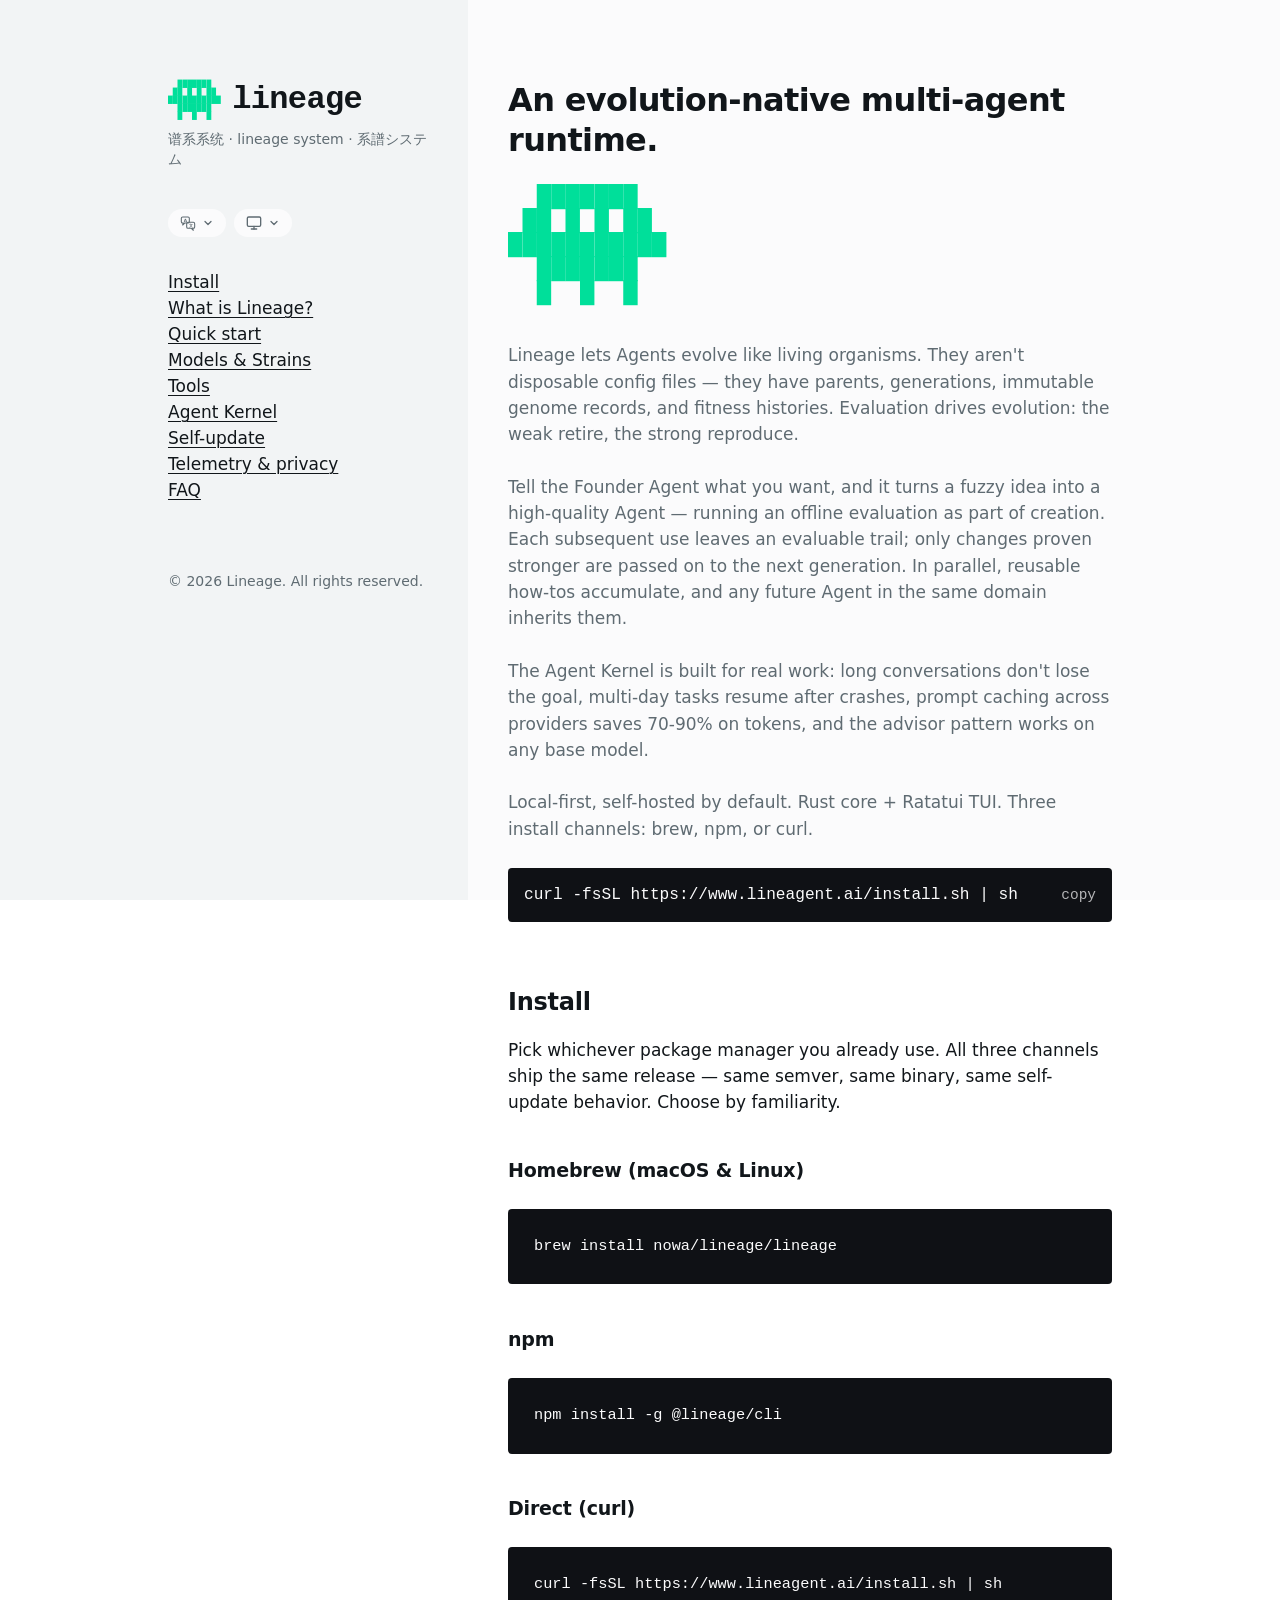
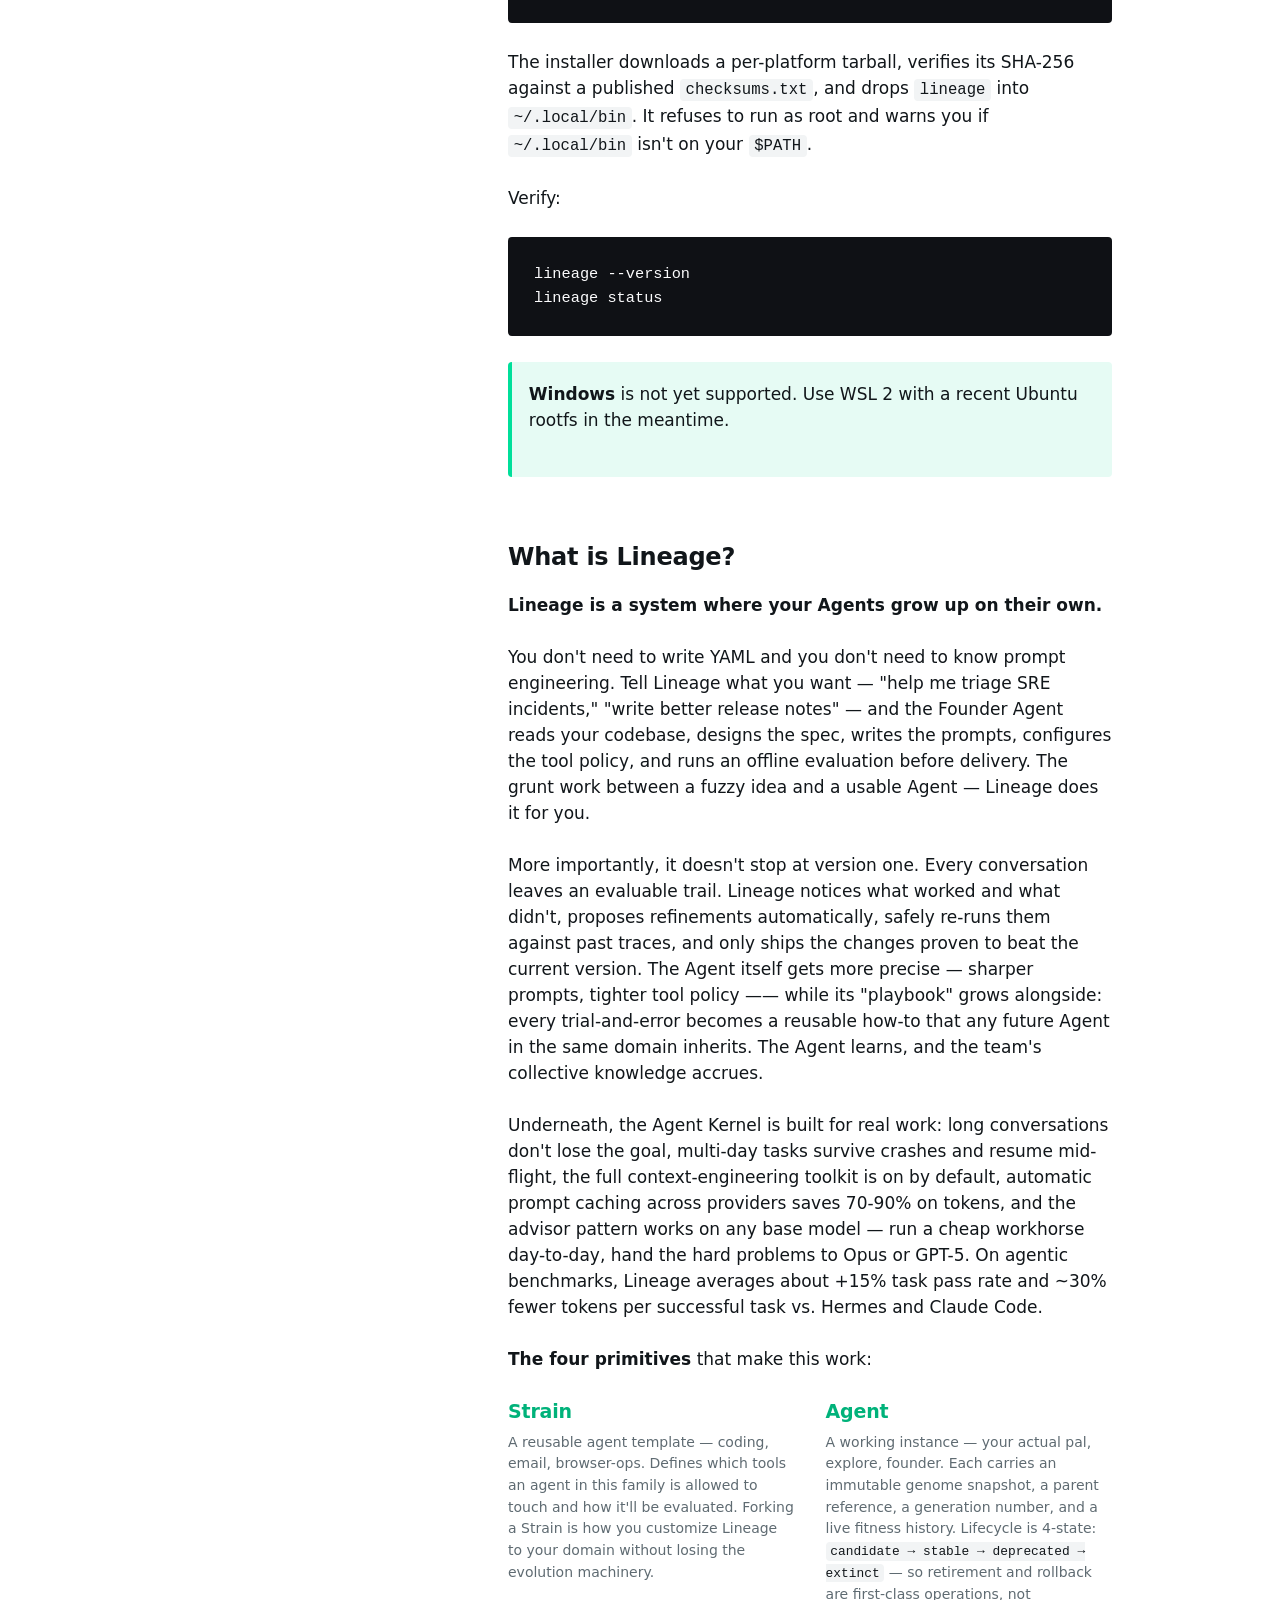
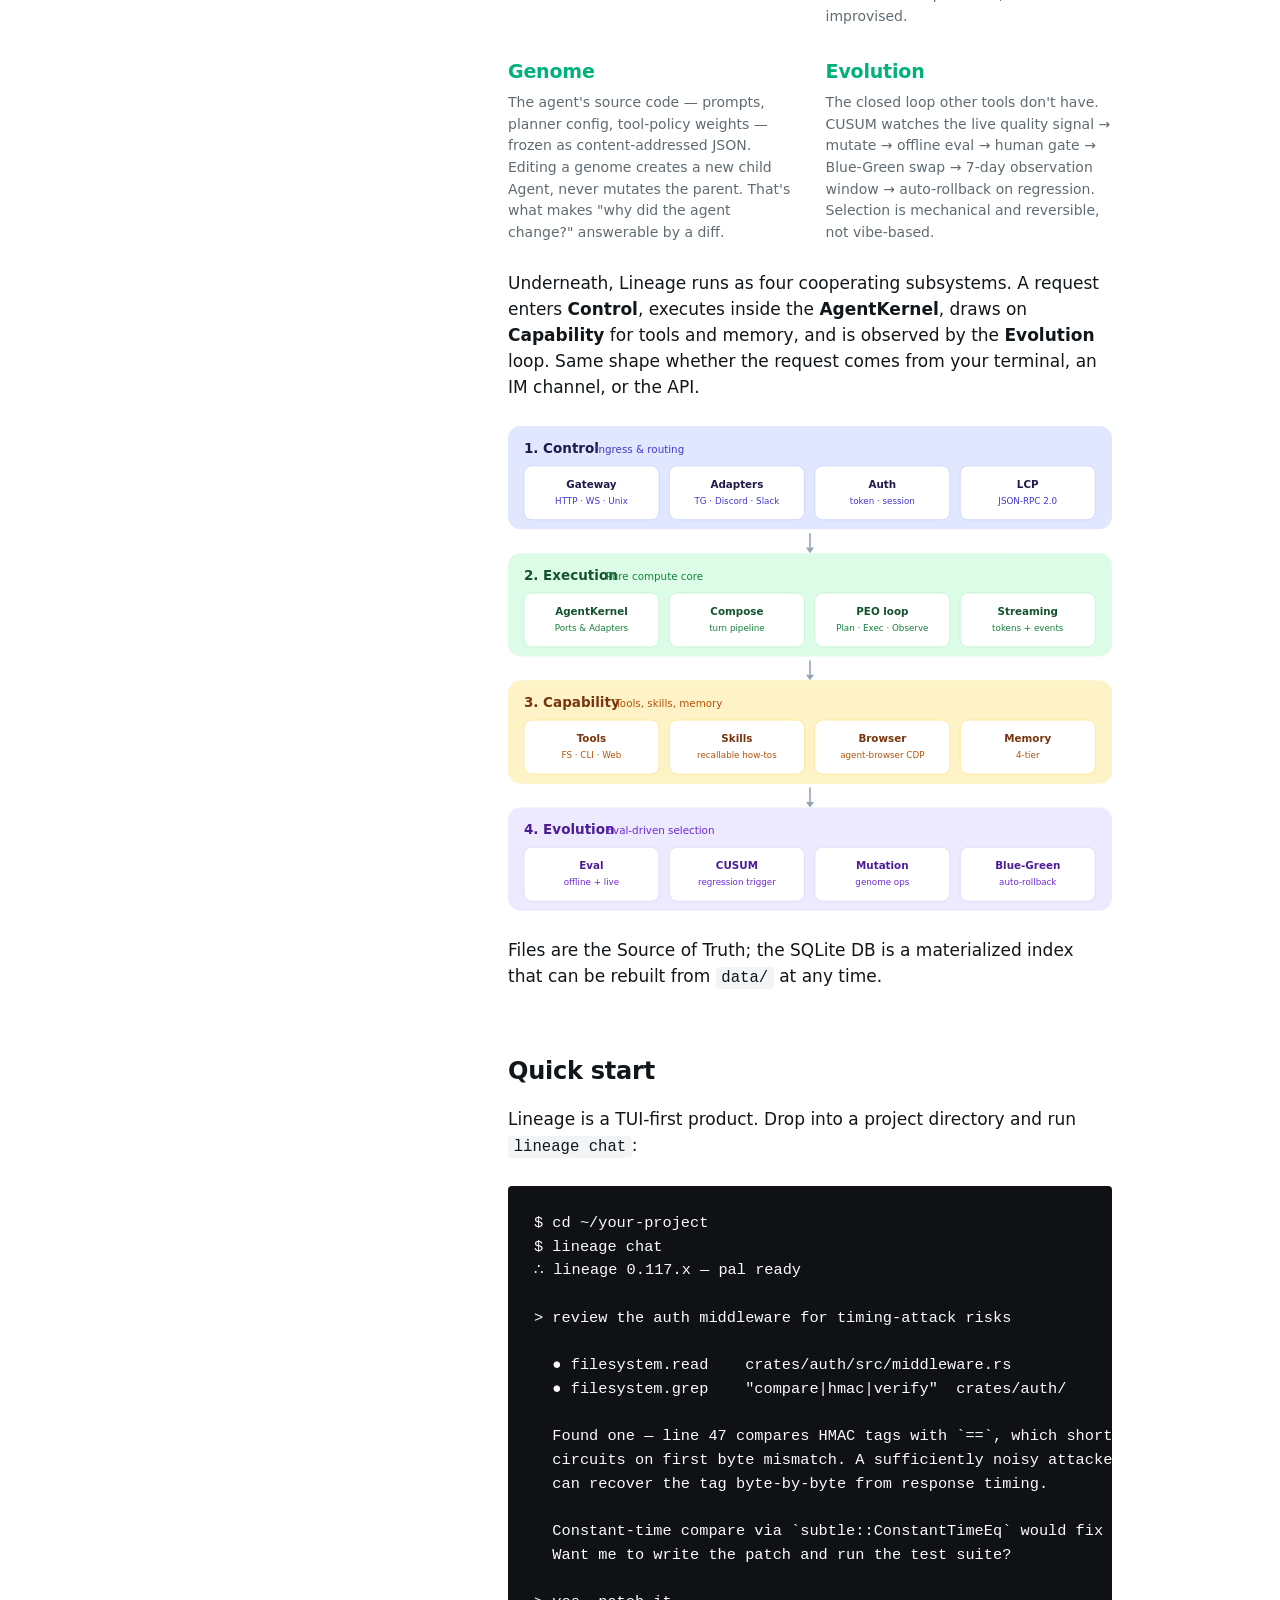
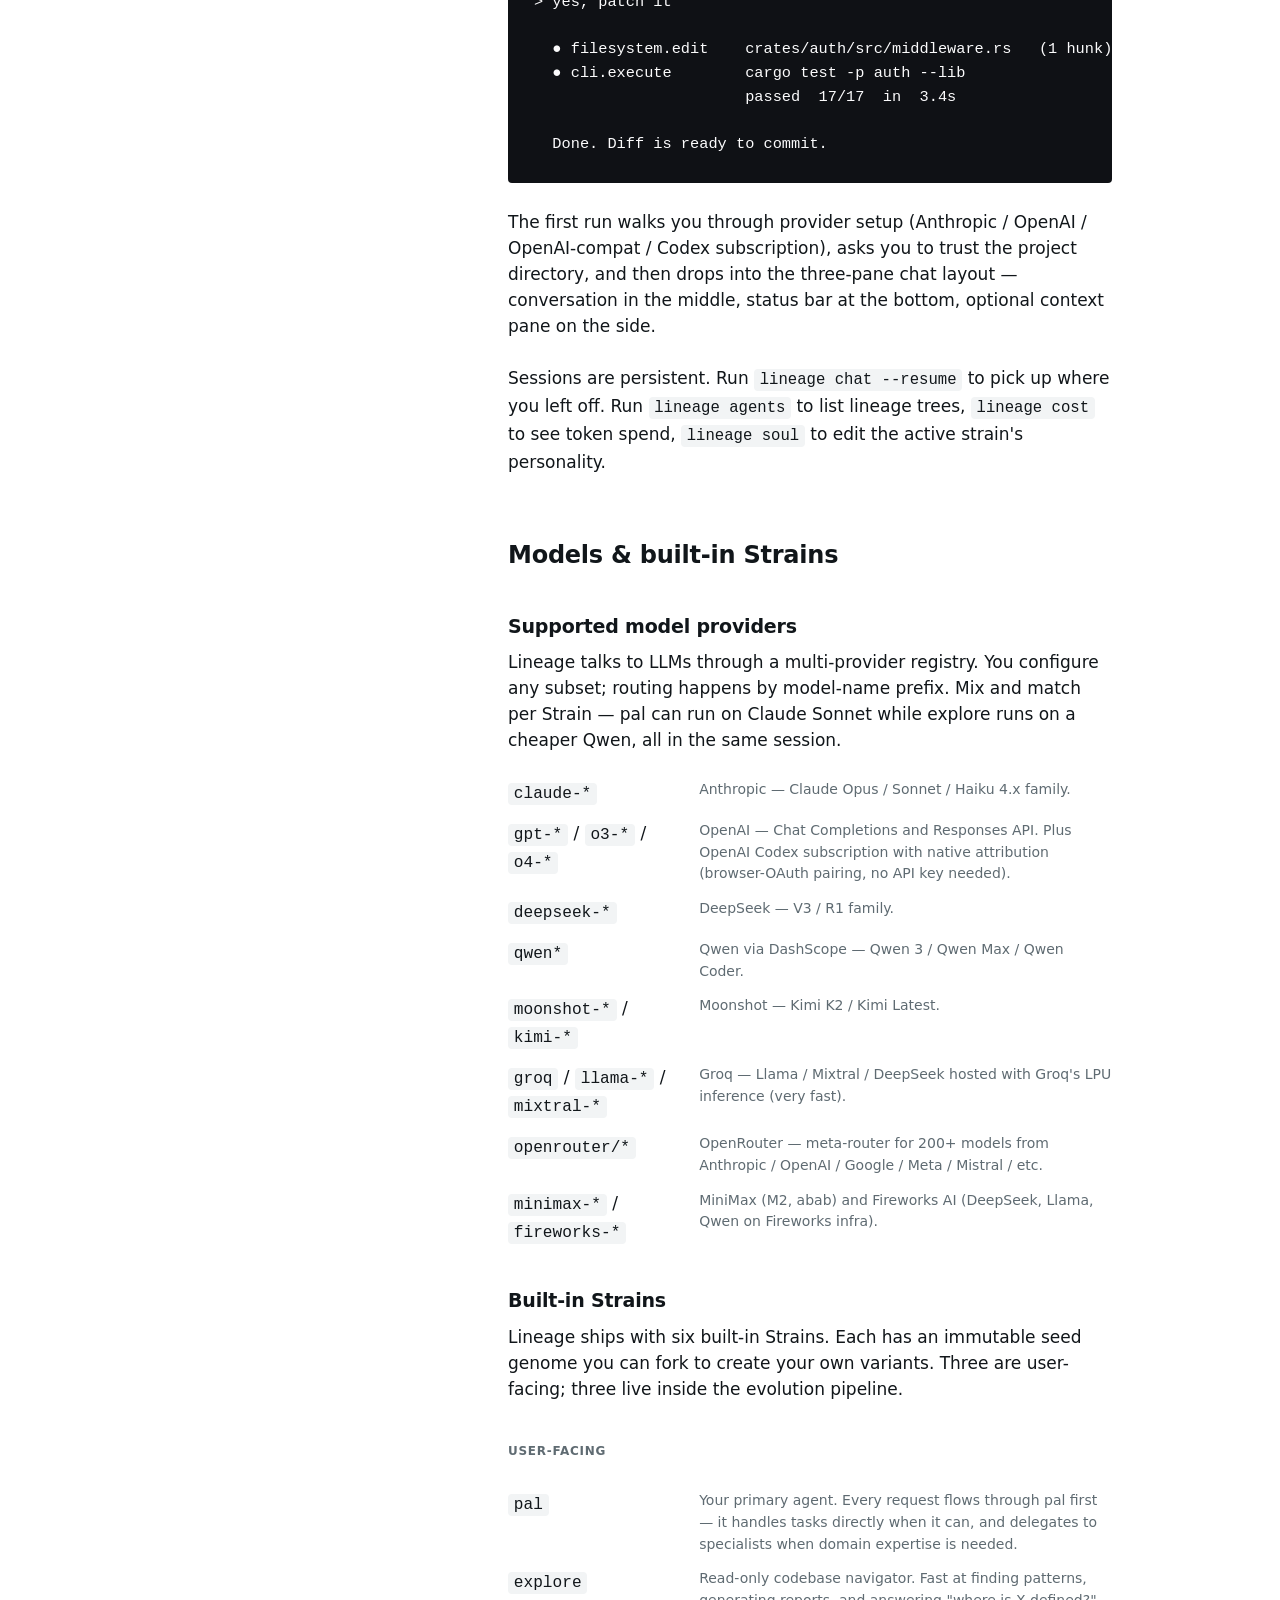
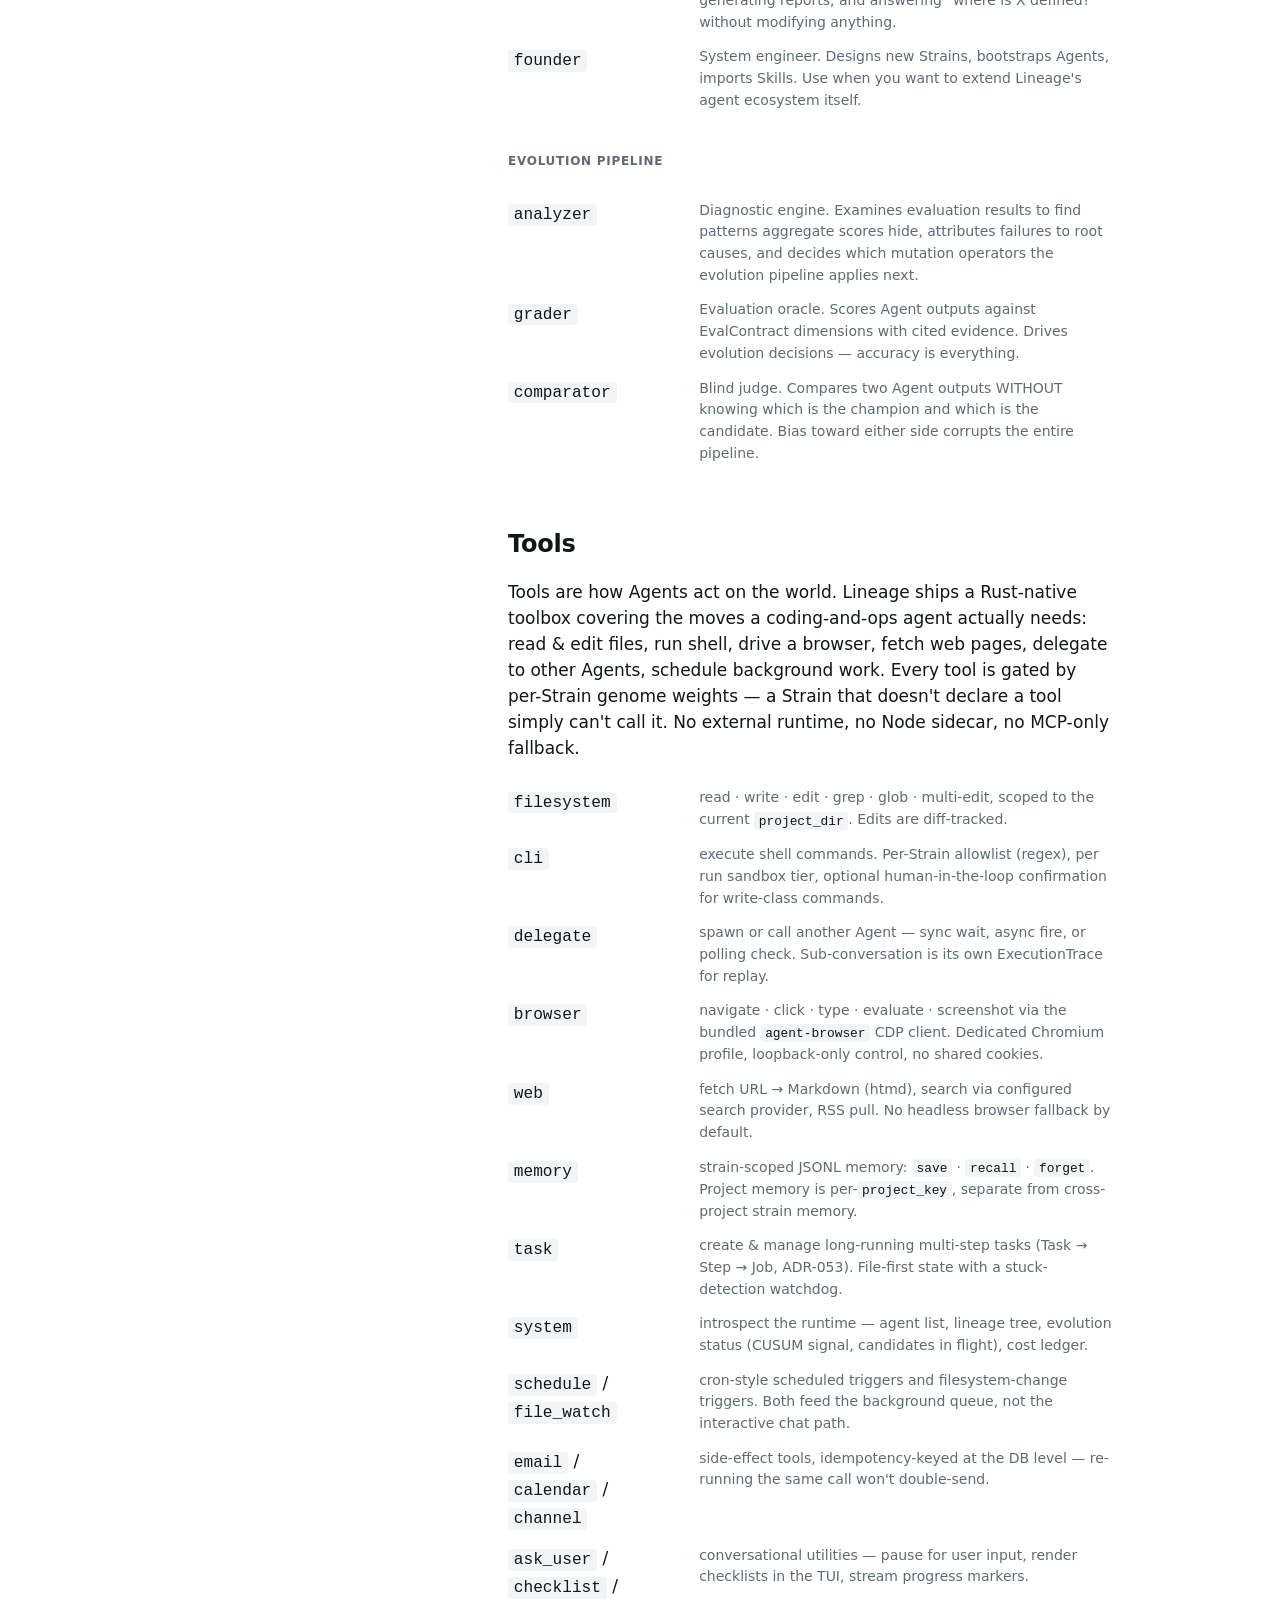
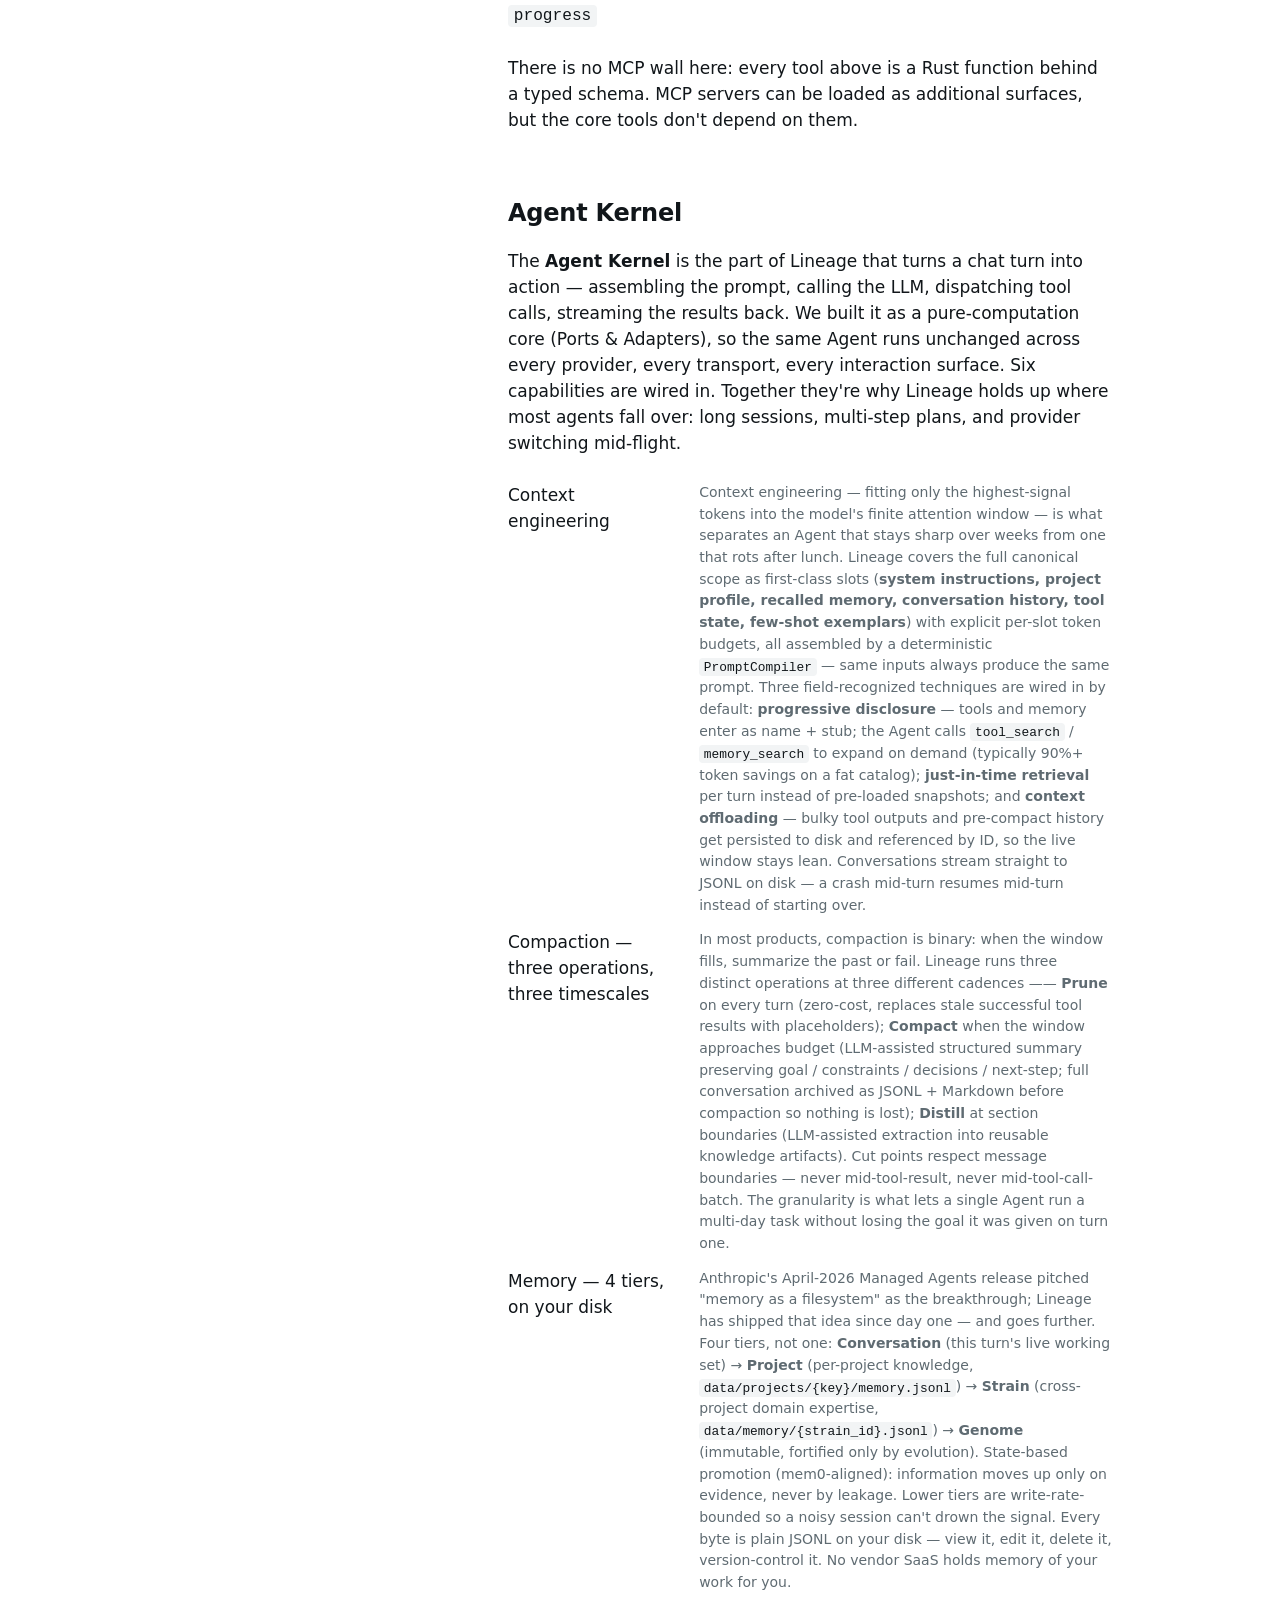
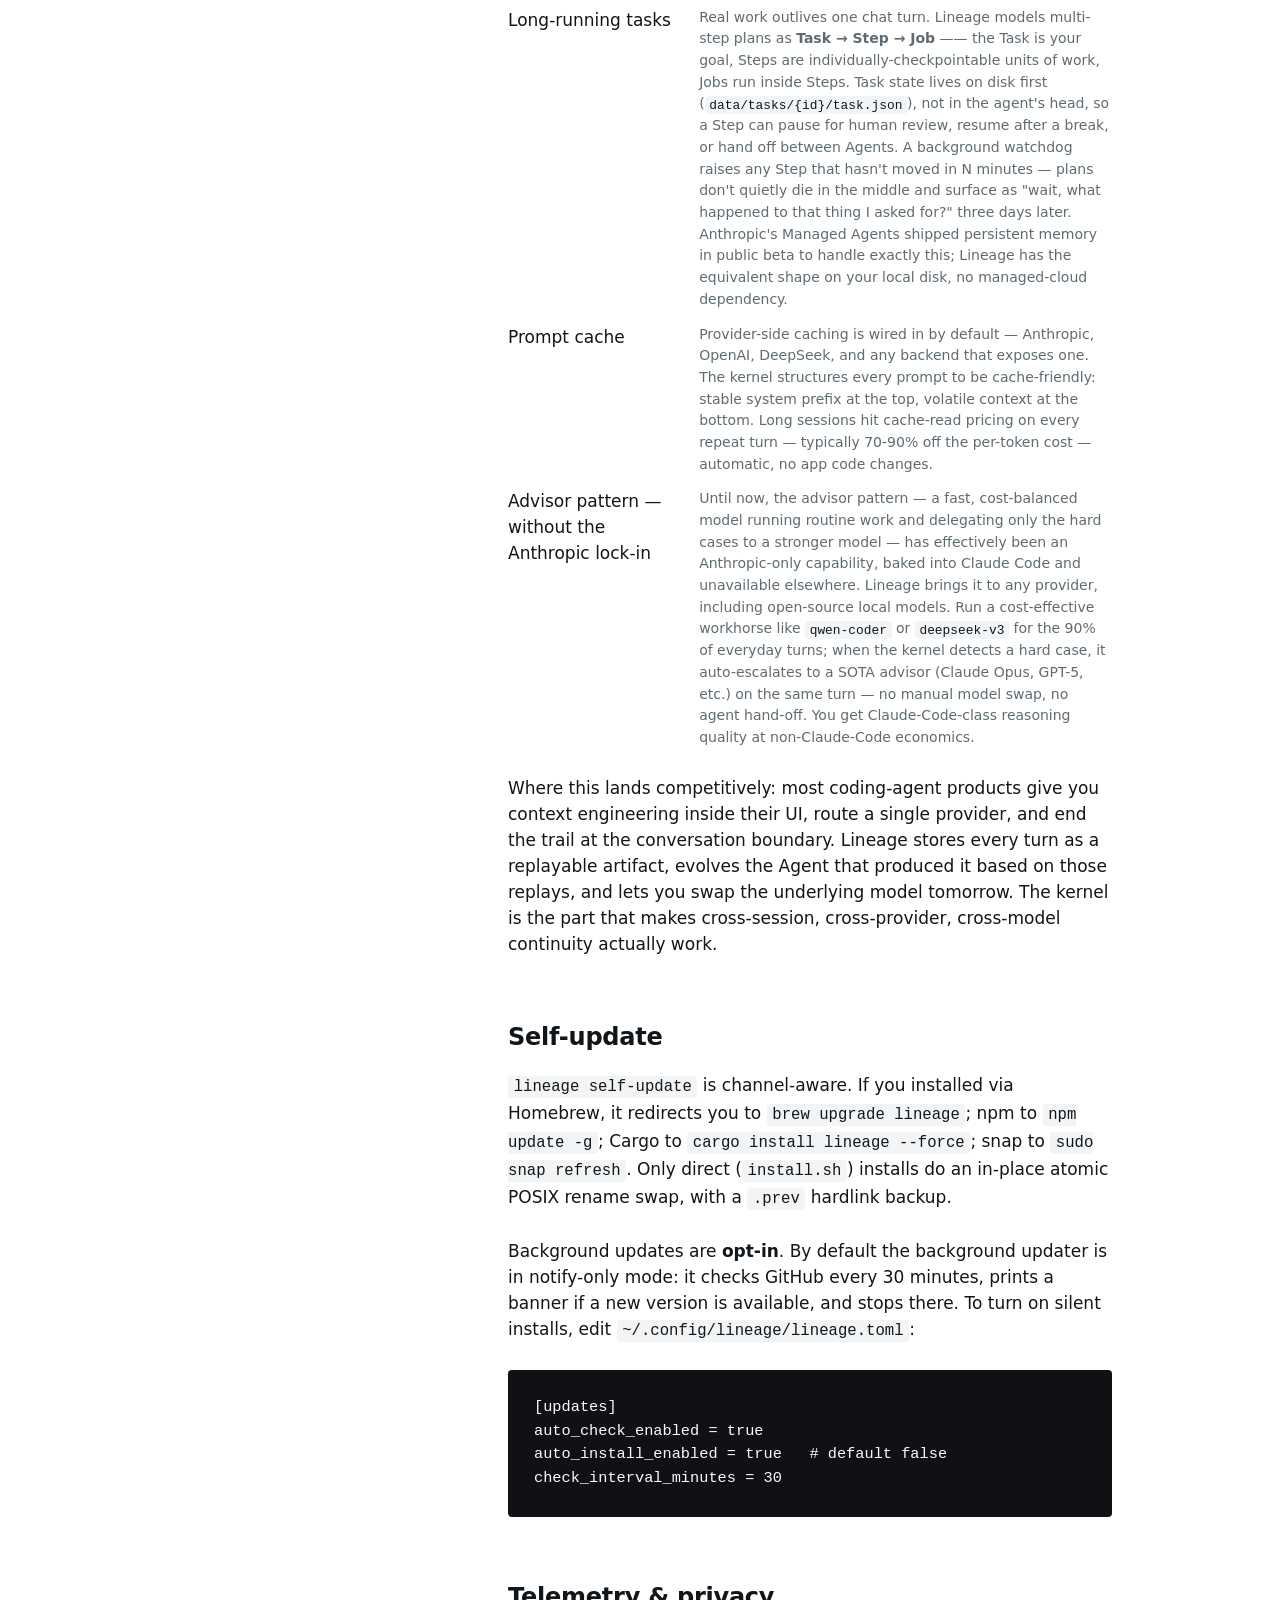
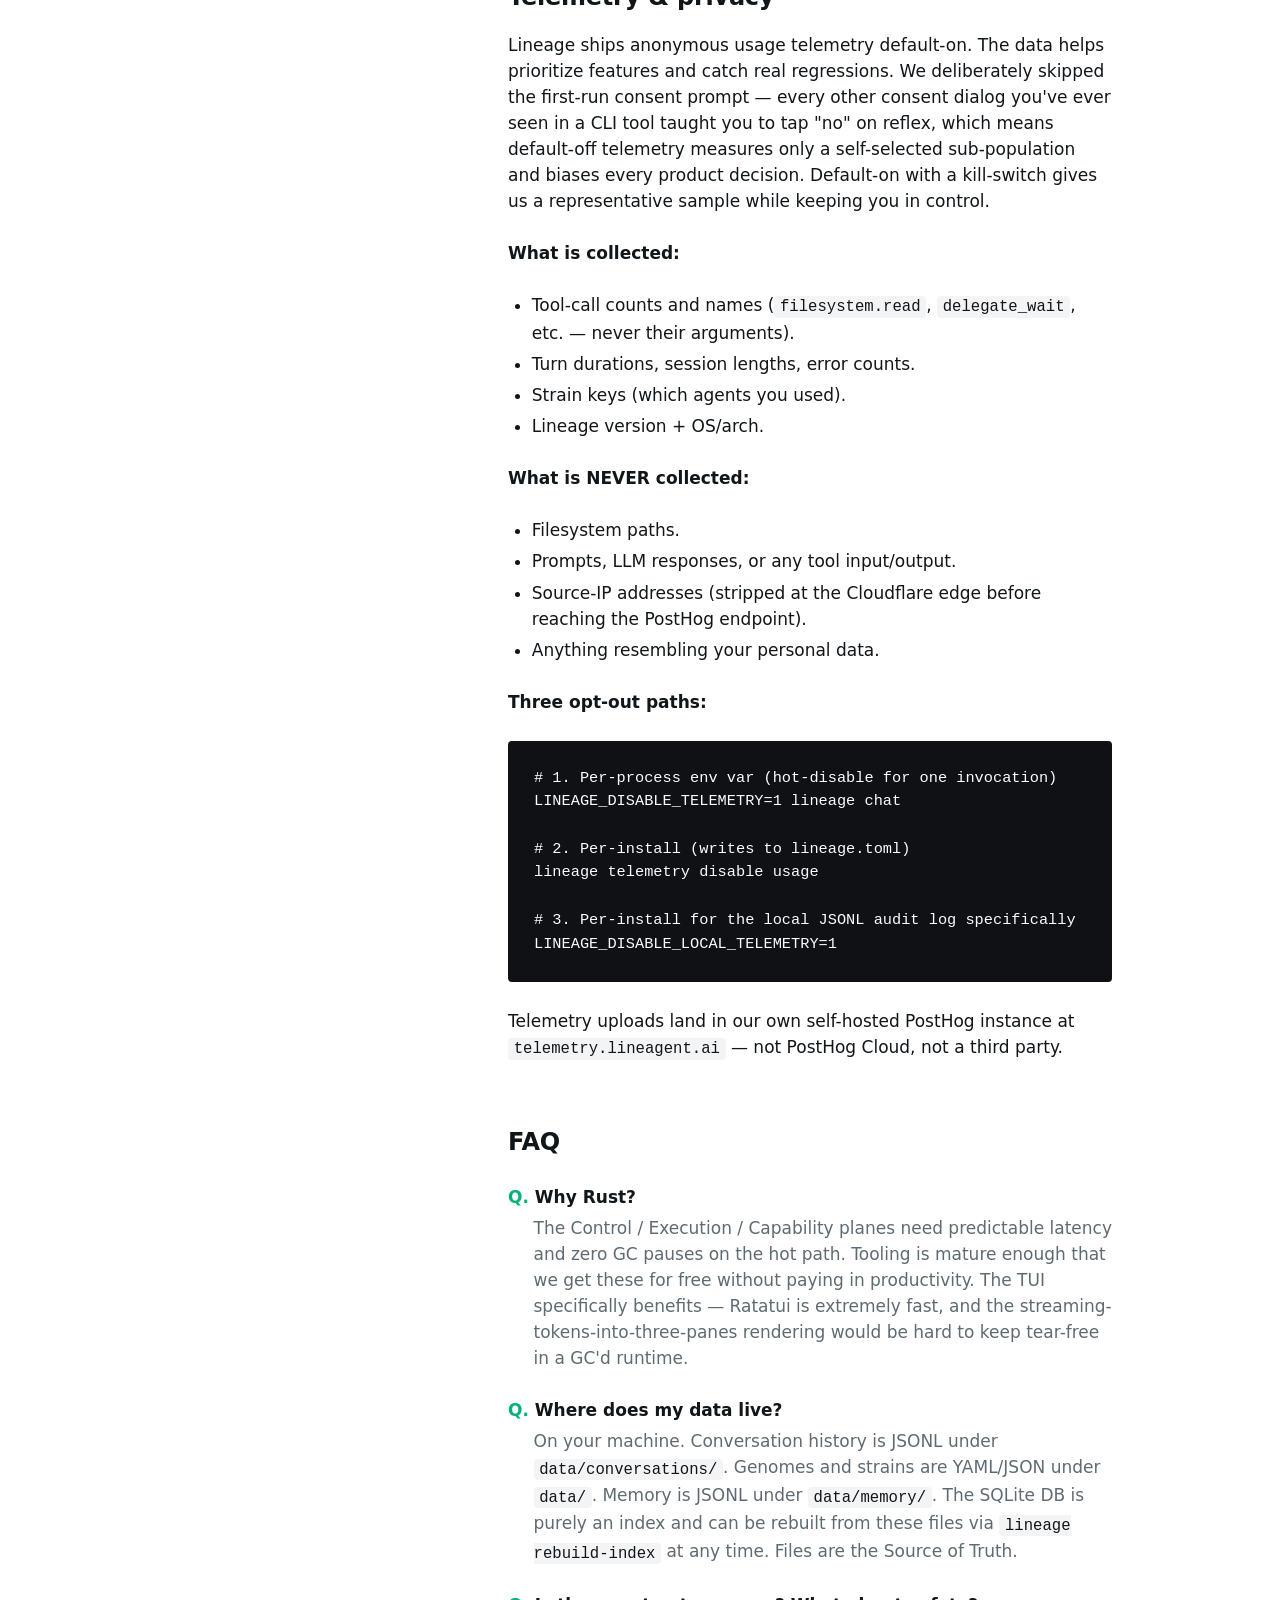
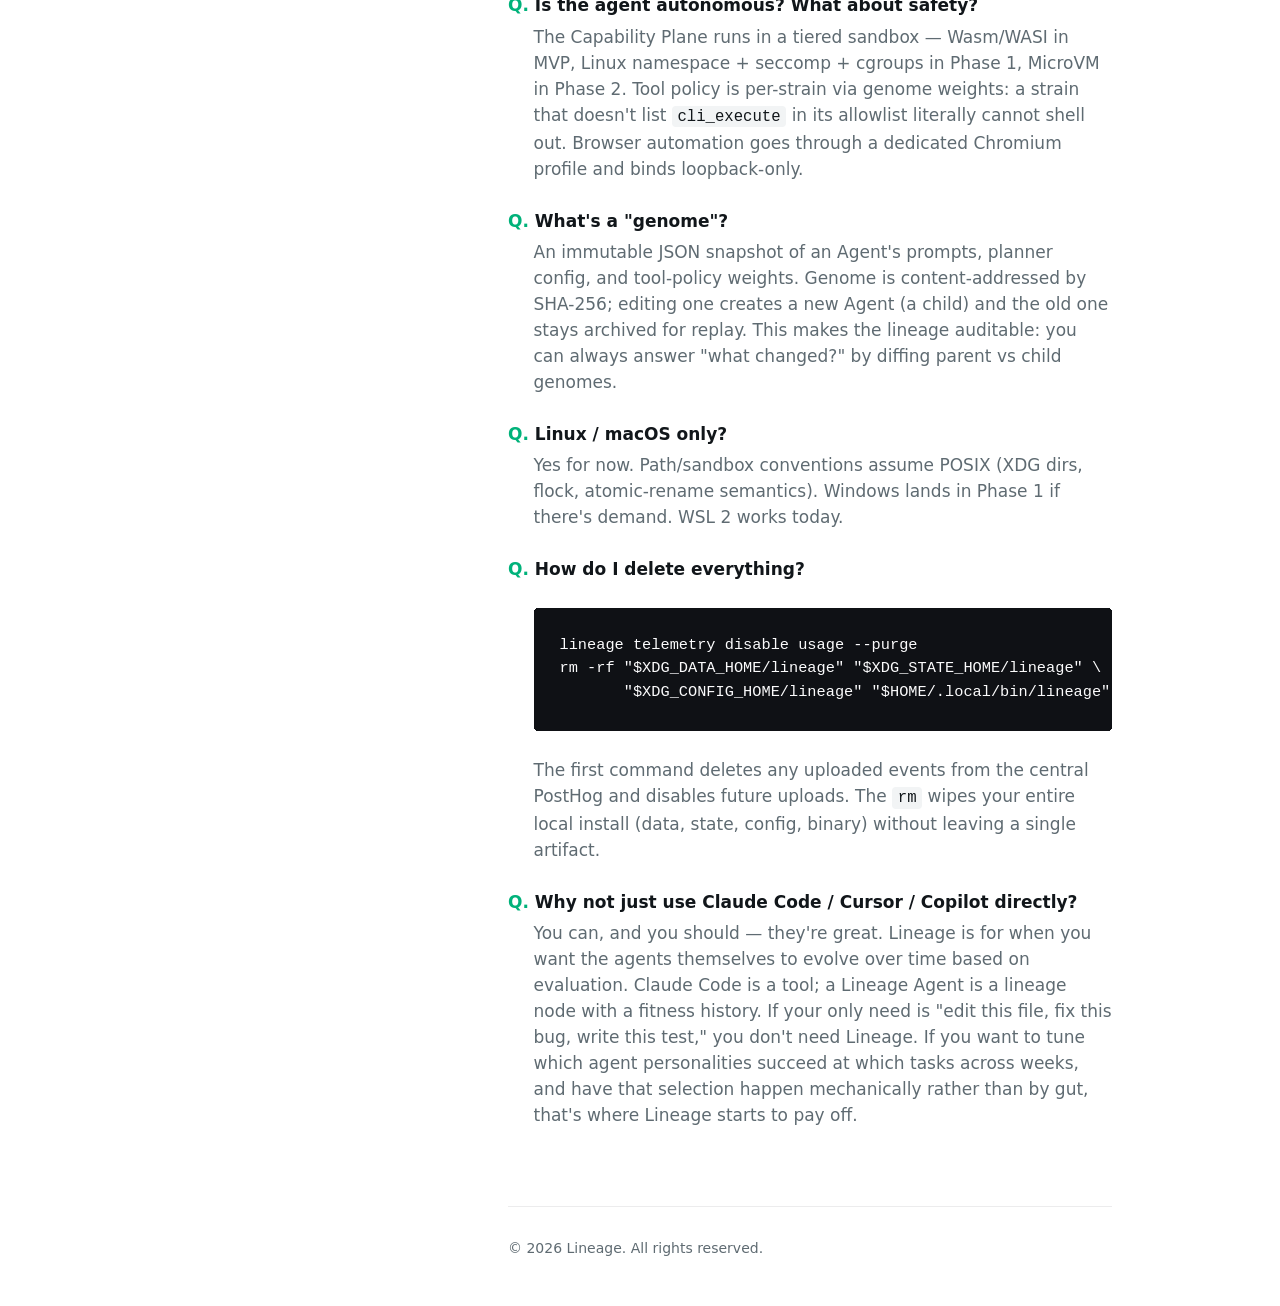
==== index.html @ 9a2e92a7 "landing: hero-sub rewrite + auto lang detection" ====
<!doctype html>
<!--
  Lineage landing site (www.lineagent.ai). Trilingual: en / 中 / 日.

  Strategy: single HTML file with per-element `lang` attribute gating.
  CSS rule `:root[lang="X"] [lang]:not([lang="X"]) { display: none }`
  hides any translation block whose lang doesn't match the document's
  current lang. JS init sets `document.documentElement.lang` based on
  URL hash → localStorage → navigator.language → default `en`.

  Why not three separate files (`/`, `/zh/`, `/ja/`)?
  - Single source of truth for IA + design tokens
  - No build step
  - Easy to keep structure synced across languages
  - Trade-off: HTML is bigger; SEO indexes three lang versions on
    same URL. Acceptable for an Alpha-stage tool's landing page.

  Translation policy:
  - Domain vocabulary (Strain / Agent / Genome / Evolution / ADR /
    MLI / etc.) stays in English across all three languages — they
    are technical identifiers, translating them adds confusion.
  - Code blocks, command-line examples, URLs, version numbers,
    file paths: never translated.
  - Brand mark (5×11 ASCII pixel art) is the same across all three.
-->
<html lang="en">
<head>
    <meta charset="utf-8">
    <meta name="viewport" content="width=device-width, initial-scale=1">
    <title>Lineage — evolution-native agent runtime</title>
    <meta name="description" content="Lineage is an evolution-native multi-agent runtime. Agents have parents, generations, and fitness histories. Self-hosted, local-first, evaluation-driven.">

    <link rel="icon" href="favicon.svg" type="image/svg+xml">
    <link rel="stylesheet" href="style.css">

    <link rel="alternate" hreflang="en" href="https://www.lineagent.ai/#en">
    <link rel="alternate" hreflang="zh" href="https://www.lineagent.ai/#zh">
    <link rel="alternate" hreflang="ja" href="https://www.lineagent.ai/#ja">
    <link rel="alternate" hreflang="x-default" href="https://www.lineagent.ai/">

    <meta property="og:title" content="Lineage — evolution-native agent runtime">
    <meta property="og:description" content="Agents with parents, generations, and fitness histories. Self-hosted, local-first, evaluation-driven.">
    <meta property="og:url" content="https://www.lineagent.ai/">
    <meta property="og:type" content="website">
    <meta name="twitter:card" content="summary">

    <!-- FOUC-prevention: resolve theme synchronously before stylesheet
         applies. Reads localStorage (lineage-theme: 'auto' | 'light' |
         'dark') + system preference, sets data-theme on <html>.
         Skipping this would flash light-mode content briefly even when
         the user's persisted choice is dark. -->
    <script>
    (function() {
        try {
            var t = localStorage.getItem('lineage-theme') || 'auto';
            var resolved = t === 'auto'
                ? (matchMedia('(prefers-color-scheme: dark)').matches ? 'dark' : 'light')
                : t;
            document.documentElement.setAttribute('data-theme', resolved);
            document.documentElement.setAttribute('data-theme-choice', t);
        } catch (e) {
            document.documentElement.setAttribute('data-theme', 'light');
            document.documentElement.setAttribute('data-theme-choice', 'auto');
        }
    })();
    </script>
</head>
<body>

<!-- ─── Sidebar ─────────────────────────────────────────────────── -->
<aside class="sidebar">
    <!-- Header is one flex row: [mark] [sitename] (Toltec parity).
         The bilingual tagline drops to a second row underneath. -->
    <header class="sidebar-header">
        <a href="#home" aria-label="Lineage home">
<pre class="sidebar-mark" aria-hidden="true">  ███████
 ██ █ █ ██
███████████
  ███████
  █  █  █  </pre><span class="sidebar-sitename">lineage</span>
            <span class="sidebar-tagline">谱系系统 · lineage system · 系譜システム</span>
        </a>
    </header>

    <!-- Sidebar dropdowns: language + theme.
         Two pill triggers in a row, each opens a popover menu. The
         language pill shows a globe icon (no per-language letter).
         The theme pill shows the *current* mode's icon (sun / moon /
         monitor). Active option in each menu shows brand-mint text
         + a small brand-mint dot on the right.
         Default language: English. Default theme: Auto / System. -->
    <div class="dropdown-row">

        <div class="dropdown" data-dropdown="lang">
            <button class="dropdown-trigger" type="button" aria-haspopup="true" aria-expanded="false" aria-label="Language">
                <!-- Translation icon: two overlapping speech bubbles, one with
                     Latin "A" and one with CJK "文". Conveys "multi-language" /
                     "translation" more directly than the earlier globe glyph
                     (which reads as "international" rather than specifically
                     "language"). Reference: typical i18n / translate icon pair. -->
                <svg class="icon" viewBox="0 0 24 24" fill="none" stroke="currentColor" stroke-width="1.6" stroke-linecap="round" stroke-linejoin="round" aria-hidden="true">
                    <path d="M4 3 H12 A2 2 0 0 1 14 5 V10 A2 2 0 0 1 12 12 H7 L4 15 L5 12 H4 A2 2 0 0 1 2 10 V5 A2 2 0 0 1 4 3 Z"/>
                    <text x="8" y="10" font-family="ui-sans-serif, system-ui, -apple-system, sans-serif" font-size="6.5" font-weight="700" fill="currentColor" stroke="none" text-anchor="middle">A</text>
                    <path d="M12 11 H20 A2 2 0 0 1 22 13 V18 A2 2 0 0 1 20 20 H19 L20 23 L17 20 H12 A2 2 0 0 1 10 18 V13 A2 2 0 0 1 12 11 Z"/>
                    <text x="16" y="18" font-family="ui-sans-serif, 'PingFang SC', 'Hiragino Sans', system-ui, sans-serif" font-size="6.5" font-weight="700" fill="currentColor" stroke="none" text-anchor="middle">文</text>
                </svg>
                <svg class="chevron" viewBox="0 0 24 24" fill="none" stroke="currentColor" stroke-width="2.5" stroke-linecap="round" stroke-linejoin="round" aria-hidden="true">
                    <polyline points="6 9 12 15 18 9"/>
                </svg>
            </button>
            <ul class="dropdown-menu" role="menu">
                <li><button type="button" data-lang-set="en" role="menuitem"><span class="label">English</span></button></li>
                <li><button type="button" data-lang-set="zh" role="menuitem"><span class="label">简体中文</span></button></li>
                <li><button type="button" data-lang-set="ja" role="menuitem"><span class="label">日本語</span></button></li>
            </ul>
        </div>

        <div class="dropdown" data-dropdown="theme">
            <button class="dropdown-trigger" type="button" aria-haspopup="true" aria-expanded="false" aria-label="Theme">
                <svg class="icon icon-theme-light" viewBox="0 0 24 24" fill="none" stroke="currentColor" stroke-width="2" stroke-linecap="round" stroke-linejoin="round" aria-hidden="true">
                    <circle cx="12" cy="12" r="4"/>
                    <path d="M12 2v2"/><path d="M12 20v2"/>
                    <path d="m4.93 4.93 1.41 1.41"/><path d="m17.66 17.66 1.41 1.41"/>
                    <path d="M2 12h2"/><path d="M20 12h2"/>
                    <path d="m6.34 17.66-1.41 1.41"/><path d="m19.07 4.93-1.41 1.41"/>
                </svg>
                <svg class="icon icon-theme-dark" viewBox="0 0 24 24" fill="none" stroke="currentColor" stroke-width="2" stroke-linecap="round" stroke-linejoin="round" aria-hidden="true">
                    <path d="M21 12.79A9 9 0 1 1 11.21 3 7 7 0 0 0 21 12.79z"/>
                </svg>
                <svg class="icon icon-theme-auto" viewBox="0 0 24 24" fill="none" stroke="currentColor" stroke-width="2" stroke-linecap="round" stroke-linejoin="round" aria-hidden="true">
                    <rect width="20" height="14" x="2" y="3" rx="2"/>
                    <path d="M8 21h8"/><path d="M12 17v4"/>
                </svg>
                <svg class="chevron" viewBox="0 0 24 24" fill="none" stroke="currentColor" stroke-width="2.5" stroke-linecap="round" stroke-linejoin="round" aria-hidden="true">
                    <polyline points="6 9 12 15 18 9"/>
                </svg>
            </button>
            <ul class="dropdown-menu" role="menu">
                <li><button type="button" data-theme-set="light" role="menuitem">
                    <svg class="icon" viewBox="0 0 24 24" fill="none" stroke="currentColor" stroke-width="2" stroke-linecap="round" stroke-linejoin="round" aria-hidden="true">
                        <circle cx="12" cy="12" r="4"/>
                        <path d="M12 2v2"/><path d="M12 20v2"/>
                        <path d="m4.93 4.93 1.41 1.41"/><path d="m17.66 17.66 1.41 1.41"/>
                        <path d="M2 12h2"/><path d="M20 12h2"/>
                        <path d="m6.34 17.66-1.41 1.41"/><path d="m19.07 4.93-1.41 1.41"/>
                    </svg>
                    <span class="label">Light</span>
                </button></li>
                <li><button type="button" data-theme-set="dark" role="menuitem">
                    <svg class="icon" viewBox="0 0 24 24" fill="none" stroke="currentColor" stroke-width="2" stroke-linecap="round" stroke-linejoin="round" aria-hidden="true">
                        <path d="M21 12.79A9 9 0 1 1 11.21 3 7 7 0 0 0 21 12.79z"/>
                    </svg>
                    <span class="label">Dark</span>
                </button></li>
                <li><button type="button" data-theme-set="auto" role="menuitem">
                    <svg class="icon" viewBox="0 0 24 24" fill="none" stroke="currentColor" stroke-width="2" stroke-linecap="round" stroke-linejoin="round" aria-hidden="true">
                        <rect width="20" height="14" x="2" y="3" rx="2"/>
                        <path d="M8 21h8"/><path d="M12 17v4"/>
                    </svg>
                    <span class="label">System</span>
                </button></li>
            </ul>
        </div>

    </div>

    <nav class="sidebar-nav">
        <ul>
            <li><a href="#install">
                <span lang="en">Install</span>
                <span lang="zh">安装</span>
                <span lang="ja">インストール</span>
            </a></li>
            <li><a href="#what">
                <span lang="en">What is Lineage?</span>
                <span lang="zh">Lineage 是什么？</span>
                <span lang="ja">Lineage とは？</span>
            </a></li>
            <li><a href="#quickstart">
                <span lang="en">Quick start</span>
                <span lang="zh">快速开始</span>
                <span lang="ja">クイックスタート</span>
            </a></li>
            <li><a href="#models">
                <span lang="en">Models &amp; Strains</span>
                <span lang="zh">模型与 Strain</span>
                <span lang="ja">モデルと Strain</span>
            </a></li>
            <li><a href="#tools">
                <span lang="en">Tools</span>
                <span lang="zh">Tools</span>
                <span lang="ja">Tools</span>
            </a></li>
            <li><a href="#kernel">
                <span lang="en">Agent Kernel</span>
                <span lang="zh">Agent Kernel</span>
                <span lang="ja">Agent Kernel</span>
            </a></li>
            <li><a href="#self-update">
                <span lang="en">Self-update</span>
                <span lang="zh">自更新</span>
                <span lang="ja">自動更新</span>
            </a></li>
            <li><a href="#telemetry">
                <span lang="en">Telemetry &amp; privacy</span>
                <span lang="zh">遥测与隐私</span>
                <span lang="ja">テレメトリとプライバシー</span>
            </a></li>
            <li><a href="#faq">
                <span lang="en">FAQ</span>
                <span lang="zh">常见问题</span>
                <span lang="ja">FAQ</span>
            </a></li>
        </ul>
    </nav>

    <footer class="sidebar-footer">
        <p>© 2026 Lineage. <span lang="en">All rights reserved.</span><span lang="zh">保留所有权利。</span><span lang="ja">All rights reserved.</span></p>
    </footer>
</aside>

<!-- ─── Main content ────────────────────────────────────────────── -->
<main>

<!-- Hero — title first, then brand mark below, then sub-prose, then
     install one-liner. The two former CTA buttons are gone — the
     sidebar nav already covers Install / What is this navigation. -->
<section id="home" class="hero">
    <h1 class="hero-tagline" lang="en">An evolution-native multi-agent runtime.</h1>
    <h1 class="hero-tagline" lang="zh">一个原生支持演化的多 Agent 运行时。</h1>
    <h1 class="hero-tagline" lang="ja">進化をネイティブに扱うマルチエージェント・ランタイム。</h1>

<pre class="hero-mark" aria-hidden="true">  ███████
 ██ █ █ ██
███████████
  ███████
  █  █  █  </pre>

    <p class="hero-sub" lang="en">
        Lineage lets Agents evolve like living organisms. They aren't
        disposable config files — they have parents, generations,
        immutable genome records, and fitness histories. Evaluation
        drives evolution: the weak retire, the strong reproduce.
    </p>
    <p class="hero-sub" lang="zh">
        Lineage 让 Agent 像生命一样演化。它们不是一次性的配置文件 ——
        有父代、世代、不可变的基因组记录和适应度历史。
        评估驱动演化：弱者退役，强者繁衍。
    </p>
    <p class="hero-sub" lang="ja">
        Lineage は Agent を生命のように進化させます。
        一度きりの設定ファイルではありません ——
        親、世代、不変な genome レコード、適応度（fitness）の履歴を持ちます。
        評価が進化を駆動し、弱者は退役し、強者は繁殖します。
    </p>

    <p class="hero-sub" lang="en">
        Tell the Founder Agent what you want, and it turns a fuzzy
        idea into a high-quality Agent — running an offline evaluation
        as part of creation. Each subsequent use leaves an evaluable
        trail; only changes proven stronger are passed on to the next
        generation. In parallel, reusable how-tos accumulate, and any
        future Agent in the same domain inherits them.
    </p>
    <p class="hero-sub" lang="zh">
        告诉 Founder Agent 你想要什么，它会帮你把模糊的想法变成高质量 Agent，
        并在创建 Agent 时跑离线评估。
        后续每次使用都留下可评估痕迹，被证实更强的改动才会传到下一代；
        同时沉淀出可复用的 how-to，未来同领域的 Agent 都能继承。
    </p>
    <p class="hero-sub" lang="ja">
        Founder Agent にやってほしいことを伝えるだけ。
        曖昧なアイデアを高品質な Agent に変え、Agent 作成時に
        オフライン評価を実行します。以降の利用はすべて評価可能な痕跡を残し、
        現在のバージョンより強いと証明された変更だけが次世代に受け継がれます。
        同時に再利用可能な how-to が蓄積され、同じドメインの将来の Agent は
        それを継承します。
    </p>

    <p class="hero-sub" lang="en">
        The Agent Kernel is built for real work: long conversations
        don't lose the goal, multi-day tasks resume after crashes,
        prompt caching across providers saves 70-90% on tokens, and
        the advisor pattern works on any base model.
    </p>
    <p class="hero-sub" lang="zh">
        Agent Kernel 为真实工作设计：长对话不丢目标、跨天任务能续上、
        跨 provider prompt cache 省 70-90% token、任意底模都可调用 advisor。
    </p>
    <p class="hero-sub" lang="ja">
        Agent Kernel は実ワークロードのために設計 ——
        長い会話でゴールを見失わない、複数日のタスクがクラッシュ後も再開、
        プロバイダ越えのプロンプトキャッシュでトークンを 70-90% 節約、
        任意のベースモデルで使える advisor パターン。
    </p>

    <p class="hero-sub" lang="en">
        Local-first, self-hosted by default. Rust core + Ratatui TUI.
        Three install channels: brew, npm, or curl.
    </p>
    <p class="hero-sub" lang="zh">
        Local-first，默认自托管。Rust 内核 + Ratatui TUI。
        brew、npm、curl 三种安装方式。
    </p>
    <p class="hero-sub" lang="ja">
        ローカルファースト、デフォルトでセルフホスト。
        Rust コア + Ratatui TUI。3 つのインストール方法：brew、npm、curl。
    </p>

    <div class="install-line">
        <code>curl -fsSL https://www.lineagent.ai/install.sh | sh</code>
        <button type="button" class="copy-btn" data-copy="curl -fsSL https://www.lineagent.ai/install.sh | sh">
            <span lang="en">copy</span><span lang="zh">复制</span><span lang="ja">コピー</span>
        </button>
    </div>
</section>


<!-- Install ──────────────────────────────────────────────────────── -->
<section id="install">
<h2 lang="en">Install<a class="headerlink" href="#install">#</a></h2>
<h2 lang="zh">安装<a class="headerlink" href="#install">#</a></h2>
<h2 lang="ja">インストール<a class="headerlink" href="#install">#</a></h2>

<p lang="en">
    Pick whichever package manager you already use. All three
    channels ship the same release — same semver, same binary, same
    self-update behavior. Choose by familiarity.
</p>
<p lang="zh">
    选你已经在用的那个包管理器即可。三条渠道发的是同一个 release ——
    同一个 semver、同一个二进制、同一套自更新行为。按熟悉程度选就行。
</p>
<p lang="ja">
    すでに使っているパッケージマネージャーを選んでください。3 つのチャンネルは
    同じリリースを配布します —— 同じ semver、同じバイナリ、同じ自動更新の挙動。
    慣れているもので構いません。
</p>

<h3 lang="en">Homebrew (macOS &amp; Linux)</h3>
<h3 lang="zh">Homebrew（macOS 与 Linux）</h3>
<h3 lang="ja">Homebrew (macOS / Linux)</h3>
<pre><code>brew install nowa/lineage/lineage</code></pre>

<h3>npm</h3>
<pre><code>npm install -g @lineage/cli</code></pre>

<h3 lang="en">Direct (curl)</h3>
<h3 lang="zh">直装（curl）</h3>
<h3 lang="ja">直接インストール（curl）</h3>
<pre><code>curl -fsSL https://www.lineagent.ai/install.sh | sh</code></pre>

<p lang="en">
    The installer downloads a per-platform tarball, verifies its
    SHA-256 against a published <code>checksums.txt</code>, and
    drops <code>lineage</code> into <code>~/.local/bin</code>. It
    refuses to run as root and warns you if <code>~/.local/bin</code>
    isn't on your <code>$PATH</code>.
</p>
<p lang="zh">
    安装脚本会下载对应平台的 tarball，对照公开的 <code>checksums.txt</code>
    校验 SHA-256，然后把 <code>lineage</code> 放到 <code>~/.local/bin</code>。
    它拒绝以 root 身份运行；如果 <code>~/.local/bin</code> 不在你的
    <code>$PATH</code> 里，会给出提示。
</p>
<p lang="ja">
    インストーラーはプラットフォーム別の tarball をダウンロードし、
    公開されている <code>checksums.txt</code> に対して SHA-256 を検証してから、
    <code>lineage</code> を <code>~/.local/bin</code> に配置します。
    root での実行は拒否され、<code>~/.local/bin</code> が
    <code>$PATH</code> に含まれていない場合は警告します。
</p>

<p lang="en">Verify:</p>
<p lang="zh">验证：</p>
<p lang="ja">確認：</p>
<pre><code>lineage --version
lineage status</code></pre>

<div class="callout">
    <p lang="en"><strong>Windows</strong> is not yet supported. Use WSL 2 with
    a recent Ubuntu rootfs in the meantime.</p>
    <p lang="zh"><strong>Windows</strong> 暂未支持。在此之前请用 WSL 2 + 较新的 Ubuntu rootfs。</p>
    <p lang="ja"><strong>Windows</strong> は未対応です。当面は WSL 2 +
    最新の Ubuntu rootfs をご利用ください。</p>
</div>
</section>


<!-- What is Lineage? ─────────────────────────────────────────────── -->
<section id="what">
<h2 lang="en">What is Lineage?<a class="headerlink" href="#what">#</a></h2>
<h2 lang="zh">Lineage 是什么？<a class="headerlink" href="#what">#</a></h2>
<h2 lang="ja">Lineage とは？<a class="headerlink" href="#what">#</a></h2>

<p lang="en">
    <strong>Lineage is a system where your Agents grow up on their own.</strong>
</p>
<p lang="zh">
    <strong>Lineage 是一个让 Agent 自己长大的系统。</strong>
</p>
<p lang="ja">
    <strong>Lineage は、Agent 自身が育っていくシステムです。</strong>
</p>

<p lang="en">
    You don't need to write YAML and you don't need to know prompt
    engineering. Tell Lineage what you want — "help me triage SRE
    incidents," "write better release notes" — and the Founder Agent
    reads your codebase, designs the spec, writes the prompts,
    configures the tool policy, and runs an offline evaluation
    before delivery. The grunt work between a fuzzy idea and a
    usable Agent — Lineage does it for you.
</p>
<p lang="zh">
    你不需要写 YAML，也不需要懂 prompt engineering。
    告诉它你想要什么 —— "帮我处理 SRE 事故分级"、"写更好的 release notes" ——
    Founder Agent 会读你的代码库、设计规格、写 prompt、配工具策略，
    并在交付之前先跑一次离线评估。
    从模糊的想法到一个可用的 Agent，中间那段苦力活，Lineage 替你做了。
</p>
<p lang="ja">
    YAML を書く必要はありません。プロンプトエンジニアリングを知っている必要もありません。
    やってほしいことを伝えるだけ ——
    「SRE インシデントトリアージを担って」「リリースノートをもっと上手く書いて」——
    Founder Agent があなたのコードベースを読み、仕様を設計し、プロンプトを書き、
    ツールポリシーを構成し、納品前にオフライン評価を実行します。
    曖昧なアイデアから使える Agent までの間にある「下準備」を、
    Lineage が代わりにやります。
</p>

<p lang="en">
    More importantly, it doesn't stop at version one. Every
    conversation leaves an evaluable trail. Lineage notices what
    worked and what didn't, proposes refinements automatically,
    safely re-runs them against past traces, and only ships the
    changes proven to beat the current version. The Agent itself
    gets more precise — sharper prompts, tighter tool policy ——
    while its "playbook" grows alongside: every trial-and-error
    becomes a reusable how-to that any future Agent in the same
    domain inherits. The Agent learns, and the team's collective
    knowledge accrues.
</p>
<p lang="zh">
    更关键的是它不会停在第一个版本。每次对话都留下可评估的痕迹，
    Lineage 会观察什么有效、什么没效，自动提出改进，
    在历史 trace 上安全复跑，只把"被证实比当前版本更强"的改动发上去。
    Agent 本身在变精准 —— prompt 更准、工具策略更紧；
    同时它的"工作手册"也在变厚 ——
    每次试错沉淀成可复用的 how-to，同领域的未来 Agent 都能继承。
    Agent 在学，团队的集体知识也在累积。
</p>
<p lang="ja">
    さらに重要なのは、最初のバージョンで止まらないこと。
    すべての会話が評価可能な痕跡を残します。
    Lineage は何が効いて何が効かなかったかを観察し、
    改善案を自動的に提案し、過去のトレースで安全に再現実行し、
    「現在のバージョンを上回ったと証明された」変更だけを出荷します。
    Agent 自体は精緻になっていきます ——
    プロンプトが正確になり、ツールポリシーが引き締まる ——
    同時にその「業務マニュアル」も厚くなります ——
    試行錯誤の積み重ねが再利用可能な how-to として書き残され、
    同じドメインの将来の Agent はそれを継承します。
    Agent が学び、チームの集合知も積み上がっていきます。
</p>

<p lang="en">
    Underneath, the Agent Kernel is built for real work: long
    conversations don't lose the goal, multi-day tasks survive
    crashes and resume mid-flight, the full context-engineering
    toolkit is on by default, automatic prompt caching across
    providers saves 70-90% on tokens, and the advisor pattern
    works on any base model — run a cheap workhorse day-to-day,
    hand the hard problems to Opus or GPT-5. On agentic benchmarks,
    Lineage averages about +15% task pass rate and ~30% fewer
    tokens per successful task vs. Hermes and Claude Code.
</p>
<p lang="zh">
    底层的 Agent Kernel 是为真实工作设计的：长对话不丢目标、
    跨天任务崩溃后能续上、完整的上下文工程默认全开、
    跨 provider 自动 prompt cache 省 70-90% token、
    以及任意底模都可调用的 advisor 模式 ——
    日常跑便宜模型，硬骨头交给 Opus 或 GPT-5。
    在 agentic benchmark 上，Lineage 的任务通过率比 Hermes、Claude Code
    平均高约 15%，单次消耗 token 少约 30%。
</p>
<p lang="ja">
    基盤の Agent Kernel は実ワークロードのために設計されています ——
    長い会話でゴールを見失わない、複数日のタスクがクラッシュ後も
    再開できる、コンテキストエンジニアリングのフルセットがデフォルトで
    有効、プロバイダ越えの自動プロンプトキャッシュでトークンを 70-90% 節約、
    そして任意のベースモデルで使える advisor パターン ——
    日常は安価なモデルで走らせ、難所は Opus や GPT-5 に委譲します。
    agentic ベンチマークで、Lineage は Hermes・Claude Code に対して
    タスク通過率が平均約 15% 高く、タスク 1 件あたりのトークン消費は
    約 30% 少ない結果になっています。
</p>

<p lang="en"><strong>The four primitives</strong> that make this work:</p>
<p lang="zh"><strong>支撑这一切的四个原语：</strong></p>
<p lang="ja"><strong>これを支える 4 つのプリミティブ：</strong></p>

<div class="concept-grid">
    <div>
        <h3>Strain</h3>
        <p lang="en">A reusable agent template — coding, email, browser-ops.
        Defines which tools an agent in this family is allowed to
        touch and how it'll be evaluated. Forking a Strain is how you
        customize Lineage to your domain without losing the evolution
        machinery.</p>
        <p lang="zh">可复用的 Agent 模板 —— 编码、邮件、浏览器自动化。
        定义这个族里的 Agent 能用哪些 tool、怎么被评估。
        想把 Lineage 适配到你自己的领域，fork 一个 Strain 就行 ——
        演化机制照旧。</p>
        <p lang="ja">再利用可能な Agent テンプレート ——
        コーディング、メール、ブラウザ操作など。このファミリの Agent が
        触れる tool と、評価方法を定義します。Strain を fork するだけで
        自分のドメインに合わせたカスタマイズができ、進化の仕組みは
        そのまま使えます。</p>
    </div>
    <div>
        <h3>Agent</h3>
        <p lang="en">A working instance — your actual pal, explore, founder.
        Each carries an immutable genome snapshot, a parent reference,
        a generation number, and a live fitness history. Lifecycle is
        4-state: <code>candidate → stable → deprecated → extinct</code> —
        so retirement and rollback are first-class operations, not improvised.</p>
        <p lang="zh">具体在跑的实例 —— 你能用的 pal、explore、founder 本体。
        每一个都带着不可变的 genome 快照、parent 引用、世代号、
        持续记录的 fitness 历史。生命周期 4 状态：
        <code>candidate → stable → deprecated → extinct</code> ——
        退役和回滚是头等公民，不是临时凑出来的。</p>
        <p lang="ja">実際に稼働するインスタンス ——
        あなたが使う pal、explore、founder 本体です。それぞれが
        不変な genome スナップショット、親への参照、世代番号、
        稼働中の fitness 履歴を持ちます。ライフサイクルは 4 状態
        （<code>candidate → stable → deprecated → extinct</code>）——
        退役とロールバックがファーストクラスの操作として組み込まれています。</p>
    </div>
    <div>
        <h3>Genome</h3>
        <p lang="en">The agent's source code — prompts, planner config,
        tool-policy weights — frozen as content-addressed JSON. Editing
        a genome creates a new child Agent, never mutates the parent.
        That's what makes "why did the agent change?" answerable by
        a diff.</p>
        <p lang="zh">Agent 的"源代码"—— prompt、planner 配置、tool-policy 权重 ——
        冻结成内容寻址的 JSON。编辑 genome 会产生一个新的子 Agent，
        永远不会改父代。所以"为什么这个 Agent 变了？"这个问题，
        永远能用一次 diff 答出来。</p>
        <p lang="ja">Agent の「ソースコード」—— プロンプト、planner 設定、
        tool-policy の重み —— をコンテンツアドレス JSON として凍結します。
        genome の編集は新しい子 Agent を生成し、親は決して変更されません。
        だからこそ「なぜ Agent が変わったのか？」は、常に diff で答えられます。</p>
    </div>
    <div>
        <h3>Evolution</h3>
        <p lang="en">The closed loop other tools don't have. CUSUM watches
        the live quality signal → mutate → offline eval → human gate →
        Blue-Green swap → 7-day observation window → auto-rollback on
        regression. Selection is mechanical and reversible, not vibe-based.</p>
        <p lang="zh">别家工具没有的闭环。CUSUM 监控线上质量信号 → 变异 → 离线评估
        → 人工 gate → Blue-Green 切换 → 7 天观察窗 → 检测到回归自动回滚。
        选择是机械化、可回滚的，而不是凭感觉。</p>
        <p lang="ja">他のツールが持たないクローズドループ。CUSUM がライブの
        品質シグナルを監視 → 変異 → オフライン評価 → 人手 gate →
        Blue-Green 切替 → 7 日間の観察窓 → リグレッション検出時に
        自動ロールバック。選択は感覚ではなく、機械的かつ可逆です。</p>
    </div>
</div>

<p lang="en">
    Underneath, Lineage runs as four cooperating subsystems. A request
    enters <strong>Control</strong>, executes inside the
    <strong>AgentKernel</strong>, draws on <strong>Capability</strong>
    for tools and memory, and is observed by the
    <strong>Evolution</strong> loop. Same shape whether the request
    comes from your terminal, an IM channel, or the API.
</p>
<p lang="zh">
    底下跑的是四个协作子系统。一个请求从 <strong>Control</strong> 进来，
    在 <strong>AgentKernel</strong> 里执行，从 <strong>Capability</strong>
    取工具和记忆，由 <strong>Evolution</strong> 循环观察 ——
    无论请求来自你的终端、IM 频道，还是 API，结构都一样。
</p>
<p lang="ja">
    その下では 4 つの協調するサブシステムが動きます。リクエストは
    <strong>Control</strong> から入り、<strong>AgentKernel</strong> 内で実行され、
    <strong>Capability</strong> からツールとメモリを取得し、
    <strong>Evolution</strong> ループに観察されます。リクエストが
    あなたのターミナル由来でも、IM チャネル経由でも、API からでも、
    形は同じです。
</p>

<svg class="arch-svg" viewBox="0 0 760 610" xmlns="http://www.w3.org/2000/svg" role="img" aria-labelledby="arch-svg-title">
    <title id="arch-svg-title" lang="en">Lineage four subsystems</title>
    <title id="arch-svg-title" lang="zh">Lineage 四个子系统</title>
    <title id="arch-svg-title" lang="ja">Lineage の 4 サブシステム</title>

    <!-- Layer 1: Control ─────────────────────────────────────────── -->
    <g>
        <rect class="layer--control" width="760" height="130" rx="16" />
        <text x="20" y="34" font-size="17" font-weight="700" class="title--control">1. Control</text>
        <text x="110" y="34" font-size="13" class="desc--control" lang="en">Ingress &amp; routing</text>
        <text x="110" y="34" font-size="13" class="desc--control" lang="zh">入口与路由</text>
        <text x="110" y="34" font-size="13" class="desc--control" lang="ja">入口とルーティング</text>

        <g transform="translate(20, 50)">
            <rect class="sub--control" width="170" height="68" rx="10" stroke-width="1" />
            <text x="85" y="28" text-anchor="middle" font-weight="700" font-size="13" class="sub-title--control">Gateway</text>
            <text x="85" y="48" text-anchor="middle" font-size="11" class="desc--control">HTTP · WS · Unix</text>
        </g>
        <g transform="translate(203, 50)">
            <rect class="sub--control" width="170" height="68" rx="10" stroke-width="1" />
            <text x="85" y="28" text-anchor="middle" font-weight="700" font-size="13" class="sub-title--control">Adapters</text>
            <text x="85" y="48" text-anchor="middle" font-size="11" class="desc--control">TG · Discord · Slack</text>
        </g>
        <g transform="translate(386, 50)">
            <rect class="sub--control" width="170" height="68" rx="10" stroke-width="1" />
            <text x="85" y="28" text-anchor="middle" font-weight="700" font-size="13" class="sub-title--control">Auth</text>
            <text x="85" y="48" text-anchor="middle" font-size="11" class="desc--control" lang="en">token · session</text>
            <text x="85" y="48" text-anchor="middle" font-size="11" class="desc--control" lang="zh">令牌 · 会话</text>
            <text x="85" y="48" text-anchor="middle" font-size="11" class="desc--control" lang="ja">トークン · セッション</text>
        </g>
        <g transform="translate(569, 50)">
            <rect class="sub--control" width="170" height="68" rx="10" stroke-width="1" />
            <text x="85" y="28" text-anchor="middle" font-weight="700" font-size="13" class="sub-title--control">LCP</text>
            <text x="85" y="48" text-anchor="middle" font-size="11" class="desc--control">JSON-RPC 2.0</text>
        </g>
    </g>

    <!-- Arrow 1 → 2 -->
    <line class="arrow-line" x1="380" y1="135" x2="380" y2="153" />
    <polygon class="arrow-head" points="375,153 385,153 380,160" />

    <!-- Layer 2: Execution ──────────────────────────────────────── -->
    <g transform="translate(0, 160)">
        <rect class="layer--execution" width="760" height="130" rx="16" />
        <text x="20" y="34" font-size="17" font-weight="700" class="title--execution">2. Execution</text>
        <text x="123" y="34" font-size="13" class="desc--execution" lang="en">Pure compute core</text>
        <text x="123" y="34" font-size="13" class="desc--execution" lang="zh">纯计算内核</text>
        <text x="123" y="34" font-size="13" class="desc--execution" lang="ja">純粋計算コア</text>

        <g transform="translate(20, 50)">
            <rect class="sub--execution" width="170" height="68" rx="10" stroke-width="1" />
            <text x="85" y="28" text-anchor="middle" font-weight="700" font-size="13" class="sub-title--execution">AgentKernel</text>
            <text x="85" y="48" text-anchor="middle" font-size="11" class="desc--execution">Ports &amp; Adapters</text>
        </g>
        <g transform="translate(203, 50)">
            <rect class="sub--execution" width="170" height="68" rx="10" stroke-width="1" />
            <text x="85" y="28" text-anchor="middle" font-weight="700" font-size="13" class="sub-title--execution">Compose</text>
            <text x="85" y="48" text-anchor="middle" font-size="11" class="desc--execution" lang="en">turn pipeline</text>
            <text x="85" y="48" text-anchor="middle" font-size="11" class="desc--execution" lang="zh">Turn 流水线</text>
            <text x="85" y="48" text-anchor="middle" font-size="11" class="desc--execution" lang="ja">ターンパイプライン</text>
        </g>
        <g transform="translate(386, 50)">
            <rect class="sub--execution" width="170" height="68" rx="10" stroke-width="1" />
            <text x="85" y="28" text-anchor="middle" font-weight="700" font-size="13" class="sub-title--execution">PEO loop</text>
            <text x="85" y="48" text-anchor="middle" font-size="11" class="desc--execution">Plan · Exec · Observe</text>
        </g>
        <g transform="translate(569, 50)">
            <rect class="sub--execution" width="170" height="68" rx="10" stroke-width="1" />
            <text x="85" y="28" text-anchor="middle" font-weight="700" font-size="13" class="sub-title--execution">Streaming</text>
            <text x="85" y="48" text-anchor="middle" font-size="11" class="desc--execution" lang="en">tokens + events</text>
            <text x="85" y="48" text-anchor="middle" font-size="11" class="desc--execution" lang="zh">token + 事件</text>
            <text x="85" y="48" text-anchor="middle" font-size="11" class="desc--execution" lang="ja">トークン + イベント</text>
        </g>
    </g>

    <!-- Arrow 2 → 3 -->
    <line class="arrow-line" x1="380" y1="295" x2="380" y2="313" />
    <polygon class="arrow-head" points="375,313 385,313 380,320" />

    <!-- Layer 3: Capability ─────────────────────────────────────── -->
    <g transform="translate(0, 320)">
        <rect class="layer--capability" width="760" height="130" rx="16" />
        <text x="20" y="34" font-size="17" font-weight="700" class="title--capability">3. Capability</text>
        <text x="135" y="34" font-size="13" class="desc--capability" lang="en">Tools, skills, memory</text>
        <text x="135" y="34" font-size="13" class="desc--capability" lang="zh">工具、技能、记忆</text>
        <text x="135" y="34" font-size="13" class="desc--capability" lang="ja">ツール、スキル、メモリ</text>

        <g transform="translate(20, 50)">
            <rect class="sub--capability" width="170" height="68" rx="10" stroke-width="1" />
            <text x="85" y="28" text-anchor="middle" font-weight="700" font-size="13" class="sub-title--capability">Tools</text>
            <text x="85" y="48" text-anchor="middle" font-size="11" class="desc--capability">FS · CLI · Web</text>
        </g>
        <g transform="translate(203, 50)">
            <rect class="sub--capability" width="170" height="68" rx="10" stroke-width="1" />
            <text x="85" y="28" text-anchor="middle" font-weight="700" font-size="13" class="sub-title--capability">Skills</text>
            <text x="85" y="48" text-anchor="middle" font-size="11" class="desc--capability" lang="en">recallable how-tos</text>
            <text x="85" y="48" text-anchor="middle" font-size="11" class="desc--capability" lang="zh">可调用的方法集</text>
            <text x="85" y="48" text-anchor="middle" font-size="11" class="desc--capability" lang="ja">再利用可能なノウハウ</text>
        </g>
        <g transform="translate(386, 50)">
            <rect class="sub--capability" width="170" height="68" rx="10" stroke-width="1" />
            <text x="85" y="28" text-anchor="middle" font-weight="700" font-size="13" class="sub-title--capability">Browser</text>
            <text x="85" y="48" text-anchor="middle" font-size="11" class="desc--capability">agent-browser CDP</text>
        </g>
        <g transform="translate(569, 50)">
            <rect class="sub--capability" width="170" height="68" rx="10" stroke-width="1" />
            <text x="85" y="28" text-anchor="middle" font-weight="700" font-size="13" class="sub-title--capability">Memory</text>
            <text x="85" y="48" text-anchor="middle" font-size="11" class="desc--capability" lang="en">4-tier</text>
            <text x="85" y="48" text-anchor="middle" font-size="11" class="desc--capability" lang="zh">四层记忆</text>
            <text x="85" y="48" text-anchor="middle" font-size="11" class="desc--capability" lang="ja">4 層メモリ</text>
        </g>
    </g>

    <!-- Arrow 3 → 4 -->
    <line class="arrow-line" x1="380" y1="455" x2="380" y2="473" />
    <polygon class="arrow-head" points="375,473 385,473 380,480" />

    <!-- Layer 4: Evolution ───────────────────────────────────────── -->
    <g transform="translate(0, 480)">
        <rect class="layer--evolution" width="760" height="130" rx="16" />
        <text x="20" y="34" font-size="17" font-weight="700" class="title--evolution">4. Evolution</text>
        <text x="124" y="34" font-size="13" class="desc--evolution" lang="en">Eval-driven selection</text>
        <text x="124" y="34" font-size="13" class="desc--evolution" lang="zh">评估驱动的选择</text>
        <text x="124" y="34" font-size="13" class="desc--evolution" lang="ja">評価駆動の淘汰</text>

        <g transform="translate(20, 50)">
            <rect class="sub--evolution" width="170" height="68" rx="10" stroke-width="1" />
            <text x="85" y="28" text-anchor="middle" font-weight="700" font-size="13" class="sub-title--evolution">Eval</text>
            <text x="85" y="48" text-anchor="middle" font-size="11" class="desc--evolution" lang="en">offline + live</text>
            <text x="85" y="48" text-anchor="middle" font-size="11" class="desc--evolution" lang="zh">离线 + 在线</text>
            <text x="85" y="48" text-anchor="middle" font-size="11" class="desc--evolution" lang="ja">オフライン + ライブ</text>
        </g>
        <g transform="translate(203, 50)">
            <rect class="sub--evolution" width="170" height="68" rx="10" stroke-width="1" />
            <text x="85" y="28" text-anchor="middle" font-weight="700" font-size="13" class="sub-title--evolution">CUSUM</text>
            <text x="85" y="48" text-anchor="middle" font-size="11" class="desc--evolution" lang="en">regression trigger</text>
            <text x="85" y="48" text-anchor="middle" font-size="11" class="desc--evolution" lang="zh">回归触发器</text>
            <text x="85" y="48" text-anchor="middle" font-size="11" class="desc--evolution" lang="ja">リグレッション検出</text>
        </g>
        <g transform="translate(386, 50)">
            <rect class="sub--evolution" width="170" height="68" rx="10" stroke-width="1" />
            <text x="85" y="28" text-anchor="middle" font-weight="700" font-size="13" class="sub-title--evolution">Mutation</text>
            <text x="85" y="48" text-anchor="middle" font-size="11" class="desc--evolution" lang="en">genome ops</text>
            <text x="85" y="48" text-anchor="middle" font-size="11" class="desc--evolution" lang="zh">Genome 变异</text>
            <text x="85" y="48" text-anchor="middle" font-size="11" class="desc--evolution" lang="ja">Genome 操作</text>
        </g>
        <g transform="translate(569, 50)">
            <rect class="sub--evolution" width="170" height="68" rx="10" stroke-width="1" />
            <text x="85" y="28" text-anchor="middle" font-weight="700" font-size="13" class="sub-title--evolution">Blue-Green</text>
            <text x="85" y="48" text-anchor="middle" font-size="11" class="desc--evolution" lang="en">auto-rollback</text>
            <text x="85" y="48" text-anchor="middle" font-size="11" class="desc--evolution" lang="zh">自动回滚</text>
            <text x="85" y="48" text-anchor="middle" font-size="11" class="desc--evolution" lang="ja">自動ロールバック</text>
        </g>
    </g>
</svg>

<p lang="en">
    Files are the Source of Truth; the SQLite DB is a materialized
    index that can be rebuilt from <code>data/</code> at any time.
</p>
<p lang="zh">
    文件是 Source of Truth；SQLite DB 只是物化索引，
    任何时候都可以从 <code>data/</code> 重建。
</p>
<p lang="ja">
    ファイルが Source of Truth で、SQLite DB はマテリアライズドなインデックスであり、
    いつでも <code>data/</code> から再構築できます。
</p>

</section>


<!-- Quick start ──────────────────────────────────────────────────── -->
<section id="quickstart">
<h2 lang="en">Quick start<a class="headerlink" href="#quickstart">#</a></h2>
<h2 lang="zh">快速开始<a class="headerlink" href="#quickstart">#</a></h2>
<h2 lang="ja">クイックスタート<a class="headerlink" href="#quickstart">#</a></h2>

<p lang="en">
    Lineage is a TUI-first product. Drop into a project directory
    and run <code>lineage chat</code>:
</p>
<p lang="zh">
    Lineage 是 TUI 优先的产品。进到一个项目目录，跑 <code>lineage chat</code>：
</p>
<p lang="ja">
    Lineage は TUI ファーストのプロダクトです。プロジェクトディレクトリに移動して
    <code>lineage chat</code> を実行します：
</p>

<pre><code>$ cd ~/your-project
$ lineage chat
∴ lineage 0.117.x — pal ready

&gt; review the auth middleware for timing-attack risks

  ● filesystem.read    crates/auth/src/middleware.rs
  ● filesystem.grep    "compare|hmac|verify"  crates/auth/

  Found one — line 47 compares HMAC tags with `==`, which short-
  circuits on first byte mismatch. A sufficiently noisy attacker
  can recover the tag byte-by-byte from response timing.

  Constant-time compare via `subtle::ConstantTimeEq` would fix it.
  Want me to write the patch and run the test suite?

&gt; yes, patch it

  ● filesystem.edit    crates/auth/src/middleware.rs   (1 hunk)
  ● cli.execute        cargo test -p auth --lib
                       passed  17/17  in  3.4s

  Done. Diff is ready to commit.</code></pre>

<p lang="en">
    The first run walks you through provider setup
    (Anthropic / OpenAI / OpenAI-compat / Codex subscription),
    asks you to trust the project directory, and then drops into
    the three-pane chat layout — conversation in the middle,
    status bar at the bottom, optional context pane on the side.
</p>
<p lang="zh">
    首次运行会引导你完成 provider 配置
    （Anthropic / OpenAI / OpenAI-compat / Codex 订阅），
    询问是否信任当前项目目录，然后进入三栏聊天布局 ——
    中间是会话，底部是状态栏，侧边可选上下文面板。
</p>
<p lang="ja">
    初回起動時はプロバイダ設定
    （Anthropic / OpenAI / OpenAI 互換 / Codex サブスクリプション）の
    ウィザードに誘導され、プロジェクトディレクトリを信頼するか確認したのち、
    3 ペインのチャットレイアウトに入ります ——
    中央が会話、下部がステータスバー、サイドにコンテキストペイン（任意）。
</p>

<p lang="en">
    Sessions are persistent. Run <code>lineage chat --resume</code>
    to pick up where you left off. Run <code>lineage agents</code>
    to list lineage trees, <code>lineage cost</code> to see token
    spend, <code>lineage soul</code> to edit the active strain's
    personality.
</p>
<p lang="zh">
    会话是持久化的。<code>lineage chat --resume</code> 接续上次对话。
    <code>lineage agents</code> 列出系谱树；
    <code>lineage cost</code> 查看 token 花费；
    <code>lineage soul</code> 编辑当前 strain 的人格设定。
</p>
<p lang="ja">
    セッションは永続化されます。<code>lineage chat --resume</code> で続きから再開できます。
    <code>lineage agents</code> で系譜ツリーの一覧、
    <code>lineage cost</code> でトークン使用量、
    <code>lineage soul</code> で現在の strain のパーソナリティ編集ができます。
</p>
</section>


<!-- Models & built-in Strains ─────────────────────────────────────── -->
<section id="models">
<h2 lang="en">Models &amp; built-in Strains<a class="headerlink" href="#models">#</a></h2>
<h2 lang="zh">支持的模型与内置 Strain<a class="headerlink" href="#models">#</a></h2>
<h2 lang="ja">対応モデルと内蔵 Strain<a class="headerlink" href="#models">#</a></h2>

<h3 lang="en">Supported model providers</h3>
<h3 lang="zh">支持的模型 provider</h3>
<h3 lang="ja">対応する LLM プロバイダ</h3>

<p lang="en">
    Lineage talks to LLMs through a multi-provider registry. You
    configure any subset; routing happens by model-name prefix.
    Mix and match per Strain — pal can run on Claude Sonnet while
    explore runs on a cheaper Qwen, all in the same session.
</p>
<p lang="zh">
    Lineage 通过多 provider 注册表对接 LLM。你配置哪些 provider 都行，
    路由按模型名前缀走。一个 Strain 用一种模型 —— 比如 pal 跑 Claude Sonnet，
    explore 跑更便宜的 Qwen，同一个会话里混搭。
</p>
<p lang="ja">
    Lineage はマルチプロバイダ・レジストリを通じて LLM と対話します。
    必要なプロバイダだけを設定し、ルーティングはモデル名のプレフィックスで決まります。
    Strain ごとに別々のモデルを使うこともでき ——
    pal は Claude Sonnet、explore は安価な Qwen、というように同一セッション内で混在可能です。
</p>

<dl class="provider-list">
    <dt><code>claude-*</code></dt>
    <dd lang="en">Anthropic — Claude Opus / Sonnet / Haiku 4.x family.</dd>
    <dd lang="zh">Anthropic —— Claude Opus / Sonnet / Haiku 4.x 系列。</dd>
    <dd lang="ja">Anthropic —— Claude Opus / Sonnet / Haiku 4.x ファミリ。</dd>

    <dt><code>gpt-*</code> / <code>o3-*</code> / <code>o4-*</code></dt>
    <dd lang="en">OpenAI — Chat Completions and Responses API. Plus
        OpenAI Codex subscription with native attribution
        (browser-OAuth pairing, no API key needed).</dd>
    <dd lang="zh">OpenAI —— Chat Completions 与 Responses API。
        外加 OpenAI Codex 订阅（原生归属，浏览器 OAuth 配对，
        不需要 API key）。</dd>
    <dd lang="ja">OpenAI —— Chat Completions と Responses API。
        さらに OpenAI Codex サブスクリプション（ネイティブ帰属、
        ブラウザ OAuth ペアリング、API キー不要）にも対応。</dd>

    <dt><code>deepseek-*</code></dt>
    <dd lang="en">DeepSeek — V3 / R1 family.</dd>
    <dd lang="zh">DeepSeek —— V3 / R1 系列。</dd>
    <dd lang="ja">DeepSeek —— V3 / R1 ファミリ。</dd>

    <dt><code>qwen*</code></dt>
    <dd lang="en">Qwen via DashScope — Qwen 3 / Qwen Max / Qwen Coder.</dd>
    <dd lang="zh">Qwen（走 DashScope）—— Qwen 3 / Qwen Max / Qwen Coder。</dd>
    <dd lang="ja">Qwen（DashScope 経由）—— Qwen 3 / Qwen Max / Qwen Coder。</dd>

    <dt><code>moonshot-*</code> / <code>kimi-*</code></dt>
    <dd lang="en">Moonshot — Kimi K2 / Kimi Latest.</dd>
    <dd lang="zh">Moonshot —— Kimi K2 / Kimi Latest。</dd>
    <dd lang="ja">Moonshot —— Kimi K2 / Kimi Latest。</dd>

    <dt><code>groq</code> / <code>llama-*</code> / <code>mixtral-*</code></dt>
    <dd lang="en">Groq — Llama / Mixtral / DeepSeek hosted with
        Groq's LPU inference (very fast).</dd>
    <dd lang="zh">Groq —— Llama / Mixtral / DeepSeek 在 Groq LPU 上托管（速度非常快）。</dd>
    <dd lang="ja">Groq —— Llama / Mixtral / DeepSeek を Groq LPU
        ホスティングで提供（非常に高速）。</dd>

    <dt><code>openrouter/*</code></dt>
    <dd lang="en">OpenRouter — meta-router for 200+ models from
        Anthropic / OpenAI / Google / Meta / Mistral / etc.</dd>
    <dd lang="zh">OpenRouter —— 200+ 模型的元路由（Anthropic / OpenAI /
        Google / Meta / Mistral 等）。</dd>
    <dd lang="ja">OpenRouter —— 200+ モデルのメタルーター
        （Anthropic / OpenAI / Google / Meta / Mistral など）。</dd>

    <dt><code>minimax-*</code> / <code>fireworks-*</code></dt>
    <dd lang="en">MiniMax (M2, abab) and Fireworks AI (DeepSeek,
        Llama, Qwen on Fireworks infra).</dd>
    <dd lang="zh">MiniMax（M2、abab）和 Fireworks AI（DeepSeek / Llama / Qwen
        on Fireworks 基础设施）。</dd>
    <dd lang="ja">MiniMax（M2、abab）と Fireworks AI（DeepSeek / Llama / Qwen
        を Fireworks インフラで提供）。</dd>
</dl>

<h3 lang="en">Built-in Strains</h3>
<h3 lang="zh">内置 Strain</h3>
<h3 lang="ja">内蔵 Strain</h3>

<p lang="en">
    Lineage ships with six built-in Strains. Each has an immutable
    seed genome you can fork to create your own variants. Three are
    user-facing; three live inside the evolution pipeline.
</p>
<p lang="zh">
    Lineage 出厂内置六个 Strain。每个都有一份不可变的 seed genome，
    你可以 fork 它来派生自己的变体。其中三个面向用户，三个跑在演化管线内部。
</p>
<p lang="ja">
    Lineage には 6 つの Strain が組み込まれています。それぞれに不変な
    seed genome があり、fork して独自のバリアントを作れます。
    ユーザー向けが 3 つ、進化パイプライン内部で動くのが 3 つです。
</p>

<p class="strain-group" lang="en"><strong>User-facing</strong></p>
<p class="strain-group" lang="zh"><strong>面向用户</strong></p>
<p class="strain-group" lang="ja"><strong>ユーザー向け</strong></p>

<dl class="strain-list">
    <dt><code>pal</code></dt>
    <dd lang="en">Your primary agent. Every request flows through
        pal first — it handles tasks directly when it can, and
        delegates to specialists when domain expertise is needed.</dd>
    <dd lang="zh">你的主 Agent。所有请求先到 pal —— 能自己处理就自己处理，
        需要领域专长时再委派给专家。</dd>
    <dd lang="ja">あなたのメインエージェント。すべてのリクエストはまず
        pal を通り —— 自分で処理できる場合は直接、ドメイン専門性が必要な場合は
        スペシャリストに委譲します。</dd>

    <dt><code>explore</code></dt>
    <dd lang="en">Read-only codebase navigator. Fast at finding
        patterns, generating reports, and answering "where is X
        defined?" without modifying anything.</dd>
    <dd lang="zh">只读代码库导航专家。擅长找模式、生成报告、回答
        "X 定义在哪里？"之类的问题 —— 不改任何文件。</dd>
    <dd lang="ja">読み取り専用のコードベース・ナビゲータ。
        パターンの発見、レポートの生成、「X はどこで定義されている？」
        といった問いへの回答が速く、ファイルは一切変更しません。</dd>

    <dt><code>founder</code></dt>
    <dd lang="en">System engineer. Designs new Strains, bootstraps
        Agents, imports Skills. Use when you want to extend
        Lineage's agent ecosystem itself.</dd>
    <dd lang="zh">系统工程师。设计新 Strain、引导新 Agent、导入 Skill。
        当你想扩展 Lineage 的 Agent 生态本身时使用。</dd>
    <dd lang="ja">システムエンジニア。新しい Strain の設計、Agent の
        ブートストラップ、Skill のインポートを行います。Lineage の
        エージェント・エコシステム自体を拡張したいときに使います。</dd>
</dl>

<p class="strain-group" lang="en"><strong>Evolution pipeline</strong></p>
<p class="strain-group" lang="zh"><strong>演化管线</strong></p>
<p class="strain-group" lang="ja"><strong>進化パイプライン</strong></p>

<dl class="strain-list">
    <dt><code>analyzer</code></dt>
    <dd lang="en">Diagnostic engine. Examines evaluation results to
        find patterns aggregate scores hide, attributes failures to
        root causes, and decides which mutation operators the
        evolution pipeline applies next.</dd>
    <dd lang="zh">诊断引擎。检查评估结果，找出聚合分数遮蔽的模式，
        把失败归因到根因，决定演化管线下一步用哪个 mutation operator。</dd>
    <dd lang="ja">診断エンジン。評価結果を検査して集約スコアでは見えない
        パターンを見つけ、失敗を根本原因に帰属させ、進化パイプラインが
        次にどの mutation operator を適用するかを決定します。</dd>

    <dt><code>grader</code></dt>
    <dd lang="en">Evaluation oracle. Scores Agent outputs against
        EvalContract dimensions with cited evidence. Drives
        evolution decisions — accuracy is everything.</dd>
    <dd lang="zh">评估神谕。按 EvalContract 维度给 Agent 输出打分，
        必须提供证据。驱动演化决策 —— 准确性高于一切。</dd>
    <dd lang="ja">評価のオラクル。EvalContract の各次元に対して Agent の
        出力を採点し、根拠を必ず示します。進化の意思決定を駆動 ——
        正確性がすべてです。</dd>

    <dt><code>comparator</code></dt>
    <dd lang="en">Blind judge. Compares two Agent outputs WITHOUT
        knowing which is the champion and which is the candidate.
        Bias toward either side corrupts the entire pipeline.</dd>
    <dd lang="zh">盲审法官。比较两个 Agent 的输出，
        <em>不知道</em>哪个是 champion、哪个是 candidate。
        任何一侧的偏见都会污染整条管线。</dd>
    <dd lang="ja">ブラインド・ジャッジ。2 つの Agent 出力を比較しますが、
        どちらがチャンピオンでどちらが候補かは<em>知りません</em>。
        どちらかへのバイアスはパイプライン全体を汚染します。</dd>
</dl>
</section>


<!-- Tools ────────────────────────────────────────────────────────── -->
<section id="tools">
<h2 lang="en">Tools<a class="headerlink" href="#tools">#</a></h2>
<h2 lang="zh">Tools<a class="headerlink" href="#tools">#</a></h2>
<h2 lang="ja">Tools<a class="headerlink" href="#tools">#</a></h2>

<p lang="en">
    Tools are how Agents act on the world. Lineage ships a Rust-native
    toolbox covering the moves a coding-and-ops agent actually needs:
    read &amp; edit files, run shell, drive a browser, fetch web pages,
    delegate to other Agents, schedule background work. Every tool is
    gated by per-Strain genome weights — a Strain that doesn't
    declare a tool simply can't call it. No external runtime, no
    Node sidecar, no MCP-only fallback.
</p>
<p lang="zh">
    Tools 是 Agent 作用于世界的手段。Lineage 自带一套 Rust 原生工具箱，
    覆盖一个 coding/ops Agent 真正需要的动作：读写文件、跑 shell、操控浏览器、
    抓网页、委派给其他 Agent、调度后台任务。每一个 tool 都按 Strain 的 genome
    权重门控 —— Strain 没声明的 tool 就调不到。不需要外部运行时、不需要 Node
    sidecar，不强制走 MCP fallback。
</p>
<p lang="ja">
    Tools は Agent が世界に働きかける手段です。Lineage には Rust ネイティブの
    ツールボックスが同梱され、コーディング/オプス用エージェントに必要な動作を
    カバーします —— ファイルの読み書き、シェル実行、ブラウザ制御、Web 取得、
    他 Agent への委譲、バックグラウンドジョブのスケジュール。すべてのツールは
    Strain の genome 重みでゲートされ、宣言していない Strain は呼び出せません。
    外部ランタイムも Node サイドカーも MCP 必須のフォールバックもありません。
</p>

<dl class="provider-list">
    <dt><code>filesystem</code></dt>
    <dd lang="en">read · write · edit · grep · glob · multi-edit, scoped to
        the current <code>project_dir</code>. Edits are diff-tracked.</dd>
    <dd lang="zh">read · write · edit · grep · glob · multi-edit，作用域限定在
        当前 <code>project_dir</code>。改动记 diff。</dd>
    <dd lang="ja">read · write · edit · grep · glob · multi-edit。
        現在の <code>project_dir</code> にスコープされ、編集は差分で追跡されます。</dd>

    <dt><code>cli</code></dt>
    <dd lang="en">execute shell commands. Per-Strain allowlist (regex), per
        run sandbox tier, optional human-in-the-loop confirmation for
        write-class commands.</dd>
    <dd lang="zh">执行 shell 命令。Strain 级 allowlist（正则）、按运行选沙箱档位、
        写类命令可选 human-in-the-loop 确认。</dd>
    <dd lang="ja">シェルコマンドを実行。Strain ごとの allowlist（正規表現）、
        実行ごとのサンドボックス階層選択、書き込み系コマンドには任意で
        human-in-the-loop 確認。</dd>

    <dt><code>delegate</code></dt>
    <dd lang="en">spawn or call another Agent — sync wait, async fire,
        or polling check. Sub-conversation is its own ExecutionTrace
        for replay.</dd>
    <dd lang="zh">起一个新 Agent 或调用另一个 Agent —— 同步等、异步开、轮询查。
        子会话有独立的 ExecutionTrace，可回放。</dd>
    <dd lang="ja">別の Agent を起動または呼び出します —— 同期 wait、非同期 fire、
        ポーリングチェック。サブ会話は独立した ExecutionTrace を持ち、
        再生可能です。</dd>

    <dt><code>browser</code></dt>
    <dd lang="en">navigate · click · type · evaluate · screenshot via the
        bundled <code>agent-browser</code> CDP client. Dedicated Chromium
        profile, loopback-only control, no shared cookies.</dd>
    <dd lang="zh">navigate · click · type · evaluate · screenshot，
        走自带的 <code>agent-browser</code> CDP 客户端。
        独立 Chromium profile，控制端口只绑 loopback，不共享 cookie。</dd>
    <dd lang="ja">navigate · click · type · evaluate · screenshot を、
        同梱の <code>agent-browser</code> CDP クライアント経由で実行します。
        専用 Chromium プロファイル、制御はループバック限定、cookie は共有しません。</dd>

    <dt><code>web</code></dt>
    <dd lang="en">fetch URL → Markdown (htmd), search via configured search
        provider, RSS pull. No headless browser fallback by default.</dd>
    <dd lang="zh">URL 抓取 → Markdown（htmd 转换）、走配置的搜索 provider、RSS 拉取。
        默认不回落到 headless 浏览器。</dd>
    <dd lang="ja">URL を取得して Markdown に変換（htmd）、設定済み検索プロバイダ経由の
        検索、RSS プル。既定では headless ブラウザにフォールバックしません。</dd>

    <dt><code>memory</code></dt>
    <dd lang="en">strain-scoped JSONL memory: <code>save</code> ·
        <code>recall</code> · <code>forget</code>. Project memory is
        per-<code>project_key</code>, separate from cross-project strain memory.</dd>
    <dd lang="zh">Strain 范围内的 JSONL 记忆：<code>save</code> ·
        <code>recall</code> · <code>forget</code>。
        Project memory 按 <code>project_key</code> 分桶，跟跨项目的 strain memory 分开。</dd>
    <dd lang="ja">Strain スコープの JSONL メモリ：<code>save</code> ·
        <code>recall</code> · <code>forget</code>。プロジェクトメモリは
        <code>project_key</code> 単位で、クロスプロジェクトの strain メモリとは分離されます。</dd>

    <dt><code>task</code></dt>
    <dd lang="en">create &amp; manage long-running multi-step tasks
        (Task → Step → Job, ADR-053). File-first state with a stuck-detection
        watchdog.</dd>
    <dd lang="zh">创建/管理长任务（Task → Step → Job，参考 ADR-053）。
        File-first 状态，带 stuck 检测看门狗。</dd>
    <dd lang="ja">マルチステップの長時間タスクを作成・管理
        （Task → Step → Job、ADR-053）。File-first 状態 +
        スタック検出ウォッチドッグ付き。</dd>

    <dt><code>system</code></dt>
    <dd lang="en">introspect the runtime — agent list, lineage tree,
        evolution status (CUSUM signal, candidates in flight),
        cost ledger.</dd>
    <dd lang="zh">运行时自省 —— Agent 列表、系谱树、演化状态
        （CUSUM 信号、在飞 candidate）、成本台账。</dd>
    <dd lang="ja">ランタイムの自己検査 —— エージェント一覧、系譜ツリー、
        進化ステータス（CUSUM シグナル、進行中の候補）、コスト台帳。</dd>

    <dt><code>schedule</code> / <code>file_watch</code></dt>
    <dd lang="en">cron-style scheduled triggers and filesystem-change
        triggers. Both feed the background queue, not the interactive
        chat path.</dd>
    <dd lang="zh">cron 风格的定时触发器和文件系统变化触发器。
        都进后台队列，不会插队到 interactive chat。</dd>
    <dd lang="ja">cron スタイルの定期トリガとファイルシステム変更トリガ。
        どちらもバックグラウンドキューに流れ、インタラクティブ chat には割り込みません。</dd>

    <dt><code>email</code> / <code>calendar</code> / <code>channel</code></dt>
    <dd lang="en">side-effect tools, idempotency-keyed at the DB level —
        re-running the same call won't double-send.</dd>
    <dd lang="zh">副作用类工具，DB 层用 idempotency key 去重 —— 同一调用重跑不会重发。</dd>
    <dd lang="ja">副作用系ツール。DB レイヤで idempotency key による重複排除を行い、
        同一呼び出しの再実行で二重送信になりません。</dd>

    <dt><code>ask_user</code> / <code>checklist</code> / <code>progress</code></dt>
    <dd lang="en">conversational utilities — pause for user input, render
        checklists in the TUI, stream progress markers.</dd>
    <dd lang="zh">对话辅助工具 —— 暂停等用户输入、TUI 里渲染 checklist、流进度标记。</dd>
    <dd lang="ja">会話補助ツール —— ユーザー入力待ち、TUI 内 checklist 表示、
        進捗マーカーのストリーミング。</dd>
</dl>

<p lang="en">
    There is no MCP wall here: every tool above is a Rust function
    behind a typed schema. MCP servers can be loaded as additional
    surfaces, but the core tools don't depend on them.
</p>
<p lang="zh">
    这里没有 MCP 围墙：上面每一个 tool 都是一个带类型 schema 的 Rust 函数。
    你可以再挂 MCP server 当作额外面，但核心 tool 不依赖它们。
</p>
<p lang="ja">
    ここには「MCP の壁」はありません ——
    上記のすべてのツールは型付き schema 付きの Rust 関数です。
    MCP サーバーを追加面として読み込むこともできますが、コアツールはそれに依存しません。
</p>
</section>


<!-- Agent Kernel ─────────────────────────────────────────────────── -->
<section id="kernel">
<h2 lang="en">Agent Kernel<a class="headerlink" href="#kernel">#</a></h2>
<h2 lang="zh">Agent Kernel<a class="headerlink" href="#kernel">#</a></h2>
<h2 lang="ja">Agent Kernel<a class="headerlink" href="#kernel">#</a></h2>

<p lang="en">
    The <strong>Agent Kernel</strong> is the part of Lineage that turns a
    chat turn into action — assembling the prompt, calling the LLM,
    dispatching tool calls, streaming the results back. We built it as
    a pure-computation core (Ports &amp; Adapters), so the same Agent
    runs unchanged across every provider, every transport, every
    interaction surface. Six capabilities are wired in. Together
    they're why Lineage holds up where most agents fall over: long
    sessions, multi-step plans, and provider switching mid-flight.
</p>
<p lang="zh">
    <strong>Agent Kernel</strong> 是 Lineage 把"一轮对话"转成"实际动作"的那块 ——
    编译 prompt、调用 LLM、派发 tool call、把结果流回去。
    我们把它做成了纯计算内核（Ports &amp; Adapters 模式）——
    所以同一个 Agent 不需要改一行代码，就能跑在不同 provider、不同 transport、
    不同交互界面上。Kernel 内置六项能力，组合起来正是 Lineage 在长会话、
    多步骤任务、临时切换 provider 这些常见 "崩点" 上仍然能撑住的原因。
</p>
<p lang="ja">
    <strong>Agent Kernel</strong> は Lineage が「1 ターンの対話」を
    「実際のアクション」に変換するコア —— プロンプトを組み立て、LLM を呼び、
    ツール呼び出しを配送し、結果をストリームで返します。私たちはこれを
    純粋計算コア（Ports &amp; Adapters）として構築しました ——
    だからこそ同じ Agent が、プロバイダ・トランスポート・インタラクション面を
    問わず、一行も書き換えずに動きます。kernel には 6 つの能力が組み込まれており、
    長セッション・多段階タスク・プロバイダ切替という多くのエージェントが
    崩れる場面で、Lineage が崩れない理由がここにあります。
</p>

<dl class="provider-list">
    <dt lang="en">Context engineering</dt>
    <dt lang="zh">上下文工程</dt>
    <dt lang="ja">コンテキストエンジニアリング</dt>
    <dd lang="en">Context engineering — fitting only the highest-signal
        tokens into the model's finite attention window — is what
        separates an Agent that stays sharp over weeks from one that
        rots after lunch. Lineage covers the full canonical scope as
        first-class slots (<strong>system instructions, project
        profile, recalled memory, conversation history, tool state,
        few-shot exemplars</strong>) with explicit per-slot token
        budgets, all assembled by a deterministic
        <code>PromptCompiler</code> — same inputs always produce the
        same prompt. Three field-recognized techniques are wired in
        by default: <strong>progressive disclosure</strong> — tools
        and memory enter as name + stub; the Agent calls
        <code>tool_search</code> / <code>memory_search</code> to
        expand on demand (typically 90%+ token savings on a fat
        catalog); <strong>just-in-time retrieval</strong> per turn
        instead of pre-loaded snapshots; and <strong>context
        offloading</strong> — bulky tool outputs and pre-compact
        history get persisted to disk and referenced by ID, so the
        live window stays lean. Conversations stream straight to
        JSONL on disk — a crash mid-turn resumes mid-turn instead
        of starting over.</dd>
    <dd lang="zh">上下文工程 —— 把"高信号 token"装进模型有限注意力窗口的工程纪律 ——
        才是决定一个 Agent 是越跑越锋利、还是越跑越糊的关键。
        Lineage 把领域公认的 6 类槽位全部当成头等公民处理：
        <strong>system 指令、项目 profile、recall 出来的 memory、
        会话历史、工具状态、few-shot 范例</strong> ——
        每一类都有显式的 token 预算，由一个确定性的
        <code>PromptCompiler</code> 按同一规则组装
        （同样的输入 → 同样的 prompt）。
        默认开三项业内公认的高阶技巧：<strong>渐进式披露
        （progressive disclosure）</strong> ——
        工具和 memory 先以"名字 + 简介"形式进窗口，Agent 通过
        <code>tool_search</code> / <code>memory_search</code> 按需展开
        （工具池一胖，token 一般能省 90%+）；<strong>just-in-time 检索</strong> ——
        每轮临时拉，不预加载快照；<strong>上下文卸载（context offloading）</strong> ——
        体量大的工具输出和压缩前的历史落到磁盘上，窗口里只留引用。
        会话直接流式落到磁盘 JSONL ——
        中途崩了，从崩的那一秒继续跑，不是从头开始。</dd>
    <dd lang="ja">コンテキストエンジニアリング ——
        モデルの有限な注意ウィンドウに「高シグナルなトークン」だけを収める
        工学規律 —— こそが、Agent が数週間にわたって冴えたままでいるか、
        それとも昼食後には劣化しているかを分けます。Lineage は領域で
        標準的な 6 種のスロットすべてをファーストクラスとして扱います：
        <strong>システム指令、プロジェクトプロファイル、再取得メモリ、
        会話履歴、ツール状態、few-shot 例示</strong> ——
        それぞれに明示的なトークン予算が割り当てられ、決定論的な
        <code>PromptCompiler</code> が毎ターン同じ規則で組み立てます
        （同じ入力 → 同じプロンプト）。さらに業界で確立された
        3 つの高度技法をデフォルトで配線済み：
        <strong>プログレッシブ・ディスクロージャ</strong> ——
        ツールとメモリは名前 + スタブとして窓に入り、Agent は
        <code>tool_search</code> / <code>memory_search</code> で
        必要に応じて展開（ツールカタログが厚いほど効果大、通常 90% 以上の
        トークン削減）；<strong>just-in-time 検索</strong> ——
        事前ロードのスナップショットではなく、ターンごとに必要分だけ取得；
        <strong>コンテキスト・オフロード</strong> ——
        大きなツール出力やコンパクト前の履歴はディスクに永続化し、
        窓には参照だけ残します。稼働中の会話はそのままディスクの
        JSONL にストリームされ —— ターン途中でクラッシュしても
        その瞬間から再開でき、最初からやり直しにはなりません。</dd>

    <dt lang="en">Compaction — three operations, three timescales</dt>
    <dt lang="zh">智能压缩 — 三种操作，三种时间尺度</dt>
    <dt lang="ja">コンパクション — 3 つの操作、3 つの時間スケール</dt>
    <dd lang="en">In most products, compaction is binary: when the
        window fills, summarize the past or fail. Lineage runs three
        distinct operations at three different cadences ——
        <strong>Prune</strong> on every turn (zero-cost, replaces
        stale successful tool results with placeholders);
        <strong>Compact</strong> when the window approaches budget
        (LLM-assisted structured summary preserving goal /
        constraints / decisions / next-step; full conversation
        archived as JSONL + Markdown before compaction so nothing
        is lost); <strong>Distill</strong> at section boundaries
        (LLM-assisted extraction into reusable knowledge artifacts).
        Cut points respect message boundaries — never mid-tool-result,
        never mid-tool-call-batch. The granularity is what lets a
        single Agent run a multi-day task without losing the goal
        it was given on turn one.</dd>
    <dd lang="zh">大部分产品的 compaction 是二值的：窗口一满，要么摘要、要么挂掉。
        Lineage 在三个不同时间尺度上各跑一种操作 ——
        <strong>Prune</strong>（每轮都跑、零 LLM 成本，
        把陈旧的成功 tool result 折成占位符）、
        <strong>Compact</strong>（窗口接近预算时跑、LLM 辅助结构化摘要，
        保留目标 / 约束 / 决策 / 下一步；完整对话在压缩前归档为 JSONL +
        Markdown，原始证据不丢）、<strong>Distill</strong>
        （在段落边界跑，把通用知识蒸馏成可复用条目）。
        切点严格走消息边界 —— 永不在 tool_result 里截断、
        永不切散 tool_call 批次。这种切分粒度，
        正是让一个 Agent 能跑一个跨天的长任务、
        到最后还记得最初被交代的目标的关键。</dd>
    <dd lang="ja">多くの製品ではコンパクションは二値的です ——
        窓が埋まれば要約するか、失敗するか。Lineage は 3 つの異なる
        タイムスケールで 3 つの操作を実行します ——
        <strong>Prune</strong>（毎ターン、LLM コストゼロ、
        古い成功ツール結果をプレースホルダに置換）、
        <strong>Compact</strong>（窓が予算に近づいた時、
        LLM 支援の構造化サマリ、ゴール / 制約 / 決定 / 次ステップを保持、
        圧縮前にフル会話を JSONL + Markdown でアーカイブし原典は失われない）、
        <strong>Distill</strong>（節境界で、汎用知識を再利用可能な
        アイテムに蒸留）。カットポイントはメッセージ境界を厳守 ——
        tool_result の途中、tool_call バッチの途中で切ることはありません。
        この粒度こそが、1 つの Agent が複数日にわたる長タスクを、
        ターン 1 で受け取ったゴールを忘れずに走り切れる理由です。</dd>

    <dt lang="en">Memory — 4 tiers, on your disk</dt>
    <dt lang="zh">四层 Memory — 全部在你磁盘上</dt>
    <dt lang="ja">メモリ — 4 層、すべてあなたのディスク上に</dt>
    <dd lang="en">Anthropic's April-2026 Managed Agents release pitched
        "memory as a filesystem" as the breakthrough; Lineage has
        shipped that idea since day one — and goes further. Four
        tiers, not one: <strong>Conversation</strong> (this turn's
        live working set) → <strong>Project</strong> (per-project
        knowledge, <code>data/projects/{key}/memory.jsonl</code>) →
        <strong>Strain</strong> (cross-project domain expertise,
        <code>data/memory/{strain_id}.jsonl</code>) →
        <strong>Genome</strong> (immutable, fortified only by
        evolution). State-based promotion (mem0-aligned): information
        moves up only on evidence, never by leakage. Lower tiers
        are write-rate-bounded so a noisy session can't drown the
        signal. Every byte is plain JSONL on your disk — view it,
        edit it, delete it, version-control it. No vendor SaaS holds
        memory of your work for you.</dd>
    <dd lang="zh">Anthropic 在 2026 年 4 月把 "memory = 文件系统" 当 Managed
        Agents 的卖点发布 —— Lineage 从第一天就是这么做的，而且做得更彻底。
        四层而非一层：<strong>Conversation</strong>（这轮 live working set）→
        <strong>Project</strong>（项目级知识，
        <code>data/projects/{key}/memory.jsonl</code>）→
        <strong>Strain</strong>（跨项目领域专长，
        <code>data/memory/{strain_id}.jsonl</code>）→
        <strong>Genome</strong>（不可变，只能通过演化被加固）。
        状态化层级晋升（mem0 同思路）：信息只能凭证据向上走，
        不会"无意中漏到上层"。低层有写入速率上限 ——
        一场吵闹的会话淹不掉信号。每一字节 memory 都是你磁盘上的纯
        JSONL —— 能看、能改、能删、能 git。不需要任何 SaaS 替你保管。</dd>
    <dd lang="ja">Anthropic が 2026 年 4 月の Managed Agents リリースで
        「memory = ファイルシステム」をブレイクスルーとして打ち出しましたが ——
        Lineage は初日からそのアイデアを実装しており、さらに先まで踏み込んでいます。
        1 階ではなく 4 階：<strong>Conversation</strong>
        （このターンのライブ・ワーキングセット）→
        <strong>Project</strong>（プロジェクト単位の知識、
        <code>data/projects/{key}/memory.jsonl</code>）→
        <strong>Strain</strong>（クロスプロジェクトのドメイン知見、
        <code>data/memory/{strain_id}.jsonl</code>）→
        <strong>Genome</strong>（不変、進化によってのみ強化される）。
        状態ベースの階層昇格（mem0 と同じ思想）—— 情報は証拠を伴ってのみ
        上位に昇格し、漏洩で上がることはありません。下位層には書き込みレート
        上限があり、騒がしいセッションがシグナルを押し流すことはありません。
        memory のすべてはあなたのディスク上のプレーン JSONL ——
        閲覧・編集・削除・バージョン管理が可能。ベンダー SaaS に
        保管を委ねる必要はありません。</dd>

    <dt lang="en">Long-running tasks</dt>
    <dt lang="zh">长任务执行</dt>
    <dt lang="ja">長時間タスク</dt>
    <dd lang="en">Real work outlives one chat turn. Lineage models
        multi-step plans as <strong>Task → Step → Job</strong> ——
        the Task is your goal, Steps are individually-checkpointable
        units of work, Jobs run inside Steps. Task state lives on
        disk first (<code>data/tasks/{id}/task.json</code>), not in
        the agent's head, so a Step can pause for human review,
        resume after a break, or hand off between Agents. A
        background watchdog raises any Step that hasn't moved in
        N minutes — plans don't quietly die in the middle and
        surface as "wait, what happened to that thing I asked for?"
        three days later. Anthropic's Managed Agents shipped persistent
        memory in public beta to handle exactly this; Lineage has
        the equivalent shape on your local disk, no managed-cloud
        dependency.</dd>
    <dd lang="zh">真正有价值的工作不会在一轮对话里结束。Lineage 把多步骤计划建模为
        <strong>Task → Step → Job</strong>：Task 是你定的目标、Step 是
        逐个 checkpoint 的工作单元、Job 在 Step 内部跑。
        Task 状态先写盘（<code>data/tasks/{id}/task.json</code>），
        不放在 Agent 脑子里 —— 所以一个 Step 可以暂停等人工 review、
        休息后接续、或者在 Agent 之间转手。后台 watchdog 会把
        "N 分钟没动" 的 Step 拎出来 ——
        计划不会在中间静悄悄地死掉、然后三天后才被你想起来
        "诶那件事呢？"。Anthropic 在 2026 年 4 月把 Managed Agents
        的持久 memory 做成 public beta 来处理同一类问题；
        Lineage 在你自己的本地盘上提供了同样形状的东西，
        不依赖任何托管云。</dd>
    <dd lang="ja">本当の仕事は 1 ターンでは終わりません。Lineage は多段階計画を
        <strong>Task → Step → Job</strong> としてモデル化します ——
        Task はあなたが定めたゴール、Step は個別にチェックポイント可能な
        作業単位、Job は Step 内部で実行されます。Task 状態は Agent の
        頭の中ではなく、まずディスクに置かれます
        （<code>data/tasks/{id}/task.json</code>）—— だから Step は
        人間レビューのために一時停止、休憩後に再開、Agent 間での
        引き継ぎが可能です。バックグラウンド watchdog が N 分動いていない
        Step を拾い上げるので、計画が途中で静かに死に、3 日後に
        「ところで、あれどうなった？」と気づくことはありません。
        Anthropic はまさにこの問題を扱うため Managed Agents の永続
        memory を 2026 年 4 月にパブリック・ベータで出しましたが、
        Lineage は同等の形をあなたのローカルディスク上で提供し、
        マネージドクラウドへの依存はありません。</dd>

    <dt lang="en">Prompt cache</dt>
    <dt lang="zh">Prompt Cache 自动命中</dt>
    <dt lang="ja">プロンプトキャッシュ</dt>
    <dd lang="en">Provider-side caching is wired in by default —
        Anthropic, OpenAI, DeepSeek, and any backend that exposes
        one. The kernel structures every prompt to be cache-friendly:
        stable system prefix at the top, volatile context at the
        bottom. Long sessions hit cache-read pricing on every repeat
        turn — typically 70-90% off the per-token cost — automatic,
        no app code changes.</dd>
    <dd lang="zh">默认对接各家的 prompt cache —— Anthropic、OpenAI、DeepSeek，
        以及任何暴露 cache 接口的后端。Kernel 在编译每个 prompt 时就把它做成
        cache-friendly 的形状：稳定的 system 前缀放上面，易变的 context
        放下面。长会话每次重复 turn 都按 cache-read 计价 ——
        一般能砍掉 70-90% 的 token 成本 —— 自动生效，应用层不用改一行代码。</dd>
    <dd lang="ja">プロバイダ側キャッシュをデフォルトで配線済み ——
        Anthropic、OpenAI、DeepSeek、ほかキャッシュ API を持つ任意のバックエンド。
        kernel はすべてのプロンプトを cache-friendly に構成します ——
        安定したシステム接頭辞は上に、揮発するコンテキストは下に。
        長セッションでは繰り返しターンごとに cache-read 価格で課金され ——
        通常 1 トークンあたり 70-90% 削減 ——
        アプリ側のコード変更なしに自動で効きます。</dd>

    <dt lang="en">Advisor pattern — without the Anthropic lock-in</dt>
    <dt lang="zh">Advisor 模式 — 不再被 Anthropic 锁定</dt>
    <dt lang="ja">Advisor パターン — Anthropic 専売の解放</dt>
    <dd lang="en">Until now, the advisor pattern — a fast, cost-balanced
        model running routine work and delegating only the hard cases
        to a stronger model — has effectively been an Anthropic-only
        capability, baked into Claude Code and unavailable elsewhere.
        Lineage brings it to any provider, including open-source
        local models. Run a cost-effective workhorse like
        <code>qwen-coder</code> or <code>deepseek-v3</code> for the
        90% of everyday turns; when the kernel detects a hard case,
        it auto-escalates to a SOTA advisor (Claude Opus, GPT-5,
        etc.) on the same turn — no manual model swap, no agent
        hand-off. You get Claude-Code-class reasoning quality at
        non-Claude-Code economics.</dd>
    <dd lang="zh">在 Lineage 之前，advisor 模式 ——
        用一个性价比好、速度快的模型跑日常工作，只把难题交给更强的模型 ——
        基本是 Anthropic 自家的能力（写死在 Claude Code 里），别家用不了。
        Lineage 把这套能力带到任何 provider 上，包括开源本地模型。
        日常 90% 的轮次跑一个性价比平衡的主力模型
        （比如 <code>qwen-coder</code> 或 <code>deepseek-v3</code>）；
        当 kernel 判断遇到难题，它会在同一轮自动升级到 SOTA advisor
        （Claude Opus、GPT-5 等）—— 不用你手动换模型、也不用切 Agent。
        拿到 Claude-Code 级别的推理质量，但不用付 Claude-Code 的成本。</dd>
    <dd lang="ja">これまで advisor パターン ——
        コスト効率の良い高速モデルが日常作業をこなし、難所だけより強いモデルに
        委譲する仕組み —— は事実上 Anthropic 専売の能力でした
        （Claude Code に組み込まれており、他では使えない）。
        Lineage はこれを任意のプロバイダ、オープンソースのローカルモデルでも
        動くようにします。日常の 90% のターンはコスト効率の良い主力モデル
        （<code>qwen-coder</code> や <code>deepseek-v3</code> など）で走らせ、
        kernel が難所を検出するとその場で SOTA advisor
        （Claude Opus、GPT-5 など）に自動エスカレーション ——
        手動でのモデル切替も Agent の引き継ぎも不要です。
        Claude Code 級の推論品質を、Claude Code とは違うコスト構造で。</dd>
</dl>

<p lang="en">
    Where this lands competitively: most coding-agent products give
    you context engineering inside their UI, route a single provider,
    and end the trail at the conversation boundary. Lineage stores
    every turn as a replayable artifact, evolves the Agent that
    produced it based on those replays, and lets you swap the
    underlying model tomorrow. The kernel is the part that makes
    cross-session, cross-provider, cross-model continuity actually work.
</p>
<p lang="zh">
    放在竞品里看：大多数 coding agent 产品只在自家 UI 里给你 context engineering，
    只对接一家 provider，对话边界一过线索就断。
    Lineage 把每一轮 turn 存成可回放的 artifact，
    基于这些回放演化跑出它的 Agent，明天还允许你换底模。
    kernel 就是让"跨会话、跨 provider、跨底模的连续性"真正成立的那块。
</p>
<p lang="ja">
    競合との位置取り：大半のコーディング・エージェント製品は、コンテキスト
    エンジニアリングを自社 UI 内に閉じ込め、単一プロバイダにルーティングし、
    会話境界で軌跡を途切れさせます。Lineage は、すべてのターンを再生可能な
    アーティファクトとして保存し、その再生に基づいて Agent を進化させ、
    明日には基盤モデルを差し替えることもできます。kernel こそが、
    「セッション越え・プロバイダ越え・モデル越えの連続性」を本当に成立させている
    部分です。
</p>
</section>


<!-- Self-update ──────────────────────────────────────────────────── -->
<section id="self-update">
<h2 lang="en">Self-update<a class="headerlink" href="#self-update">#</a></h2>
<h2 lang="zh">自更新<a class="headerlink" href="#self-update">#</a></h2>
<h2 lang="ja">自動更新<a class="headerlink" href="#self-update">#</a></h2>

<p lang="en">
    <code>lineage self-update</code> is channel-aware. If you
    installed via Homebrew, it redirects you to <code>brew upgrade
    lineage</code>; npm to <code>npm update -g</code>; Cargo to
    <code>cargo install lineage --force</code>; snap to
    <code>sudo snap refresh</code>. Only direct (<code>install.sh</code>)
    installs do an in-place atomic POSIX rename swap, with a
    <code>.prev</code> hardlink backup.
</p>
<p lang="zh">
    <code>lineage self-update</code> 是频道感知的。Homebrew 装的会被引导去
    <code>brew upgrade lineage</code>；npm 装的引导到
    <code>npm update -g</code>；Cargo 装的引导到
    <code>cargo install lineage --force</code>；snap 装的引导到
    <code>sudo snap refresh</code>。
    只有直装（<code>install.sh</code>）会就地原子 POSIX rename 替换，
    并带 <code>.prev</code> hardlink 备份。
</p>
<p lang="ja">
    <code>lineage self-update</code> はチャンネルを認識します。
    Homebrew 経由でインストールされた場合は <code>brew upgrade lineage</code> に、
    npm の場合は <code>npm update -g</code>、Cargo は
    <code>cargo install lineage --force</code>、snap は
    <code>sudo snap refresh</code> にリダイレクトします。
    直接インストール（<code>install.sh</code>）の場合のみ、その場で
    POSIX rename によるアトミックな入れ替えを行い、
    <code>.prev</code> ハードリンクのバックアップを残します。
</p>

<p lang="en">
    Background updates are <strong>opt-in</strong>. By default the
    background updater is in notify-only mode: it checks GitHub
    every 30 minutes, prints a banner if a new version is available,
    and stops there. To turn on silent installs, edit
    <code>~/.config/lineage/lineage.toml</code>:
</p>
<p lang="zh">
    后台自动更新是<strong>主动 opt-in</strong> 的。默认情况下后台只做通知 ——
    每 30 分钟查一次 GitHub，发现新版本就在启动时打条 banner，仅此而已。
    要打开静默安装，编辑 <code>~/.config/lineage/lineage.toml</code>：
</p>
<p lang="ja">
    バックグラウンド更新は<strong>オプトイン</strong>です。デフォルトでは通知のみ ——
    30 分ごとに GitHub をチェックし、新バージョンがあれば起動時にバナーを出すだけです。
    サイレントインストールを有効にするには、
    <code>~/.config/lineage/lineage.toml</code> を編集してください：
</p>

<pre><code>[updates]
auto_check_enabled = true
auto_install_enabled = true   # default false
check_interval_minutes = 30</code></pre>
</section>


<!-- Telemetry & privacy ─────────────────────────────────────────── -->
<section id="telemetry">
<h2 lang="en">Telemetry &amp; privacy<a class="headerlink" href="#telemetry">#</a></h2>
<h2 lang="zh">遥测与隐私<a class="headerlink" href="#telemetry">#</a></h2>
<h2 lang="ja">テレメトリとプライバシー<a class="headerlink" href="#telemetry">#</a></h2>

<p lang="en">
    Lineage ships anonymous usage telemetry default-on. The data
    helps prioritize features and catch real regressions. We
    deliberately skipped the first-run consent prompt — every other
    consent dialog you've ever seen in a CLI tool taught you to tap
    "no" on reflex, which means default-off telemetry measures only
    a self-selected sub-population and biases every product decision.
    Default-on with a kill-switch gives us a representative sample
    while keeping you in control.
</p>
<p lang="zh">
    Lineage 默认开启匿名使用遥测。这些数据帮我们优先排功能，也帮我们发现真正的回归。
    我们刻意没做首启同意对话框 —— 你在每个 CLI 工具里见过的每个"是否同意收集数据"
    弹窗都在训练你下意识按"否"，这意味着默认 off 的遥测只能采到一群自选样本，
    每个产品决策都被偏置数据带跑偏。默认 on + 一键关停才能让我们看到代表性样本，
    同时把控制权留给你。
</p>
<p lang="ja">
    Lineage は匿名の使用テレメトリをデフォルトで有効にして配布します。
    このデータは機能の優先順位付けと、本当のリグレッションの早期発見に役立ちます。
    初回同意ダイアログを意図的に排除しました ——
    あなたがこれまで CLI ツールで目にしてきた同意ダイアログは、
    すべて反射的に「いいえ」を押すよう訓練してしまっています。
    つまりデフォルト off のテレメトリは自己選択された部分集団のみを測定し、
    あらゆる製品判断を歪めます。デフォルト on + キルスイッチであれば、
    代表的なサンプルを得つつ、コントロールはあなたの手元に残ります。
</p>

<p lang="en"><strong>What is collected:</strong></p>
<p lang="zh"><strong>会收集什么：</strong></p>
<p lang="ja"><strong>収集される情報：</strong></p>

<ul lang="en">
    <li>Tool-call counts and names (<code>filesystem.read</code>,
        <code>delegate_wait</code>, etc. — never their arguments).</li>
    <li>Turn durations, session lengths, error counts.</li>
    <li>Strain keys (which agents you used).</li>
    <li>Lineage version + OS/arch.</li>
</ul>
<ul lang="zh">
    <li>工具调用名和次数（<code>filesystem.read</code>、<code>delegate_wait</code> 等 ——
        参数永远不传）。</li>
    <li>每轮时长、会话长度、错误次数。</li>
    <li>Strain key（你用了哪些 Agent）。</li>
    <li>Lineage 版本号 + OS / 架构。</li>
</ul>
<ul lang="ja">
    <li>ツール呼び出し名と回数（<code>filesystem.read</code>、
        <code>delegate_wait</code> など —— 引数は決して送信しません）。</li>
    <li>各ターンの所要時間、セッション長、エラー回数。</li>
    <li>Strain キー（どの Agent を使ったか）。</li>
    <li>Lineage バージョン + OS / アーキテクチャ。</li>
</ul>

<p lang="en"><strong>What is NEVER collected:</strong></p>
<p lang="zh"><strong>永远不会收集什么：</strong></p>
<p lang="ja"><strong>絶対に収集しない情報：</strong></p>

<ul lang="en">
    <li>Filesystem paths.</li>
    <li>Prompts, LLM responses, or any tool input/output.</li>
    <li>Source-IP addresses (stripped at the Cloudflare edge before
        reaching the PostHog endpoint).</li>
    <li>Anything resembling your personal data.</li>
</ul>
<ul lang="zh">
    <li>任何文件系统路径。</li>
    <li>Prompt、LLM 回复，或任何工具的输入/输出。</li>
    <li>源 IP 地址（在 Cloudflare 边缘剥离，根本到不了 PostHog）。</li>
    <li>任何近似你个人数据的东西。</li>
</ul>
<ul lang="ja">
    <li>ファイルシステムパス。</li>
    <li>プロンプト、LLM の応答、ツールの入出力一切。</li>
    <li>送信元 IP アドレス（Cloudflare エッジで削除され、PostHog エンドポイントには届きません）。</li>
    <li>個人データに該当しうるすべての情報。</li>
</ul>

<p lang="en"><strong>Three opt-out paths:</strong></p>
<p lang="zh"><strong>三种关掉的方式：</strong></p>
<p lang="ja"><strong>3 つのオプトアウト経路：</strong></p>

<pre lang="en"><code># 1. Per-process env var (hot-disable for one invocation)
LINEAGE_DISABLE_TELEMETRY=1 lineage chat

# 2. Per-install (writes to lineage.toml)
lineage telemetry disable usage

# 3. Per-install for the local JSONL audit log specifically
LINEAGE_DISABLE_LOCAL_TELEMETRY=1</code></pre>
<pre lang="zh"><code># 1. 单次进程关闭（环境变量）
LINEAGE_DISABLE_TELEMETRY=1 lineage chat

# 2. 永久关闭（写到 lineage.toml）
lineage telemetry disable usage

# 3. 单独关掉本地 JSONL 审计日志
LINEAGE_DISABLE_LOCAL_TELEMETRY=1</code></pre>
<pre lang="ja"><code># 1. プロセス単位で無効化（環境変数）
LINEAGE_DISABLE_TELEMETRY=1 lineage chat

# 2. インストール単位で無効化（lineage.toml に書き込み）
lineage telemetry disable usage

# 3. ローカル JSONL 監査ログを個別に無効化
LINEAGE_DISABLE_LOCAL_TELEMETRY=1</code></pre>

<p lang="en">
    Telemetry uploads land in our own self-hosted PostHog instance
    at <code>telemetry.lineagent.ai</code> — not PostHog Cloud, not
    a third party.
</p>
<p lang="zh">
    遥测上传到的是我们自己自托管的 PostHog 实例（<code>telemetry.lineagent.ai</code>），
    不是 PostHog Cloud，也不是任何第三方。
</p>
<p lang="ja">
    テレメトリ送信先は自社ホストの PostHog インスタンス
    （<code>telemetry.lineagent.ai</code>）です ——
    PostHog Cloud ではなく、サードパーティでもありません。
</p>
</section>


<!-- FAQ ──────────────────────────────────────────────────────────── -->
<section id="faq">
<h2 lang="en">FAQ<a class="headerlink" href="#faq">#</a></h2>
<h2 lang="zh">常见问题<a class="headerlink" href="#faq">#</a></h2>
<h2 lang="ja">FAQ<a class="headerlink" href="#faq">#</a></h2>

<dl class="faq">

<dt lang="en">Why Rust?</dt>
<dt lang="zh">为什么用 Rust？</dt>
<dt lang="ja">なぜ Rust？</dt>
<dd lang="en">The Control / Execution / Capability planes need predictable
    latency and zero GC pauses on the hot path. Tooling is mature
    enough that we get these for free without paying in
    productivity. The TUI specifically benefits — Ratatui is
    extremely fast, and the streaming-tokens-into-three-panes
    rendering would be hard to keep tear-free in a GC'd runtime.</dd>
<dd lang="zh">Control / Execution / Capability 三个平面需要可预测的延迟，
    热路径不能有 GC 停顿。Rust 的工具链够成熟，这些好处不需要在生产力上付代价就能拿到。
    TUI 尤其受益 —— Ratatui 极快，把流式 token 实时渲染到三个面板，
    在带 GC 的运行时里很难做到不撕裂。</dd>
<dd lang="ja">Control / Execution / Capability の各プレーンには予測可能なレイテンシと、
    ホットパスにおける GC ポーズゼロが必要です。
    Rust のツーリングは十分に成熟しており、生産性の犠牲なしにこれらが手に入ります。
    特に TUI が恩恵を受けます —— Ratatui は非常に高速で、
    トークンを 3 ペインにストリーミング表示するレンダリングを
    GC 付きランタイムで tear-free に保つのは難しいでしょう。</dd>

<dt lang="en">Where does my data live?</dt>
<dt lang="zh">我的数据存在哪里？</dt>
<dt lang="ja">データはどこに保存されますか？</dt>
<dd lang="en">On your machine. Conversation history is JSONL under
    <code>data/conversations/</code>. Genomes and strains are
    YAML/JSON under <code>data/</code>. Memory is JSONL under
    <code>data/memory/</code>. The SQLite DB is purely an index and
    can be rebuilt from these files via <code>lineage rebuild-index</code>
    at any time. Files are the Source of Truth.</dd>
<dd lang="zh">在你自己的机器上。会话历史是
    <code>data/conversations/</code> 下的 JSONL；
    Genome 和 Strain 是 <code>data/</code> 下的 YAML/JSON；
    记忆是 <code>data/memory/</code> 下的 JSONL。
    SQLite DB 只是索引，任何时候都可以
    <code>lineage rebuild-index</code> 重建。文件是 Source of Truth。</dd>
<dd lang="ja">あなたのマシン上です。会話履歴は <code>data/conversations/</code> 下の JSONL、
    Genome と Strain は <code>data/</code> 下の YAML/JSON、
    メモリは <code>data/memory/</code> 下の JSONL に保存されます。
    SQLite DB は純粋にインデックスであり、いつでも
    <code>lineage rebuild-index</code> で再構築可能です。
    ファイルが Source of Truth です。</dd>

<dt lang="en">Is the agent autonomous? What about safety?</dt>
<dt lang="zh">Agent 是自主运行的吗？安全性怎么保证？</dt>
<dt lang="ja">Agent は自律的に動作しますか？安全性は？</dt>
<dd lang="en">The Capability Plane runs in a tiered sandbox — Wasm/WASI in
    MVP, Linux namespace + seccomp + cgroups in Phase 1, MicroVM in
    Phase 2. Tool policy is per-strain via genome weights:
    a strain that doesn't list <code>cli_execute</code> in its
    allowlist literally cannot shell out. Browser automation goes
    through a dedicated Chromium profile and binds loopback-only.</dd>
<dd lang="zh">Capability Plane 跑在分层沙箱里 ——
    MVP 用 Wasm/WASI，Phase 1 用 Linux namespace + seccomp + cgroups，
    Phase 2 用 MicroVM。
    工具策略是按 strain 走 genome 权重的：一个 strain 如果 allowlist 里没列
    <code>cli_execute</code>，它字面上就 shell 不出去。
    浏览器自动化走独立的 Chromium profile，且只绑 loopback。</dd>
<dd lang="ja">Capability プレーンは階層化されたサンドボックスで実行されます ——
    MVP は Wasm/WASI、Phase 1 は Linux namespace + seccomp + cgroups、
    Phase 2 は MicroVM。
    ツールポリシーは strain ごとに genome の重みで管理されます ——
    allowlist に <code>cli_execute</code> がない strain は文字通りシェルを呼べません。
    ブラウザ自動化は専用の Chromium プロファイルを使い、ループバックのみにバインドします。</dd>

<dt lang="en">What's a "genome"?</dt>
<dt lang="zh">"Genome" 是什么？</dt>
<dt lang="ja">「genome」とは？</dt>
<dd lang="en">An immutable JSON snapshot of an Agent's prompts, planner
    config, and tool-policy weights. Genome is content-addressed by
    SHA-256; editing one creates a new Agent (a child) and the old
    one stays archived for replay. This makes the lineage
    auditable: you can always answer "what changed?" by diffing
    parent vs child genomes.</dd>
<dd lang="zh">某个 Agent 的 prompt、planner 配置、tool-policy 权重的不可变 JSON 快照。
    Genome 用 SHA-256 内容寻址；编辑一个 genome 会产生新 Agent（子代），
    旧的归档保留以供回放。这让系谱可审计 ——
    "什么变了？"永远可以通过 diff 父代 vs 子代 genome 答出来。</dd>
<dd lang="ja">ある Agent のプロンプト、planner 設定、tool-policy の重みの
    不変 JSON スナップショットです。Genome は SHA-256 によるコンテンツアドレシング ——
    編集すると新しい Agent（子）が生成され、古い genome は再生用に保管されます。
    これにより系譜は監査可能になります ——
    「何が変わったか？」は親と子の genome を diff すれば常に答えられます。</dd>

<dt lang="en">Linux / macOS only?</dt>
<dt lang="zh">只支持 Linux / macOS？</dt>
<dt lang="ja">Linux / macOS のみ？</dt>
<dd lang="en">Yes for now. Path/sandbox conventions assume POSIX (XDG dirs,
    flock, atomic-rename semantics). Windows lands in Phase 1 if
    there's demand. WSL 2 works today.</dd>
<dd lang="zh">目前是。路径和沙箱假设走的都是 POSIX（XDG 目录、flock、原子 rename 语义）。
    Windows 如果有用户需求，在 Phase 1 加入。WSL 2 现在就能跑。</dd>
<dd lang="ja">現時点では。パスとサンドボックスの規約はすべて POSIX を前提
    （XDG ディレクトリ、flock、アトミックな rename セマンティクス）。
    Windows は需要があれば Phase 1 で対応します。WSL 2 上では現在動作します。</dd>

<dt lang="en">How do I delete everything?</dt>
<dt lang="zh">怎么彻底删除？</dt>
<dt lang="ja">完全にアンインストールするには？</dt>
<dd lang="en">
    <pre><code>lineage telemetry disable usage --purge
rm -rf "$XDG_DATA_HOME/lineage" "$XDG_STATE_HOME/lineage" \
       "$XDG_CONFIG_HOME/lineage" "$HOME/.local/bin/lineage"</code></pre>
    The first command deletes any uploaded events from the central
    PostHog and disables future uploads. The <code>rm</code> wipes
    your entire local install (data, state, config, binary) without
    leaving a single artifact.
</dd>
<dd lang="zh">
    <pre><code>lineage telemetry disable usage --purge
rm -rf "$XDG_DATA_HOME/lineage" "$XDG_STATE_HOME/lineage" \
       "$XDG_CONFIG_HOME/lineage" "$HOME/.local/bin/lineage"</code></pre>
    第一条命令删掉中央 PostHog 上你已上传的事件，并关掉未来上传。
    <code>rm</code> 抹掉你的整个本地安装（数据、状态、配置、二进制），不留一片痕迹。
</dd>
<dd lang="ja">
    <pre><code>lineage telemetry disable usage --purge
rm -rf "$XDG_DATA_HOME/lineage" "$XDG_STATE_HOME/lineage" \
       "$XDG_CONFIG_HOME/lineage" "$HOME/.local/bin/lineage"</code></pre>
    最初のコマンドが中央 PostHog にアップロード済みのイベントを削除し、
    今後のアップロードを無効化します。<code>rm</code> はローカルインストール全体
    （データ、ステート、設定、バイナリ）をひとつ残らず消去します。
</dd>

<dt lang="en">Why not just use Claude Code / Cursor / Copilot directly?</dt>
<dt lang="zh">为什么不直接用 Claude Code / Cursor / Copilot？</dt>
<dt lang="ja">Claude Code / Cursor / Copilot をそのまま使うのではダメ？</dt>
<dd lang="en">You can, and you should — they're great. Lineage is for
    when you want the agents themselves to evolve over time based
    on evaluation. Claude Code is a tool; a Lineage Agent is a
    lineage node with a fitness history. If your only need is
    "edit this file, fix this bug, write this test," you don't
    need Lineage. If you want to tune which agent personalities
    succeed at which tasks across weeks, and have that selection
    happen mechanically rather than by gut, that's where Lineage
    starts to pay off.</dd>
<dd lang="zh">完全可以，而且也应该用 —— 它们都很好用。
    Lineage 适合的是另一个需求：希望 Agent 本身随时间基于评估演化。
    Claude Code 是一个工具；Lineage 的 Agent 是一个有 fitness 历史的系谱节点。
    如果你的需求就是"改这个文件、修这个 bug、写这个测试"，
    你不需要 Lineage。
    如果你想调试"哪种 Agent 人格在哪类任务上跨周稳定胜出"，并且想让这个筛选机械化、
    不靠直觉，那才是 Lineage 开始发挥价值的地方。</dd>
<dd lang="ja">使ってください ——
    これらは優秀なツールです。Lineage が向くのは別のニーズ ——
    Agent そのものを評価に基づいて時間とともに進化させたい場合です。
    Claude Code はツールであり、Lineage の Agent は fitness 履歴を持つ系譜ノードです。
    必要なのが「このファイルを編集、このバグを修正、このテストを書く」だけなら、
    Lineage は不要です。「どのエージェント人格がどんなタスクで週単位で安定して勝つか」を
    機械的に（直感ではなく）選別したい場合、そこから Lineage が真価を発揮します。</dd>

</dl>
</section>


<!-- Footer ──────────────────────────────────────────────────────── -->
<footer class="page-footer">
    <p lang="en">© 2026 Lineage. All rights reserved.</p>
    <p lang="zh">© 2026 Lineage。保留所有权利。</p>
    <p lang="ja">© 2026 Lineage. All rights reserved.</p>
</footer>

</main>

<!-- Trilingual switcher + copy-button JS ────────────────────────── -->
<script>
(function() {
    'use strict';

    var SUPPORTED = ['en', 'zh', 'ja'];
    var STORAGE_KEY = 'lineage-lang';

    function pickLang() {
        // 1. URL hash (e.g. #zh) takes precedence — bookmark / share.
        var hash = (location.hash || '').replace('#', '').toLowerCase();
        if (SUPPORTED.indexOf(hash) !== -1) return hash;

        // 2. localStorage (user's prior choice on this device).
        try {
            var saved = localStorage.getItem(STORAGE_KEY);
            if (SUPPORTED.indexOf(saved) !== -1) return saved;
        } catch (e) { /* private mode, fall through */ }

        // 3. Browser locale — match navigator.language prefix to one
        //    of the supported locales. Auto-pick zh/ja for users whose
        //    browsers report those locales; everything else falls
        //    through to English.
        var nav = (navigator.language || 'en').toLowerCase();
        if (nav.indexOf('zh') === 0) return 'zh';
        if (nav.indexOf('ja') === 0) return 'ja';

        // 4. Default English.
        return 'en';
    }

    function setLang(lang) {
        if (SUPPORTED.indexOf(lang) === -1) lang = 'en';
        document.documentElement.lang = lang;
        try { localStorage.setItem(STORAGE_KEY, lang); } catch (e) {}

        // Update active state on dropdown menu items.
        document.querySelectorAll('[data-dropdown="lang"] [data-lang-set]').forEach(function(btn) {
            if (btn.dataset.langSet === lang) {
                btn.setAttribute('aria-current', 'true');
            } else {
                btn.removeAttribute('aria-current');
            }
        });
    }

    // Theme switcher — three states: 'auto' / 'light' / 'dark'.
    // 'auto' resolves against system preference at apply time AND
    // re-resolves whenever the system flips (so a user with Auto
    // selected sees the page change live when they toggle macOS dark
    // mode). The FOUC-prevention <script> in <head> already set the
    // initial data-theme; this code keeps it in sync going forward.
    var THEME_KEY = 'lineage-theme';
    var THEME_SUPPORTED = ['auto', 'light', 'dark'];

    function getThemeChoice() {
        try {
            var t = localStorage.getItem(THEME_KEY);
            return THEME_SUPPORTED.indexOf(t) === -1 ? 'auto' : t;
        } catch (e) { return 'auto'; }
    }

    function resolveTheme(choice) {
        if (choice === 'auto') {
            return matchMedia('(prefers-color-scheme: dark)').matches ? 'dark' : 'light';
        }
        return choice;
    }

    function applyTheme(choice) {
        if (THEME_SUPPORTED.indexOf(choice) === -1) choice = 'auto';
        document.documentElement.setAttribute('data-theme', resolveTheme(choice));
        document.documentElement.setAttribute('data-theme-choice', choice);
        try { localStorage.setItem(THEME_KEY, choice); } catch (e) {}
        document.querySelectorAll('[data-dropdown="theme"] [data-theme-set]').forEach(function(btn) {
            if (btn.dataset.themeSet === choice) {
                btn.setAttribute('aria-current', 'true');
            } else {
                btn.removeAttribute('aria-current');
            }
        });
    }

    function closeAllDropdowns() {
        document.querySelectorAll('.dropdown[data-open="true"]').forEach(function(d) {
            d.removeAttribute('data-open');
            var t = d.querySelector('.dropdown-trigger');
            if (t) t.setAttribute('aria-expanded', 'false');
        });
    }

    // Initial language pick on DOMContentLoaded.
    function init() {
        setLang(pickLang());

        // Restore active state on theme buttons (data-theme on <html>
        // was already set by the inline FOUC script). Wire clicks.
        applyTheme(getThemeChoice());
        document.querySelectorAll('.theme-switcher button').forEach(function(btn) {
            btn.addEventListener('click', function() {
                applyTheme(btn.dataset.themeSet);
            });
        });

        // When a user picks Auto, react to OS-level theme changes.
        var darkMq = matchMedia('(prefers-color-scheme: dark)');
        var onSystemChange = function() {
            if (getThemeChoice() === 'auto') applyTheme('auto');
        };
        if (darkMq.addEventListener) darkMq.addEventListener('change', onSystemChange);
        else if (darkMq.addListener) darkMq.addListener(onSystemChange); /* Safari < 14 */

        // Wire dropdown triggers (open / close + ARIA).
        document.querySelectorAll('.dropdown-trigger').forEach(function(trigger) {
            trigger.addEventListener('click', function(e) {
                e.stopPropagation();
                var dropdown = trigger.closest('.dropdown');
                var isOpen = dropdown.dataset.open === 'true';
                // Close any other open dropdown first.
                document.querySelectorAll('.dropdown[data-open="true"]').forEach(function(d) {
                    if (d !== dropdown) {
                        d.removeAttribute('data-open');
                        d.querySelector('.dropdown-trigger').setAttribute('aria-expanded', 'false');
                    }
                });
                if (isOpen) {
                    dropdown.removeAttribute('data-open');
                    trigger.setAttribute('aria-expanded', 'false');
                } else {
                    dropdown.setAttribute('data-open', 'true');
                    trigger.setAttribute('aria-expanded', 'true');
                }
            });
        });

        // Wire menu items.
        document.querySelectorAll('[data-dropdown="lang"] [data-lang-set]').forEach(function(btn) {
            btn.addEventListener('click', function() {
                setLang(btn.dataset.langSet);
                closeAllDropdowns();
            });
        });
        document.querySelectorAll('[data-dropdown="theme"] [data-theme-set]').forEach(function(btn) {
            btn.addEventListener('click', function() {
                applyTheme(btn.dataset.themeSet);
                closeAllDropdowns();
            });
        });

        // Click outside / Escape closes any open dropdown.
        document.addEventListener('click', function(e) {
            if (!e.target.closest('.dropdown')) closeAllDropdowns();
        });
        document.addEventListener('keydown', function(e) {
            if (e.key === 'Escape') closeAllDropdowns();
        });

        // Wire copy buttons.
        document.querySelectorAll('.copy-btn').forEach(function(btn) {
            btn.addEventListener('click', function() {
                var text = btn.dataset.copy;
                navigator.clipboard.writeText(text).then(function() {
                    var original = btn.innerHTML;
                    btn.innerHTML = '<span lang="' + document.documentElement.lang + '">' +
                        ({en: 'copied', zh: '已复制', ja: 'コピー済み'}[document.documentElement.lang]) +
                        '</span>';
                    setTimeout(function() { btn.innerHTML = original; setLang(document.documentElement.lang); }, 1500);
                }).catch(function() {
                    // Selection fallback when clipboard API unavailable.
                    var code = btn.parentElement.querySelector('code');
                    var range = document.createRange();
                    range.selectNode(code);
                    getSelection().removeAllRanges();
                    getSelection().addRange(range);
                });
            });
        });
    }

    if (document.readyState === 'loading') {
        document.addEventListener('DOMContentLoaded', init);
    } else {
        init();
    }
})();
</script>

</body>
</html>
---- style.css ----
/*
 * Lineage landing site (www.lineagent.ai)
 *
 * Structure modeled on toltec-dev.org (sticky-sidebar + single-column main,
 * single-page anchor nav, dense text-first layout, no hero billboards).
 *
 * Visual identity differs:
 *   - Brand color: mint #00DF9A (Lineage canonical, see crates/lineage/src/tui/theme.rs)
 *     Toltec uses warm amber #e09e53. We swap for Lineage's color and
 *     keep the rest of the type/spacing system close to Toltec's
 *     calm-readable defaults.
 *   - Typography: sans-serif body (system stack) + monospace for code,
 *     ASCII brand mark, and product/binary-name chips. Reinforces the
 *     CLI-native identity without making prose hard to read.
 *   - Borderless aesthetic: per Lineage TUI rule (no bordered/boxed
 *     widgets — see CLAUDE.md memory feedback_no_borders), boxes here
 *     are differentiated by background tint and spacing rather than
 *     stroke. Code blocks and the sidebar use bg tint, never borders.
 */

*, *::before, *::after { box-sizing: border-box; }

/* ── Trilingual gating ──────────────────────────────────────────────
 * Per-element `lang` attribute is the single switch. The active
 * language is set on `<html lang="...">` at runtime by the JS in
 * index.html (URL hash → localStorage → navigator.language → "en").
 *
 * Rule: hide any element with a `lang` attribute that doesn't match
 * the document language. The lang switcher buttons themselves are
 * exempt (`.lang-switcher [lang]`) so all three buttons stay visible.
 * Element types that carry literal language content but no translation
 * (e.g. <code>, <pre> in command examples) deliberately omit `lang=`,
 * so they show in every mode.
 */
:root[lang="en"] [lang]:not([lang="en"]):not(.lang-switcher *):not(.lang-switcher) { display: none; }
:root[lang="zh"] [lang]:not([lang="zh"]):not(.lang-switcher *):not(.lang-switcher) { display: none; }
:root[lang="ja"] [lang]:not([lang="ja"]):not(.lang-switcher *):not(.lang-switcher) { display: none; }

:root {
    /* ── Scaling ───────────────────────────────────────────────────
     * Toltec's trick: the entire page can scale up on big monitors
     * via media queries at the bottom of this file. Default 1.
     */
    --scaling: 1;

    /* ── Fonts ──────────────────────────────────────────────────────
     * Sans stack includes CJK fallbacks AFTER the Latin choices so
     * mixed-language content (e.g. an English paragraph that mentions
     * 谱系) picks Latin font for ASCII glyphs and an OS-native CJK
     * font for the kanji/hangul/kana glyphs. The CJK fallbacks listed
     * are the system defaults on each platform — no web-font load
     * required. Hiragino on macOS, "Microsoft YaHei" on Windows-via-
     * WSL, "Noto Sans CJK SC/JP" on Linux.
     *
     * Mono stack stays Latin-first; CJK in code blocks is rare and
     * the default mono has acceptable CJK glyphs in modern OS builds.
     */
    --font-sans: ui-sans-serif, -apple-system, BlinkMacSystemFont,
        "Inter", "Helvetica Neue", system-ui,
        "PingFang SC", "Hiragino Sans GB", "Noto Sans CJK SC",
        "Microsoft YaHei", "Hiragino Kaku Gothic ProN",
        "Noto Sans CJK JP", "Yu Gothic UI", sans-serif;
    --font-mono: ui-monospace, "JetBrains Mono", "SF Mono", Menlo,
        Monaco, "Cascadia Code", "Source Code Pro", monospace;

    /* ── Brand (light mode) ─────────────────────────────────────────
     * Brand primary is fixed across modes — it's the canonical
     * Lineage mark color, mirrored from
     * crates/lineage/src/tui/theme.rs::ACCENT_BRAND = RGB(0, 223, 154).
     * `-strong` darkens for AA contrast on light bg (used for links).
     * `-soft` is a 95%-tint for subtle highlight backgrounds.
     */
    --brand: #00DF9A;
    --brand-strong: #00B27A;        /* link color on light bg, hover for dark bg */
    --brand-soft: #E6FBF4;          /* light tint for callout backgrounds */

    /* ── Neutrals (light mode default) ─────────────────────────────
     * Cool grays — keeps the mint accent crisp without
     * the warm-cream interaction Toltec gets with amber.
     */
    --bg: #FBFBFC;                  /* page background */
    --bg-dim: #F2F4F5;              /* sidebar background, code chip background */
    --bg-inv: #0F1115;              /* code-block background (near-black, slight blue) */

    --fg: #11161A;                  /* body text */
    --fg-dim: #5F6B72;              /* secondary / metadata text */
    --fg-inv: #FBFBFC;              /* text on dark bg */

    --border: transparent;          /* per no-borders policy; keep as token for opt-in usage */
    --hairline: rgba(17, 22, 26, 0.08); /* used only for the rare necessary divider */

    /* ── Semantic ───────────────────────────────────────────────── */
    --link: var(--brand-strong);
    --link-hover: #008F61;
    --code-fg: var(--fg);
    --code-bg: var(--bg-dim);

    /* ── Type scale ─────────────────────────────────────────────── */
    --text-size: calc(var(--scaling) * 17px);
    --text-height: calc(var(--scaling) * 26px);
    --h3-size: calc(var(--scaling) * 19px);
    --h3-height: calc(var(--scaling) * 26px);
    --h2-size: calc(var(--scaling) * 24px);
    --h2-height: calc(var(--scaling) * 32px);
    --h1-size: calc(var(--scaling) * 32px);
    --h1-height: calc(var(--scaling) * 40px);
    --small-size: calc(var(--scaling) * 14px);

    /* ── Layout ─────────────────────────────────────────────────────
     * Match Toltec exactly: 1024 page width, 260 sidebar, 40 spacing.
     * Content width = 1024 - 260 - 4*40 = 604px. */
    --page-width: calc(var(--scaling) * 1024px);
    --sidebar-width: calc(var(--scaling) * 260px);
    --page-spacing: calc(var(--scaling) * 40px);
    --content-width: calc(var(--page-width)
        - var(--sidebar-width) - 4 * var(--page-spacing));

    /* Used by the html-level split-background gradient (sidebar tint
     * extends to the page edge on wide screens, like Toltec). */
    --sidebar-seam: calc(50% - var(--page-width) / 2
        + var(--sidebar-width) + 2 * var(--page-spacing));

    --transition: 0.15s ease-out;
    --radius: calc(var(--scaling) * 4px);
}

/* ── Dark mode ──────────────────────────────────────────────────── */
:root[data-theme="dark"] {
    --bg: #0F1115;
        --bg-dim: #15181D;          /* sidebar, slightly lighter than page */
        --bg-inv: #FBFBFC;

        --fg: #E1E5E8;
        --fg-dim: #8A9298;
        --fg-inv: #11161A;

        --hairline: rgba(225, 229, 232, 0.08);

        --code-fg: var(--fg);
        --code-bg: #1A1E24;          /* slightly raised from sidebar */

        /* Brand pops on dark bg — use full saturation, not -strong */
        --link: var(--brand);
        --link-hover: #5DEABF;
}

/* ── Reset / base ───────────────────────────────────────────────── */
html {
    font-size: var(--text-size);
    line-height: var(--text-height);
    font-family: var(--font-sans);
    color: var(--fg);
    scroll-behavior: smooth;

    /* Toltec-style split background: sidebar tint extends to page edge
     * on wide screens. On narrow screens we revert to a single bg
     * (see @media at bottom). */
    background: linear-gradient(
        to right,
        var(--bg-dim) 0,
        var(--bg-dim) var(--sidebar-seam),
        var(--bg) var(--sidebar-seam),
        var(--bg) 100%
    );
    background-attachment: fixed;
}

@media (prefers-reduced-motion: reduce) {
    html { scroll-behavior: auto; }
}

body {
    margin: 0;
    display: flex;
    width: var(--page-width);
    margin: 0 auto;
    padding: calc(2 * var(--page-spacing)) 0;
    flex-direction: row;
    justify-content: center;
}

main {
    flex: 1;
    min-width: 0;
    margin: 0 var(--page-spacing);
    max-width: var(--content-width);
}

/* ── Sidebar ────────────────────────────────────────────────────── */
.sidebar {
    position: sticky;
    top: var(--page-spacing);
    align-self: flex-start;
    flex: 0 0 var(--sidebar-width);
    margin: 0 var(--page-spacing);
}

/* Sidebar header — flex row matching Toltec's `[logo] [sitename]`
 * shape exactly. Mark (5×11 ASCII pixel art) + sitename align on
 * the vertical center; the bilingual tagline drops to its own line
 * underneath the row.
 *
 * Sizes target the same visual weight as Toltec's 56px square logo
 * + 28px h1-size sitename. Our mark is 11 wide × 5 tall so it
 * naturally renders as a horizontal rectangle; we choose the
 * font-size such that 5 rows × line-height ≈ 40px (close to
 * Toltec's 56px but accounting for the ASCII mark's wider footprint
 * than a square SVG would have). */
.sidebar-header > a {
    display: flex;
    align-items: center;
    color: inherit;
    text-decoration: none;
    margin-bottom: calc(1.5 * var(--text-height));
    flex-wrap: wrap;            /* tagline drops to row 2 below */
    column-gap: calc(0.666 * var(--text-size));
}

/* Brand mark — the 5×11 ASCII pixel art from
 * crates/lineage/src/tui/theme.rs::LOGO_ROWS. Rendered as <pre> so
 * column alignment survives whatever monospace font the OS picks.
 * Background transparent (override the global <pre> dark bg rule).
 * Padding zeroed: this is a glyph, not a code listing. */
.sidebar-mark {
    font-family: var(--font-mono);
    color: var(--brand);
    background: transparent;
    font-weight: bold;
    font-size: calc(var(--scaling) * 8px);
    line-height: calc(var(--scaling) * 8px);
    letter-spacing: 0;
    margin: 0;
    padding: 0;
    border-radius: 0;
    overflow: visible;
    white-space: pre;
    user-select: none;
    flex: 0 0 auto;
}

.sidebar-sitename {
    font-family: var(--font-mono);
    font-size: var(--h1-size);
    line-height: calc(5 * var(--scaling) * 8px);   /* match mark height */
    font-weight: bold;
    letter-spacing: -0.02em;
    color: var(--fg);
    flex: 0 0 auto;
}

/* Tagline drops to its own row via `flex-basis: 100%`. Spans the
 * full sidebar width so the trilingual signature reads cleanly. */
.sidebar-tagline {
    display: block;
    flex-basis: 100%;
    font-size: var(--small-size);
    color: var(--fg-dim);
    margin-top: calc(0.4 * var(--text-height));
    line-height: 1.4;
}

/* Sidebar nav — Toltec style: body-sized sans-serif text, classical
 * underlined links, no chrome. Each item on its own line with
 * line-height = text-height so spacing matches the rest of the
 * page's vertical rhythm. */
.sidebar-nav ul {
    margin: 0;
    padding: 0;
    list-style: none;
}

.sidebar-nav li {
    margin: 0;
    font-family: var(--font-sans);
    font-size: var(--text-size);
    line-height: var(--text-height);
}

.sidebar-nav a {
    color: var(--fg);
    text-decoration: underline;
    text-decoration-thickness: 0.05rem;
    text-underline-offset: 0.18rem;
    transition: text-decoration-thickness var(--transition);
}

.sidebar-nav a:hover {
    text-decoration-thickness: 0.1rem;
    color: var(--fg);
}

.sidebar-footer {
    margin-top: calc(2.5 * var(--text-height));
    font-size: var(--small-size);
    color: var(--fg-dim);
}

.sidebar-footer p { margin: calc(0.3 * var(--text-height)) 0; }

/* ── Headings ───────────────────────────────────────────────────── */
h1, h2, h3 {
    font-family: var(--font-sans);
    font-weight: bold;
    color: var(--fg);
    letter-spacing: -0.01em;
}

h1 {
    font-size: var(--h1-size);
    line-height: var(--h1-height);
    margin: 0 0 var(--h1-height) 0;
}

h2 {
    font-size: var(--h2-size);
    line-height: var(--h2-height);
    margin: calc(2 * var(--h2-height)) 0 calc(0.6 * var(--h2-height)) 0;
}

h3 {
    font-size: var(--h3-size);
    line-height: var(--h3-height);
    margin: calc(1.6 * var(--h3-height)) 0 calc(0.4 * var(--h3-height)) 0;
}

/* Anchor link icon — Toltec pattern. Hidden by default, revealed
 * on hover. */
.headerlink {
    margin-left: 0.5em;
    color: var(--fg-dim);
    text-decoration: none;
    opacity: 0;
    transition: opacity var(--transition);
}
h1:hover .headerlink, h2:hover .headerlink, h3:hover .headerlink {
    opacity: 1;
}

/* ── Body text ──────────────────────────────────────────────────── */
p { margin: 0 0 var(--text-height) 0; }

a {
    color: var(--link);
    text-decoration-thickness: 0.05rem;
    text-underline-offset: 0.18rem;
    transition: color var(--transition);
}

a:hover {
    color: var(--link-hover);
    text-decoration-thickness: 0.1rem;
}

ul, ol { margin: 0 0 var(--text-height) 1.4em; padding: 0; }
li { margin: 0.3em 0; }

dl { margin: 0 0 var(--text-height) 0; }
dt { font-weight: bold; margin-top: var(--text-height); }
dd { margin: 0 0 calc(0.5 * var(--text-height)) 0; }

/* ── Code ───────────────────────────────────────────────────────── */
code {
    font-family: var(--font-mono);
    font-size: 0.92em;
    background: var(--code-bg);
    color: var(--code-fg);
    padding: 0.12em 0.36em;
    border-radius: var(--radius);
}

pre {
    font-family: var(--font-mono);
    font-size: 0.9rem;
    line-height: 1.55;
    background: var(--bg-inv);
    color: var(--fg-inv);
    padding: var(--text-height);
    margin: var(--text-height) 0;
    border-radius: var(--radius);
    overflow-x: auto;
    /* Ensure code inside <pre> doesn't get the inline chip background. */
}

pre code {
    background: transparent;
    color: inherit;
    padding: 0;
    border-radius: 0;
    font-size: inherit;
}

/* ── Hero block ─────────────────────────────────────────────────────
 * Order: tagline (h1) first, then the brand mark below, then the
 * supporting prose paragraphs. Title-first ordering matches the
 * Toltec pattern (their h1 reads "Home" before the logo image
 * appears in-section). */
.hero {
    margin: 0 0 calc(2 * var(--text-height)) 0;
}

.hero-tagline {
    font-size: var(--h1-size);
    line-height: var(--h1-height);
    color: var(--fg);
    margin: 0 0 var(--text-height) 0;
    font-weight: bold;
    letter-spacing: -0.02em;
}

/* The 5×11 ASCII brand mark, sized so 5 rows have similar visual
 * weight to a Toltec-equivalent SVG logo (~120-140px tall). Sits
 * directly under the tagline. White-space: pre + monospace +
 * letter-spacing 0 preserves the pixel-grid alignment.
 *
 * Background transparent (override the global <pre> dark bg rule).
 * Padding zeroed: glyph, not a code listing. */
.hero-mark {
    font-family: var(--font-mono);
    color: var(--brand);
    background: transparent;
    font-weight: bold;
    font-size: calc(var(--scaling) * 24px);
    line-height: calc(var(--scaling) * 24px);
    letter-spacing: 0;
    margin: 0 0 calc(1.4 * var(--text-height)) 0;
    padding: 0;
    border-radius: 0;
    overflow: visible;
    white-space: pre;
    user-select: none;
}

.hero-sub {
    color: var(--fg-dim);
    margin-bottom: var(--text-height);
    line-height: 1.55;
}

/* ── Install command bar (one-line copy-paste) ─────────────────── */
.install-line {
    display: flex;
    align-items: stretch;
    background: var(--bg-inv);
    border-radius: var(--radius);
    overflow: hidden;
    margin: var(--text-height) 0;
}

.install-line code {
    flex: 1;
    background: transparent;
    color: var(--fg-inv);
    padding: 14px 16px;
    font-size: 0.95rem;
    user-select: all;
    overflow-x: auto;
}

.install-line .copy-btn {
    background: transparent;
    color: var(--fg-inv);
    border: 0;
    padding: 0 16px;
    font-family: var(--font-mono);
    font-size: 0.85rem;
    cursor: pointer;
    opacity: 0.7;
    transition: opacity var(--transition);
}

.install-line .copy-btn:hover { opacity: 1; }

/* ── Buttons ────────────────────────────────────────────────────── */
.button {
    display: inline-block;
    background: var(--brand);
    color: #00362A;                /* dark-mint text on bright-mint bg for AA contrast */
    text-decoration: none;
    padding: 0.6rem 1.2rem;
    border-radius: var(--radius);
    font-weight: 600;
    transition: background var(--transition);
}

.button:hover {
    background: var(--brand-strong);
    color: #FBFBFC;
}

.button--ghost {
    background: transparent;
    color: var(--fg);
    box-shadow: inset 0 0 0 1px var(--hairline);
}

.button--ghost:hover {
    background: var(--bg-dim);
    color: var(--fg);
}

/* ── Concept grid (Strain / Agent / Genome / Evolution) ──────── */
.concept-grid {
    display: grid;
    grid-template-columns: 1fr 1fr;
    gap: calc(1.2 * var(--text-height));
    margin: var(--text-height) 0;
}

.concept-grid h3 {
    margin-top: 0;
    margin-bottom: 0.4em;
    color: var(--brand-strong);
}

:root[data-theme="dark"] .concept-grid h3 {
    color: var(--brand);
}

.concept-grid p {
    margin: 0;
    color: var(--fg-dim);
    font-size: var(--small-size);
    line-height: 1.55;
}

/* ── Callouts (notice / warning) ────────────────────────────────
 * Per no-borders rule: differentiate via background tint + a single
 * left-edge accent line (4px wide, full container height — earlier
 * inset-bar variant looked stunted, see review round). overflow:hidden
 * lets the bar sit flush against the rounded container corners
 * without poking through them.
 */
.callout {
    background: var(--brand-soft);
    padding: calc(0.7 * var(--text-height)) var(--text-height);
    margin: var(--text-height) 0;
    border-radius: var(--radius);
    position: relative;
    padding-left: calc(0.8 * var(--text-height));
    overflow: hidden;
}

.callout::before {
    content: "";
    position: absolute;
    left: 0;
    top: 0;
    bottom: 0;
    width: 4px;
    background: var(--brand);
}

:root[data-theme="dark"] .callout {
    background: rgba(0, 223, 154, 0.08);
        color: var(--fg);
}

.callout p:last-child { margin-bottom: 0; }

.callout--warn {
    background: rgba(245, 158, 11, 0.10);
}
.callout--warn::before { background: #F59E0B; }

/* ── ASCII architecture diagram ──────────────────────────────────────
 * Used in the "What is Lineage?" subsystem diagram. Rendered as
 * <pre> for monospace + box-drawing-char alignment, but transparent
 * background + zero padding so it reads as a diagram, not a code
 * block. Smaller font-size than the global pre so the box-drawing
 * characters stay crisp at the page width. */
.arch-diagram {
    font-family: var(--font-mono);
    background: transparent;
    color: var(--fg);
    font-size: calc(var(--scaling) * 11px);
    line-height: 1.35;
    padding: 0;
    margin: var(--text-height) 0;
    border-radius: 0;
    overflow-x: auto;
    white-space: pre;
}

/* The subsystem name lines render slightly bolder so the boxes
 * stand out from the connector lines. Uses currentColor + no
 * extra weight to stay subtle. */
:root[data-theme="dark"] .arch-diagram {
    color: var(--fg);
}

/* ── SVG architecture diagram ───────────────────────────────────────
 * Vertical-stack layered diagram for the four subsystems. Style
 * modeled on the user-supplied reference (rounded pastel layer
 * containers, sub-boxes inside, vertical arrows between layers).
 * Per-layer hue + fg/bg fill set via class so dark mode can override.
 */
.arch-svg {
    display: block;
    width: 100%;
    height: auto;
    margin: var(--text-height) 0;
}

/* Light-mode layer fills (pastel) and sub-box treatment. */
.arch-svg .layer--control    { fill: #E0E7FF; }
.arch-svg .layer--execution  { fill: #DCFCE7; }
.arch-svg .layer--capability { fill: #FEF3C7; }
.arch-svg .layer--evolution  { fill: #EDE9FE; }

.arch-svg .sub--control    { fill: #FFFFFF; stroke: #C7D2FE; }
.arch-svg .sub--execution  { fill: #FFFFFF; stroke: #BBF7D0; }
.arch-svg .sub--capability { fill: #FFFFFF; stroke: #FDE68A; }
.arch-svg .sub--evolution  { fill: #FFFFFF; stroke: #DDD6FE; }

.arch-svg .title--control    { fill: #1E1B4B; }
.arch-svg .title--execution  { fill: #14532D; }
.arch-svg .title--capability { fill: #78350F; }
.arch-svg .title--evolution  { fill: #4C1D95; }

.arch-svg .sub-title--control    { fill: #1E1B4B; }
.arch-svg .sub-title--execution  { fill: #14532D; }
.arch-svg .sub-title--capability { fill: #78350F; }
.arch-svg .sub-title--evolution  { fill: #4C1D95; }

.arch-svg .desc--control    { fill: #4338CA; }
.arch-svg .desc--execution  { fill: #15803D; }
.arch-svg .desc--capability { fill: #B45309; }
.arch-svg .desc--evolution  { fill: #6D28D9; }

.arch-svg .arrow-line { stroke: #94A3B8; stroke-width: 2; fill: none; }
.arch-svg .arrow-head { fill: #94A3B8; }

/* Dark-mode counterparts: deeper layer fills, lighter text. */
:root[data-theme="dark"] .arch-svg .layer--control {
    fill: #1E1B4B;
}

:root[data-theme="dark"] .arch-svg .layer--execution {
    fill: #14321E;
}

:root[data-theme="dark"] .arch-svg .layer--capability {
    fill: #3B2406;
}

:root[data-theme="dark"] .arch-svg .layer--evolution {
    fill: #2A1854;
}

:root[data-theme="dark"] .arch-svg .sub--control {
    fill: #312E81; stroke: #4338CA;
}

:root[data-theme="dark"] .arch-svg .sub--execution {
    fill: #14532D; stroke: #15803D;
}

:root[data-theme="dark"] .arch-svg .sub--capability {
    fill: #5C2E04; stroke: #B45309;
}

:root[data-theme="dark"] .arch-svg .sub--evolution {
    fill: #4C1D95; stroke: #6D28D9;
}

:root[data-theme="dark"] .arch-svg .title--control {
    fill: #C7D2FE;
}

:root[data-theme="dark"] .arch-svg .title--execution {
    fill: #BBF7D0;
}

:root[data-theme="dark"] .arch-svg .title--capability {
    fill: #FDE68A;
}

:root[data-theme="dark"] .arch-svg .title--evolution {
    fill: #DDD6FE;
}

:root[data-theme="dark"] .arch-svg .sub-title--control {
    fill: #E0E7FF;
}

:root[data-theme="dark"] .arch-svg .sub-title--execution {
    fill: #DCFCE7;
}

:root[data-theme="dark"] .arch-svg .sub-title--capability {
    fill: #FEF3C7;
}

:root[data-theme="dark"] .arch-svg .sub-title--evolution {
    fill: #EDE9FE;
}

:root[data-theme="dark"] .arch-svg .desc--control {
    fill: #A5B4FC;
}

:root[data-theme="dark"] .arch-svg .desc--execution {
    fill: #86EFAC;
}

:root[data-theme="dark"] .arch-svg .desc--capability {
    fill: #FCD34D;
}

:root[data-theme="dark"] .arch-svg .desc--evolution {
    fill: #C4B5FD;
}

:root[data-theme="dark"] .arch-svg .arrow-line {
    stroke: #64748B;
}

:root[data-theme="dark"] .arch-svg .arrow-head {
    fill: #64748B;
}

/* ── Provider + strain definition lists ──────────────────────────────
 * Used in the Models & Strains section. Compact dt/dd pairing with
 * the dt rendered as a code chip (model prefix or strain id) and
 * the dd as a 1-2-line description in fg-dim. Two-column layout on
 * wide viewports; stacked on narrow. */
.provider-list, .strain-list {
    display: grid;
    grid-template-columns: minmax(140px, 0.4fr) 1fr;
    column-gap: var(--text-height);
    row-gap: calc(0.5 * var(--text-height));
    margin: var(--text-height) 0;
}

.provider-list dt, .strain-list dt {
    margin: 0;
    font-weight: normal;
    line-height: var(--text-height);
}

.provider-list dt code, .strain-list dt code {
    font-size: 0.95em;
    background: var(--code-bg);
    color: var(--code-fg);
    padding: 0.12em 0.36em;
    border-radius: var(--radius);
    white-space: nowrap;
}

.provider-list dd, .strain-list dd {
    margin: 0;
    color: var(--fg-dim);
    font-size: var(--small-size);
    line-height: 1.55;
}

.strain-group {
    margin: calc(1.4 * var(--text-height)) 0 calc(0.4 * var(--text-height)) 0;
    text-transform: uppercase;
    letter-spacing: 0.06em;
    font-size: 12px;
    color: var(--fg-dim);
}

@media (max-width: 1024px) {
    .provider-list, .strain-list {
        grid-template-columns: 1fr;
        row-gap: calc(0.3 * var(--text-height));
    }
    .provider-list dt, .strain-list dt {
        margin-top: calc(0.4 * var(--text-height));
    }
}

/* ── FAQ ────────────────────────────────────────────────────────── */
.faq dt {
    color: var(--fg);
    font-family: var(--font-sans);
    font-size: var(--text-size);
    line-height: var(--text-height);
}

.faq dt::before {
    content: "Q. ";
    color: var(--brand-strong);
    font-weight: bold;
}

.faq dd {
    color: var(--fg-dim);
    margin-left: 1.5em;
    margin-top: 0.3em;
}

:root[data-theme="dark"] .faq dt::before {
    color: var(--brand);
}

/* ── Footer ─────────────────────────────────────────────────────── */
footer.page-footer {
    margin-top: calc(3 * var(--text-height));
    padding-top: var(--text-height);
    border-top: 1px solid var(--hairline);
    color: var(--fg-dim);
    font-size: var(--small-size);
    line-height: 1.55;
}

footer.page-footer p { margin: 0.4em 0; }

/* ── Responsive: small screens (stack sidebar, single-column) ─── */
@media (max-width: 1024px) {
    html {
        background: var(--bg);
    }

    body {
        flex-direction: column;
        margin: 0;
        width: 100%;
        padding: 0;
    }

    .sidebar {
        background: var(--bg-dim);
        position: static;
        margin: 0;
        width: 100%;
        padding: var(--page-spacing);
    }

    main {
        margin: 0 auto;
        padding: var(--page-spacing);
        width: 100%;
        max-width: calc(var(--content-width) + 2 * var(--page-spacing));
    }

    .concept-grid {
        grid-template-columns: 1fr;
    }
}

/* ── Responsive: large screens upscale the whole page ─────────── */
@media (min-width: 1696px) { :root { --scaling: 1.20; } }
@media (min-width: 1952px) { :root { --scaling: 1.40; } }
@media (min-width: 2208px) { :root { --scaling: 1.60; } }
@media (min-width: 2464px) { :root { --scaling: 1.80; } }
@media (min-width: 2720px) { :root { --scaling: 2.00; } }

/* ── Selection ─────────────────────────────────────────────────── */
::selection {
    background: var(--brand);
    color: #00362A;
}

:root[data-theme="dark"] ::selection {
    background: var(--brand);
        color: #00362A;
}



/* ── Sidebar dropdowns: language + theme ──────────────────────────
 * Two pill-shaped triggers in a row. Each pill opens a small menu
 * with icon + label rows. Active row shows brand color + a small
 * brand-color dot at the right (dot = the "currently selected"
 * affordance from the reference design). Replaces the earlier
 * inline two-row .lang-switcher + .theme-switcher pattern. */
.dropdown-row {
    display: flex;
    gap: 8px;
    margin: 0 0 calc(1.2 * var(--text-height)) 0;
}

.dropdown {
    position: relative;
}

.dropdown-trigger {
    display: inline-flex;
    align-items: center;
    gap: 6px;
    background: var(--bg);
    color: var(--fg-dim);
    border: 0;
    border-radius: 999px;       /* full pill */
    padding: 6px 12px;
    cursor: pointer;
    font-family: inherit;
    transition: background var(--transition), color var(--transition);
    line-height: 1;
}

:root[data-theme="dark"] .dropdown-trigger { background: var(--bg-inv); }

.dropdown-trigger:hover { color: var(--fg); }

.dropdown-trigger .icon {
    width: 16px;
    height: 16px;
    flex: 0 0 auto;
}

.dropdown-trigger .chevron {
    width: 12px;
    height: 12px;
    flex: 0 0 auto;
    transition: transform var(--transition);
}

.dropdown-trigger[aria-expanded="true"] .chevron {
    transform: rotate(180deg);
}

/* Trigger icon swap: show only the active theme's icon. */
.dropdown-trigger .icon-theme-light,
.dropdown-trigger .icon-theme-dark,
.dropdown-trigger .icon-theme-auto {
    display: none;
}
:root[data-theme-choice="light"] .dropdown-trigger .icon-theme-light { display: inline-block; }
:root[data-theme-choice="dark"]  .dropdown-trigger .icon-theme-dark  { display: inline-block; }
:root[data-theme-choice="auto"]  .dropdown-trigger .icon-theme-auto  { display: inline-block; }

.dropdown-menu {
    position: absolute;
    top: calc(100% + 6px);
    left: 0;
    background: var(--bg);
    color: var(--fg);
    border-radius: 12px;
    padding: 6px;
    margin: 0;
    list-style: none;
    min-width: 180px;
    z-index: 100;
    box-shadow: 0 6px 20px rgba(17, 22, 26, 0.08),
                0 1px 2px rgba(17, 22, 26, 0.04);
    display: none;
}

:root[data-theme="dark"] .dropdown-menu {
    background: var(--bg-dim);
    box-shadow: 0 6px 20px rgba(0, 0, 0, 0.40),
                0 1px 2px rgba(0, 0, 0, 0.20);
}

.dropdown[data-open="true"] .dropdown-menu { display: block; }

.dropdown-menu li { margin: 0; }

.dropdown-menu li button {
    display: flex;
    align-items: center;
    gap: 10px;
    width: 100%;
    background: transparent;
    color: var(--fg);
    border: 0;
    padding: 8px 12px;
    font-family: inherit;
    font-size: 14px;
    line-height: 1.2;
    cursor: pointer;
    border-radius: 8px;
    text-align: left;
    transition: background var(--transition), color var(--transition);
}

.dropdown-menu li button:hover { background: var(--bg-dim); }

:root[data-theme="dark"] .dropdown-menu li button:hover {
    background: rgba(255, 255, 255, 0.06);
}

.dropdown-menu li button .icon {
    width: 18px;
    height: 18px;
    flex: 0 0 auto;
}

.dropdown-menu li button .label { flex: 1 1 auto; }

.dropdown-menu li button[aria-current="true"] {
    color: var(--brand-strong);
    background: var(--brand-soft);
}

:root[data-theme="dark"] .dropdown-menu li button[aria-current="true"] {
    color: var(--brand);
    background: rgba(0, 223, 154, 0.10);
}

.dropdown-menu li button[aria-current="true"]::after {
    content: "";
    width: 6px;
    height: 6px;
    border-radius: 50%;
    background: var(--brand-strong);
    margin-left: auto;
    flex: 0 0 auto;
}

:root[data-theme="dark"] .dropdown-menu li button[aria-current="true"]::after {
    background: var(--brand);
}
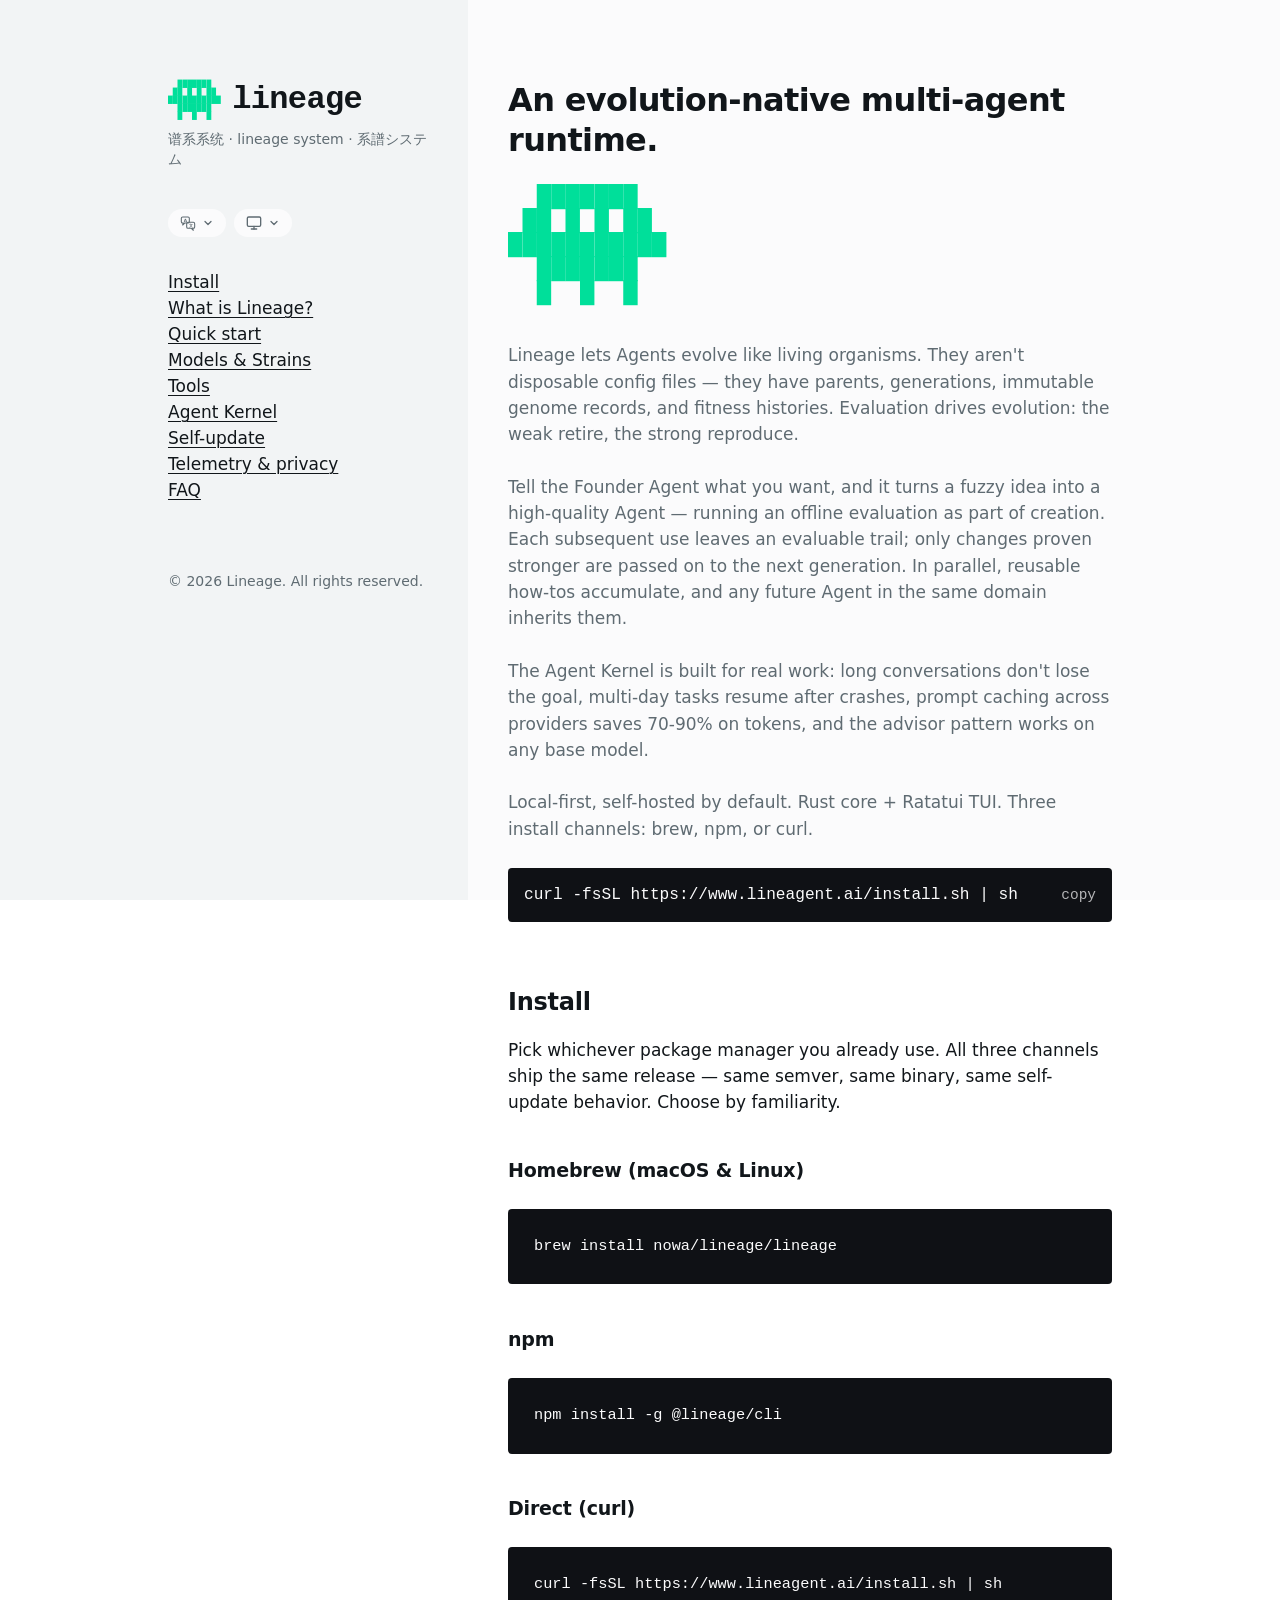
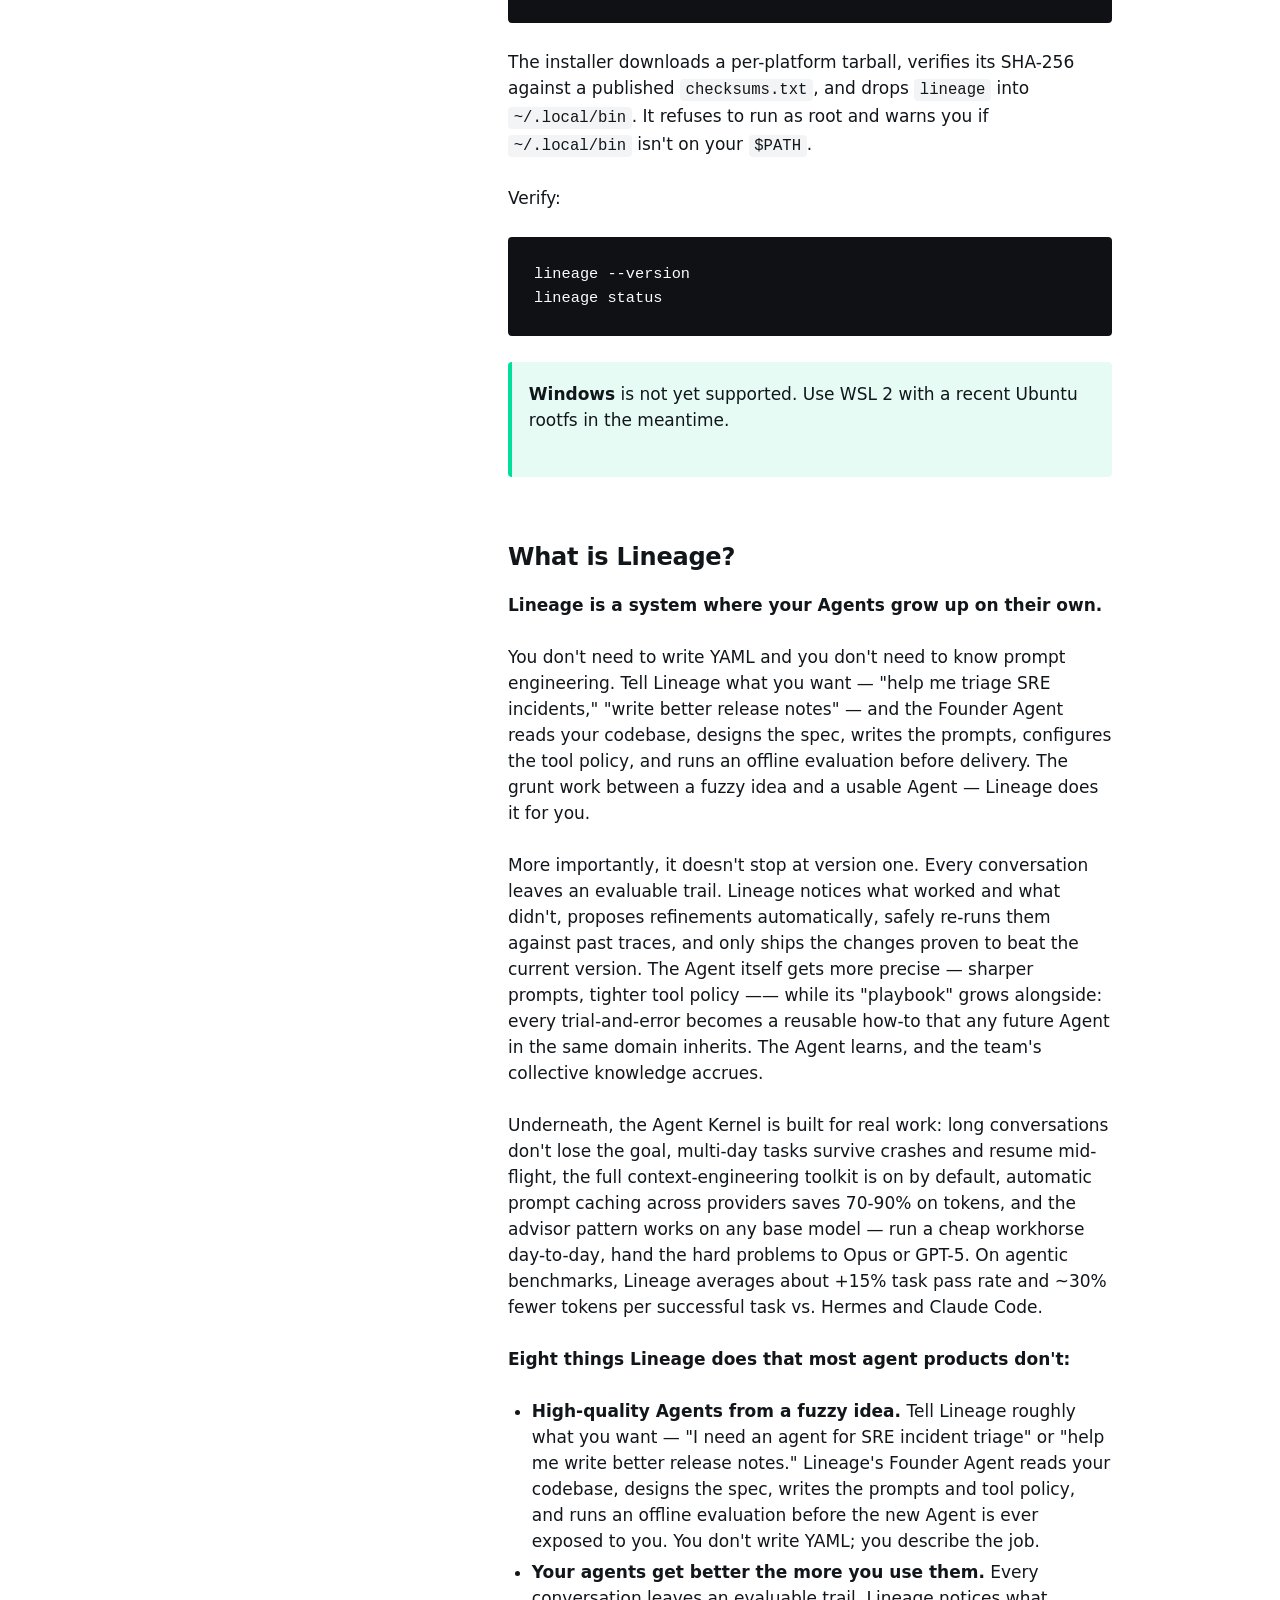
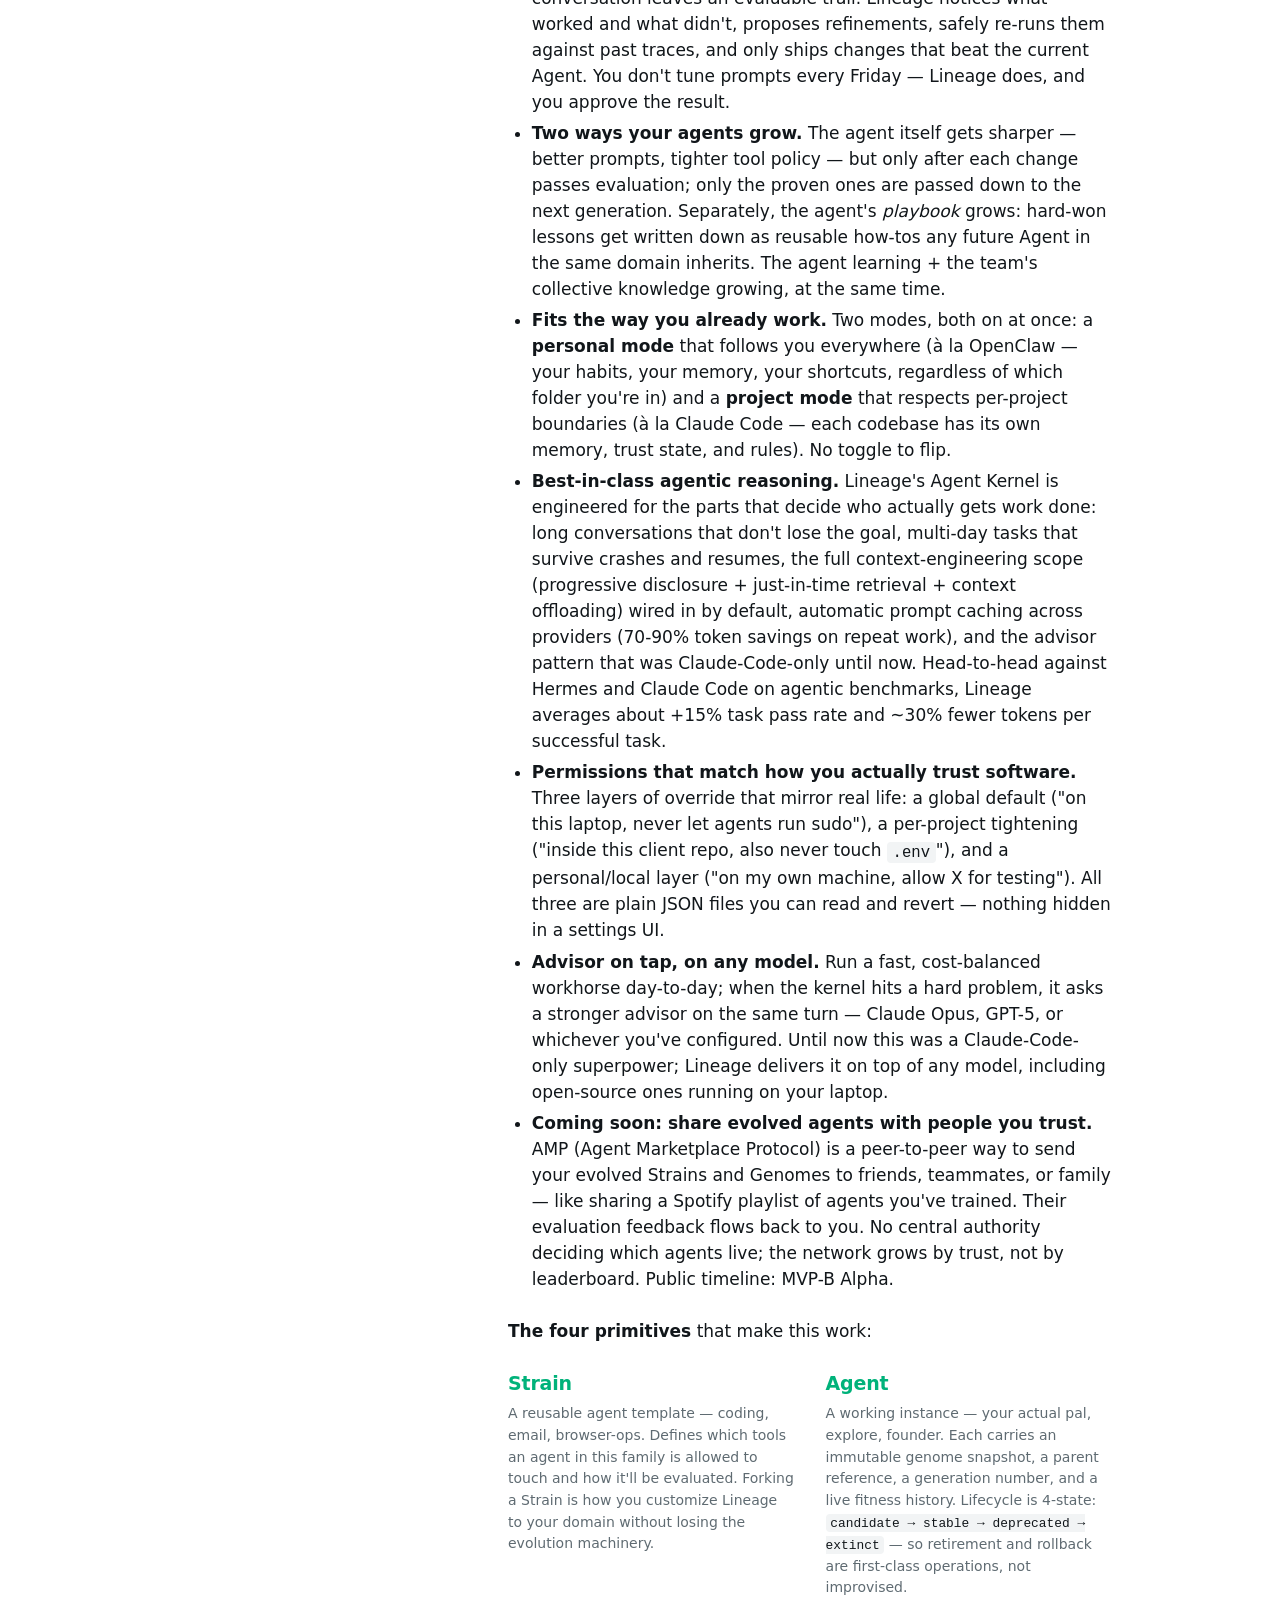
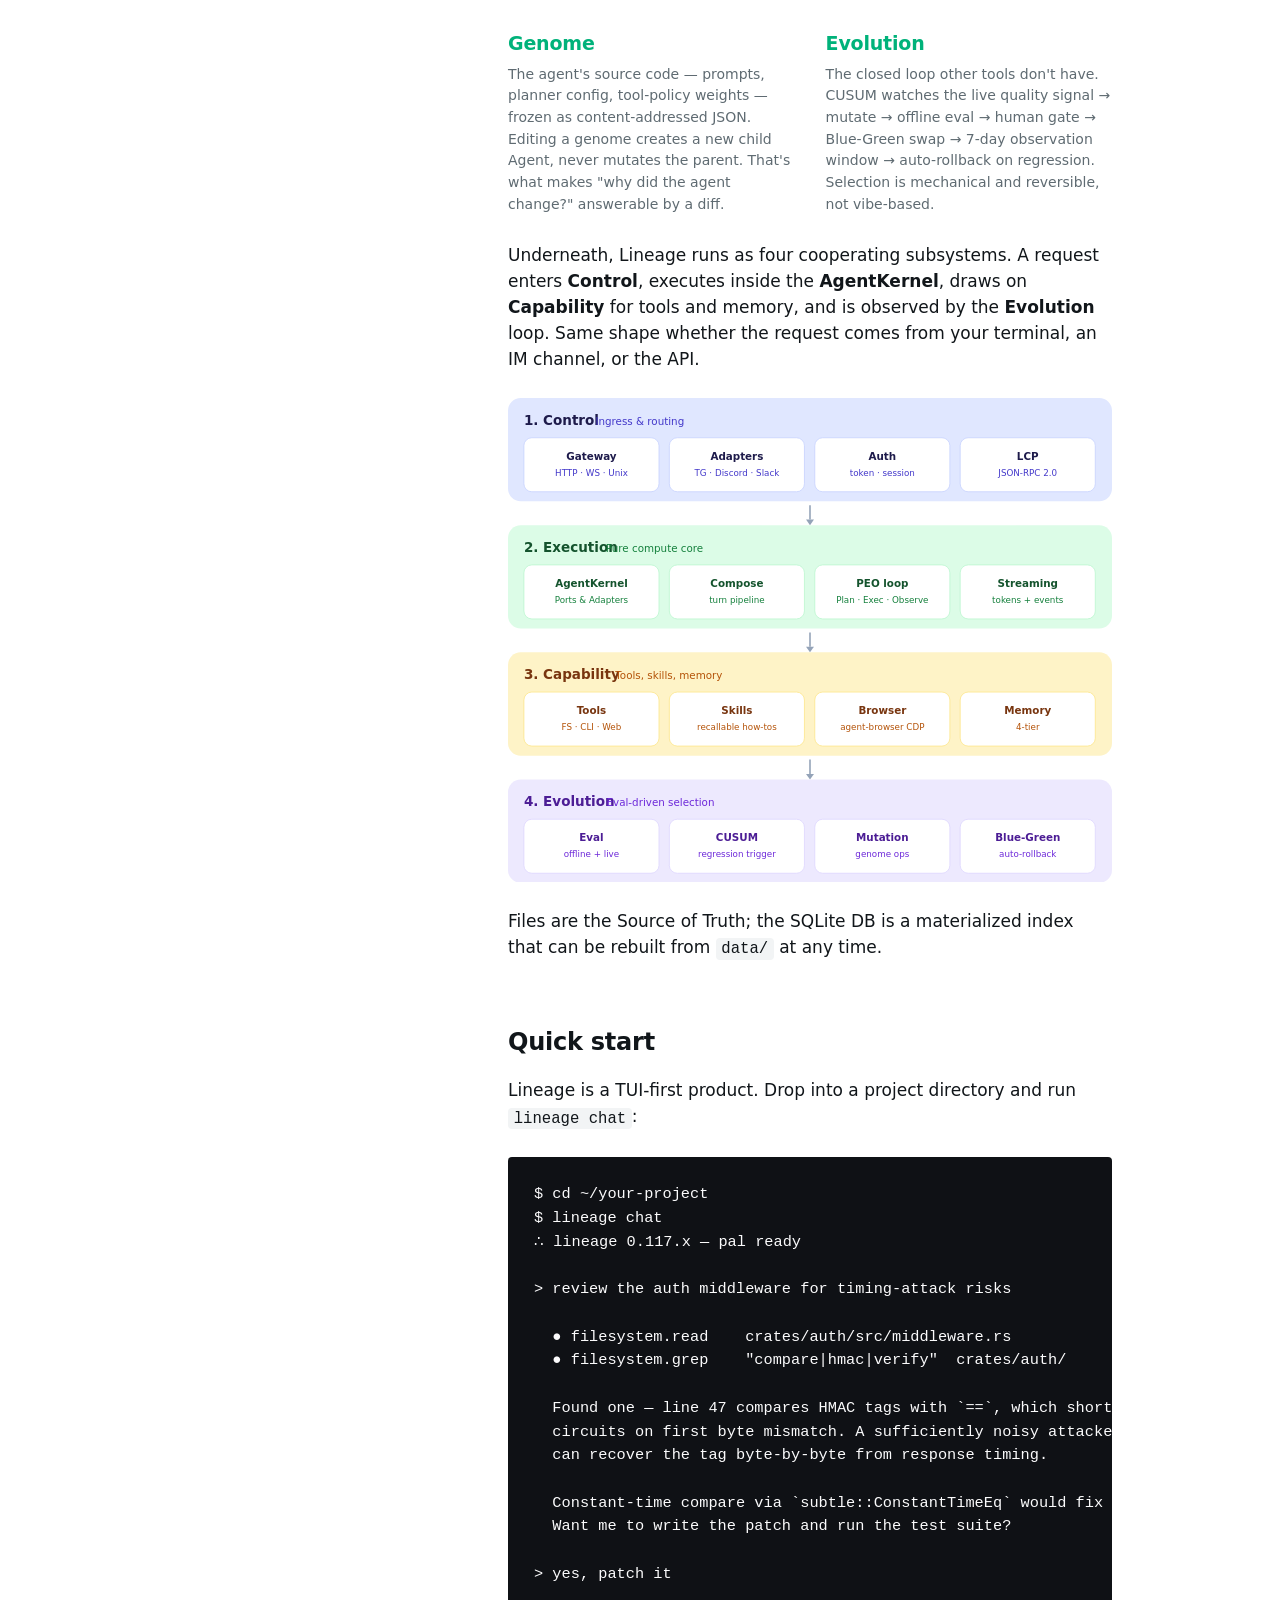
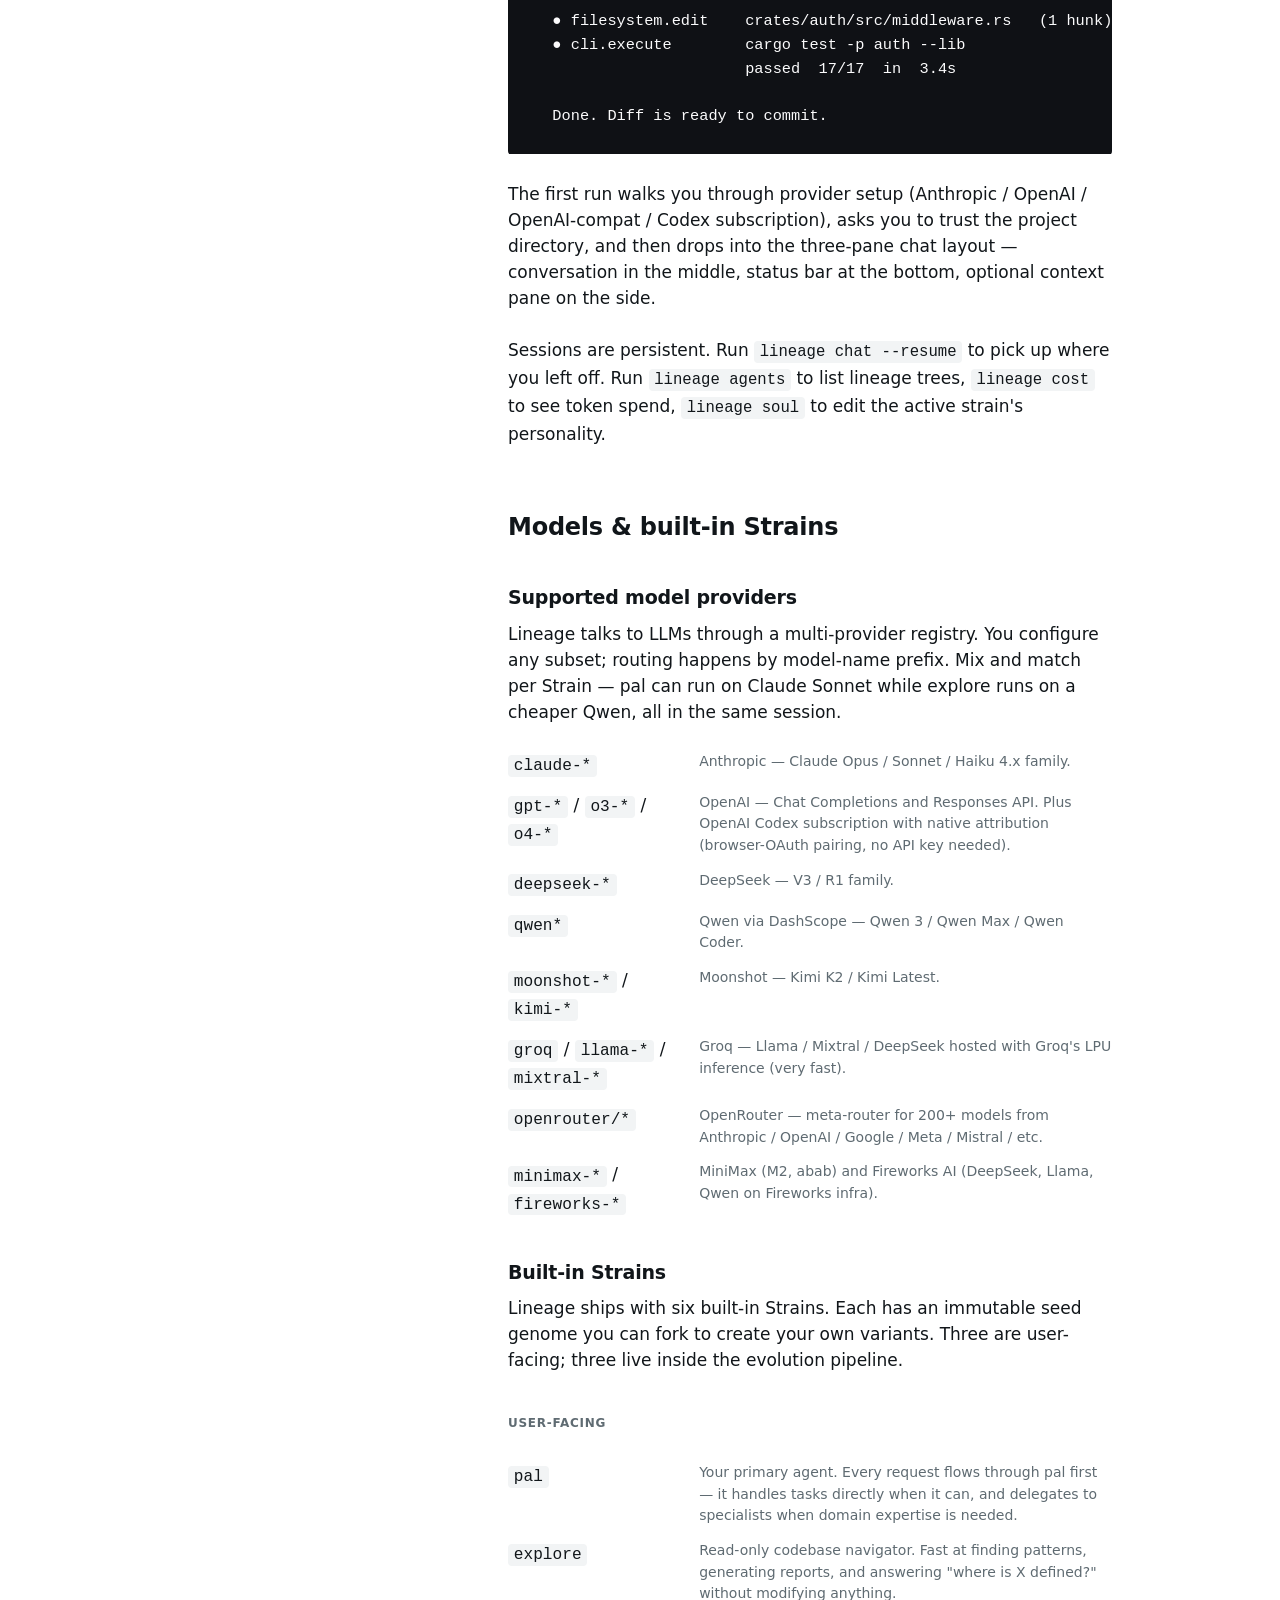
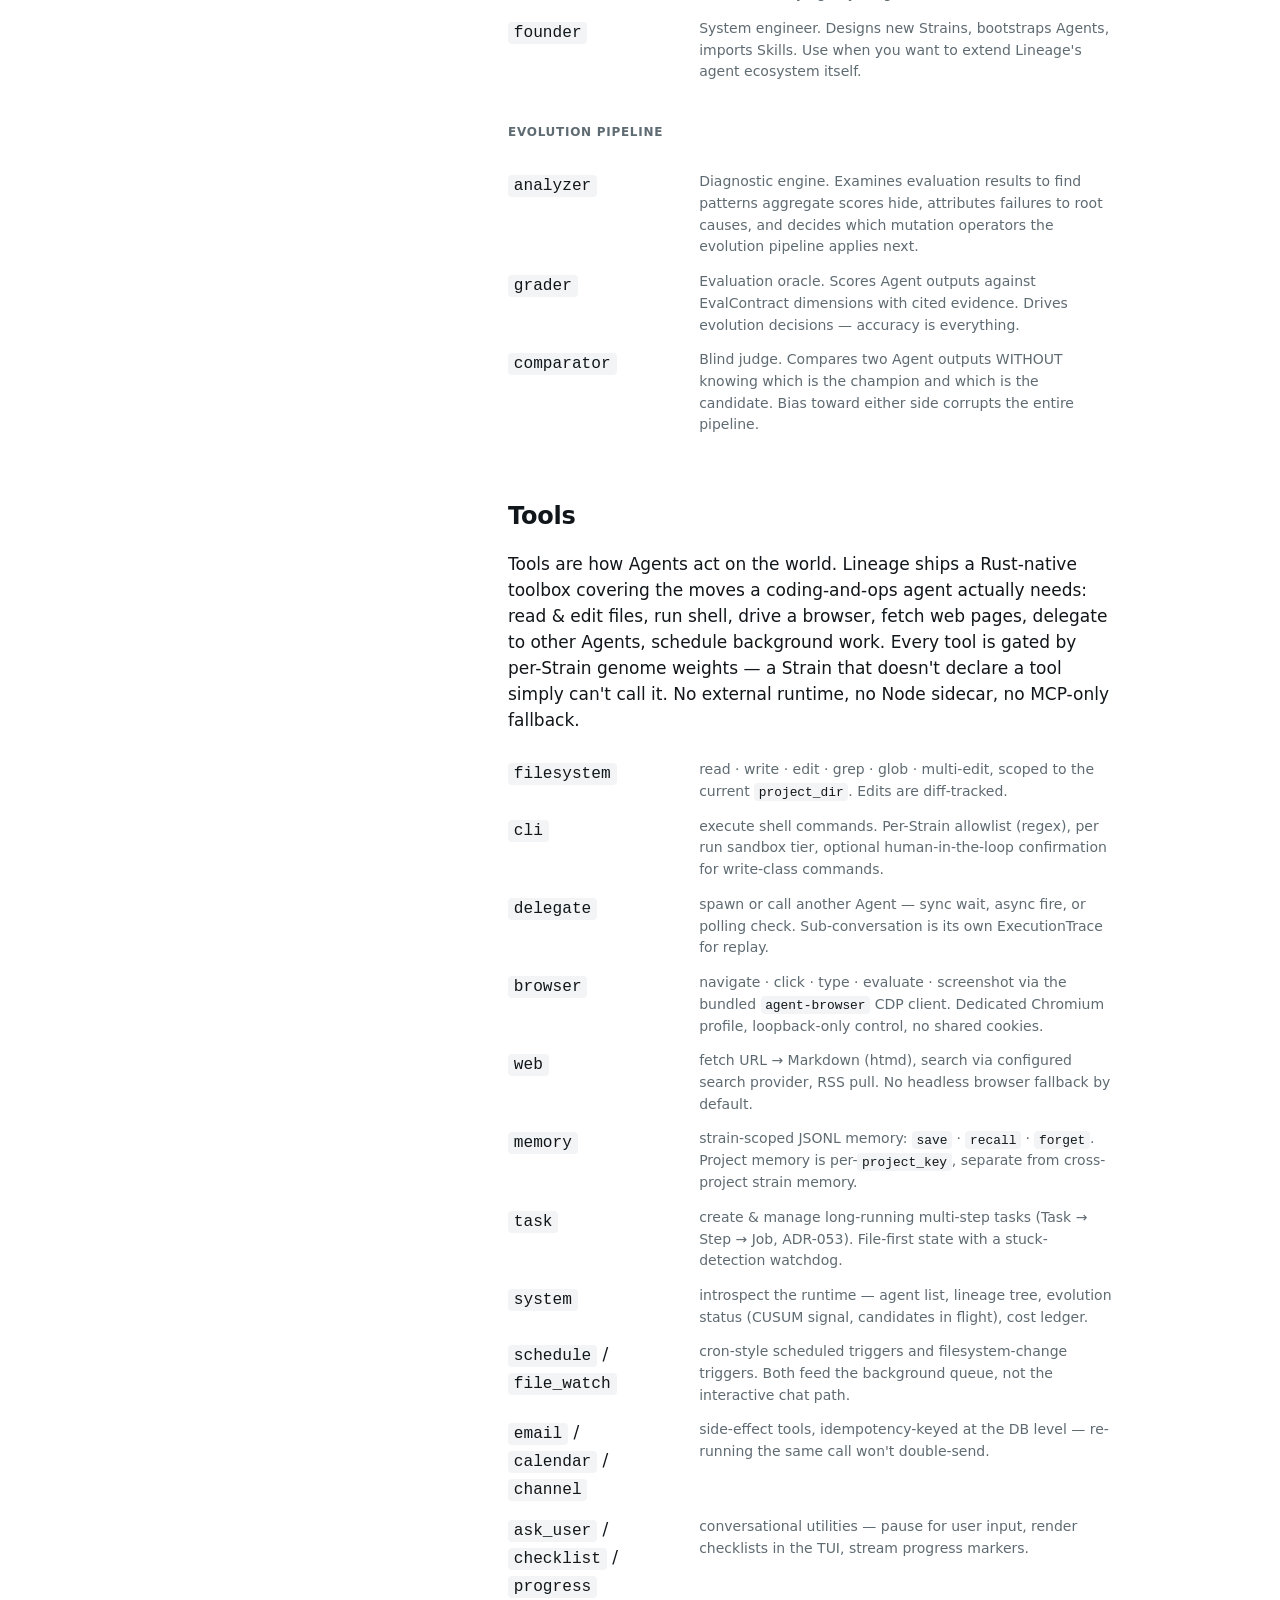
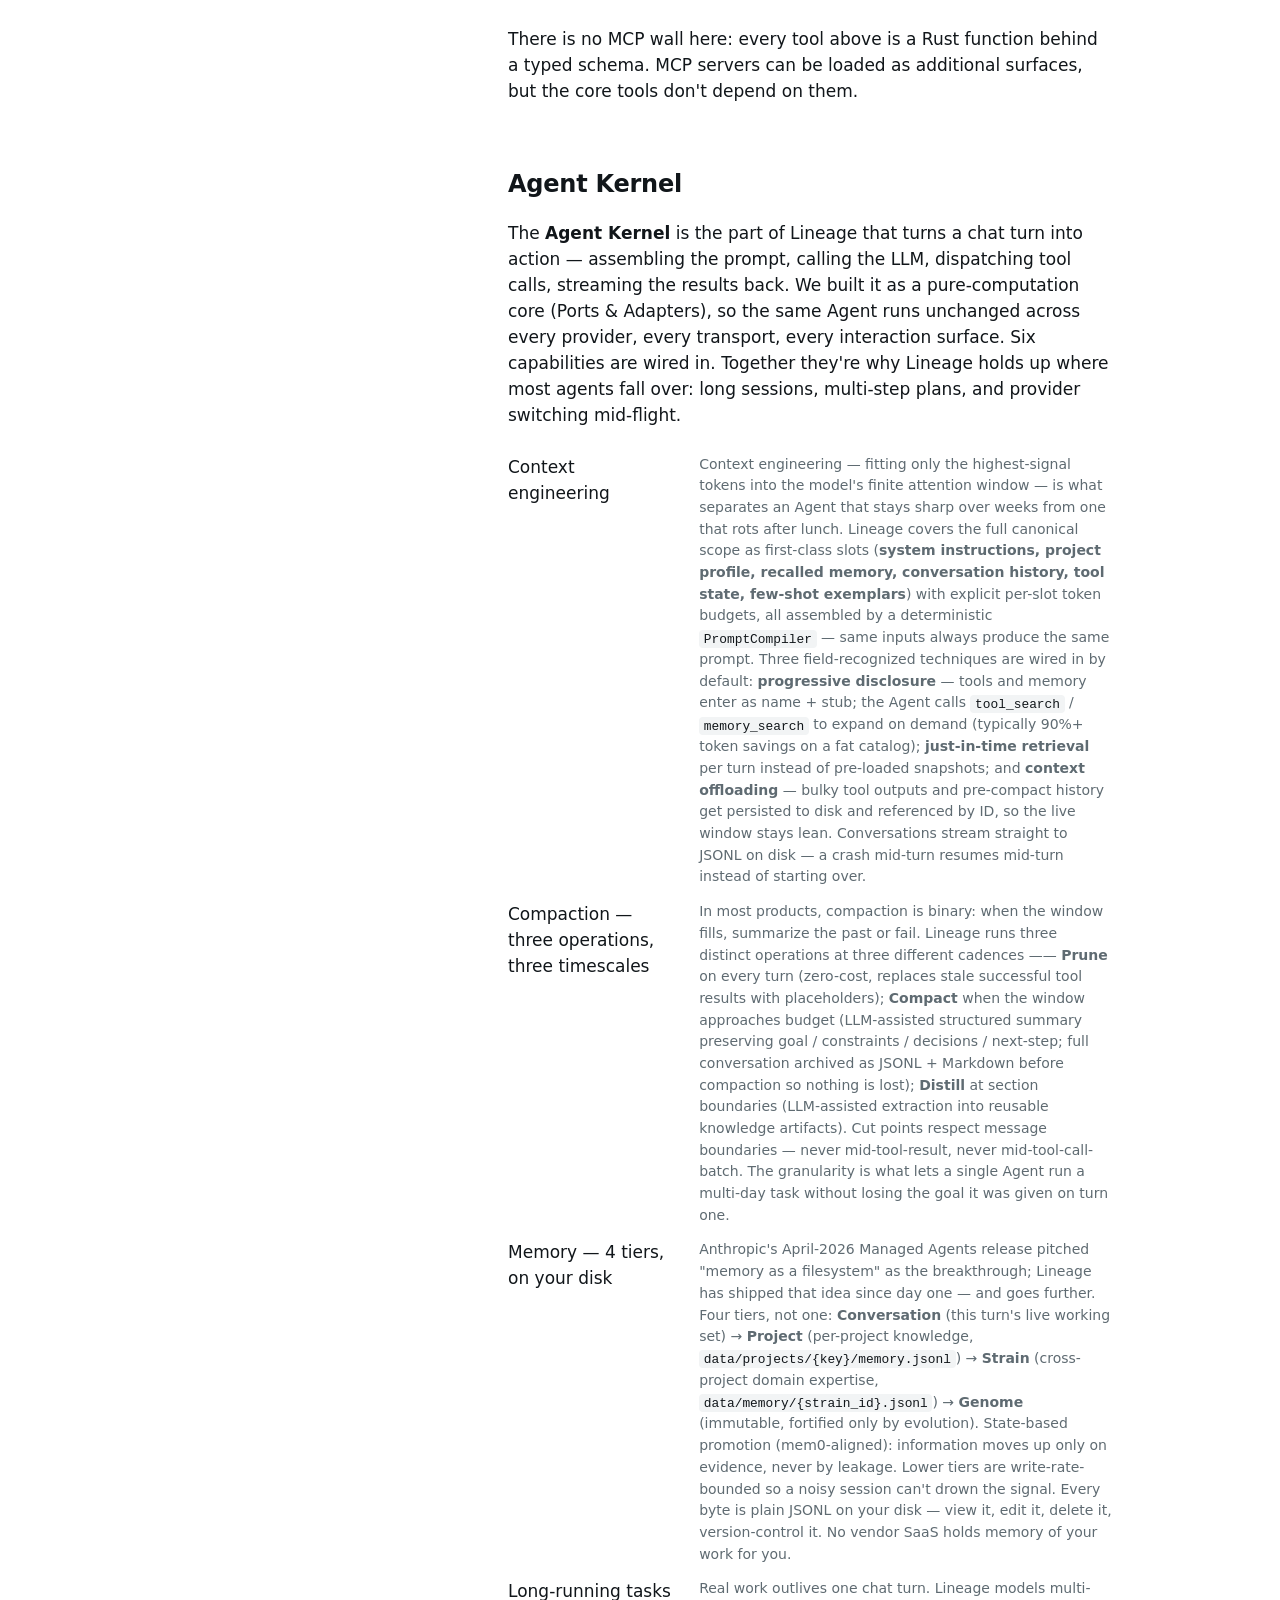
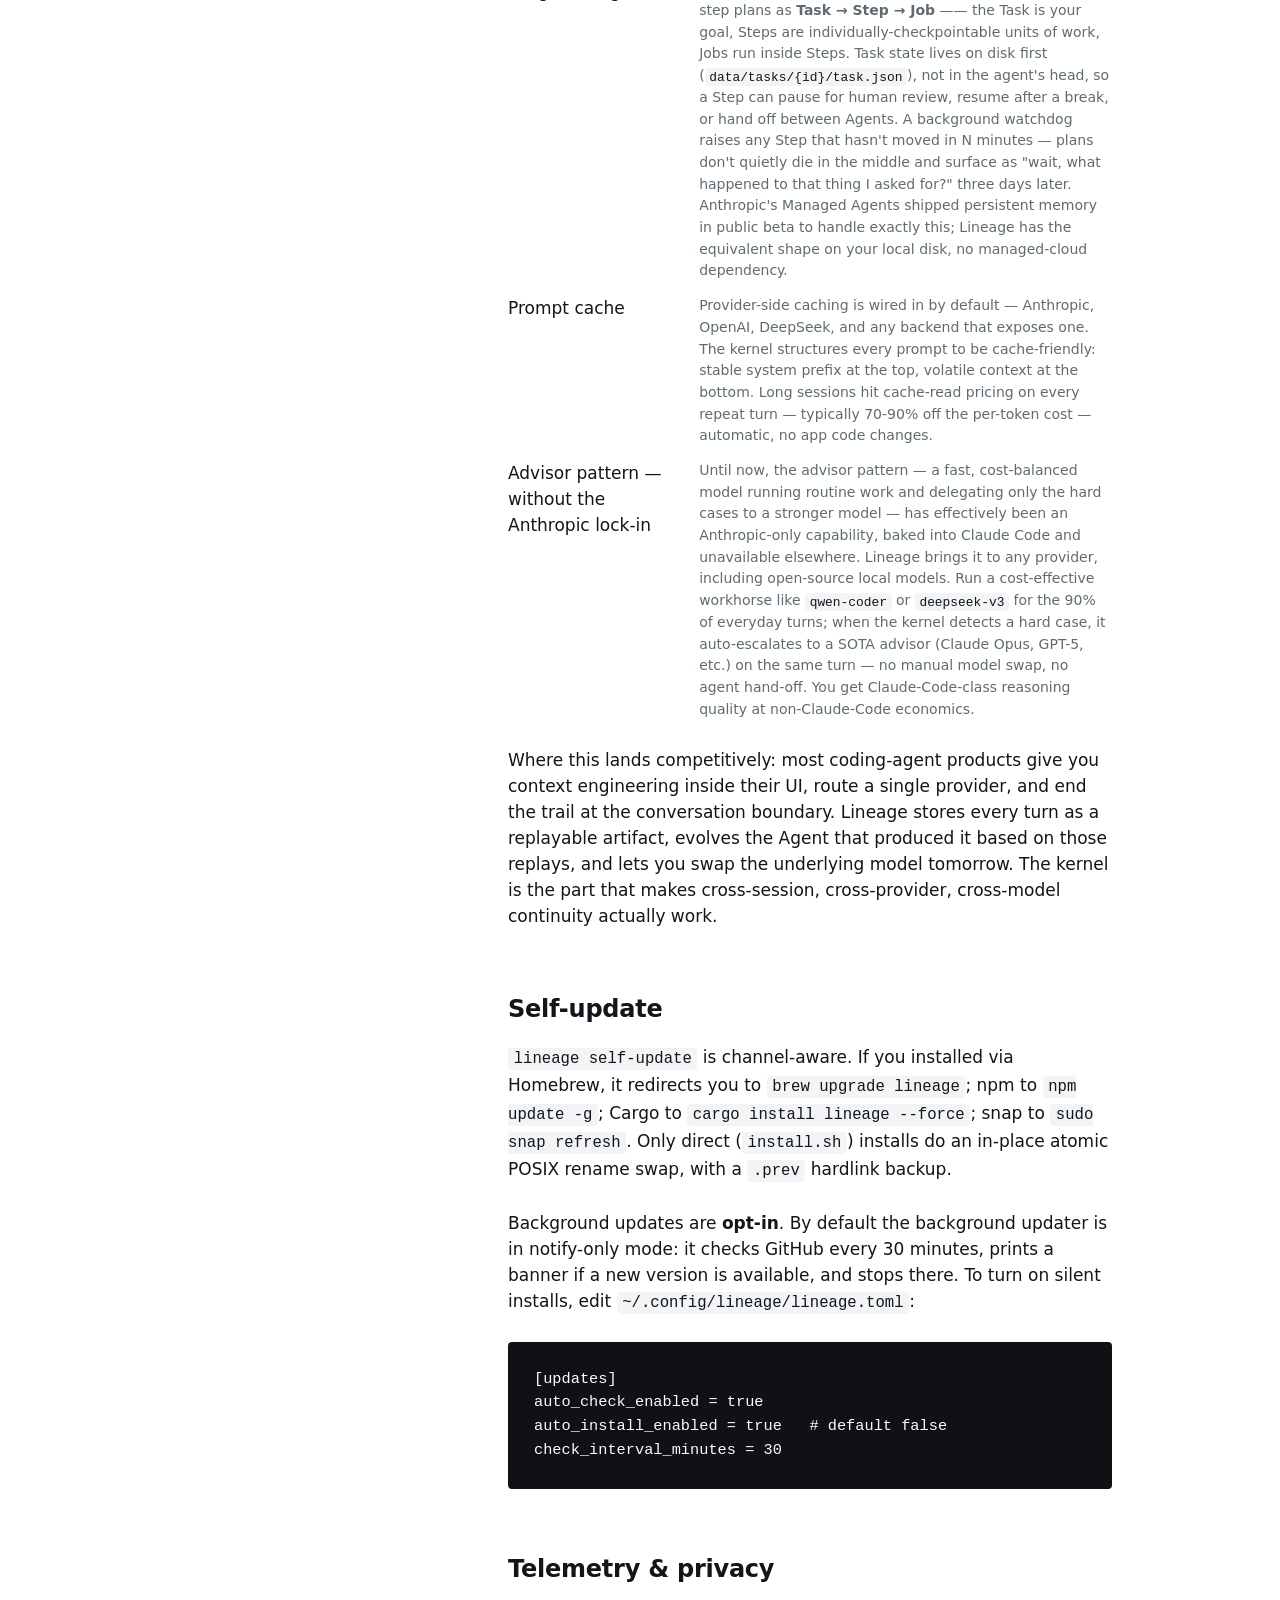
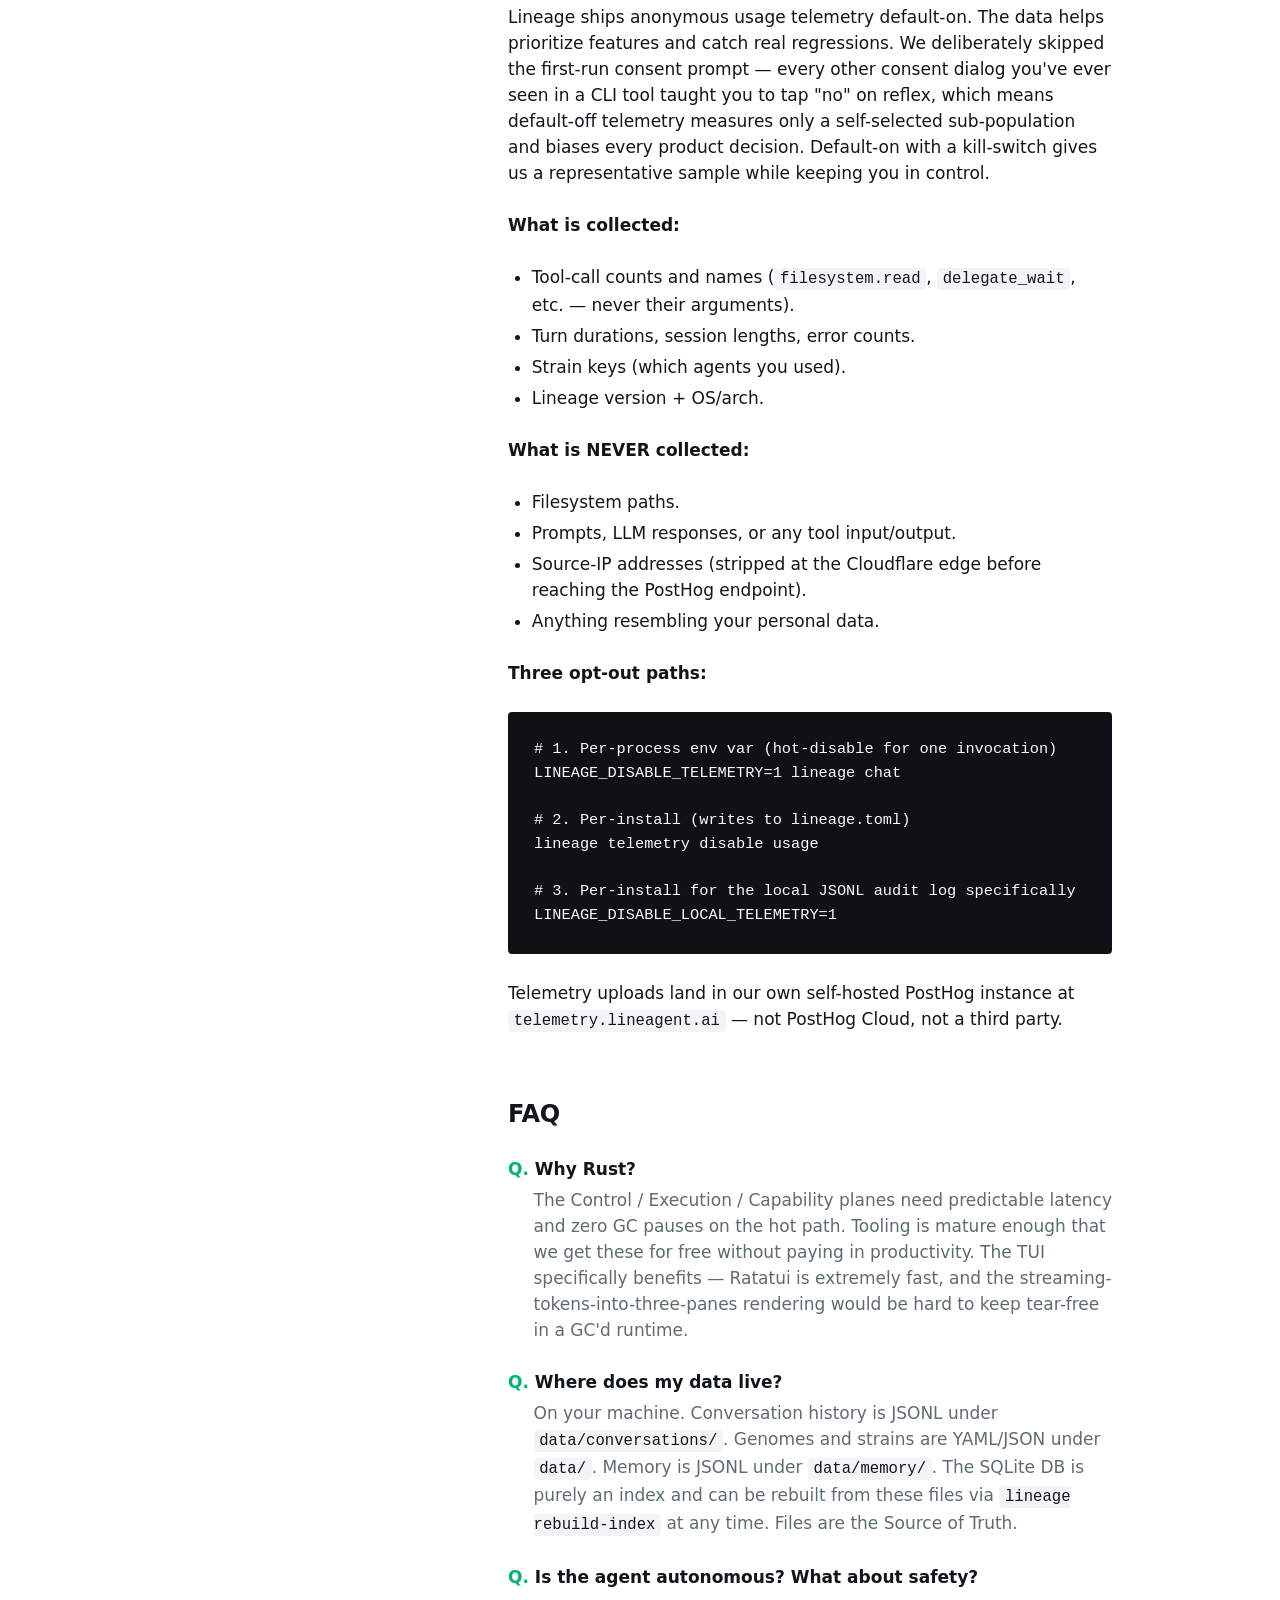
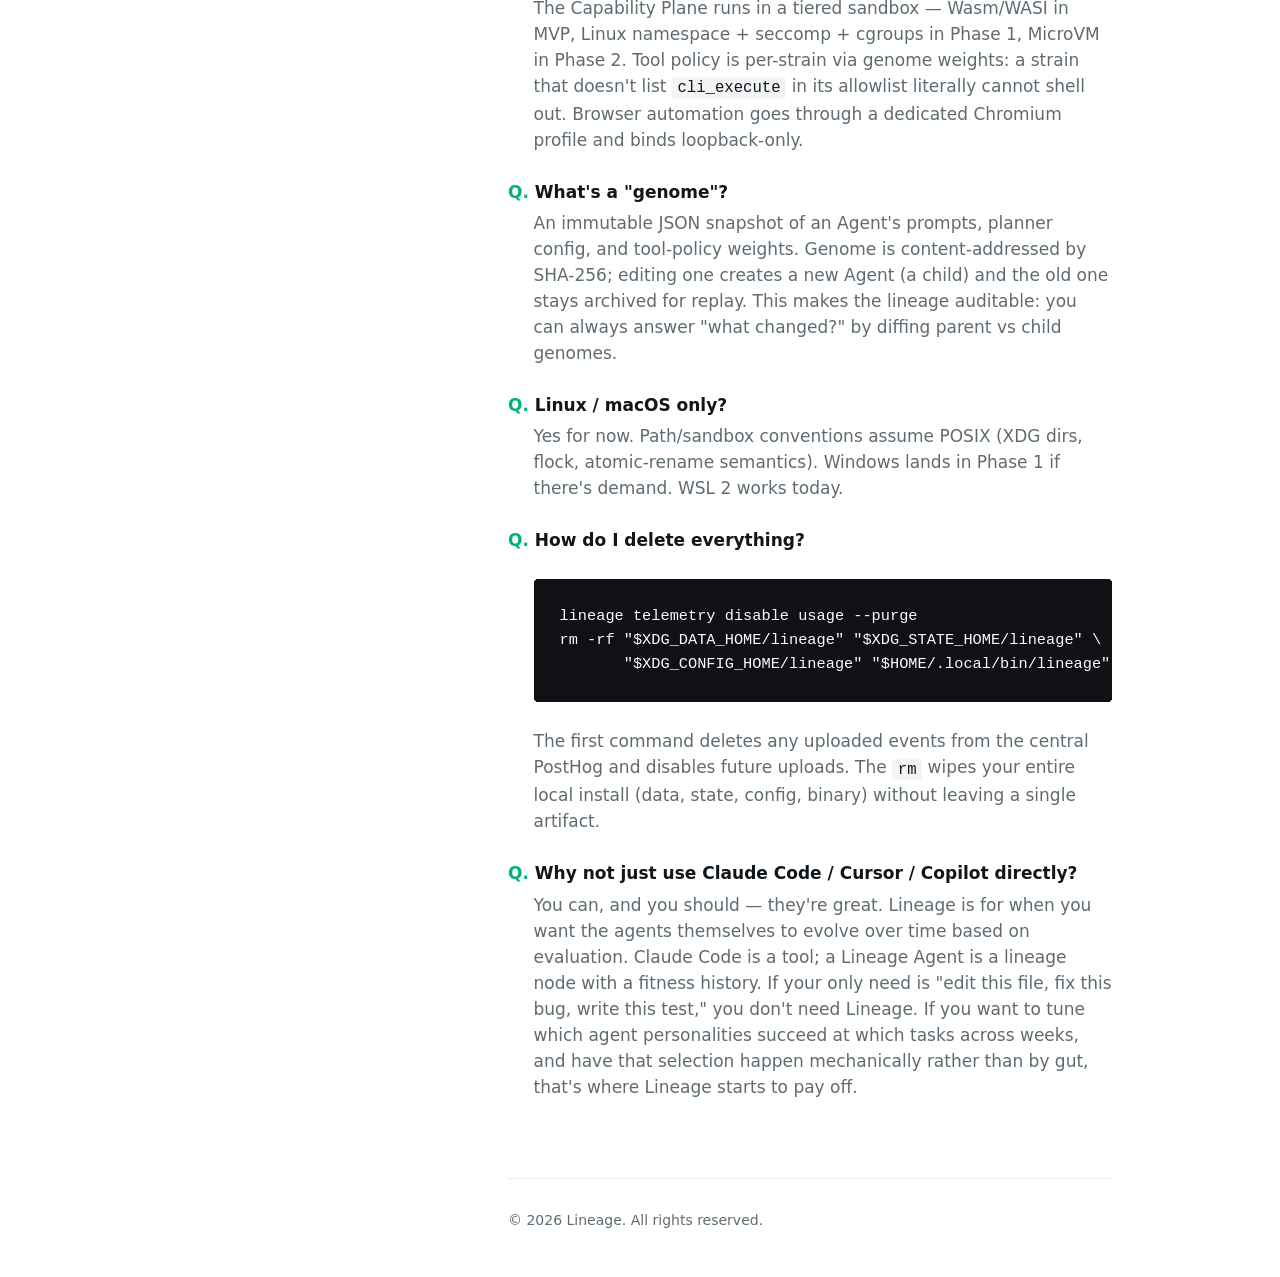
==== commit a4eb153a: "landing: restore 8 differentiator bullets after narrative" ====
--- a/index.html
+++ b/index.html
@@ -495,6 +495,198 @@
     タスク通過率が平均約 15% 高く、タスク 1 件あたりのトークン消費は
     約 30% 少ない結果になっています。
 </p>
+
+<p lang="en"><strong>Eight things Lineage does that most agent products don't:</strong></p>
+<p lang="zh"><strong>Lineage 做了八件别家产品没做的事：</strong></p>
+<p lang="ja"><strong>Lineage が他のエージェント製品では実現できていない 8 つのこと：</strong></p>
+
+<ul lang="en">
+    <li><strong>High-quality Agents from a fuzzy idea.</strong> Tell
+        Lineage roughly what you want — "I need an agent for SRE
+        incident triage" or "help me write better release notes."
+        Lineage's Founder Agent reads your codebase, designs the
+        spec, writes the prompts and tool policy, and runs an offline
+        evaluation before the new Agent is ever exposed to you. You
+        don't write YAML; you describe the job.</li>
+    <li><strong>Your agents get better the more you use them.</strong>
+        Every conversation leaves an evaluable trail. Lineage notices
+        what worked and what didn't, proposes refinements, safely
+        re-runs them against past traces, and only ships changes
+        that beat the current Agent. You don't tune prompts every
+        Friday — Lineage does, and you approve the result.</li>
+    <li><strong>Two ways your agents grow.</strong> The agent itself
+        gets sharper — better prompts, tighter tool policy — but
+        only after each change passes evaluation; only the proven
+        ones are passed down to the next generation. Separately,
+        the agent's <em>playbook</em> grows: hard-won lessons get
+        written down as reusable how-tos any future Agent in the
+        same domain inherits. The agent learning + the team's
+        collective knowledge growing, at the same time.</li>
+    <li><strong>Fits the way you already work.</strong> Two modes,
+        both on at once: a <strong>personal mode</strong> that
+        follows you everywhere (à la OpenClaw — your habits, your
+        memory, your shortcuts, regardless of which folder you're
+        in) and a <strong>project mode</strong> that respects
+        per-project boundaries (à la Claude Code — each codebase
+        has its own memory, trust state, and rules). No toggle to
+        flip.</li>
+    <li><strong>Best-in-class agentic reasoning.</strong> Lineage's
+        Agent Kernel is engineered for the parts that decide who
+        actually gets work done: long conversations that don't lose
+        the goal, multi-day tasks that survive crashes and resumes,
+        the full context-engineering scope (progressive disclosure +
+        just-in-time retrieval + context offloading) wired in by
+        default, automatic prompt caching across providers (70-90%
+        token savings on repeat work), and the advisor pattern that
+        was Claude-Code-only until now. Head-to-head against Hermes
+        and Claude Code on agentic benchmarks, Lineage averages about
+        +15% task pass rate and ~30% fewer tokens per successful task.</li>
+    <li><strong>Permissions that match how you actually trust software.</strong>
+        Three layers of override that mirror real life: a global
+        default ("on this laptop, never let agents run sudo"), a
+        per-project tightening ("inside this client repo, also
+        never touch <code>.env</code>"), and a personal/local
+        layer ("on my own machine, allow X for testing"). All three
+        are plain JSON files you can read and revert — nothing
+        hidden in a settings UI.</li>
+    <li><strong>Advisor on tap, on any model.</strong> Run a fast,
+        cost-balanced workhorse day-to-day; when the kernel hits a
+        hard problem, it asks a stronger advisor on the same turn —
+        Claude Opus, GPT-5, or whichever you've configured. Until
+        now this was a Claude-Code-only superpower; Lineage delivers
+        it on top of any model, including open-source ones running
+        on your laptop.</li>
+    <li><strong>Coming soon: share evolved agents with people you trust.</strong>
+        AMP (Agent Marketplace Protocol) is a peer-to-peer way to
+        send your evolved Strains and Genomes to friends,
+        teammates, or family — like sharing a Spotify playlist of
+        agents you've trained. Their evaluation feedback flows back
+        to you. No central authority deciding which agents live;
+        the network grows by trust, not by leaderboard. Public
+        timeline: MVP-B Alpha.</li>
+</ul>
+<ul lang="zh">
+    <li><strong>再模糊的想法，也能造出高质量 Agent。</strong>
+        告诉 Lineage 你大概想要什么 ——
+        "我需要一个处理 SRE 事故分级的 Agent"、
+        "帮我写更好的 release notes" —— Lineage 的 Founder Agent
+        会读你的代码库、设计这个 Agent 的规格、写好 prompt 和工具策略，
+        并在它出现在你面前之前先跑一次离线评估。
+        你不需要写 YAML，只需要描述这个 Agent 该做什么工作。</li>
+    <li><strong>越用越好用。</strong>每一次对话都留下可评估的痕迹。
+        Lineage 会注意到什么有效、什么没效，提出改进方案，
+        在历史 trace 上安全地复跑一遍评估，
+        只把"比当前版本更强"的改进发上去。
+        你不需要每周五去调一次 prompt —— Lineage 在调，你只需要 approve。</li>
+    <li><strong>两种方式让你的 Agent 成长。</strong>Agent 本身的表现会越来越精准 ——
+        prompt 更准、工具策略更紧 ——
+        但每个改动都得通过评估，只有被证实更好的那部分才会传到下一代。
+        另外，Agent 的"工作手册"也在变厚 ——
+        每次试错沉淀下来的方法被写成可复用的 how-to，
+        同领域的任何未来 Agent 都能继承。
+        既是 Agent 在学，也是团队集体知识在累积，两件事同时发生。</li>
+    <li><strong>按你已有的工作习惯来。</strong>两种模式同时在跑：
+        一个 <strong>personal 模式</strong>跟着你走
+        （类似 OpenClaw —— 你的习惯、你的记忆、你的快捷方式，
+        和你在哪个目录无关）；一个 <strong>project 模式</strong>
+        尊重每个项目的边界（类似 Claude Code ——
+        每个代码仓有自己的 memory、信任状态、规则）。
+        不需要你来回切，两边都开着。</li>
+    <li><strong>业内最强的 agentic 推理能力。</strong>Lineage 的
+        Agent Kernel 在那些 "决定谁真能干活" 的环节上是为最佳表现设计的：
+        长对话不丢目标、跨天任务能在崩溃后续上、
+        完整的上下文工程能力（渐进式披露 + just-in-time 检索 +
+        上下文卸载）默认全开、跨 provider 自动 prompt cache
+        （重复工作上省 70-90% token）、以及之前只有 Claude Code
+        才有的 advisor 模式。在 agentic benchmark 上和 Hermes、
+        Claude Code 同场对比，Lineage 任务通过率平均高出约 15%，
+        单次成功消耗 token 少约 30%。</li>
+    <li><strong>像信任软件那样自然地控权限。</strong>三层 override，
+        和你日常的信任习惯对齐 ——
+        全局默认（"在这台电脑上，永远不允许 Agent 跑 sudo"）、
+        项目级再收紧（"在这个客户仓里，也别动 <code>.env</code>"）、
+        个人/本地层（"我自己机器上，让 X 通过用于测试"）。
+        三层都是你能看见、能回退的纯 JSON 文件 ——
+        没有什么藏在设置 UI 里的东西。</li>
+    <li><strong>任何模型都能用 advisor。</strong>日常跑一个快又便宜的主力模型，
+        遇到硬骨头，kernel 会在同一轮里问一个更强的 advisor ——
+        Claude Opus、GPT-5、或你配置的任何模型。
+        这之前是 Claude Code 自家产品独有的能力 ——
+        Lineage 把它加在任意底模上，含你笔记本上跑的开源模型。</li>
+    <li><strong>即将到来：把演化好的 Agent 分享给你信任的人。</strong>
+        AMP（Agent Marketplace Protocol）是一种点对点的方式，
+        让你把演化出来的 Strain 和 Genome 直接发给朋友、同事、家人 ——
+        就像分享一份你训出来的 Agent 歌单一样。
+        他们的评估反馈也会流回来。
+        没有中心权威决定哪个 Agent 该活下来 ——
+        网络靠信任长大，不靠排行榜。计划：MVP-B Alpha。</li>
+</ul>
+<ul lang="ja">
+    <li><strong>曖昧なアイデアからでも、最初から高品質な Agent。</strong>
+        Lineage に大まかな要望を伝えるだけ ——
+        「SRE インシデントトリアージを担う Agent が欲しい」
+        「リリースノートを上手く書きたい」など。
+        Lineage の Founder Agent があなたのコードベースを読み、
+        その Agent の仕様を設計し、プロンプトとツールポリシーを書き、
+        あなたに見せる前にオフライン評価を実行します。
+        YAML を書く必要はありません。仕事の内容を説明するだけです。</li>
+    <li><strong>使えば使うほど良くなる。</strong>すべての会話が評価可能な
+        痕跡を残します。Lineage は何が機能し何が機能しなかったかを観察し、
+        改善を提案し、過去のトレース上で安全に評価を再実行し、
+        現在の Agent を上回ったものだけを出荷します。
+        毎週金曜にプロンプトを調整する必要はありません ——
+        Lineage が調整し、あなたは承認するだけです。</li>
+    <li><strong>Agent が育つ 2 つの道筋。</strong>Agent 自体が鋭くなる ——
+        プロンプトは精度を増し、ツールポリシーは引き締まる ——
+        ただし各変更が評価を通過した場合のみ、次世代に受け継がれます。
+        さらに、Agent の「業務マニュアル」も厚くなる ——
+        試行錯誤の中で蓄積されたノウハウが再利用可能な how-to として
+        書き残され、同じドメインの将来のあらゆる Agent がそれを継承します。
+        Agent が学ぶことと、チームの集合知が積み上がることが、
+        同時に進行します。</li>
+    <li><strong>既存の作業スタイルにそのまま乗れる。</strong>
+        2 つのモードが同時に有効：<strong>personal モード</strong>は
+        あなたについて回る（OpenClaw に近い ——
+        あなたの習慣、あなたの記憶、あなたのショートカット、
+        どのディレクトリにいるかに関係なく）。
+        <strong>project モード</strong>はプロジェクト境界を尊重する
+        （Claude Code に近い —— 各コードベースは独自の memory、
+        信頼状態、ルールを持つ）。切り替え操作は不要です。</li>
+    <li><strong>業界最高水準の agentic 推論能力。</strong>
+        Lineage の Agent Kernel は「誰が実際に仕事を片付けられるか」を
+        決める箇所のために設計されています ——
+        ゴールを見失わない長い会話、クラッシュからも復帰する複数日タスク、
+        完全なコンテキストエンジニアリング・スコープ
+        （プログレッシブ・ディスクロージャ + just-in-time 検索 +
+        コンテキスト・オフロード）をデフォルトで配線、
+        プロバイダ越えの自動プロンプトキャッシュ
+        （反復作業で 70-90% のトークン削減）、
+        そしてこれまで Claude Code 専売だった advisor パターン。
+        Hermes・Claude Code と agentic ベンチマークで並べて比較した結果、
+        Lineage はタスク通過率が平均約 15% 高く、タスク 1 件あたりの
+        トークン消費は約 30% 少ないという結果になりました。</li>
+    <li><strong>ソフトウェアを信頼する自然な感覚で権限を制御。</strong>
+        3 層の override が日常の信頼感覚と一致 ——
+        グローバルデフォルト（「このノート PC では、Agent に sudo を絶対許さない」）、
+        プロジェクト単位の引き締め（「このクライアントリポジトリでは
+        <code>.env</code> にも触れさせない」）、
+        個人 / ローカル層（「自分のマシンではテスト用に X を許可」）。
+        3 層すべてが閲覧可能・ロールバック可能なプレーン JSON ファイル ——
+        設定 UI に隠された何かはありません。</li>
+    <li><strong>どのモデルでも advisor。</strong>日常は速くて安い主力モデルを
+        走らせ、難所に当たれば kernel が同じターン内でより強い advisor に
+        問い合わせる —— Claude Opus、GPT-5、あなたが設定した任意のモデル。
+        これまで Claude Code 専売だった能力を、Lineage は任意のベースモデル
+        （ノート PC で動くオープンソース含む）に提供します。</li>
+    <li><strong>近日：進化させた Agent を信頼する人と共有。</strong>
+        AMP（Agent Marketplace Protocol）は P2P 方式で、
+        進化させた Strain と Genome を友人・同僚・家族に送れる仕組み ——
+        訓練し上げた Agent のプレイリストを共有するような感覚です。
+        彼らの評価フィードバックも返ってきます。
+        どの Agent が生き残るかを中央権威が決めることはなく、
+        ネットワークはランキングではなく信頼で育ちます。
+        予定：MVP-B Alpha。</li>
+</ul>
 
 <p lang="en"><strong>The four primitives</strong> that make this work:</p>
 <p lang="zh"><strong>支撑这一切的四个原语：</strong></p>
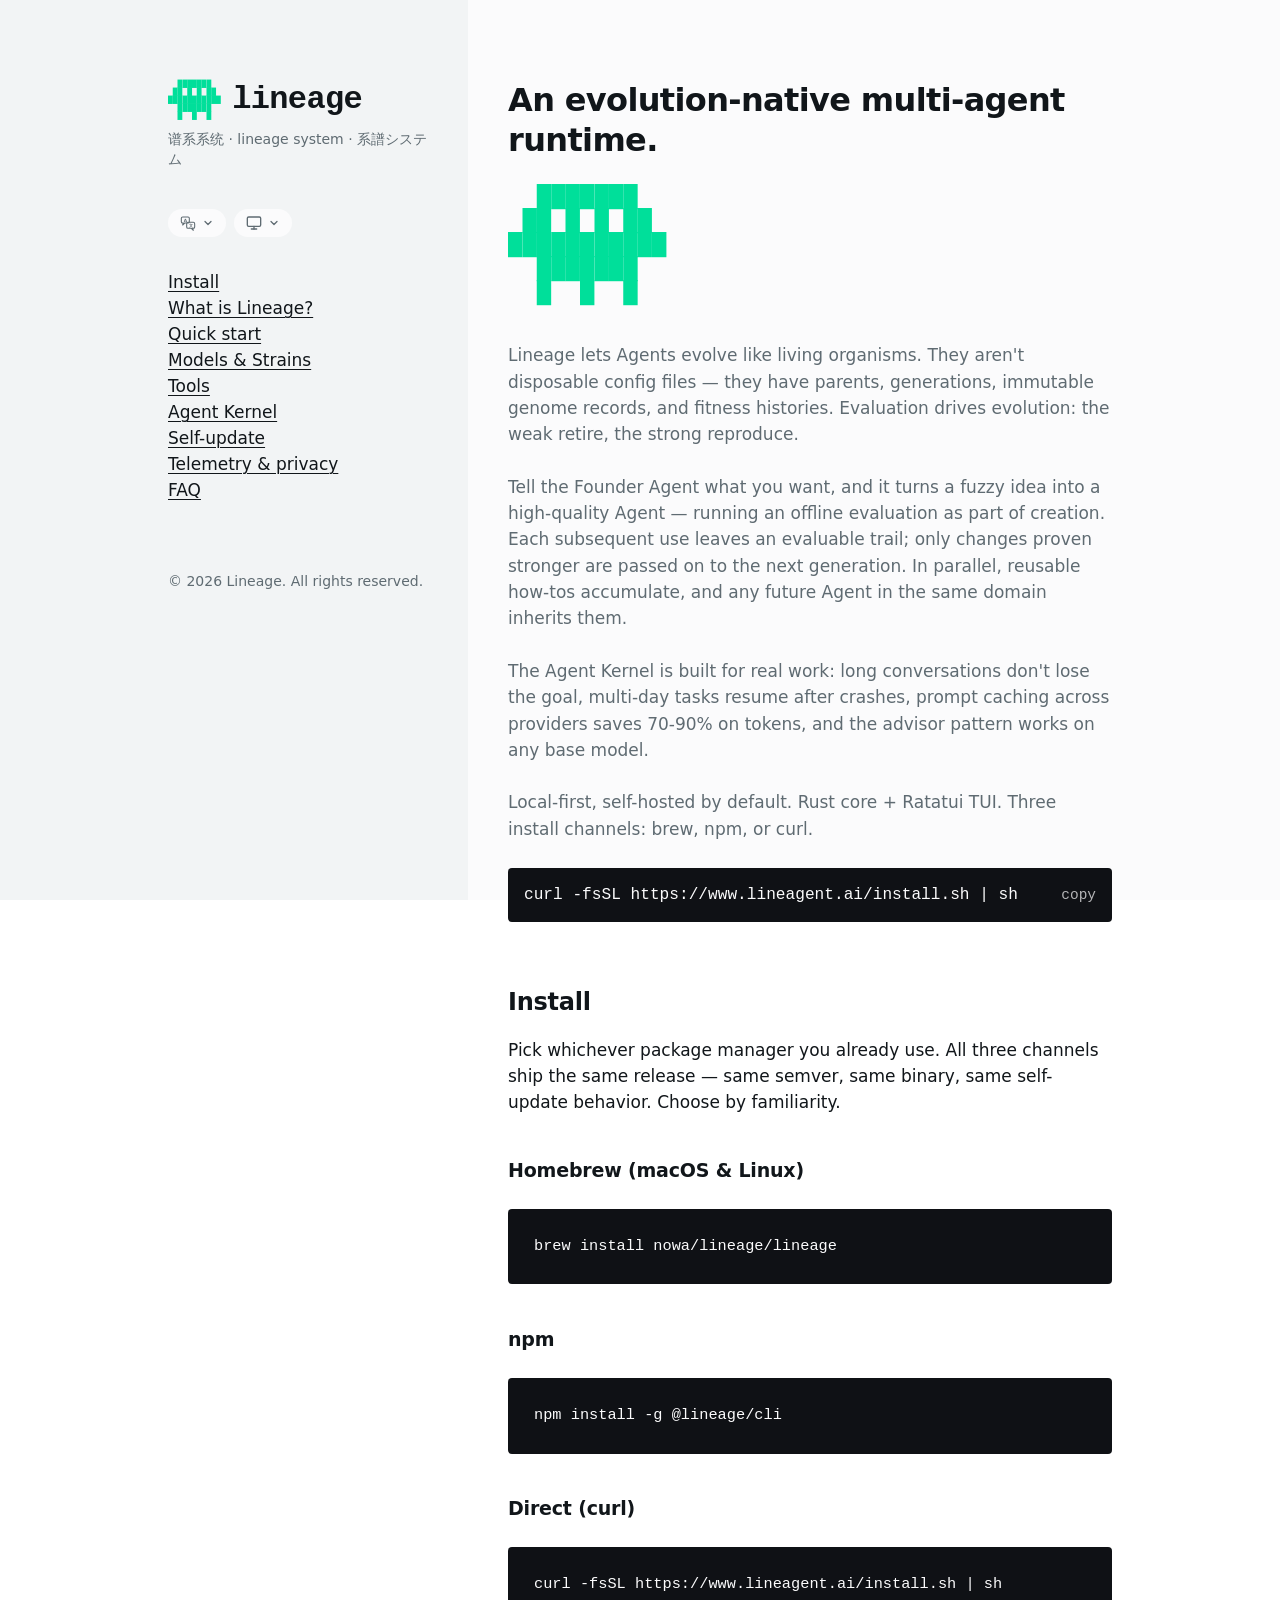
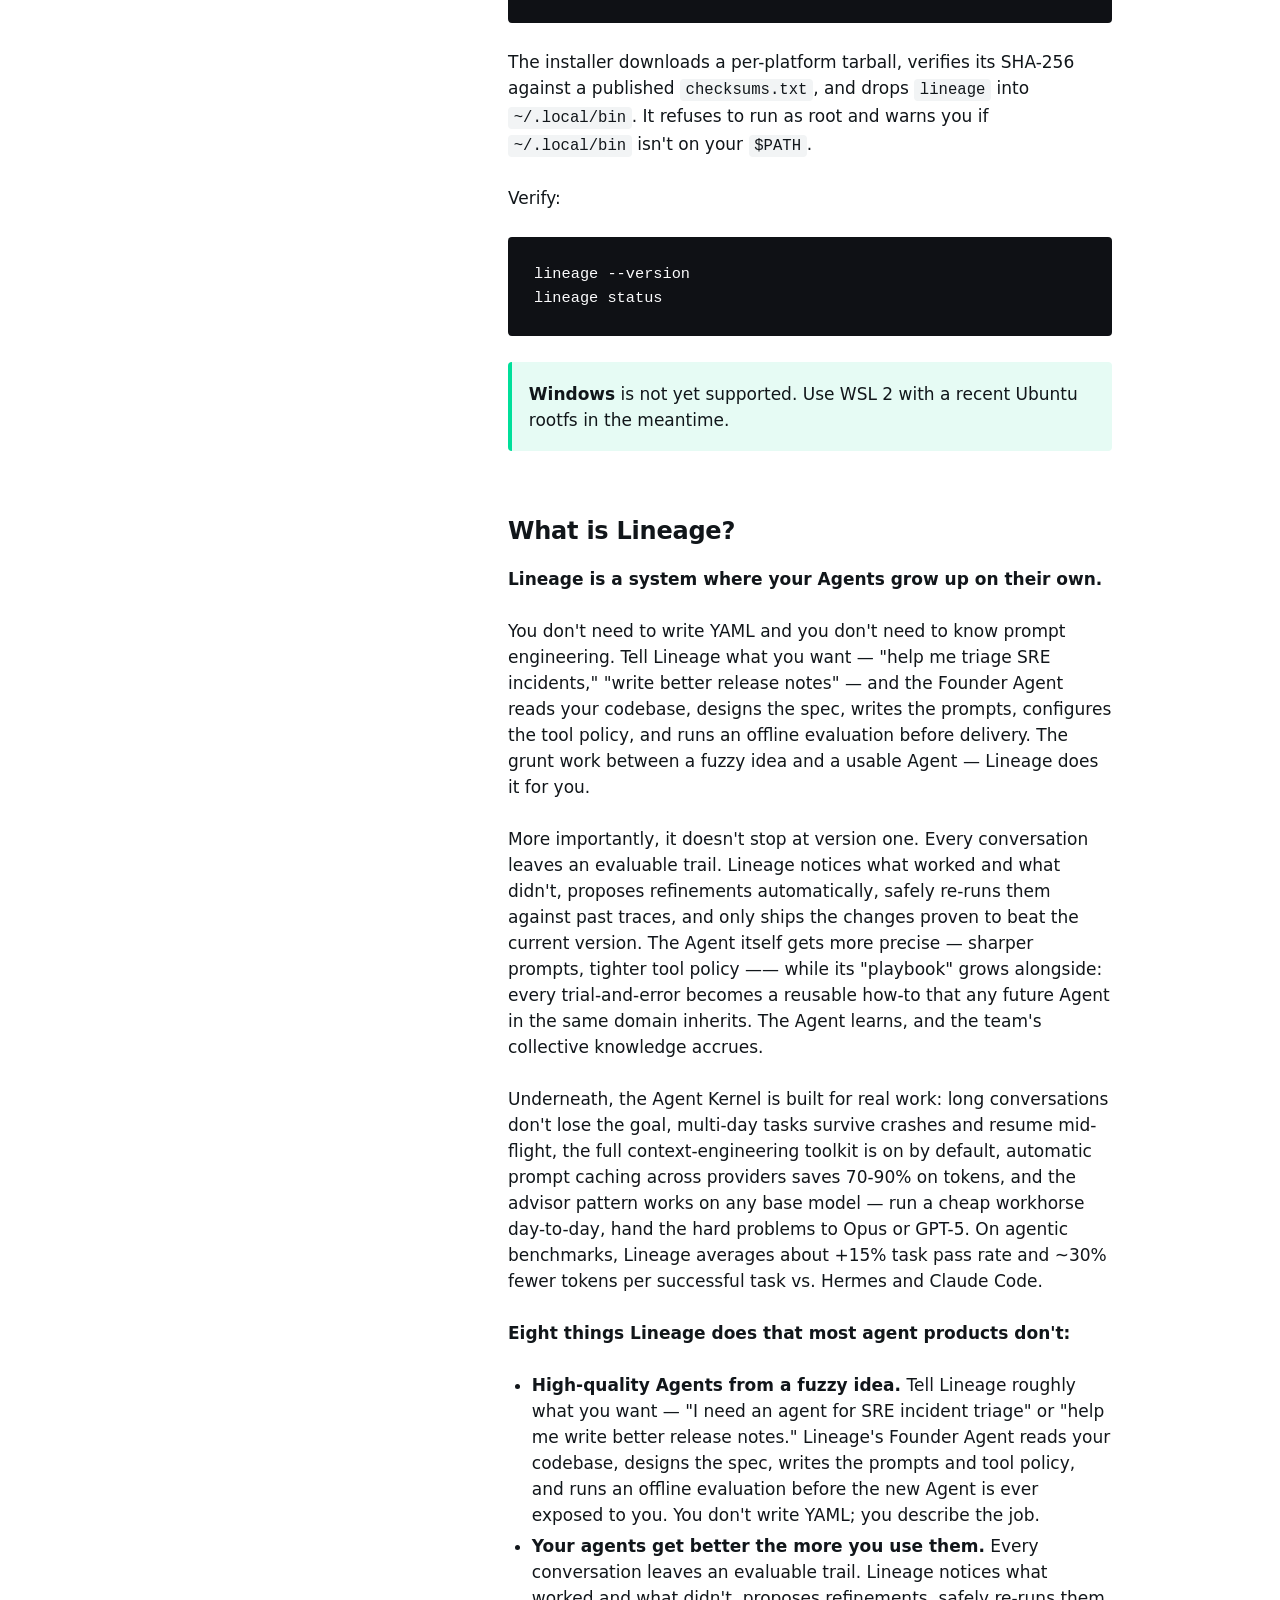
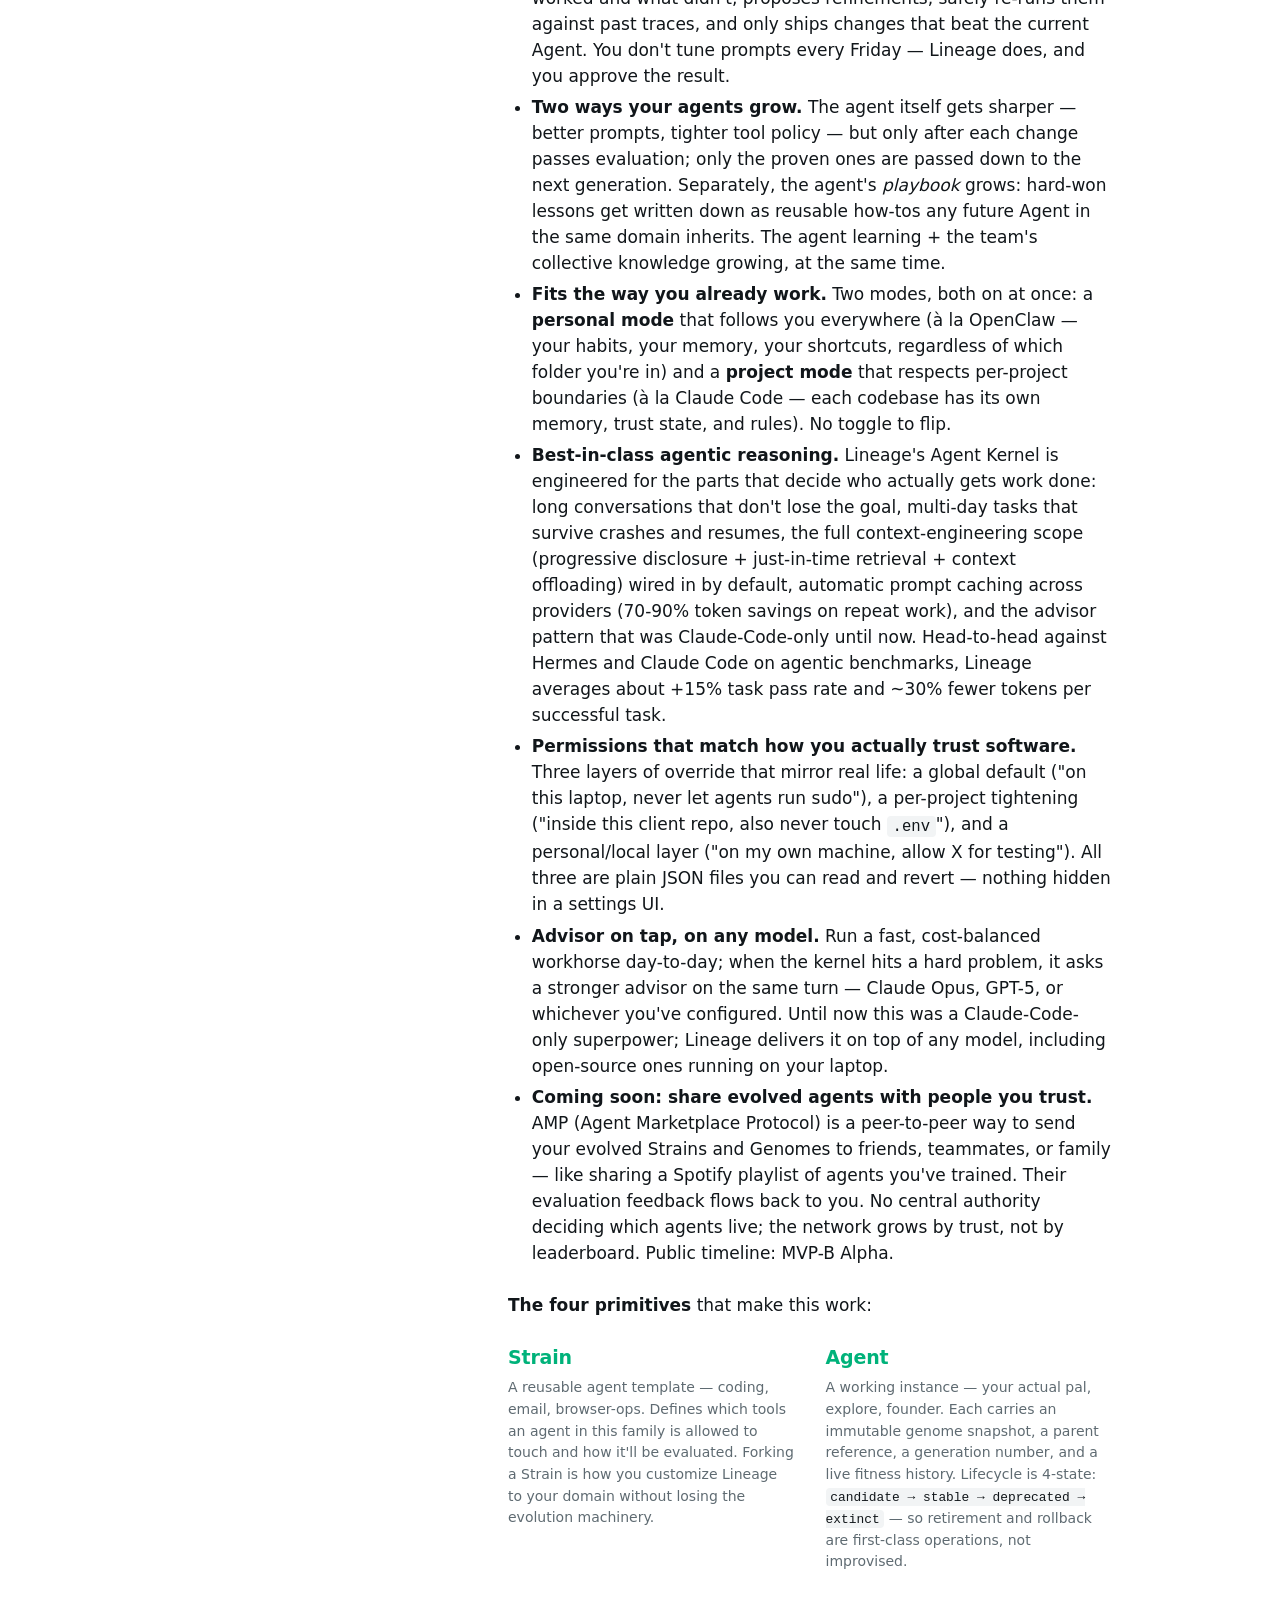
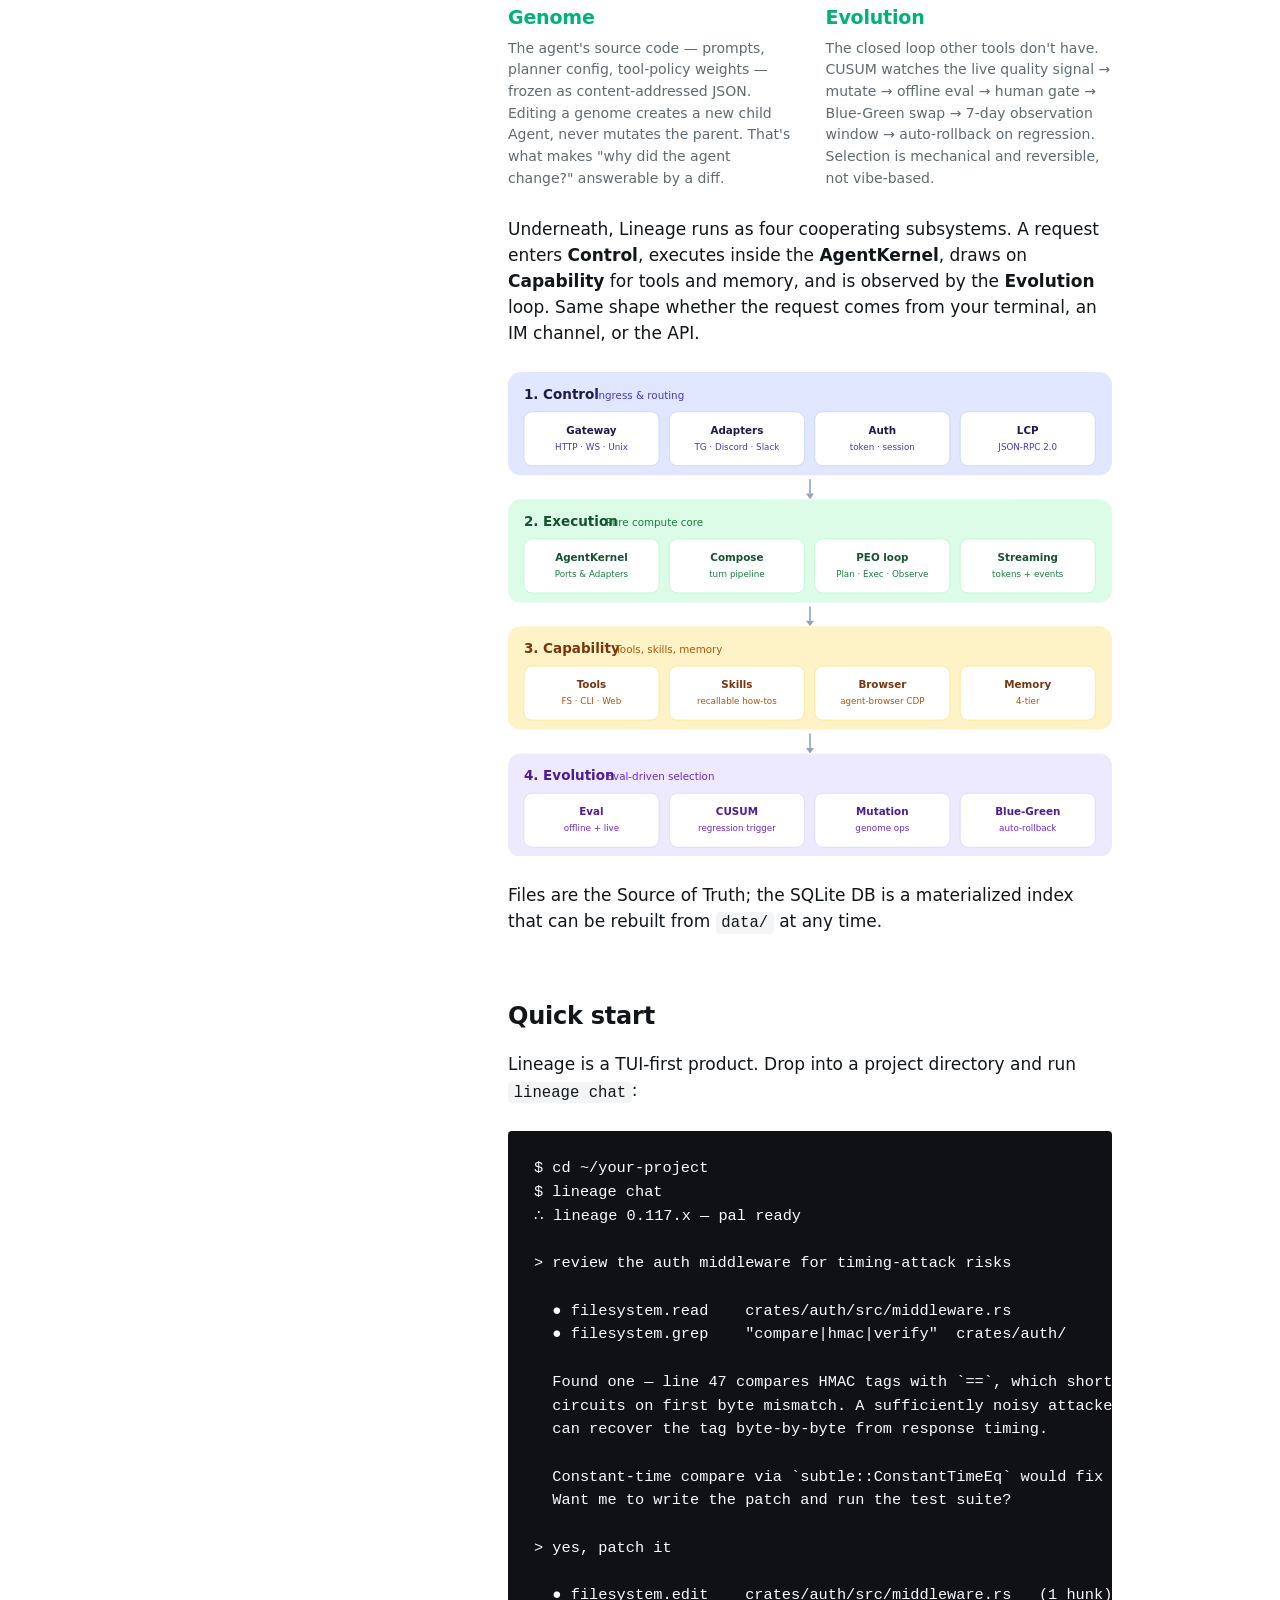
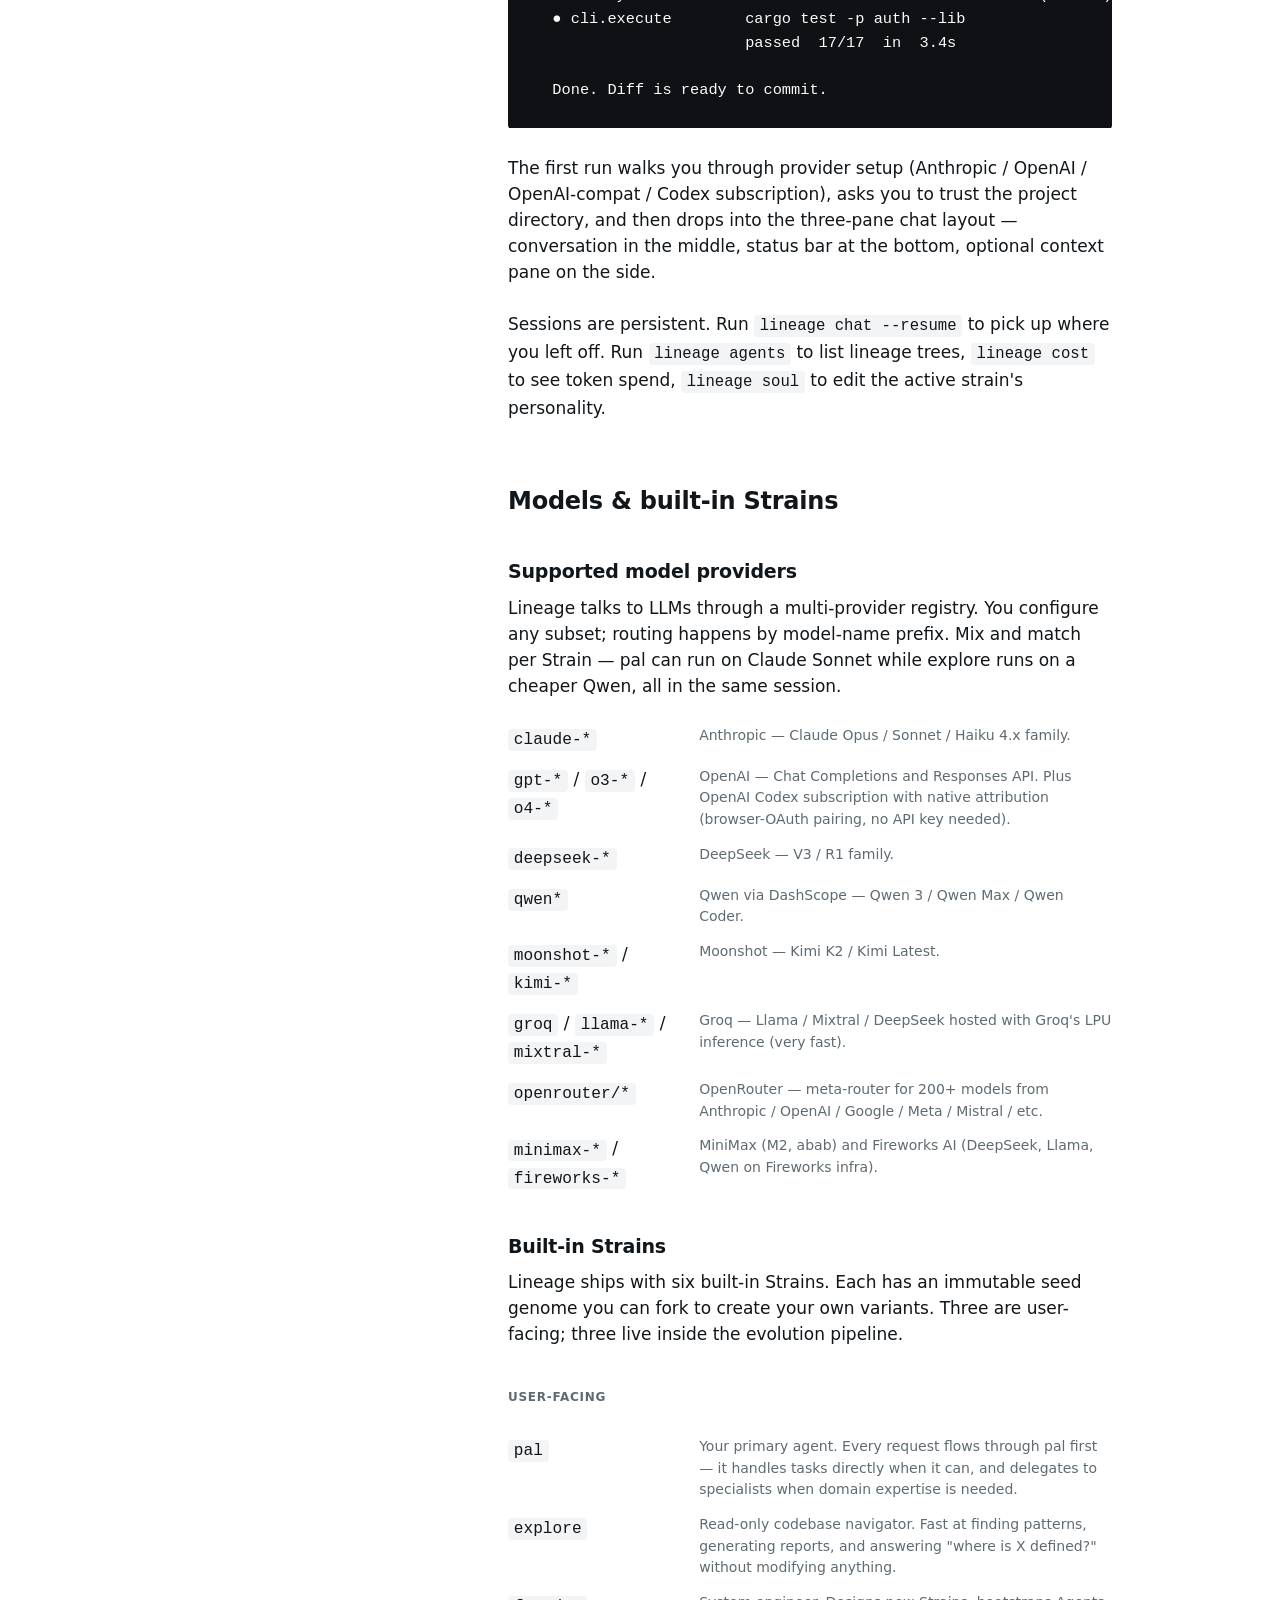
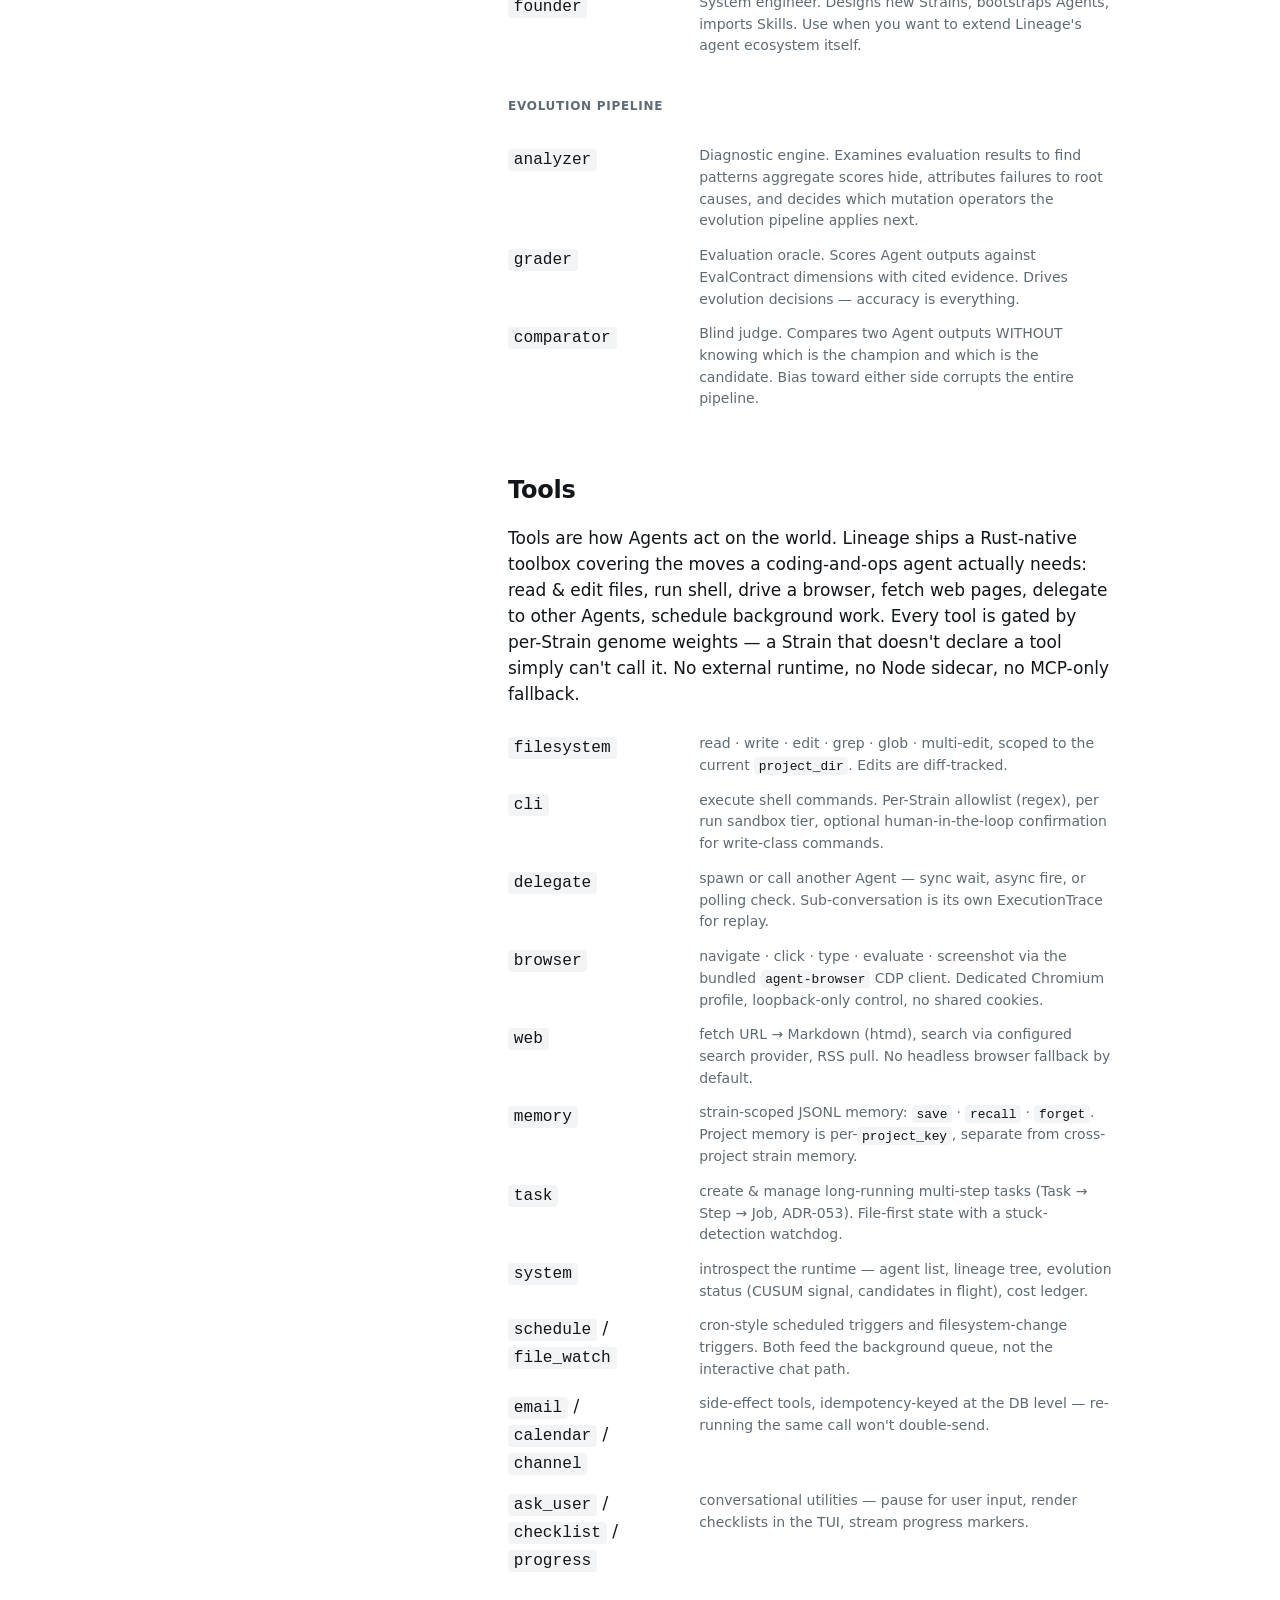
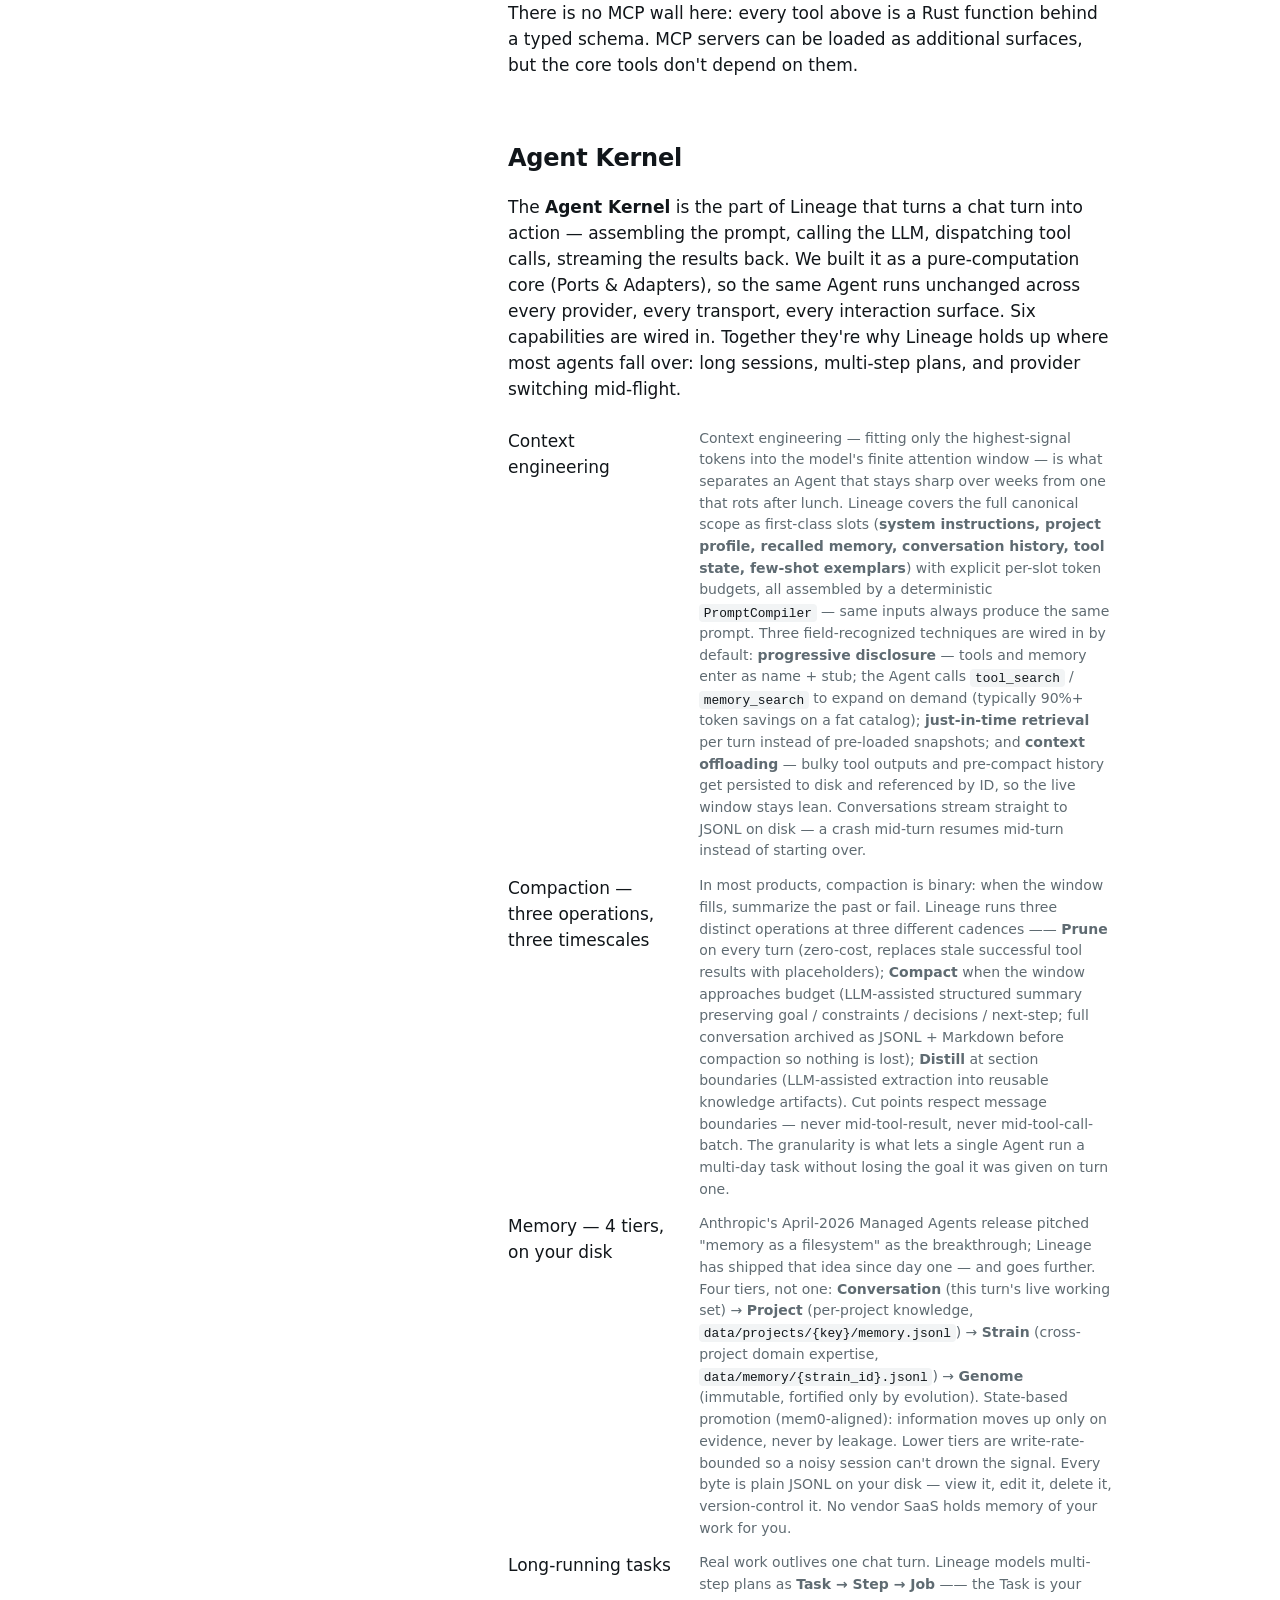
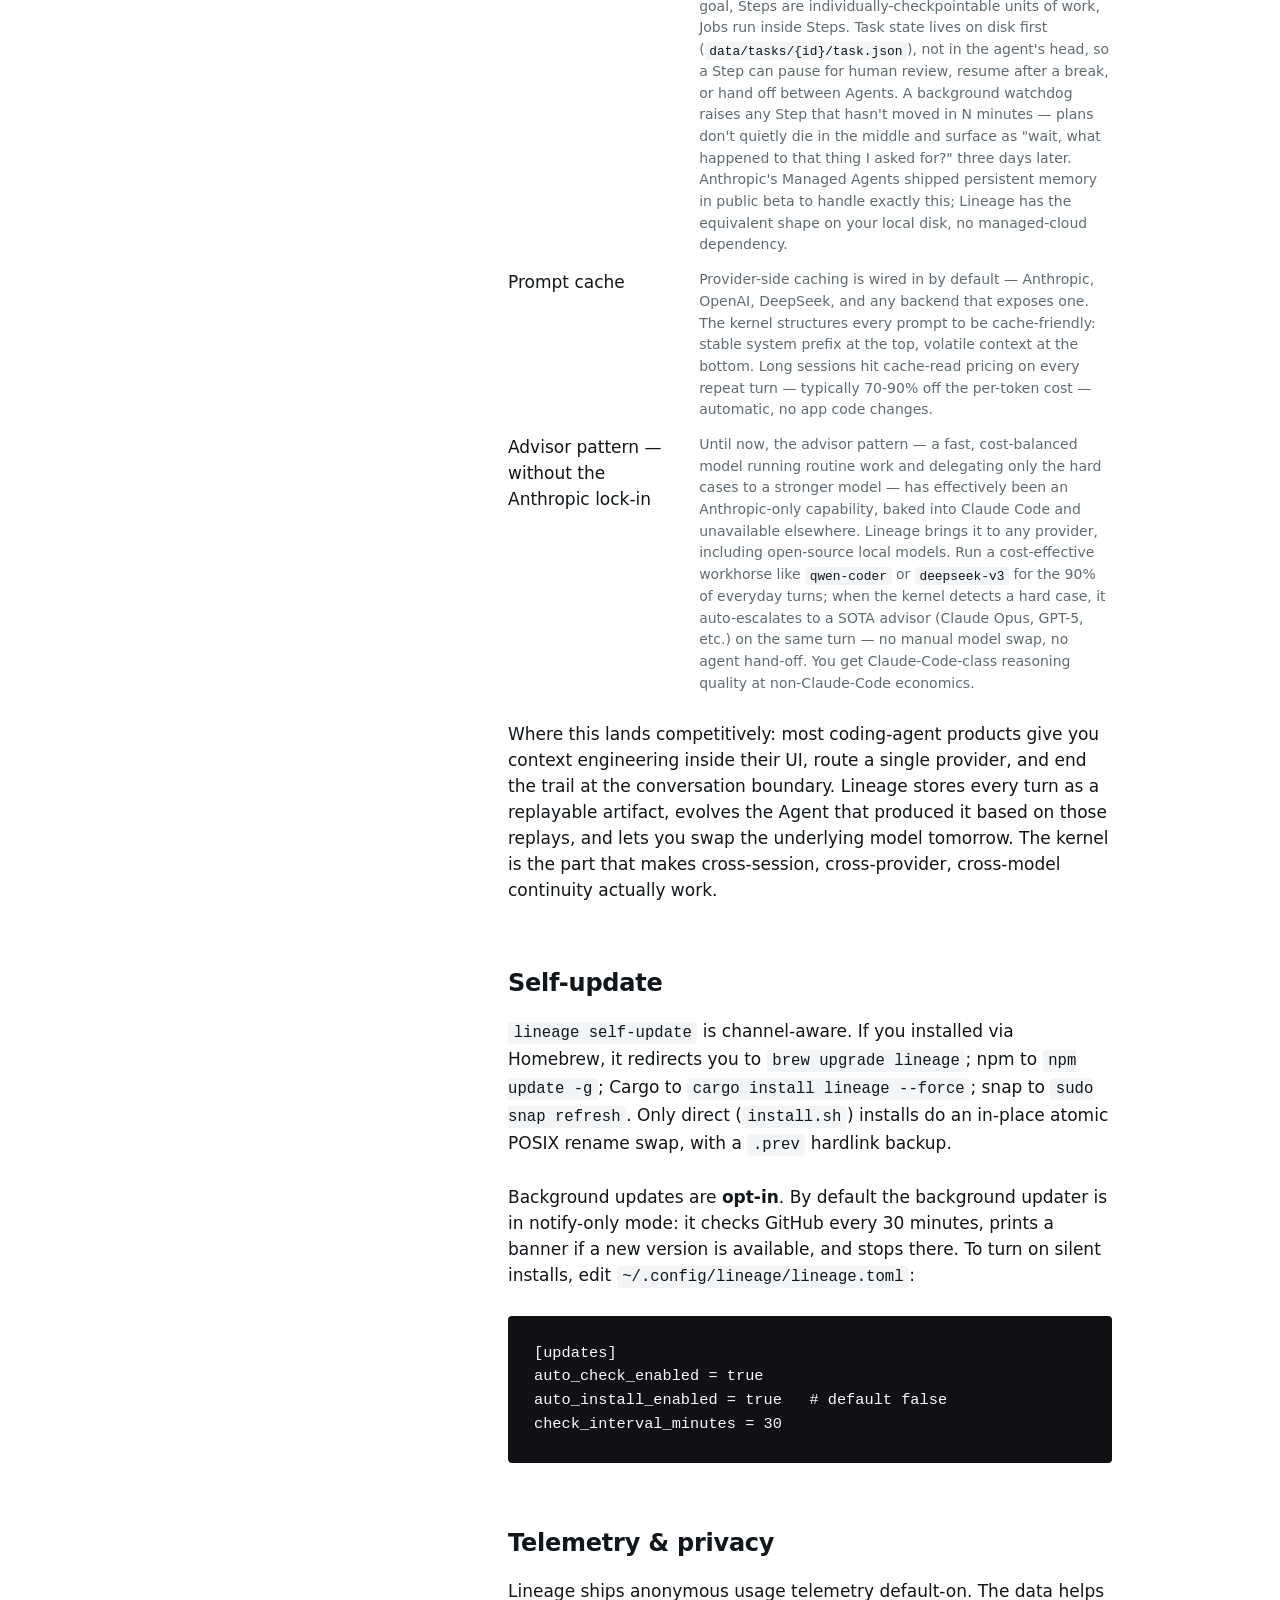
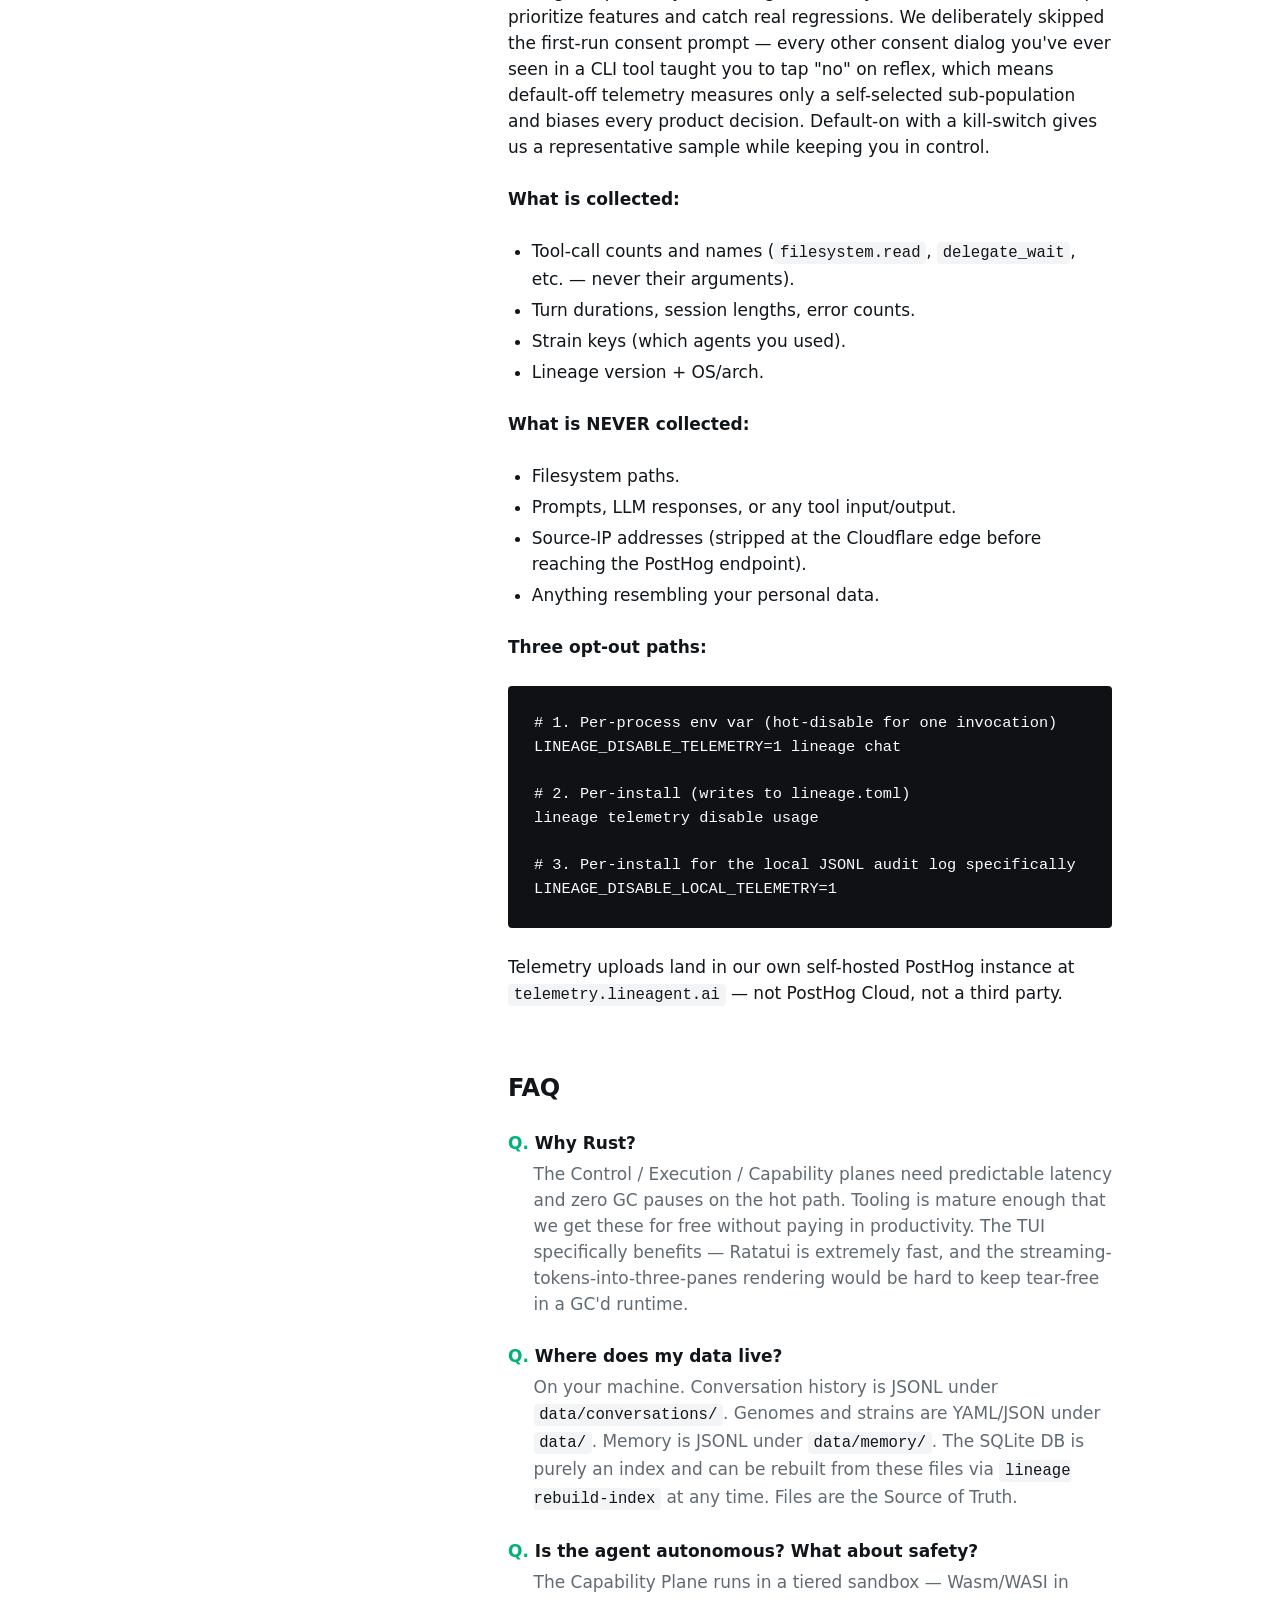
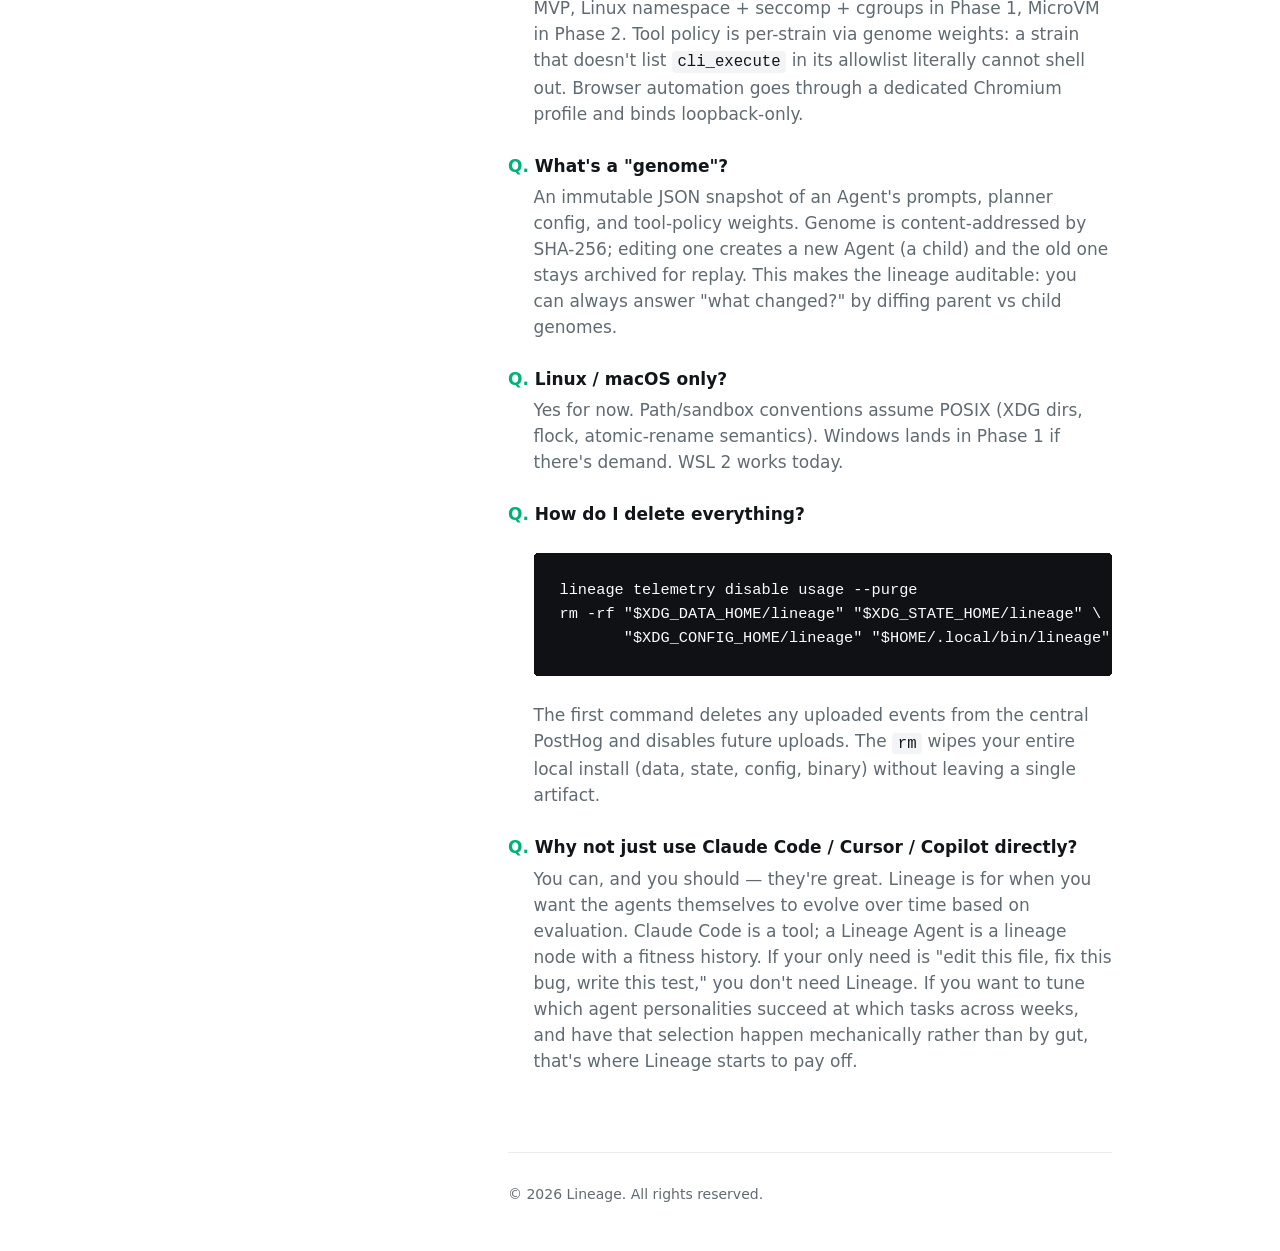
==== commit e190fee6: "fix(landing): root-relative asset paths so /zh/ and /ja/ load CSS The previous build emitted relativ" ====
--- a/index.html
+++ b/index.html
@@ -27,22 +27,40 @@
 <head>
     <meta charset="utf-8">
     <meta name="viewport" content="width=device-width, initial-scale=1">
-    <title>Lineage — evolution-native agent runtime</title>
-    <meta name="description" content="Lineage is an evolution-native multi-agent runtime. Agents have parents, generations, and fitness histories. Self-hosted, local-first, evaluation-driven.">
-
-    <link rel="icon" href="favicon.svg" type="image/svg+xml">
-    <link rel="stylesheet" href="style.css">
-
-    <link rel="alternate" hreflang="en" href="https://www.lineagent.ai/#en">
-    <link rel="alternate" hreflang="zh" href="https://www.lineagent.ai/#zh">
-    <link rel="alternate" hreflang="ja" href="https://www.lineagent.ai/#ja">
+    <title>Lineage — Self-Hosted Multi-Agent Runtime in Rust</title>
+    <meta name="description" content="Self-hosted multi-agent runtime where Agents evolve over time. Founder Agent designs from fuzzy ideas. Rust core, 9 LLM providers, local-first, files on disk.">
+
+    <link rel="icon" href="/favicon.svg" type="image/svg+xml">
+    <link rel="stylesheet" href="/style.css">
+
+    <!-- Canonical URL — content lives at the root regardless of the
+         active language (trilingual gating happens client-side). -->
+    <link rel="canonical" href="https://www.lineagent.ai/">
+
+    <!-- Crawler hints. /llms.txt is a markdown summary aimed at AI
+         assistants (ChatGPT / Claude / Perplexity); /sitemap.xml is
+         the standard machine-readable URL list. -->
+    <link rel="sitemap" type="application/xml" href="/sitemap.xml">
+
+    <link rel="alternate" hreflang="en" href="https://www.lineagent.ai/">
+    <link rel="alternate" hreflang="zh" href="https://www.lineagent.ai/zh/">
+    <link rel="alternate" hreflang="ja" href="https://www.lineagent.ai/ja/">
     <link rel="alternate" hreflang="x-default" href="https://www.lineagent.ai/">
 
-    <meta property="og:title" content="Lineage — evolution-native agent runtime">
-    <meta property="og:description" content="Agents with parents, generations, and fitness histories. Self-hosted, local-first, evaluation-driven.">
+    <meta property="og:title" content="Lineage — Self-Hosted Multi-Agent Runtime in Rust">
+    <meta property="og:description" content="Agents that evolve over time. Founder Agent designs from a fuzzy idea. Runs across 9 LLM providers including local open-source models.">
     <meta property="og:url" content="https://www.lineagent.ai/">
     <meta property="og:type" content="website">
-    <meta name="twitter:card" content="summary">
+    <meta property="og:site_name" content="Lineage">
+    <meta property="og:image" content="https://www.lineagent.ai/og-image.svg">
+    <meta property="og:image:width" content="1200">
+    <meta property="og:image:height" content="630">
+    <meta property="og:image:alt" content="Lineage — Self-Hosted Multi-Agent Runtime in Rust. ASCII brand mark in mint on a dark background, with the install one-liner: curl -fsSL lineagent.ai/install.sh | sh">
+    <meta name="twitter:card" content="summary_large_image">
+    <meta name="twitter:title" content="Lineage — Self-Hosted Multi-Agent Runtime in Rust">
+    <meta name="twitter:description" content="Agents that evolve over time. Founder Agent designs from a fuzzy idea. Runs across 9 LLM providers including local open-source models.">
+    <meta name="twitter:image" content="https://www.lineagent.ai/og-image.svg">
+    <meta name="twitter:image:alt" content="Lineage — Self-Hosted Multi-Agent Runtime in Rust">
 
     <!-- FOUC-prevention: resolve theme synchronously before stylesheet
          applies. Reads localStorage (lineage-theme: 'auto' | 'light' |
@@ -64,6 +82,116 @@
         }
     })();
     </script>
+
+    <!-- Structured data: SoftwareApplication for product surfacing,
+         FAQPage for SERP rich-result eligibility on the FAQ section.
+         Both schemas are schema.org-spec'd and Google-validated. -->
+    <script type="application/ld+json">
+    {
+        "@context": "https://schema.org",
+        "@type": "SoftwareApplication",
+        "name": "Lineage",
+        "alternateName": ["Lineage Agent Runtime", "lineagent"],
+        "applicationCategory": "DeveloperApplication",
+        "applicationSubCategory": "AI Agent Runtime",
+        "operatingSystem": "macOS, Linux",
+        "description": "Self-hosted multi-agent runtime where Agents evolve over time through evaluation. Founder Agent designs new Agents from a fuzzy goal, runs an offline evaluation, and ships a validated Agent. Each conversation produces evidence; only proven changes are promoted to the next generation. Rust core, 9 LLM providers, local-first.",
+        "url": "https://www.lineagent.ai/",
+        "downloadUrl": "https://www.lineagent.ai/install.sh",
+        "softwareVersion": "0.117.x",
+        "programmingLanguage": "Rust",
+        "license": "https://github.com/nowa/lineage/blob/main/COPYRIGHT.md",
+        "image": "https://www.lineagent.ai/og-image.svg",
+        "offers": {
+            "@type": "Offer",
+            "price": "0",
+            "priceCurrency": "USD",
+            "availability": "https://schema.org/InStock"
+        },
+        "featureList": [
+            "Evolution-driven Agent improvement (CUSUM trigger, offline eval, Blue-Green swap, auto-rollback)",
+            "Multi-provider LLM (Anthropic Claude, OpenAI GPT, DeepSeek, Qwen, Moonshot Kimi, Groq, OpenRouter, MiniMax, Fireworks)",
+            "Self-hosted, local-first storage (files are Source of Truth, SQLite as index)",
+            "Six built-in Strains: pal, explore, founder, analyzer, grader, comparator",
+            "Agent Kernel: context engineering, three-stage compaction, four-tier memory, long-running tasks, prompt cache, advisor pattern",
+            "Personal mode + project mode, both on at once",
+            "Three-layer permission control (User / Project / Local)",
+            "Rust-native browser automation (agent-browser, loopback-only)",
+            "Multi-step task orchestration (Task → Step → Job)",
+            "Three-channel install: brew, npm, curl"
+        ],
+        "author": {
+            "@type": "Organization",
+            "name": "Lineage",
+            "url": "https://www.lineagent.ai"
+        }
+    }
+    </script>
+
+    <script type="application/ld+json">
+    {
+        "@context": "https://schema.org",
+        "@type": "FAQPage",
+        "mainEntity": [
+            {
+                "@type": "Question",
+                "name": "Why Rust?",
+                "acceptedAnswer": {
+                    "@type": "Answer",
+                    "text": "The Control / Execution / Capability planes need predictable latency and zero GC pauses on the hot path. Tooling is mature enough to get these without paying in productivity. The TUI specifically benefits — Ratatui is extremely fast, and streaming-tokens-into-three-panes rendering would be hard to keep tear-free in a GC'd runtime."
+                }
+            },
+            {
+                "@type": "Question",
+                "name": "Where does my data live?",
+                "acceptedAnswer": {
+                    "@type": "Answer",
+                    "text": "On your machine. Conversation history is JSONL under data/conversations/. Genomes and Strains are YAML/JSON under data/. Memory is JSONL under data/memory/. The SQLite DB is purely an index and can be rebuilt from these files via lineage rebuild-index at any time. Files are the Source of Truth."
+                }
+            },
+            {
+                "@type": "Question",
+                "name": "Is the agent autonomous? What about safety?",
+                "acceptedAnswer": {
+                    "@type": "Answer",
+                    "text": "The Capability Plane runs in a tiered sandbox — Wasm/WASI in MVP, Linux namespace + seccomp + cgroups in Phase 1, MicroVM in Phase 2. Tool policy is per-Strain via genome weights: a Strain that doesn't list cli_execute in its allowlist literally cannot shell out. Browser automation goes through a dedicated Chromium profile and binds loopback-only."
+                }
+            },
+            {
+                "@type": "Question",
+                "name": "What is a genome in Lineage?",
+                "acceptedAnswer": {
+                    "@type": "Answer",
+                    "text": "An immutable JSON snapshot of an Agent's prompts, planner config, and tool-policy weights. Genome is content-addressed by SHA-256; editing one creates a new Agent (a child) and the old one stays archived for replay. This makes the lineage auditable: you can always answer 'what changed?' by diffing parent vs child genomes."
+                }
+            },
+            {
+                "@type": "Question",
+                "name": "Linux and macOS only?",
+                "acceptedAnswer": {
+                    "@type": "Answer",
+                    "text": "Yes for now. Path/sandbox conventions assume POSIX (XDG dirs, flock, atomic-rename semantics). Windows lands in Phase 1 if there is demand. WSL 2 works today."
+                }
+            },
+            {
+                "@type": "Question",
+                "name": "How do I delete everything Lineage stored?",
+                "acceptedAnswer": {
+                    "@type": "Answer",
+                    "text": "Run: lineage telemetry disable usage --purge ; rm -rf $XDG_DATA_HOME/lineage $XDG_STATE_HOME/lineage $XDG_CONFIG_HOME/lineage $HOME/.local/bin/lineage. The first command deletes any uploaded events from the central PostHog and disables future uploads. The rm wipes your entire local install (data, state, config, binary) without leaving a single artifact."
+                }
+            },
+            {
+                "@type": "Question",
+                "name": "Why not just use Claude Code, Cursor, or Copilot directly?",
+                "acceptedAnswer": {
+                    "@type": "Answer",
+                    "text": "You can, and you should — they are great. Lineage is for when you want the agents themselves to evolve over time based on evaluation. Claude Code is a tool; a Lineage Agent is a lineage node with a fitness history. If your only need is 'edit this file, fix this bug, write this test,' you don't need Lineage. If you want to tune which agent personalities succeed at which tasks across weeks, and have that selection happen mechanically rather than by gut, that is where Lineage starts to pay off."
+                }
+            }
+        ]
+    }
+    </script>
 </head>
 <body>
 
@@ -109,9 +237,9 @@
                 </svg>
             </button>
             <ul class="dropdown-menu" role="menu">
-                <li><button type="button" data-lang-set="en" role="menuitem"><span class="label">English</span></button></li>
-                <li><button type="button" data-lang-set="zh" role="menuitem"><span class="label">简体中文</span></button></li>
-                <li><button type="button" data-lang-set="ja" role="menuitem"><span class="label">日本語</span></button></li>
+                <li><a href="/" data-lang-set="en" role="menuitem" aria-current="true"><span class="label">English</span></a></li>
+                <li><a href="/zh/" data-lang-set="zh" role="menuitem"><span class="label">简体中文</span></a></li>
+                <li><a href="/ja/" data-lang-set="ja" role="menuitem"><span class="label">日本語</span></a></li>
             </ul>
         </div>
 
@@ -168,54 +296,54 @@
         <ul>
             <li><a href="#install">
                 <span lang="en">Install</span>
-                <span lang="zh">安装</span>
-                <span lang="ja">インストール</span>
+                
+                
             </a></li>
             <li><a href="#what">
                 <span lang="en">What is Lineage?</span>
-                <span lang="zh">Lineage 是什么？</span>
-                <span lang="ja">Lineage とは？</span>
+                
+                
             </a></li>
             <li><a href="#quickstart">
                 <span lang="en">Quick start</span>
-                <span lang="zh">快速开始</span>
-                <span lang="ja">クイックスタート</span>
+                
+                
             </a></li>
             <li><a href="#models">
                 <span lang="en">Models &amp; Strains</span>
-                <span lang="zh">模型与 Strain</span>
-                <span lang="ja">モデルと Strain</span>
+                
+                
             </a></li>
             <li><a href="#tools">
                 <span lang="en">Tools</span>
-                <span lang="zh">Tools</span>
-                <span lang="ja">Tools</span>
+                
+                
             </a></li>
             <li><a href="#kernel">
                 <span lang="en">Agent Kernel</span>
-                <span lang="zh">Agent Kernel</span>
-                <span lang="ja">Agent Kernel</span>
+                
+                
             </a></li>
             <li><a href="#self-update">
                 <span lang="en">Self-update</span>
-                <span lang="zh">自更新</span>
-                <span lang="ja">自動更新</span>
+                
+                
             </a></li>
             <li><a href="#telemetry">
                 <span lang="en">Telemetry &amp; privacy</span>
-                <span lang="zh">遥测与隐私</span>
-                <span lang="ja">テレメトリとプライバシー</span>
+                
+                
             </a></li>
             <li><a href="#faq">
                 <span lang="en">FAQ</span>
-                <span lang="zh">常见问题</span>
-                <span lang="ja">FAQ</span>
+                
+                
             </a></li>
         </ul>
     </nav>
 
     <footer class="sidebar-footer">
-        <p>© 2026 Lineage. <span lang="en">All rights reserved.</span><span lang="zh">保留所有权利。</span><span lang="ja">All rights reserved.</span></p>
+        <p>© 2026 Lineage. <span lang="en">All rights reserved.</span></p>
     </footer>
 </aside>
 
@@ -227,8 +355,8 @@
      sidebar nav already covers Install / What is this navigation. -->
 <section id="home" class="hero">
     <h1 class="hero-tagline" lang="en">An evolution-native multi-agent runtime.</h1>
-    <h1 class="hero-tagline" lang="zh">一个原生支持演化的多 Agent 运行时。</h1>
-    <h1 class="hero-tagline" lang="ja">進化をネイティブに扱うマルチエージェント・ランタイム。</h1>
+    
+    
 
 <pre class="hero-mark" aria-hidden="true">  ███████
  ██ █ █ ██
@@ -242,17 +370,8 @@
         immutable genome records, and fitness histories. Evaluation
         drives evolution: the weak retire, the strong reproduce.
     </p>
-    <p class="hero-sub" lang="zh">
-        Lineage 让 Agent 像生命一样演化。它们不是一次性的配置文件 ——
-        有父代、世代、不可变的基因组记录和适应度历史。
-        评估驱动演化：弱者退役，强者繁衍。
-    </p>
-    <p class="hero-sub" lang="ja">
-        Lineage は Agent を生命のように進化させます。
-        一度きりの設定ファイルではありません ——
-        親、世代、不変な genome レコード、適応度（fitness）の履歴を持ちます。
-        評価が進化を駆動し、弱者は退役し、強者は繁殖します。
-    </p>
+    
+    
 
     <p class="hero-sub" lang="en">
         Tell the Founder Agent what you want, and it turns a fuzzy
@@ -262,20 +381,8 @@
         generation. In parallel, reusable how-tos accumulate, and any
         future Agent in the same domain inherits them.
     </p>
-    <p class="hero-sub" lang="zh">
-        告诉 Founder Agent 你想要什么，它会帮你把模糊的想法变成高质量 Agent，
-        并在创建 Agent 时跑离线评估。
-        后续每次使用都留下可评估痕迹，被证实更强的改动才会传到下一代；
-        同时沉淀出可复用的 how-to，未来同领域的 Agent 都能继承。
-    </p>
-    <p class="hero-sub" lang="ja">
-        Founder Agent にやってほしいことを伝えるだけ。
-        曖昧なアイデアを高品質な Agent に変え、Agent 作成時に
-        オフライン評価を実行します。以降の利用はすべて評価可能な痕跡を残し、
-        現在のバージョンより強いと証明された変更だけが次世代に受け継がれます。
-        同時に再利用可能な how-to が蓄積され、同じドメインの将来の Agent は
-        それを継承します。
-    </p>
+    
+    
 
     <p class="hero-sub" lang="en">
         The Agent Kernel is built for real work: long conversations
@@ -283,34 +390,20 @@
         prompt caching across providers saves 70-90% on tokens, and
         the advisor pattern works on any base model.
     </p>
-    <p class="hero-sub" lang="zh">
-        Agent Kernel 为真实工作设计：长对话不丢目标、跨天任务能续上、
-        跨 provider prompt cache 省 70-90% token、任意底模都可调用 advisor。
-    </p>
-    <p class="hero-sub" lang="ja">
-        Agent Kernel は実ワークロードのために設計 ——
-        長い会話でゴールを見失わない、複数日のタスクがクラッシュ後も再開、
-        プロバイダ越えのプロンプトキャッシュでトークンを 70-90% 節約、
-        任意のベースモデルで使える advisor パターン。
-    </p>
+    
+    
 
     <p class="hero-sub" lang="en">
         Local-first, self-hosted by default. Rust core + Ratatui TUI.
         Three install channels: brew, npm, or curl.
     </p>
-    <p class="hero-sub" lang="zh">
-        Local-first，默认自托管。Rust 内核 + Ratatui TUI。
-        brew、npm、curl 三种安装方式。
-    </p>
-    <p class="hero-sub" lang="ja">
-        ローカルファースト、デフォルトでセルフホスト。
-        Rust コア + Ratatui TUI。3 つのインストール方法：brew、npm、curl。
-    </p>
+    
+    
 
     <div class="install-line">
         <code>curl -fsSL https://www.lineagent.ai/install.sh | sh</code>
         <button type="button" class="copy-btn" data-copy="curl -fsSL https://www.lineagent.ai/install.sh | sh">
-            <span lang="en">copy</span><span lang="zh">复制</span><span lang="ja">コピー</span>
+            <span lang="en">copy</span>
         </button>
     </div>
 </section>
@@ -319,35 +412,28 @@
 <!-- Install ──────────────────────────────────────────────────────── -->
 <section id="install">
 <h2 lang="en">Install<a class="headerlink" href="#install">#</a></h2>
-<h2 lang="zh">安装<a class="headerlink" href="#install">#</a></h2>
-<h2 lang="ja">インストール<a class="headerlink" href="#install">#</a></h2>
+
+
 
 <p lang="en">
     Pick whichever package manager you already use. All three
     channels ship the same release — same semver, same binary, same
     self-update behavior. Choose by familiarity.
 </p>
-<p lang="zh">
-    选你已经在用的那个包管理器即可。三条渠道发的是同一个 release ——
-    同一个 semver、同一个二进制、同一套自更新行为。按熟悉程度选就行。
-</p>
-<p lang="ja">
-    すでに使っているパッケージマネージャーを選んでください。3 つのチャンネルは
-    同じリリースを配布します —— 同じ semver、同じバイナリ、同じ自動更新の挙動。
-    慣れているもので構いません。
-</p>
+
+
 
 <h3 lang="en">Homebrew (macOS &amp; Linux)</h3>
-<h3 lang="zh">Homebrew（macOS 与 Linux）</h3>
-<h3 lang="ja">Homebrew (macOS / Linux)</h3>
+
+
 <pre><code>brew install nowa/lineage/lineage</code></pre>
 
 <h3>npm</h3>
 <pre><code>npm install -g @lineage/cli</code></pre>
 
 <h3 lang="en">Direct (curl)</h3>
-<h3 lang="zh">直装（curl）</h3>
-<h3 lang="ja">直接インストール（curl）</h3>
+
+
 <pre><code>curl -fsSL https://www.lineagent.ai/install.sh | sh</code></pre>
 
 <p lang="en">
@@ -357,32 +443,20 @@
     refuses to run as root and warns you if <code>~/.local/bin</code>
     isn't on your <code>$PATH</code>.
 </p>
-<p lang="zh">
-    安装脚本会下载对应平台的 tarball，对照公开的 <code>checksums.txt</code>
-    校验 SHA-256，然后把 <code>lineage</code> 放到 <code>~/.local/bin</code>。
-    它拒绝以 root 身份运行；如果 <code>~/.local/bin</code> 不在你的
-    <code>$PATH</code> 里，会给出提示。
-</p>
-<p lang="ja">
-    インストーラーはプラットフォーム別の tarball をダウンロードし、
-    公開されている <code>checksums.txt</code> に対して SHA-256 を検証してから、
-    <code>lineage</code> を <code>~/.local/bin</code> に配置します。
-    root での実行は拒否され、<code>~/.local/bin</code> が
-    <code>$PATH</code> に含まれていない場合は警告します。
-</p>
+
+
 
 <p lang="en">Verify:</p>
-<p lang="zh">验证：</p>
-<p lang="ja">確認：</p>
+
+
 <pre><code>lineage --version
 lineage status</code></pre>
 
 <div class="callout">
     <p lang="en"><strong>Windows</strong> is not yet supported. Use WSL 2 with
     a recent Ubuntu rootfs in the meantime.</p>
-    <p lang="zh"><strong>Windows</strong> 暂未支持。在此之前请用 WSL 2 + 较新的 Ubuntu rootfs。</p>
-    <p lang="ja"><strong>Windows</strong> は未対応です。当面は WSL 2 +
-    最新の Ubuntu rootfs をご利用ください。</p>
+    
+    
 </div>
 </section>
 
@@ -390,18 +464,14 @@
 <!-- What is Lineage? ─────────────────────────────────────────────── -->
 <section id="what">
 <h2 lang="en">What is Lineage?<a class="headerlink" href="#what">#</a></h2>
-<h2 lang="zh">Lineage 是什么？<a class="headerlink" href="#what">#</a></h2>
-<h2 lang="ja">Lineage とは？<a class="headerlink" href="#what">#</a></h2>
+
+
 
 <p lang="en">
     <strong>Lineage is a system where your Agents grow up on their own.</strong>
 </p>
-<p lang="zh">
-    <strong>Lineage 是一个让 Agent 自己长大的系统。</strong>
-</p>
-<p lang="ja">
-    <strong>Lineage は、Agent 自身が育っていくシステムです。</strong>
-</p>
+
+
 
 <p lang="en">
     You don't need to write YAML and you don't need to know prompt
@@ -412,22 +482,8 @@
     before delivery. The grunt work between a fuzzy idea and a
     usable Agent — Lineage does it for you.
 </p>
-<p lang="zh">
-    你不需要写 YAML，也不需要懂 prompt engineering。
-    告诉它你想要什么 —— "帮我处理 SRE 事故分级"、"写更好的 release notes" ——
-    Founder Agent 会读你的代码库、设计规格、写 prompt、配工具策略，
-    并在交付之前先跑一次离线评估。
-    从模糊的想法到一个可用的 Agent，中间那段苦力活，Lineage 替你做了。
-</p>
-<p lang="ja">
-    YAML を書く必要はありません。プロンプトエンジニアリングを知っている必要もありません。
-    やってほしいことを伝えるだけ ——
-    「SRE インシデントトリアージを担って」「リリースノートをもっと上手く書いて」——
-    Founder Agent があなたのコードベースを読み、仕様を設計し、プロンプトを書き、
-    ツールポリシーを構成し、納品前にオフライン評価を実行します。
-    曖昧なアイデアから使える Agent までの間にある「下準備」を、
-    Lineage が代わりにやります。
-</p>
+
+
 
 <p lang="en">
     More importantly, it doesn't stop at version one. Every
@@ -441,28 +497,8 @@
     domain inherits. The Agent learns, and the team's collective
     knowledge accrues.
 </p>
-<p lang="zh">
-    更关键的是它不会停在第一个版本。每次对话都留下可评估的痕迹，
-    Lineage 会观察什么有效、什么没效，自动提出改进，
-    在历史 trace 上安全复跑，只把"被证实比当前版本更强"的改动发上去。
-    Agent 本身在变精准 —— prompt 更准、工具策略更紧；
-    同时它的"工作手册"也在变厚 ——
-    每次试错沉淀成可复用的 how-to，同领域的未来 Agent 都能继承。
-    Agent 在学，团队的集体知识也在累积。
-</p>
-<p lang="ja">
-    さらに重要なのは、最初のバージョンで止まらないこと。
-    すべての会話が評価可能な痕跡を残します。
-    Lineage は何が効いて何が効かなかったかを観察し、
-    改善案を自動的に提案し、過去のトレースで安全に再現実行し、
-    「現在のバージョンを上回ったと証明された」変更だけを出荷します。
-    Agent 自体は精緻になっていきます ——
-    プロンプトが正確になり、ツールポリシーが引き締まる ——
-    同時にその「業務マニュアル」も厚くなります ——
-    試行錯誤の積み重ねが再利用可能な how-to として書き残され、
-    同じドメインの将来の Agent はそれを継承します。
-    Agent が学び、チームの集合知も積み上がっていきます。
-</p>
+
+
 
 <p lang="en">
     Underneath, the Agent Kernel is built for real work: long
@@ -475,30 +511,12 @@
     Lineage averages about +15% task pass rate and ~30% fewer
     tokens per successful task vs. Hermes and Claude Code.
 </p>
-<p lang="zh">
-    底层的 Agent Kernel 是为真实工作设计的：长对话不丢目标、
-    跨天任务崩溃后能续上、完整的上下文工程默认全开、
-    跨 provider 自动 prompt cache 省 70-90% token、
-    以及任意底模都可调用的 advisor 模式 ——
-    日常跑便宜模型，硬骨头交给 Opus 或 GPT-5。
-    在 agentic benchmark 上，Lineage 的任务通过率比 Hermes、Claude Code
-    平均高约 15%，单次消耗 token 少约 30%。
-</p>
-<p lang="ja">
-    基盤の Agent Kernel は実ワークロードのために設計されています ——
-    長い会話でゴールを見失わない、複数日のタスクがクラッシュ後も
-    再開できる、コンテキストエンジニアリングのフルセットがデフォルトで
-    有効、プロバイダ越えの自動プロンプトキャッシュでトークンを 70-90% 節約、
-    そして任意のベースモデルで使える advisor パターン ——
-    日常は安価なモデルで走らせ、難所は Opus や GPT-5 に委譲します。
-    agentic ベンチマークで、Lineage は Hermes・Claude Code に対して
-    タスク通過率が平均約 15% 高く、タスク 1 件あたりのトークン消費は
-    約 30% 少ない結果になっています。
-</p>
+
+
 
 <p lang="en"><strong>Eight things Lineage does that most agent products don't:</strong></p>
-<p lang="zh"><strong>Lineage 做了八件别家产品没做的事：</strong></p>
-<p lang="ja"><strong>Lineage が他のエージェント製品では実現できていない 8 つのこと：</strong></p>
+
+
 
 <ul lang="en">
     <li><strong>High-quality Agents from a fuzzy idea.</strong> Tell
@@ -565,132 +583,12 @@
         the network grows by trust, not by leaderboard. Public
         timeline: MVP-B Alpha.</li>
 </ul>
-<ul lang="zh">
-    <li><strong>再模糊的想法，也能造出高质量 Agent。</strong>
-        告诉 Lineage 你大概想要什么 ——
-        "我需要一个处理 SRE 事故分级的 Agent"、
-        "帮我写更好的 release notes" —— Lineage 的 Founder Agent
-        会读你的代码库、设计这个 Agent 的规格、写好 prompt 和工具策略，
-        并在它出现在你面前之前先跑一次离线评估。
-        你不需要写 YAML，只需要描述这个 Agent 该做什么工作。</li>
-    <li><strong>越用越好用。</strong>每一次对话都留下可评估的痕迹。
-        Lineage 会注意到什么有效、什么没效，提出改进方案，
-        在历史 trace 上安全地复跑一遍评估，
-        只把"比当前版本更强"的改进发上去。
-        你不需要每周五去调一次 prompt —— Lineage 在调，你只需要 approve。</li>
-    <li><strong>两种方式让你的 Agent 成长。</strong>Agent 本身的表现会越来越精准 ——
-        prompt 更准、工具策略更紧 ——
-        但每个改动都得通过评估，只有被证实更好的那部分才会传到下一代。
-        另外，Agent 的"工作手册"也在变厚 ——
-        每次试错沉淀下来的方法被写成可复用的 how-to，
-        同领域的任何未来 Agent 都能继承。
-        既是 Agent 在学，也是团队集体知识在累积，两件事同时发生。</li>
-    <li><strong>按你已有的工作习惯来。</strong>两种模式同时在跑：
-        一个 <strong>personal 模式</strong>跟着你走
-        （类似 OpenClaw —— 你的习惯、你的记忆、你的快捷方式，
-        和你在哪个目录无关）；一个 <strong>project 模式</strong>
-        尊重每个项目的边界（类似 Claude Code ——
-        每个代码仓有自己的 memory、信任状态、规则）。
-        不需要你来回切，两边都开着。</li>
-    <li><strong>业内最强的 agentic 推理能力。</strong>Lineage 的
-        Agent Kernel 在那些 "决定谁真能干活" 的环节上是为最佳表现设计的：
-        长对话不丢目标、跨天任务能在崩溃后续上、
-        完整的上下文工程能力（渐进式披露 + just-in-time 检索 +
-        上下文卸载）默认全开、跨 provider 自动 prompt cache
-        （重复工作上省 70-90% token）、以及之前只有 Claude Code
-        才有的 advisor 模式。在 agentic benchmark 上和 Hermes、
-        Claude Code 同场对比，Lineage 任务通过率平均高出约 15%，
-        单次成功消耗 token 少约 30%。</li>
-    <li><strong>像信任软件那样自然地控权限。</strong>三层 override，
-        和你日常的信任习惯对齐 ——
-        全局默认（"在这台电脑上，永远不允许 Agent 跑 sudo"）、
-        项目级再收紧（"在这个客户仓里，也别动 <code>.env</code>"）、
-        个人/本地层（"我自己机器上，让 X 通过用于测试"）。
-        三层都是你能看见、能回退的纯 JSON 文件 ——
-        没有什么藏在设置 UI 里的东西。</li>
-    <li><strong>任何模型都能用 advisor。</strong>日常跑一个快又便宜的主力模型，
-        遇到硬骨头，kernel 会在同一轮里问一个更强的 advisor ——
-        Claude Opus、GPT-5、或你配置的任何模型。
-        这之前是 Claude Code 自家产品独有的能力 ——
-        Lineage 把它加在任意底模上，含你笔记本上跑的开源模型。</li>
-    <li><strong>即将到来：把演化好的 Agent 分享给你信任的人。</strong>
-        AMP（Agent Marketplace Protocol）是一种点对点的方式，
-        让你把演化出来的 Strain 和 Genome 直接发给朋友、同事、家人 ——
-        就像分享一份你训出来的 Agent 歌单一样。
-        他们的评估反馈也会流回来。
-        没有中心权威决定哪个 Agent 该活下来 ——
-        网络靠信任长大，不靠排行榜。计划：MVP-B Alpha。</li>
-</ul>
-<ul lang="ja">
-    <li><strong>曖昧なアイデアからでも、最初から高品質な Agent。</strong>
-        Lineage に大まかな要望を伝えるだけ ——
-        「SRE インシデントトリアージを担う Agent が欲しい」
-        「リリースノートを上手く書きたい」など。
-        Lineage の Founder Agent があなたのコードベースを読み、
-        その Agent の仕様を設計し、プロンプトとツールポリシーを書き、
-        あなたに見せる前にオフライン評価を実行します。
-        YAML を書く必要はありません。仕事の内容を説明するだけです。</li>
-    <li><strong>使えば使うほど良くなる。</strong>すべての会話が評価可能な
-        痕跡を残します。Lineage は何が機能し何が機能しなかったかを観察し、
-        改善を提案し、過去のトレース上で安全に評価を再実行し、
-        現在の Agent を上回ったものだけを出荷します。
-        毎週金曜にプロンプトを調整する必要はありません ——
-        Lineage が調整し、あなたは承認するだけです。</li>
-    <li><strong>Agent が育つ 2 つの道筋。</strong>Agent 自体が鋭くなる ——
-        プロンプトは精度を増し、ツールポリシーは引き締まる ——
-        ただし各変更が評価を通過した場合のみ、次世代に受け継がれます。
-        さらに、Agent の「業務マニュアル」も厚くなる ——
-        試行錯誤の中で蓄積されたノウハウが再利用可能な how-to として
-        書き残され、同じドメインの将来のあらゆる Agent がそれを継承します。
-        Agent が学ぶことと、チームの集合知が積み上がることが、
-        同時に進行します。</li>
-    <li><strong>既存の作業スタイルにそのまま乗れる。</strong>
-        2 つのモードが同時に有効：<strong>personal モード</strong>は
-        あなたについて回る（OpenClaw に近い ——
-        あなたの習慣、あなたの記憶、あなたのショートカット、
-        どのディレクトリにいるかに関係なく）。
-        <strong>project モード</strong>はプロジェクト境界を尊重する
-        （Claude Code に近い —— 各コードベースは独自の memory、
-        信頼状態、ルールを持つ）。切り替え操作は不要です。</li>
-    <li><strong>業界最高水準の agentic 推論能力。</strong>
-        Lineage の Agent Kernel は「誰が実際に仕事を片付けられるか」を
-        決める箇所のために設計されています ——
-        ゴールを見失わない長い会話、クラッシュからも復帰する複数日タスク、
-        完全なコンテキストエンジニアリング・スコープ
-        （プログレッシブ・ディスクロージャ + just-in-time 検索 +
-        コンテキスト・オフロード）をデフォルトで配線、
-        プロバイダ越えの自動プロンプトキャッシュ
-        （反復作業で 70-90% のトークン削減）、
-        そしてこれまで Claude Code 専売だった advisor パターン。
-        Hermes・Claude Code と agentic ベンチマークで並べて比較した結果、
-        Lineage はタスク通過率が平均約 15% 高く、タスク 1 件あたりの
-        トークン消費は約 30% 少ないという結果になりました。</li>
-    <li><strong>ソフトウェアを信頼する自然な感覚で権限を制御。</strong>
-        3 層の override が日常の信頼感覚と一致 ——
-        グローバルデフォルト（「このノート PC では、Agent に sudo を絶対許さない」）、
-        プロジェクト単位の引き締め（「このクライアントリポジトリでは
-        <code>.env</code> にも触れさせない」）、
-        個人 / ローカル層（「自分のマシンではテスト用に X を許可」）。
-        3 層すべてが閲覧可能・ロールバック可能なプレーン JSON ファイル ——
-        設定 UI に隠された何かはありません。</li>
-    <li><strong>どのモデルでも advisor。</strong>日常は速くて安い主力モデルを
-        走らせ、難所に当たれば kernel が同じターン内でより強い advisor に
-        問い合わせる —— Claude Opus、GPT-5、あなたが設定した任意のモデル。
-        これまで Claude Code 専売だった能力を、Lineage は任意のベースモデル
-        （ノート PC で動くオープンソース含む）に提供します。</li>
-    <li><strong>近日：進化させた Agent を信頼する人と共有。</strong>
-        AMP（Agent Marketplace Protocol）は P2P 方式で、
-        進化させた Strain と Genome を友人・同僚・家族に送れる仕組み ——
-        訓練し上げた Agent のプレイリストを共有するような感覚です。
-        彼らの評価フィードバックも返ってきます。
-        どの Agent が生き残るかを中央権威が決めることはなく、
-        ネットワークはランキングではなく信頼で育ちます。
-        予定：MVP-B Alpha。</li>
-</ul>
+
+
 
 <p lang="en"><strong>The four primitives</strong> that make this work:</p>
-<p lang="zh"><strong>支撑这一切的四个原语：</strong></p>
-<p lang="ja"><strong>これを支える 4 つのプリミティブ：</strong></p>
+
+
 
 <div class="concept-grid">
     <div>
@@ -700,15 +598,8 @@
         touch and how it'll be evaluated. Forking a Strain is how you
         customize Lineage to your domain without losing the evolution
         machinery.</p>
-        <p lang="zh">可复用的 Agent 模板 —— 编码、邮件、浏览器自动化。
-        定义这个族里的 Agent 能用哪些 tool、怎么被评估。
-        想把 Lineage 适配到你自己的领域，fork 一个 Strain 就行 ——
-        演化机制照旧。</p>
-        <p lang="ja">再利用可能な Agent テンプレート ——
-        コーディング、メール、ブラウザ操作など。このファミリの Agent が
-        触れる tool と、評価方法を定義します。Strain を fork するだけで
-        自分のドメインに合わせたカスタマイズができ、進化の仕組みは
-        そのまま使えます。</p>
+        
+        
     </div>
     <div>
         <h3>Agent</h3>
@@ -717,17 +608,8 @@
         a generation number, and a live fitness history. Lifecycle is
         4-state: <code>candidate → stable → deprecated → extinct</code> —
         so retirement and rollback are first-class operations, not improvised.</p>
-        <p lang="zh">具体在跑的实例 —— 你能用的 pal、explore、founder 本体。
-        每一个都带着不可变的 genome 快照、parent 引用、世代号、
-        持续记录的 fitness 历史。生命周期 4 状态：
-        <code>candidate → stable → deprecated → extinct</code> ——
-        退役和回滚是头等公民，不是临时凑出来的。</p>
-        <p lang="ja">実際に稼働するインスタンス ——
-        あなたが使う pal、explore、founder 本体です。それぞれが
-        不変な genome スナップショット、親への参照、世代番号、
-        稼働中の fitness 履歴を持ちます。ライフサイクルは 4 状態
-        （<code>candidate → stable → deprecated → extinct</code>）——
-        退役とロールバックがファーストクラスの操作として組み込まれています。</p>
+        
+        
     </div>
     <div>
         <h3>Genome</h3>
@@ -736,14 +618,8 @@
         a genome creates a new child Agent, never mutates the parent.
         That's what makes "why did the agent change?" answerable by
         a diff.</p>
-        <p lang="zh">Agent 的"源代码"—— prompt、planner 配置、tool-policy 权重 ——
-        冻结成内容寻址的 JSON。编辑 genome 会产生一个新的子 Agent，
-        永远不会改父代。所以"为什么这个 Agent 变了？"这个问题，
-        永远能用一次 diff 答出来。</p>
-        <p lang="ja">Agent の「ソースコード」—— プロンプト、planner 設定、
-        tool-policy の重み —— をコンテンツアドレス JSON として凍結します。
-        genome の編集は新しい子 Agent を生成し、親は決して変更されません。
-        だからこそ「なぜ Agent が変わったのか？」は、常に diff で答えられます。</p>
+        
+        
     </div>
     <div>
         <h3>Evolution</h3>
@@ -751,13 +627,8 @@
         the live quality signal → mutate → offline eval → human gate →
         Blue-Green swap → 7-day observation window → auto-rollback on
         regression. Selection is mechanical and reversible, not vibe-based.</p>
-        <p lang="zh">别家工具没有的闭环。CUSUM 监控线上质量信号 → 变异 → 离线评估
-        → 人工 gate → Blue-Green 切换 → 7 天观察窗 → 检测到回归自动回滚。
-        选择是机械化、可回滚的，而不是凭感觉。</p>
-        <p lang="ja">他のツールが持たないクローズドループ。CUSUM がライブの
-        品質シグナルを監視 → 変異 → オフライン評価 → 人手 gate →
-        Blue-Green 切替 → 7 日間の観察窓 → リグレッション検出時に
-        自動ロールバック。選択は感覚ではなく、機械的かつ可逆です。</p>
+        
+        
     </div>
 </div>
 
@@ -769,33 +640,21 @@
     <strong>Evolution</strong> loop. Same shape whether the request
     comes from your terminal, an IM channel, or the API.
 </p>
-<p lang="zh">
-    底下跑的是四个协作子系统。一个请求从 <strong>Control</strong> 进来，
-    在 <strong>AgentKernel</strong> 里执行，从 <strong>Capability</strong>
-    取工具和记忆，由 <strong>Evolution</strong> 循环观察 ——
-    无论请求来自你的终端、IM 频道，还是 API，结构都一样。
-</p>
-<p lang="ja">
-    その下では 4 つの協調するサブシステムが動きます。リクエストは
-    <strong>Control</strong> から入り、<strong>AgentKernel</strong> 内で実行され、
-    <strong>Capability</strong> からツールとメモリを取得し、
-    <strong>Evolution</strong> ループに観察されます。リクエストが
-    あなたのターミナル由来でも、IM チャネル経由でも、API からでも、
-    形は同じです。
-</p>
+
+
 
 <svg class="arch-svg" viewBox="0 0 760 610" xmlns="http://www.w3.org/2000/svg" role="img" aria-labelledby="arch-svg-title">
     <title id="arch-svg-title" lang="en">Lineage four subsystems</title>
-    <title id="arch-svg-title" lang="zh">Lineage 四个子系统</title>
-    <title id="arch-svg-title" lang="ja">Lineage の 4 サブシステム</title>
+    
+    
 
     <!-- Layer 1: Control ─────────────────────────────────────────── -->
     <g>
         <rect class="layer--control" width="760" height="130" rx="16" />
         <text x="20" y="34" font-size="17" font-weight="700" class="title--control">1. Control</text>
         <text x="110" y="34" font-size="13" class="desc--control" lang="en">Ingress &amp; routing</text>
-        <text x="110" y="34" font-size="13" class="desc--control" lang="zh">入口与路由</text>
-        <text x="110" y="34" font-size="13" class="desc--control" lang="ja">入口とルーティング</text>
+        
+        
 
         <g transform="translate(20, 50)">
             <rect class="sub--control" width="170" height="68" rx="10" stroke-width="1" />
@@ -811,8 +670,8 @@
             <rect class="sub--control" width="170" height="68" rx="10" stroke-width="1" />
             <text x="85" y="28" text-anchor="middle" font-weight="700" font-size="13" class="sub-title--control">Auth</text>
             <text x="85" y="48" text-anchor="middle" font-size="11" class="desc--control" lang="en">token · session</text>
-            <text x="85" y="48" text-anchor="middle" font-size="11" class="desc--control" lang="zh">令牌 · 会话</text>
-            <text x="85" y="48" text-anchor="middle" font-size="11" class="desc--control" lang="ja">トークン · セッション</text>
+            
+            
         </g>
         <g transform="translate(569, 50)">
             <rect class="sub--control" width="170" height="68" rx="10" stroke-width="1" />
@@ -830,8 +689,8 @@
         <rect class="layer--execution" width="760" height="130" rx="16" />
         <text x="20" y="34" font-size="17" font-weight="700" class="title--execution">2. Execution</text>
         <text x="123" y="34" font-size="13" class="desc--execution" lang="en">Pure compute core</text>
-        <text x="123" y="34" font-size="13" class="desc--execution" lang="zh">纯计算内核</text>
-        <text x="123" y="34" font-size="13" class="desc--execution" lang="ja">純粋計算コア</text>
+        
+        
 
         <g transform="translate(20, 50)">
             <rect class="sub--execution" width="170" height="68" rx="10" stroke-width="1" />
@@ -842,8 +701,8 @@
             <rect class="sub--execution" width="170" height="68" rx="10" stroke-width="1" />
             <text x="85" y="28" text-anchor="middle" font-weight="700" font-size="13" class="sub-title--execution">Compose</text>
             <text x="85" y="48" text-anchor="middle" font-size="11" class="desc--execution" lang="en">turn pipeline</text>
-            <text x="85" y="48" text-anchor="middle" font-size="11" class="desc--execution" lang="zh">Turn 流水线</text>
-            <text x="85" y="48" text-anchor="middle" font-size="11" class="desc--execution" lang="ja">ターンパイプライン</text>
+            
+            
         </g>
         <g transform="translate(386, 50)">
             <rect class="sub--execution" width="170" height="68" rx="10" stroke-width="1" />
@@ -854,8 +713,8 @@
             <rect class="sub--execution" width="170" height="68" rx="10" stroke-width="1" />
             <text x="85" y="28" text-anchor="middle" font-weight="700" font-size="13" class="sub-title--execution">Streaming</text>
             <text x="85" y="48" text-anchor="middle" font-size="11" class="desc--execution" lang="en">tokens + events</text>
-            <text x="85" y="48" text-anchor="middle" font-size="11" class="desc--execution" lang="zh">token + 事件</text>
-            <text x="85" y="48" text-anchor="middle" font-size="11" class="desc--execution" lang="ja">トークン + イベント</text>
+            
+            
         </g>
     </g>
 
@@ -868,8 +727,8 @@
         <rect class="layer--capability" width="760" height="130" rx="16" />
         <text x="20" y="34" font-size="17" font-weight="700" class="title--capability">3. Capability</text>
         <text x="135" y="34" font-size="13" class="desc--capability" lang="en">Tools, skills, memory</text>
-        <text x="135" y="34" font-size="13" class="desc--capability" lang="zh">工具、技能、记忆</text>
-        <text x="135" y="34" font-size="13" class="desc--capability" lang="ja">ツール、スキル、メモリ</text>
+        
+        
 
         <g transform="translate(20, 50)">
             <rect class="sub--capability" width="170" height="68" rx="10" stroke-width="1" />
@@ -880,8 +739,8 @@
             <rect class="sub--capability" width="170" height="68" rx="10" stroke-width="1" />
             <text x="85" y="28" text-anchor="middle" font-weight="700" font-size="13" class="sub-title--capability">Skills</text>
             <text x="85" y="48" text-anchor="middle" font-size="11" class="desc--capability" lang="en">recallable how-tos</text>
-            <text x="85" y="48" text-anchor="middle" font-size="11" class="desc--capability" lang="zh">可调用的方法集</text>
-            <text x="85" y="48" text-anchor="middle" font-size="11" class="desc--capability" lang="ja">再利用可能なノウハウ</text>
+            
+            
         </g>
         <g transform="translate(386, 50)">
             <rect class="sub--capability" width="170" height="68" rx="10" stroke-width="1" />
@@ -892,8 +751,8 @@
             <rect class="sub--capability" width="170" height="68" rx="10" stroke-width="1" />
             <text x="85" y="28" text-anchor="middle" font-weight="700" font-size="13" class="sub-title--capability">Memory</text>
             <text x="85" y="48" text-anchor="middle" font-size="11" class="desc--capability" lang="en">4-tier</text>
-            <text x="85" y="48" text-anchor="middle" font-size="11" class="desc--capability" lang="zh">四层记忆</text>
-            <text x="85" y="48" text-anchor="middle" font-size="11" class="desc--capability" lang="ja">4 層メモリ</text>
+            
+            
         </g>
     </g>
 
@@ -906,36 +765,36 @@
         <rect class="layer--evolution" width="760" height="130" rx="16" />
         <text x="20" y="34" font-size="17" font-weight="700" class="title--evolution">4. Evolution</text>
         <text x="124" y="34" font-size="13" class="desc--evolution" lang="en">Eval-driven selection</text>
-        <text x="124" y="34" font-size="13" class="desc--evolution" lang="zh">评估驱动的选择</text>
-        <text x="124" y="34" font-size="13" class="desc--evolution" lang="ja">評価駆動の淘汰</text>
+        
+        
 
         <g transform="translate(20, 50)">
             <rect class="sub--evolution" width="170" height="68" rx="10" stroke-width="1" />
             <text x="85" y="28" text-anchor="middle" font-weight="700" font-size="13" class="sub-title--evolution">Eval</text>
             <text x="85" y="48" text-anchor="middle" font-size="11" class="desc--evolution" lang="en">offline + live</text>
-            <text x="85" y="48" text-anchor="middle" font-size="11" class="desc--evolution" lang="zh">离线 + 在线</text>
-            <text x="85" y="48" text-anchor="middle" font-size="11" class="desc--evolution" lang="ja">オフライン + ライブ</text>
+            
+            
         </g>
         <g transform="translate(203, 50)">
             <rect class="sub--evolution" width="170" height="68" rx="10" stroke-width="1" />
             <text x="85" y="28" text-anchor="middle" font-weight="700" font-size="13" class="sub-title--evolution">CUSUM</text>
             <text x="85" y="48" text-anchor="middle" font-size="11" class="desc--evolution" lang="en">regression trigger</text>
-            <text x="85" y="48" text-anchor="middle" font-size="11" class="desc--evolution" lang="zh">回归触发器</text>
-            <text x="85" y="48" text-anchor="middle" font-size="11" class="desc--evolution" lang="ja">リグレッション検出</text>
+            
+            
         </g>
         <g transform="translate(386, 50)">
             <rect class="sub--evolution" width="170" height="68" rx="10" stroke-width="1" />
             <text x="85" y="28" text-anchor="middle" font-weight="700" font-size="13" class="sub-title--evolution">Mutation</text>
             <text x="85" y="48" text-anchor="middle" font-size="11" class="desc--evolution" lang="en">genome ops</text>
-            <text x="85" y="48" text-anchor="middle" font-size="11" class="desc--evolution" lang="zh">Genome 变异</text>
-            <text x="85" y="48" text-anchor="middle" font-size="11" class="desc--evolution" lang="ja">Genome 操作</text>
+            
+            
         </g>
         <g transform="translate(569, 50)">
             <rect class="sub--evolution" width="170" height="68" rx="10" stroke-width="1" />
             <text x="85" y="28" text-anchor="middle" font-weight="700" font-size="13" class="sub-title--evolution">Blue-Green</text>
             <text x="85" y="48" text-anchor="middle" font-size="11" class="desc--evolution" lang="en">auto-rollback</text>
-            <text x="85" y="48" text-anchor="middle" font-size="11" class="desc--evolution" lang="zh">自动回滚</text>
-            <text x="85" y="48" text-anchor="middle" font-size="11" class="desc--evolution" lang="ja">自動ロールバック</text>
+            
+            
         </g>
     </g>
 </svg>
@@ -944,14 +803,8 @@
     Files are the Source of Truth; the SQLite DB is a materialized
     index that can be rebuilt from <code>data/</code> at any time.
 </p>
-<p lang="zh">
-    文件是 Source of Truth；SQLite DB 只是物化索引，
-    任何时候都可以从 <code>data/</code> 重建。
-</p>
-<p lang="ja">
-    ファイルが Source of Truth で、SQLite DB はマテリアライズドなインデックスであり、
-    いつでも <code>data/</code> から再構築できます。
-</p>
+
+
 
 </section>
 
@@ -959,20 +812,15 @@
 <!-- Quick start ──────────────────────────────────────────────────── -->
 <section id="quickstart">
 <h2 lang="en">Quick start<a class="headerlink" href="#quickstart">#</a></h2>
-<h2 lang="zh">快速开始<a class="headerlink" href="#quickstart">#</a></h2>
-<h2 lang="ja">クイックスタート<a class="headerlink" href="#quickstart">#</a></h2>
+
+
 
 <p lang="en">
     Lineage is a TUI-first product. Drop into a project directory
     and run <code>lineage chat</code>:
 </p>
-<p lang="zh">
-    Lineage 是 TUI 优先的产品。进到一个项目目录，跑 <code>lineage chat</code>：
-</p>
-<p lang="ja">
-    Lineage は TUI ファーストのプロダクトです。プロジェクトディレクトリに移動して
-    <code>lineage chat</code> を実行します：
-</p>
+
+
 
 <pre><code>$ cd ~/your-project
 $ lineage chat
@@ -1005,19 +853,8 @@
     the three-pane chat layout — conversation in the middle,
     status bar at the bottom, optional context pane on the side.
 </p>
-<p lang="zh">
-    首次运行会引导你完成 provider 配置
-    （Anthropic / OpenAI / OpenAI-compat / Codex 订阅），
-    询问是否信任当前项目目录，然后进入三栏聊天布局 ——
-    中间是会话，底部是状态栏，侧边可选上下文面板。
-</p>
-<p lang="ja">
-    初回起動時はプロバイダ設定
-    （Anthropic / OpenAI / OpenAI 互換 / Codex サブスクリプション）の
-    ウィザードに誘導され、プロジェクトディレクトリを信頼するか確認したのち、
-    3 ペインのチャットレイアウトに入ります ——
-    中央が会話、下部がステータスバー、サイドにコンテキストペイン（任意）。
-</p>
+
+
 
 <p lang="en">
     Sessions are persistent. Run <code>lineage chat --resume</code>
@@ -1026,30 +863,20 @@
     spend, <code>lineage soul</code> to edit the active strain's
     personality.
 </p>
-<p lang="zh">
-    会话是持久化的。<code>lineage chat --resume</code> 接续上次对话。
-    <code>lineage agents</code> 列出系谱树；
-    <code>lineage cost</code> 查看 token 花费；
-    <code>lineage soul</code> 编辑当前 strain 的人格设定。
-</p>
-<p lang="ja">
-    セッションは永続化されます。<code>lineage chat --resume</code> で続きから再開できます。
-    <code>lineage agents</code> で系譜ツリーの一覧、
-    <code>lineage cost</code> でトークン使用量、
-    <code>lineage soul</code> で現在の strain のパーソナリティ編集ができます。
-</p>
+
+
 </section>
 
 
 <!-- Models & built-in Strains ─────────────────────────────────────── -->
 <section id="models">
 <h2 lang="en">Models &amp; built-in Strains<a class="headerlink" href="#models">#</a></h2>
-<h2 lang="zh">支持的模型与内置 Strain<a class="headerlink" href="#models">#</a></h2>
-<h2 lang="ja">対応モデルと内蔵 Strain<a class="headerlink" href="#models">#</a></h2>
+
+
 
 <h3 lang="en">Supported model providers</h3>
-<h3 lang="zh">支持的模型 provider</h3>
-<h3 lang="ja">対応する LLM プロバイダ</h3>
+
+
 
 <p lang="en">
     Lineage talks to LLMs through a multi-provider registry. You
@@ -1057,132 +884,98 @@
     Mix and match per Strain — pal can run on Claude Sonnet while
     explore runs on a cheaper Qwen, all in the same session.
 </p>
-<p lang="zh">
-    Lineage 通过多 provider 注册表对接 LLM。你配置哪些 provider 都行，
-    路由按模型名前缀走。一个 Strain 用一种模型 —— 比如 pal 跑 Claude Sonnet，
-    explore 跑更便宜的 Qwen，同一个会话里混搭。
-</p>
-<p lang="ja">
-    Lineage はマルチプロバイダ・レジストリを通じて LLM と対話します。
-    必要なプロバイダだけを設定し、ルーティングはモデル名のプレフィックスで決まります。
-    Strain ごとに別々のモデルを使うこともでき ——
-    pal は Claude Sonnet、explore は安価な Qwen、というように同一セッション内で混在可能です。
-</p>
+
+
 
 <dl class="provider-list">
     <dt><code>claude-*</code></dt>
     <dd lang="en">Anthropic — Claude Opus / Sonnet / Haiku 4.x family.</dd>
-    <dd lang="zh">Anthropic —— Claude Opus / Sonnet / Haiku 4.x 系列。</dd>
-    <dd lang="ja">Anthropic —— Claude Opus / Sonnet / Haiku 4.x ファミリ。</dd>
+    
+    
 
     <dt><code>gpt-*</code> / <code>o3-*</code> / <code>o4-*</code></dt>
     <dd lang="en">OpenAI — Chat Completions and Responses API. Plus
         OpenAI Codex subscription with native attribution
         (browser-OAuth pairing, no API key needed).</dd>
-    <dd lang="zh">OpenAI —— Chat Completions 与 Responses API。
-        外加 OpenAI Codex 订阅（原生归属，浏览器 OAuth 配对，
-        不需要 API key）。</dd>
-    <dd lang="ja">OpenAI —— Chat Completions と Responses API。
-        さらに OpenAI Codex サブスクリプション（ネイティブ帰属、
-        ブラウザ OAuth ペアリング、API キー不要）にも対応。</dd>
+    
+    
 
     <dt><code>deepseek-*</code></dt>
     <dd lang="en">DeepSeek — V3 / R1 family.</dd>
-    <dd lang="zh">DeepSeek —— V3 / R1 系列。</dd>
-    <dd lang="ja">DeepSeek —— V3 / R1 ファミリ。</dd>
+    
+    
 
     <dt><code>qwen*</code></dt>
     <dd lang="en">Qwen via DashScope — Qwen 3 / Qwen Max / Qwen Coder.</dd>
-    <dd lang="zh">Qwen（走 DashScope）—— Qwen 3 / Qwen Max / Qwen Coder。</dd>
-    <dd lang="ja">Qwen（DashScope 経由）—— Qwen 3 / Qwen Max / Qwen Coder。</dd>
+    
+    
 
     <dt><code>moonshot-*</code> / <code>kimi-*</code></dt>
     <dd lang="en">Moonshot — Kimi K2 / Kimi Latest.</dd>
-    <dd lang="zh">Moonshot —— Kimi K2 / Kimi Latest。</dd>
-    <dd lang="ja">Moonshot —— Kimi K2 / Kimi Latest。</dd>
+    
+    
 
     <dt><code>groq</code> / <code>llama-*</code> / <code>mixtral-*</code></dt>
     <dd lang="en">Groq — Llama / Mixtral / DeepSeek hosted with
         Groq's LPU inference (very fast).</dd>
-    <dd lang="zh">Groq —— Llama / Mixtral / DeepSeek 在 Groq LPU 上托管（速度非常快）。</dd>
-    <dd lang="ja">Groq —— Llama / Mixtral / DeepSeek を Groq LPU
-        ホスティングで提供（非常に高速）。</dd>
+    
+    
 
     <dt><code>openrouter/*</code></dt>
     <dd lang="en">OpenRouter — meta-router for 200+ models from
         Anthropic / OpenAI / Google / Meta / Mistral / etc.</dd>
-    <dd lang="zh">OpenRouter —— 200+ 模型的元路由（Anthropic / OpenAI /
-        Google / Meta / Mistral 等）。</dd>
-    <dd lang="ja">OpenRouter —— 200+ モデルのメタルーター
-        （Anthropic / OpenAI / Google / Meta / Mistral など）。</dd>
+    
+    
 
     <dt><code>minimax-*</code> / <code>fireworks-*</code></dt>
     <dd lang="en">MiniMax (M2, abab) and Fireworks AI (DeepSeek,
         Llama, Qwen on Fireworks infra).</dd>
-    <dd lang="zh">MiniMax（M2、abab）和 Fireworks AI（DeepSeek / Llama / Qwen
-        on Fireworks 基础设施）。</dd>
-    <dd lang="ja">MiniMax（M2、abab）と Fireworks AI（DeepSeek / Llama / Qwen
-        を Fireworks インフラで提供）。</dd>
+    
+    
 </dl>
 
 <h3 lang="en">Built-in Strains</h3>
-<h3 lang="zh">内置 Strain</h3>
-<h3 lang="ja">内蔵 Strain</h3>
+
+
 
 <p lang="en">
     Lineage ships with six built-in Strains. Each has an immutable
     seed genome you can fork to create your own variants. Three are
     user-facing; three live inside the evolution pipeline.
 </p>
-<p lang="zh">
-    Lineage 出厂内置六个 Strain。每个都有一份不可变的 seed genome，
-    你可以 fork 它来派生自己的变体。其中三个面向用户，三个跑在演化管线内部。
-</p>
-<p lang="ja">
-    Lineage には 6 つの Strain が組み込まれています。それぞれに不変な
-    seed genome があり、fork して独自のバリアントを作れます。
-    ユーザー向けが 3 つ、進化パイプライン内部で動くのが 3 つです。
-</p>
+
+
 
 <p class="strain-group" lang="en"><strong>User-facing</strong></p>
-<p class="strain-group" lang="zh"><strong>面向用户</strong></p>
-<p class="strain-group" lang="ja"><strong>ユーザー向け</strong></p>
+
+
 
 <dl class="strain-list">
     <dt><code>pal</code></dt>
     <dd lang="en">Your primary agent. Every request flows through
         pal first — it handles tasks directly when it can, and
         delegates to specialists when domain expertise is needed.</dd>
-    <dd lang="zh">你的主 Agent。所有请求先到 pal —— 能自己处理就自己处理，
-        需要领域专长时再委派给专家。</dd>
-    <dd lang="ja">あなたのメインエージェント。すべてのリクエストはまず
-        pal を通り —— 自分で処理できる場合は直接、ドメイン専門性が必要な場合は
-        スペシャリストに委譲します。</dd>
+    
+    
 
     <dt><code>explore</code></dt>
     <dd lang="en">Read-only codebase navigator. Fast at finding
         patterns, generating reports, and answering "where is X
         defined?" without modifying anything.</dd>
-    <dd lang="zh">只读代码库导航专家。擅长找模式、生成报告、回答
-        "X 定义在哪里？"之类的问题 —— 不改任何文件。</dd>
-    <dd lang="ja">読み取り専用のコードベース・ナビゲータ。
-        パターンの発見、レポートの生成、「X はどこで定義されている？」
-        といった問いへの回答が速く、ファイルは一切変更しません。</dd>
+    
+    
 
     <dt><code>founder</code></dt>
     <dd lang="en">System engineer. Designs new Strains, bootstraps
         Agents, imports Skills. Use when you want to extend
         Lineage's agent ecosystem itself.</dd>
-    <dd lang="zh">系统工程师。设计新 Strain、引导新 Agent、导入 Skill。
-        当你想扩展 Lineage 的 Agent 生态本身时使用。</dd>
-    <dd lang="ja">システムエンジニア。新しい Strain の設計、Agent の
-        ブートストラップ、Skill のインポートを行います。Lineage の
-        エージェント・エコシステム自体を拡張したいときに使います。</dd>
+    
+    
 </dl>
 
 <p class="strain-group" lang="en"><strong>Evolution pipeline</strong></p>
-<p class="strain-group" lang="zh"><strong>演化管线</strong></p>
-<p class="strain-group" lang="ja"><strong>進化パイプライン</strong></p>
+
+
 
 <dl class="strain-list">
     <dt><code>analyzer</code></dt>
@@ -1190,32 +983,22 @@
         find patterns aggregate scores hide, attributes failures to
         root causes, and decides which mutation operators the
         evolution pipeline applies next.</dd>
-    <dd lang="zh">诊断引擎。检查评估结果，找出聚合分数遮蔽的模式，
-        把失败归因到根因，决定演化管线下一步用哪个 mutation operator。</dd>
-    <dd lang="ja">診断エンジン。評価結果を検査して集約スコアでは見えない
-        パターンを見つけ、失敗を根本原因に帰属させ、進化パイプラインが
-        次にどの mutation operator を適用するかを決定します。</dd>
+    
+    
 
     <dt><code>grader</code></dt>
     <dd lang="en">Evaluation oracle. Scores Agent outputs against
         EvalContract dimensions with cited evidence. Drives
         evolution decisions — accuracy is everything.</dd>
-    <dd lang="zh">评估神谕。按 EvalContract 维度给 Agent 输出打分，
-        必须提供证据。驱动演化决策 —— 准确性高于一切。</dd>
-    <dd lang="ja">評価のオラクル。EvalContract の各次元に対して Agent の
-        出力を採点し、根拠を必ず示します。進化の意思決定を駆動 ——
-        正確性がすべてです。</dd>
+    
+    
 
     <dt><code>comparator</code></dt>
     <dd lang="en">Blind judge. Compares two Agent outputs WITHOUT
         knowing which is the champion and which is the candidate.
         Bias toward either side corrupts the entire pipeline.</dd>
-    <dd lang="zh">盲审法官。比较两个 Agent 的输出，
-        <em>不知道</em>哪个是 champion、哪个是 candidate。
-        任何一侧的偏见都会污染整条管线。</dd>
-    <dd lang="ja">ブラインド・ジャッジ。2 つの Agent 出力を比較しますが、
-        どちらがチャンピオンでどちらが候補かは<em>知りません</em>。
-        どちらかへのバイアスはパイプライン全体を汚染します。</dd>
+    
+    
 </dl>
 </section>
 
@@ -1223,8 +1006,8 @@
 <!-- Tools ────────────────────────────────────────────────────────── -->
 <section id="tools">
 <h2 lang="en">Tools<a class="headerlink" href="#tools">#</a></h2>
-<h2 lang="zh">Tools<a class="headerlink" href="#tools">#</a></h2>
-<h2 lang="ja">Tools<a class="headerlink" href="#tools">#</a></h2>
+
+
 
 <p lang="en">
     Tools are how Agents act on the world. Lineage ships a Rust-native
@@ -1235,122 +1018,82 @@
     declare a tool simply can't call it. No external runtime, no
     Node sidecar, no MCP-only fallback.
 </p>
-<p lang="zh">
-    Tools 是 Agent 作用于世界的手段。Lineage 自带一套 Rust 原生工具箱，
-    覆盖一个 coding/ops Agent 真正需要的动作：读写文件、跑 shell、操控浏览器、
-    抓网页、委派给其他 Agent、调度后台任务。每一个 tool 都按 Strain 的 genome
-    权重门控 —— Strain 没声明的 tool 就调不到。不需要外部运行时、不需要 Node
-    sidecar，不强制走 MCP fallback。
-</p>
-<p lang="ja">
-    Tools は Agent が世界に働きかける手段です。Lineage には Rust ネイティブの
-    ツールボックスが同梱され、コーディング/オプス用エージェントに必要な動作を
-    カバーします —— ファイルの読み書き、シェル実行、ブラウザ制御、Web 取得、
-    他 Agent への委譲、バックグラウンドジョブのスケジュール。すべてのツールは
-    Strain の genome 重みでゲートされ、宣言していない Strain は呼び出せません。
-    外部ランタイムも Node サイドカーも MCP 必須のフォールバックもありません。
-</p>
+
+
 
 <dl class="provider-list">
     <dt><code>filesystem</code></dt>
     <dd lang="en">read · write · edit · grep · glob · multi-edit, scoped to
         the current <code>project_dir</code>. Edits are diff-tracked.</dd>
-    <dd lang="zh">read · write · edit · grep · glob · multi-edit，作用域限定在
-        当前 <code>project_dir</code>。改动记 diff。</dd>
-    <dd lang="ja">read · write · edit · grep · glob · multi-edit。
-        現在の <code>project_dir</code> にスコープされ、編集は差分で追跡されます。</dd>
+    
+    
 
     <dt><code>cli</code></dt>
     <dd lang="en">execute shell commands. Per-Strain allowlist (regex), per
         run sandbox tier, optional human-in-the-loop confirmation for
         write-class commands.</dd>
-    <dd lang="zh">执行 shell 命令。Strain 级 allowlist（正则）、按运行选沙箱档位、
-        写类命令可选 human-in-the-loop 确认。</dd>
-    <dd lang="ja">シェルコマンドを実行。Strain ごとの allowlist（正規表現）、
-        実行ごとのサンドボックス階層選択、書き込み系コマンドには任意で
-        human-in-the-loop 確認。</dd>
+    
+    
 
     <dt><code>delegate</code></dt>
     <dd lang="en">spawn or call another Agent — sync wait, async fire,
         or polling check. Sub-conversation is its own ExecutionTrace
         for replay.</dd>
-    <dd lang="zh">起一个新 Agent 或调用另一个 Agent —— 同步等、异步开、轮询查。
-        子会话有独立的 ExecutionTrace，可回放。</dd>
-    <dd lang="ja">別の Agent を起動または呼び出します —— 同期 wait、非同期 fire、
-        ポーリングチェック。サブ会話は独立した ExecutionTrace を持ち、
-        再生可能です。</dd>
+    
+    
 
     <dt><code>browser</code></dt>
     <dd lang="en">navigate · click · type · evaluate · screenshot via the
         bundled <code>agent-browser</code> CDP client. Dedicated Chromium
         profile, loopback-only control, no shared cookies.</dd>
-    <dd lang="zh">navigate · click · type · evaluate · screenshot，
-        走自带的 <code>agent-browser</code> CDP 客户端。
-        独立 Chromium profile，控制端口只绑 loopback，不共享 cookie。</dd>
-    <dd lang="ja">navigate · click · type · evaluate · screenshot を、
-        同梱の <code>agent-browser</code> CDP クライアント経由で実行します。
-        専用 Chromium プロファイル、制御はループバック限定、cookie は共有しません。</dd>
+    
+    
 
     <dt><code>web</code></dt>
     <dd lang="en">fetch URL → Markdown (htmd), search via configured search
         provider, RSS pull. No headless browser fallback by default.</dd>
-    <dd lang="zh">URL 抓取 → Markdown（htmd 转换）、走配置的搜索 provider、RSS 拉取。
-        默认不回落到 headless 浏览器。</dd>
-    <dd lang="ja">URL を取得して Markdown に変換（htmd）、設定済み検索プロバイダ経由の
-        検索、RSS プル。既定では headless ブラウザにフォールバックしません。</dd>
+    
+    
 
     <dt><code>memory</code></dt>
     <dd lang="en">strain-scoped JSONL memory: <code>save</code> ·
         <code>recall</code> · <code>forget</code>. Project memory is
         per-<code>project_key</code>, separate from cross-project strain memory.</dd>
-    <dd lang="zh">Strain 范围内的 JSONL 记忆：<code>save</code> ·
-        <code>recall</code> · <code>forget</code>。
-        Project memory 按 <code>project_key</code> 分桶，跟跨项目的 strain memory 分开。</dd>
-    <dd lang="ja">Strain スコープの JSONL メモリ：<code>save</code> ·
-        <code>recall</code> · <code>forget</code>。プロジェクトメモリは
-        <code>project_key</code> 単位で、クロスプロジェクトの strain メモリとは分離されます。</dd>
+    
+    
 
     <dt><code>task</code></dt>
     <dd lang="en">create &amp; manage long-running multi-step tasks
         (Task → Step → Job, ADR-053). File-first state with a stuck-detection
         watchdog.</dd>
-    <dd lang="zh">创建/管理长任务（Task → Step → Job，参考 ADR-053）。
-        File-first 状态，带 stuck 检测看门狗。</dd>
-    <dd lang="ja">マルチステップの長時間タスクを作成・管理
-        （Task → Step → Job、ADR-053）。File-first 状態 +
-        スタック検出ウォッチドッグ付き。</dd>
+    
+    
 
     <dt><code>system</code></dt>
     <dd lang="en">introspect the runtime — agent list, lineage tree,
         evolution status (CUSUM signal, candidates in flight),
         cost ledger.</dd>
-    <dd lang="zh">运行时自省 —— Agent 列表、系谱树、演化状态
-        （CUSUM 信号、在飞 candidate）、成本台账。</dd>
-    <dd lang="ja">ランタイムの自己検査 —— エージェント一覧、系譜ツリー、
-        進化ステータス（CUSUM シグナル、進行中の候補）、コスト台帳。</dd>
+    
+    
 
     <dt><code>schedule</code> / <code>file_watch</code></dt>
     <dd lang="en">cron-style scheduled triggers and filesystem-change
         triggers. Both feed the background queue, not the interactive
         chat path.</dd>
-    <dd lang="zh">cron 风格的定时触发器和文件系统变化触发器。
-        都进后台队列，不会插队到 interactive chat。</dd>
-    <dd lang="ja">cron スタイルの定期トリガとファイルシステム変更トリガ。
-        どちらもバックグラウンドキューに流れ、インタラクティブ chat には割り込みません。</dd>
+    
+    
 
     <dt><code>email</code> / <code>calendar</code> / <code>channel</code></dt>
     <dd lang="en">side-effect tools, idempotency-keyed at the DB level —
         re-running the same call won't double-send.</dd>
-    <dd lang="zh">副作用类工具，DB 层用 idempotency key 去重 —— 同一调用重跑不会重发。</dd>
-    <dd lang="ja">副作用系ツール。DB レイヤで idempotency key による重複排除を行い、
-        同一呼び出しの再実行で二重送信になりません。</dd>
+    
+    
 
     <dt><code>ask_user</code> / <code>checklist</code> / <code>progress</code></dt>
     <dd lang="en">conversational utilities — pause for user input, render
         checklists in the TUI, stream progress markers.</dd>
-    <dd lang="zh">对话辅助工具 —— 暂停等用户输入、TUI 里渲染 checklist、流进度标记。</dd>
-    <dd lang="ja">会話補助ツール —— ユーザー入力待ち、TUI 内 checklist 表示、
-        進捗マーカーのストリーミング。</dd>
+    
+    
 </dl>
 
 <p lang="en">
@@ -1358,23 +1101,16 @@
     behind a typed schema. MCP servers can be loaded as additional
     surfaces, but the core tools don't depend on them.
 </p>
-<p lang="zh">
-    这里没有 MCP 围墙：上面每一个 tool 都是一个带类型 schema 的 Rust 函数。
-    你可以再挂 MCP server 当作额外面，但核心 tool 不依赖它们。
-</p>
-<p lang="ja">
-    ここには「MCP の壁」はありません ——
-    上記のすべてのツールは型付き schema 付きの Rust 関数です。
-    MCP サーバーを追加面として読み込むこともできますが、コアツールはそれに依存しません。
-</p>
+
+
 </section>
 
 
 <!-- Agent Kernel ─────────────────────────────────────────────────── -->
 <section id="kernel">
 <h2 lang="en">Agent Kernel<a class="headerlink" href="#kernel">#</a></h2>
-<h2 lang="zh">Agent Kernel<a class="headerlink" href="#kernel">#</a></h2>
-<h2 lang="ja">Agent Kernel<a class="headerlink" href="#kernel">#</a></h2>
+
+
 
 <p lang="en">
     The <strong>Agent Kernel</strong> is the part of Lineage that turns a
@@ -1386,29 +1122,13 @@
     they're why Lineage holds up where most agents fall over: long
     sessions, multi-step plans, and provider switching mid-flight.
 </p>
-<p lang="zh">
-    <strong>Agent Kernel</strong> 是 Lineage 把"一轮对话"转成"实际动作"的那块 ——
-    编译 prompt、调用 LLM、派发 tool call、把结果流回去。
-    我们把它做成了纯计算内核（Ports &amp; Adapters 模式）——
-    所以同一个 Agent 不需要改一行代码，就能跑在不同 provider、不同 transport、
-    不同交互界面上。Kernel 内置六项能力，组合起来正是 Lineage 在长会话、
-    多步骤任务、临时切换 provider 这些常见 "崩点" 上仍然能撑住的原因。
-</p>
-<p lang="ja">
-    <strong>Agent Kernel</strong> は Lineage が「1 ターンの対話」を
-    「実際のアクション」に変換するコア —— プロンプトを組み立て、LLM を呼び、
-    ツール呼び出しを配送し、結果をストリームで返します。私たちはこれを
-    純粋計算コア（Ports &amp; Adapters）として構築しました ——
-    だからこそ同じ Agent が、プロバイダ・トランスポート・インタラクション面を
-    問わず、一行も書き換えずに動きます。kernel には 6 つの能力が組み込まれており、
-    長セッション・多段階タスク・プロバイダ切替という多くのエージェントが
-    崩れる場面で、Lineage が崩れない理由がここにあります。
-</p>
+
+
 
 <dl class="provider-list">
     <dt lang="en">Context engineering</dt>
-    <dt lang="zh">上下文工程</dt>
-    <dt lang="ja">コンテキストエンジニアリング</dt>
+    
+    
     <dd lang="en">Context engineering — fitting only the highest-signal
         tokens into the model's finite attention window — is what
         separates an Agent that stays sharp over weeks from one that
@@ -1430,49 +1150,12 @@
         live window stays lean. Conversations stream straight to
         JSONL on disk — a crash mid-turn resumes mid-turn instead
         of starting over.</dd>
-    <dd lang="zh">上下文工程 —— 把"高信号 token"装进模型有限注意力窗口的工程纪律 ——
-        才是决定一个 Agent 是越跑越锋利、还是越跑越糊的关键。
-        Lineage 把领域公认的 6 类槽位全部当成头等公民处理：
-        <strong>system 指令、项目 profile、recall 出来的 memory、
-        会话历史、工具状态、few-shot 范例</strong> ——
-        每一类都有显式的 token 预算，由一个确定性的
-        <code>PromptCompiler</code> 按同一规则组装
-        （同样的输入 → 同样的 prompt）。
-        默认开三项业内公认的高阶技巧：<strong>渐进式披露
-        （progressive disclosure）</strong> ——
-        工具和 memory 先以"名字 + 简介"形式进窗口，Agent 通过
-        <code>tool_search</code> / <code>memory_search</code> 按需展开
-        （工具池一胖，token 一般能省 90%+）；<strong>just-in-time 检索</strong> ——
-        每轮临时拉，不预加载快照；<strong>上下文卸载（context offloading）</strong> ——
-        体量大的工具输出和压缩前的历史落到磁盘上，窗口里只留引用。
-        会话直接流式落到磁盘 JSONL ——
-        中途崩了，从崩的那一秒继续跑，不是从头开始。</dd>
-    <dd lang="ja">コンテキストエンジニアリング ——
-        モデルの有限な注意ウィンドウに「高シグナルなトークン」だけを収める
-        工学規律 —— こそが、Agent が数週間にわたって冴えたままでいるか、
-        それとも昼食後には劣化しているかを分けます。Lineage は領域で
-        標準的な 6 種のスロットすべてをファーストクラスとして扱います：
-        <strong>システム指令、プロジェクトプロファイル、再取得メモリ、
-        会話履歴、ツール状態、few-shot 例示</strong> ——
-        それぞれに明示的なトークン予算が割り当てられ、決定論的な
-        <code>PromptCompiler</code> が毎ターン同じ規則で組み立てます
-        （同じ入力 → 同じプロンプト）。さらに業界で確立された
-        3 つの高度技法をデフォルトで配線済み：
-        <strong>プログレッシブ・ディスクロージャ</strong> ——
-        ツールとメモリは名前 + スタブとして窓に入り、Agent は
-        <code>tool_search</code> / <code>memory_search</code> で
-        必要に応じて展開（ツールカタログが厚いほど効果大、通常 90% 以上の
-        トークン削減）；<strong>just-in-time 検索</strong> ——
-        事前ロードのスナップショットではなく、ターンごとに必要分だけ取得；
-        <strong>コンテキスト・オフロード</strong> ——
-        大きなツール出力やコンパクト前の履歴はディスクに永続化し、
-        窓には参照だけ残します。稼働中の会話はそのままディスクの
-        JSONL にストリームされ —— ターン途中でクラッシュしても
-        その瞬間から再開でき、最初からやり直しにはなりません。</dd>
+    
+    
 
     <dt lang="en">Compaction — three operations, three timescales</dt>
-    <dt lang="zh">智能压缩 — 三种操作，三种时间尺度</dt>
-    <dt lang="ja">コンパクション — 3 つの操作、3 つの時間スケール</dt>
+    
+    
     <dd lang="en">In most products, compaction is binary: when the
         window fills, summarize the past or fail. Lineage runs three
         distinct operations at three different cadences ——
@@ -1488,35 +1171,12 @@
         never mid-tool-call-batch. The granularity is what lets a
         single Agent run a multi-day task without losing the goal
         it was given on turn one.</dd>
-    <dd lang="zh">大部分产品的 compaction 是二值的：窗口一满，要么摘要、要么挂掉。
-        Lineage 在三个不同时间尺度上各跑一种操作 ——
-        <strong>Prune</strong>（每轮都跑、零 LLM 成本，
-        把陈旧的成功 tool result 折成占位符）、
-        <strong>Compact</strong>（窗口接近预算时跑、LLM 辅助结构化摘要，
-        保留目标 / 约束 / 决策 / 下一步；完整对话在压缩前归档为 JSONL +
-        Markdown，原始证据不丢）、<strong>Distill</strong>
-        （在段落边界跑，把通用知识蒸馏成可复用条目）。
-        切点严格走消息边界 —— 永不在 tool_result 里截断、
-        永不切散 tool_call 批次。这种切分粒度，
-        正是让一个 Agent 能跑一个跨天的长任务、
-        到最后还记得最初被交代的目标的关键。</dd>
-    <dd lang="ja">多くの製品ではコンパクションは二値的です ——
-        窓が埋まれば要約するか、失敗するか。Lineage は 3 つの異なる
-        タイムスケールで 3 つの操作を実行します ——
-        <strong>Prune</strong>（毎ターン、LLM コストゼロ、
-        古い成功ツール結果をプレースホルダに置換）、
-        <strong>Compact</strong>（窓が予算に近づいた時、
-        LLM 支援の構造化サマリ、ゴール / 制約 / 決定 / 次ステップを保持、
-        圧縮前にフル会話を JSONL + Markdown でアーカイブし原典は失われない）、
-        <strong>Distill</strong>（節境界で、汎用知識を再利用可能な
-        アイテムに蒸留）。カットポイントはメッセージ境界を厳守 ——
-        tool_result の途中、tool_call バッチの途中で切ることはありません。
-        この粒度こそが、1 つの Agent が複数日にわたる長タスクを、
-        ターン 1 で受け取ったゴールを忘れずに走り切れる理由です。</dd>
+    
+    
 
     <dt lang="en">Memory — 4 tiers, on your disk</dt>
-    <dt lang="zh">四层 Memory — 全部在你磁盘上</dt>
-    <dt lang="ja">メモリ — 4 層、すべてあなたのディスク上に</dt>
+    
+    
     <dd lang="en">Anthropic's April-2026 Managed Agents release pitched
         "memory as a filesystem" as the breakthrough; Lineage has
         shipped that idea since day one — and goes further. Four
@@ -1532,38 +1192,12 @@
         signal. Every byte is plain JSONL on your disk — view it,
         edit it, delete it, version-control it. No vendor SaaS holds
         memory of your work for you.</dd>
-    <dd lang="zh">Anthropic 在 2026 年 4 月把 "memory = 文件系统" 当 Managed
-        Agents 的卖点发布 —— Lineage 从第一天就是这么做的，而且做得更彻底。
-        四层而非一层：<strong>Conversation</strong>（这轮 live working set）→
-        <strong>Project</strong>（项目级知识，
-        <code>data/projects/{key}/memory.jsonl</code>）→
-        <strong>Strain</strong>（跨项目领域专长，
-        <code>data/memory/{strain_id}.jsonl</code>）→
-        <strong>Genome</strong>（不可变，只能通过演化被加固）。
-        状态化层级晋升（mem0 同思路）：信息只能凭证据向上走，
-        不会"无意中漏到上层"。低层有写入速率上限 ——
-        一场吵闹的会话淹不掉信号。每一字节 memory 都是你磁盘上的纯
-        JSONL —— 能看、能改、能删、能 git。不需要任何 SaaS 替你保管。</dd>
-    <dd lang="ja">Anthropic が 2026 年 4 月の Managed Agents リリースで
-        「memory = ファイルシステム」をブレイクスルーとして打ち出しましたが ——
-        Lineage は初日からそのアイデアを実装しており、さらに先まで踏み込んでいます。
-        1 階ではなく 4 階：<strong>Conversation</strong>
-        （このターンのライブ・ワーキングセット）→
-        <strong>Project</strong>（プロジェクト単位の知識、
-        <code>data/projects/{key}/memory.jsonl</code>）→
-        <strong>Strain</strong>（クロスプロジェクトのドメイン知見、
-        <code>data/memory/{strain_id}.jsonl</code>）→
-        <strong>Genome</strong>（不変、進化によってのみ強化される）。
-        状態ベースの階層昇格（mem0 と同じ思想）—— 情報は証拠を伴ってのみ
-        上位に昇格し、漏洩で上がることはありません。下位層には書き込みレート
-        上限があり、騒がしいセッションがシグナルを押し流すことはありません。
-        memory のすべてはあなたのディスク上のプレーン JSONL ——
-        閲覧・編集・削除・バージョン管理が可能。ベンダー SaaS に
-        保管を委ねる必要はありません。</dd>
+    
+    
 
     <dt lang="en">Long-running tasks</dt>
-    <dt lang="zh">长任务执行</dt>
-    <dt lang="ja">長時間タスク</dt>
+    
+    
     <dd lang="en">Real work outlives one chat turn. Lineage models
         multi-step plans as <strong>Task → Step → Job</strong> ——
         the Task is your goal, Steps are individually-checkpointable
@@ -1578,36 +1212,12 @@
         memory in public beta to handle exactly this; Lineage has
         the equivalent shape on your local disk, no managed-cloud
         dependency.</dd>
-    <dd lang="zh">真正有价值的工作不会在一轮对话里结束。Lineage 把多步骤计划建模为
-        <strong>Task → Step → Job</strong>：Task 是你定的目标、Step 是
-        逐个 checkpoint 的工作单元、Job 在 Step 内部跑。
-        Task 状态先写盘（<code>data/tasks/{id}/task.json</code>），
-        不放在 Agent 脑子里 —— 所以一个 Step 可以暂停等人工 review、
-        休息后接续、或者在 Agent 之间转手。后台 watchdog 会把
-        "N 分钟没动" 的 Step 拎出来 ——
-        计划不会在中间静悄悄地死掉、然后三天后才被你想起来
-        "诶那件事呢？"。Anthropic 在 2026 年 4 月把 Managed Agents
-        的持久 memory 做成 public beta 来处理同一类问题；
-        Lineage 在你自己的本地盘上提供了同样形状的东西，
-        不依赖任何托管云。</dd>
-    <dd lang="ja">本当の仕事は 1 ターンでは終わりません。Lineage は多段階計画を
-        <strong>Task → Step → Job</strong> としてモデル化します ——
-        Task はあなたが定めたゴール、Step は個別にチェックポイント可能な
-        作業単位、Job は Step 内部で実行されます。Task 状態は Agent の
-        頭の中ではなく、まずディスクに置かれます
-        （<code>data/tasks/{id}/task.json</code>）—— だから Step は
-        人間レビューのために一時停止、休憩後に再開、Agent 間での
-        引き継ぎが可能です。バックグラウンド watchdog が N 分動いていない
-        Step を拾い上げるので、計画が途中で静かに死に、3 日後に
-        「ところで、あれどうなった？」と気づくことはありません。
-        Anthropic はまさにこの問題を扱うため Managed Agents の永続
-        memory を 2026 年 4 月にパブリック・ベータで出しましたが、
-        Lineage は同等の形をあなたのローカルディスク上で提供し、
-        マネージドクラウドへの依存はありません。</dd>
+    
+    
 
     <dt lang="en">Prompt cache</dt>
-    <dt lang="zh">Prompt Cache 自动命中</dt>
-    <dt lang="ja">プロンプトキャッシュ</dt>
+    
+    
     <dd lang="en">Provider-side caching is wired in by default —
         Anthropic, OpenAI, DeepSeek, and any backend that exposes
         one. The kernel structures every prompt to be cache-friendly:
@@ -1615,22 +1225,12 @@
         bottom. Long sessions hit cache-read pricing on every repeat
         turn — typically 70-90% off the per-token cost — automatic,
         no app code changes.</dd>
-    <dd lang="zh">默认对接各家的 prompt cache —— Anthropic、OpenAI、DeepSeek，
-        以及任何暴露 cache 接口的后端。Kernel 在编译每个 prompt 时就把它做成
-        cache-friendly 的形状：稳定的 system 前缀放上面，易变的 context
-        放下面。长会话每次重复 turn 都按 cache-read 计价 ——
-        一般能砍掉 70-90% 的 token 成本 —— 自动生效，应用层不用改一行代码。</dd>
-    <dd lang="ja">プロバイダ側キャッシュをデフォルトで配線済み ——
-        Anthropic、OpenAI、DeepSeek、ほかキャッシュ API を持つ任意のバックエンド。
-        kernel はすべてのプロンプトを cache-friendly に構成します ——
-        安定したシステム接頭辞は上に、揮発するコンテキストは下に。
-        長セッションでは繰り返しターンごとに cache-read 価格で課金され ——
-        通常 1 トークンあたり 70-90% 削減 ——
-        アプリ側のコード変更なしに自動で効きます。</dd>
+    
+    
 
     <dt lang="en">Advisor pattern — without the Anthropic lock-in</dt>
-    <dt lang="zh">Advisor 模式 — 不再被 Anthropic 锁定</dt>
-    <dt lang="ja">Advisor パターン — Anthropic 専売の解放</dt>
+    
+    
     <dd lang="en">Until now, the advisor pattern — a fast, cost-balanced
         model running routine work and delegating only the hard cases
         to a stronger model — has effectively been an Anthropic-only
@@ -1643,26 +1243,8 @@
         etc.) on the same turn — no manual model swap, no agent
         hand-off. You get Claude-Code-class reasoning quality at
         non-Claude-Code economics.</dd>
-    <dd lang="zh">在 Lineage 之前，advisor 模式 ——
-        用一个性价比好、速度快的模型跑日常工作，只把难题交给更强的模型 ——
-        基本是 Anthropic 自家的能力（写死在 Claude Code 里），别家用不了。
-        Lineage 把这套能力带到任何 provider 上，包括开源本地模型。
-        日常 90% 的轮次跑一个性价比平衡的主力模型
-        （比如 <code>qwen-coder</code> 或 <code>deepseek-v3</code>）；
-        当 kernel 判断遇到难题，它会在同一轮自动升级到 SOTA advisor
-        （Claude Opus、GPT-5 等）—— 不用你手动换模型、也不用切 Agent。
-        拿到 Claude-Code 级别的推理质量，但不用付 Claude-Code 的成本。</dd>
-    <dd lang="ja">これまで advisor パターン ——
-        コスト効率の良い高速モデルが日常作業をこなし、難所だけより強いモデルに
-        委譲する仕組み —— は事実上 Anthropic 専売の能力でした
-        （Claude Code に組み込まれており、他では使えない）。
-        Lineage はこれを任意のプロバイダ、オープンソースのローカルモデルでも
-        動くようにします。日常の 90% のターンはコスト効率の良い主力モデル
-        （<code>qwen-coder</code> や <code>deepseek-v3</code> など）で走らせ、
-        kernel が難所を検出するとその場で SOTA advisor
-        （Claude Opus、GPT-5 など）に自動エスカレーション ——
-        手動でのモデル切替も Agent の引き継ぎも不要です。
-        Claude Code 級の推論品質を、Claude Code とは違うコスト構造で。</dd>
+    
+    
 </dl>
 
 <p lang="en">
@@ -1674,30 +1256,16 @@
     underlying model tomorrow. The kernel is the part that makes
     cross-session, cross-provider, cross-model continuity actually work.
 </p>
-<p lang="zh">
-    放在竞品里看：大多数 coding agent 产品只在自家 UI 里给你 context engineering，
-    只对接一家 provider，对话边界一过线索就断。
-    Lineage 把每一轮 turn 存成可回放的 artifact，
-    基于这些回放演化跑出它的 Agent，明天还允许你换底模。
-    kernel 就是让"跨会话、跨 provider、跨底模的连续性"真正成立的那块。
-</p>
-<p lang="ja">
-    競合との位置取り：大半のコーディング・エージェント製品は、コンテキスト
-    エンジニアリングを自社 UI 内に閉じ込め、単一プロバイダにルーティングし、
-    会話境界で軌跡を途切れさせます。Lineage は、すべてのターンを再生可能な
-    アーティファクトとして保存し、その再生に基づいて Agent を進化させ、
-    明日には基盤モデルを差し替えることもできます。kernel こそが、
-    「セッション越え・プロバイダ越え・モデル越えの連続性」を本当に成立させている
-    部分です。
-</p>
+
+
 </section>
 
 
 <!-- Self-update ──────────────────────────────────────────────────── -->
 <section id="self-update">
 <h2 lang="en">Self-update<a class="headerlink" href="#self-update">#</a></h2>
-<h2 lang="zh">自更新<a class="headerlink" href="#self-update">#</a></h2>
-<h2 lang="ja">自動更新<a class="headerlink" href="#self-update">#</a></h2>
+
+
 
 <p lang="en">
     <code>lineage self-update</code> is channel-aware. If you
@@ -1708,25 +1276,8 @@
     installs do an in-place atomic POSIX rename swap, with a
     <code>.prev</code> hardlink backup.
 </p>
-<p lang="zh">
-    <code>lineage self-update</code> 是频道感知的。Homebrew 装的会被引导去
-    <code>brew upgrade lineage</code>；npm 装的引导到
-    <code>npm update -g</code>；Cargo 装的引导到
-    <code>cargo install lineage --force</code>；snap 装的引导到
-    <code>sudo snap refresh</code>。
-    只有直装（<code>install.sh</code>）会就地原子 POSIX rename 替换，
-    并带 <code>.prev</code> hardlink 备份。
-</p>
-<p lang="ja">
-    <code>lineage self-update</code> はチャンネルを認識します。
-    Homebrew 経由でインストールされた場合は <code>brew upgrade lineage</code> に、
-    npm の場合は <code>npm update -g</code>、Cargo は
-    <code>cargo install lineage --force</code>、snap は
-    <code>sudo snap refresh</code> にリダイレクトします。
-    直接インストール（<code>install.sh</code>）の場合のみ、その場で
-    POSIX rename によるアトミックな入れ替えを行い、
-    <code>.prev</code> ハードリンクのバックアップを残します。
-</p>
+
+
 
 <p lang="en">
     Background updates are <strong>opt-in</strong>. By default the
@@ -1735,17 +1286,8 @@
     and stops there. To turn on silent installs, edit
     <code>~/.config/lineage/lineage.toml</code>:
 </p>
-<p lang="zh">
-    后台自动更新是<strong>主动 opt-in</strong> 的。默认情况下后台只做通知 ——
-    每 30 分钟查一次 GitHub，发现新版本就在启动时打条 banner，仅此而已。
-    要打开静默安装，编辑 <code>~/.config/lineage/lineage.toml</code>：
-</p>
-<p lang="ja">
-    バックグラウンド更新は<strong>オプトイン</strong>です。デフォルトでは通知のみ ——
-    30 分ごとに GitHub をチェックし、新バージョンがあれば起動時にバナーを出すだけです。
-    サイレントインストールを有効にするには、
-    <code>~/.config/lineage/lineage.toml</code> を編集してください：
-</p>
+
+
 
 <pre><code>[updates]
 auto_check_enabled = true
@@ -1757,8 +1299,8 @@
 <!-- Telemetry & privacy ─────────────────────────────────────────── -->
 <section id="telemetry">
 <h2 lang="en">Telemetry &amp; privacy<a class="headerlink" href="#telemetry">#</a></h2>
-<h2 lang="zh">遥测与隐私<a class="headerlink" href="#telemetry">#</a></h2>
-<h2 lang="ja">テレメトリとプライバシー<a class="headerlink" href="#telemetry">#</a></h2>
+
+
 
 <p lang="en">
     Lineage ships anonymous usage telemetry default-on. The data
@@ -1770,27 +1312,12 @@
     Default-on with a kill-switch gives us a representative sample
     while keeping you in control.
 </p>
-<p lang="zh">
-    Lineage 默认开启匿名使用遥测。这些数据帮我们优先排功能，也帮我们发现真正的回归。
-    我们刻意没做首启同意对话框 —— 你在每个 CLI 工具里见过的每个"是否同意收集数据"
-    弹窗都在训练你下意识按"否"，这意味着默认 off 的遥测只能采到一群自选样本，
-    每个产品决策都被偏置数据带跑偏。默认 on + 一键关停才能让我们看到代表性样本，
-    同时把控制权留给你。
-</p>
-<p lang="ja">
-    Lineage は匿名の使用テレメトリをデフォルトで有効にして配布します。
-    このデータは機能の優先順位付けと、本当のリグレッションの早期発見に役立ちます。
-    初回同意ダイアログを意図的に排除しました ——
-    あなたがこれまで CLI ツールで目にしてきた同意ダイアログは、
-    すべて反射的に「いいえ」を押すよう訓練してしまっています。
-    つまりデフォルト off のテレメトリは自己選択された部分集団のみを測定し、
-    あらゆる製品判断を歪めます。デフォルト on + キルスイッチであれば、
-    代表的なサンプルを得つつ、コントロールはあなたの手元に残ります。
-</p>
+
+
 
 <p lang="en"><strong>What is collected:</strong></p>
-<p lang="zh"><strong>会收集什么：</strong></p>
-<p lang="ja"><strong>収集される情報：</strong></p>
+
+
 
 <ul lang="en">
     <li>Tool-call counts and names (<code>filesystem.read</code>,
@@ -1799,24 +1326,12 @@
     <li>Strain keys (which agents you used).</li>
     <li>Lineage version + OS/arch.</li>
 </ul>
-<ul lang="zh">
-    <li>工具调用名和次数（<code>filesystem.read</code>、<code>delegate_wait</code> 等 ——
-        参数永远不传）。</li>
-    <li>每轮时长、会话长度、错误次数。</li>
-    <li>Strain key（你用了哪些 Agent）。</li>
-    <li>Lineage 版本号 + OS / 架构。</li>
-</ul>
-<ul lang="ja">
-    <li>ツール呼び出し名と回数（<code>filesystem.read</code>、
-        <code>delegate_wait</code> など —— 引数は決して送信しません）。</li>
-    <li>各ターンの所要時間、セッション長、エラー回数。</li>
-    <li>Strain キー（どの Agent を使ったか）。</li>
-    <li>Lineage バージョン + OS / アーキテクチャ。</li>
-</ul>
+
+
 
 <p lang="en"><strong>What is NEVER collected:</strong></p>
-<p lang="zh"><strong>永远不会收集什么：</strong></p>
-<p lang="ja"><strong>絶対に収集しない情報：</strong></p>
+
+
 
 <ul lang="en">
     <li>Filesystem paths.</li>
@@ -1825,22 +1340,12 @@
         reaching the PostHog endpoint).</li>
     <li>Anything resembling your personal data.</li>
 </ul>
-<ul lang="zh">
-    <li>任何文件系统路径。</li>
-    <li>Prompt、LLM 回复，或任何工具的输入/输出。</li>
-    <li>源 IP 地址（在 Cloudflare 边缘剥离，根本到不了 PostHog）。</li>
-    <li>任何近似你个人数据的东西。</li>
-</ul>
-<ul lang="ja">
-    <li>ファイルシステムパス。</li>
-    <li>プロンプト、LLM の応答、ツールの入出力一切。</li>
-    <li>送信元 IP アドレス（Cloudflare エッジで削除され、PostHog エンドポイントには届きません）。</li>
-    <li>個人データに該当しうるすべての情報。</li>
-</ul>
+
+
 
 <p lang="en"><strong>Three opt-out paths:</strong></p>
-<p lang="zh"><strong>三种关掉的方式：</strong></p>
-<p lang="ja"><strong>3 つのオプトアウト経路：</strong></p>
+
+
 
 <pre lang="en"><code># 1. Per-process env var (hot-disable for one invocation)
 LINEAGE_DISABLE_TELEMETRY=1 lineage chat
@@ -1850,146 +1355,87 @@
 
 # 3. Per-install for the local JSONL audit log specifically
 LINEAGE_DISABLE_LOCAL_TELEMETRY=1</code></pre>
-<pre lang="zh"><code># 1. 单次进程关闭（环境变量）
-LINEAGE_DISABLE_TELEMETRY=1 lineage chat
-
-# 2. 永久关闭（写到 lineage.toml）
-lineage telemetry disable usage
-
-# 3. 单独关掉本地 JSONL 审计日志
-LINEAGE_DISABLE_LOCAL_TELEMETRY=1</code></pre>
-<pre lang="ja"><code># 1. プロセス単位で無効化（環境変数）
-LINEAGE_DISABLE_TELEMETRY=1 lineage chat
-
-# 2. インストール単位で無効化（lineage.toml に書き込み）
-lineage telemetry disable usage
-
-# 3. ローカル JSONL 監査ログを個別に無効化
-LINEAGE_DISABLE_LOCAL_TELEMETRY=1</code></pre>
+
+
 
 <p lang="en">
     Telemetry uploads land in our own self-hosted PostHog instance
     at <code>telemetry.lineagent.ai</code> — not PostHog Cloud, not
     a third party.
 </p>
-<p lang="zh">
-    遥测上传到的是我们自己自托管的 PostHog 实例（<code>telemetry.lineagent.ai</code>），
-    不是 PostHog Cloud，也不是任何第三方。
-</p>
-<p lang="ja">
-    テレメトリ送信先は自社ホストの PostHog インスタンス
-    （<code>telemetry.lineagent.ai</code>）です ——
-    PostHog Cloud ではなく、サードパーティでもありません。
-</p>
+
+
 </section>
 
 
 <!-- FAQ ──────────────────────────────────────────────────────────── -->
 <section id="faq">
 <h2 lang="en">FAQ<a class="headerlink" href="#faq">#</a></h2>
-<h2 lang="zh">常见问题<a class="headerlink" href="#faq">#</a></h2>
-<h2 lang="ja">FAQ<a class="headerlink" href="#faq">#</a></h2>
+
+
 
 <dl class="faq">
 
 <dt lang="en">Why Rust?</dt>
-<dt lang="zh">为什么用 Rust？</dt>
-<dt lang="ja">なぜ Rust？</dt>
+
+
 <dd lang="en">The Control / Execution / Capability planes need predictable
     latency and zero GC pauses on the hot path. Tooling is mature
     enough that we get these for free without paying in
     productivity. The TUI specifically benefits — Ratatui is
     extremely fast, and the streaming-tokens-into-three-panes
     rendering would be hard to keep tear-free in a GC'd runtime.</dd>
-<dd lang="zh">Control / Execution / Capability 三个平面需要可预测的延迟，
-    热路径不能有 GC 停顿。Rust 的工具链够成熟，这些好处不需要在生产力上付代价就能拿到。
-    TUI 尤其受益 —— Ratatui 极快，把流式 token 实时渲染到三个面板，
-    在带 GC 的运行时里很难做到不撕裂。</dd>
-<dd lang="ja">Control / Execution / Capability の各プレーンには予測可能なレイテンシと、
-    ホットパスにおける GC ポーズゼロが必要です。
-    Rust のツーリングは十分に成熟しており、生産性の犠牲なしにこれらが手に入ります。
-    特に TUI が恩恵を受けます —— Ratatui は非常に高速で、
-    トークンを 3 ペインにストリーミング表示するレンダリングを
-    GC 付きランタイムで tear-free に保つのは難しいでしょう。</dd>
+
+
 
 <dt lang="en">Where does my data live?</dt>
-<dt lang="zh">我的数据存在哪里？</dt>
-<dt lang="ja">データはどこに保存されますか？</dt>
+
+
 <dd lang="en">On your machine. Conversation history is JSONL under
     <code>data/conversations/</code>. Genomes and strains are
     YAML/JSON under <code>data/</code>. Memory is JSONL under
     <code>data/memory/</code>. The SQLite DB is purely an index and
     can be rebuilt from these files via <code>lineage rebuild-index</code>
     at any time. Files are the Source of Truth.</dd>
-<dd lang="zh">在你自己的机器上。会话历史是
-    <code>data/conversations/</code> 下的 JSONL；
-    Genome 和 Strain 是 <code>data/</code> 下的 YAML/JSON；
-    记忆是 <code>data/memory/</code> 下的 JSONL。
-    SQLite DB 只是索引，任何时候都可以
-    <code>lineage rebuild-index</code> 重建。文件是 Source of Truth。</dd>
-<dd lang="ja">あなたのマシン上です。会話履歴は <code>data/conversations/</code> 下の JSONL、
-    Genome と Strain は <code>data/</code> 下の YAML/JSON、
-    メモリは <code>data/memory/</code> 下の JSONL に保存されます。
-    SQLite DB は純粋にインデックスであり、いつでも
-    <code>lineage rebuild-index</code> で再構築可能です。
-    ファイルが Source of Truth です。</dd>
+
+
 
 <dt lang="en">Is the agent autonomous? What about safety?</dt>
-<dt lang="zh">Agent 是自主运行的吗？安全性怎么保证？</dt>
-<dt lang="ja">Agent は自律的に動作しますか？安全性は？</dt>
+
+
 <dd lang="en">The Capability Plane runs in a tiered sandbox — Wasm/WASI in
     MVP, Linux namespace + seccomp + cgroups in Phase 1, MicroVM in
     Phase 2. Tool policy is per-strain via genome weights:
     a strain that doesn't list <code>cli_execute</code> in its
     allowlist literally cannot shell out. Browser automation goes
     through a dedicated Chromium profile and binds loopback-only.</dd>
-<dd lang="zh">Capability Plane 跑在分层沙箱里 ——
-    MVP 用 Wasm/WASI，Phase 1 用 Linux namespace + seccomp + cgroups，
-    Phase 2 用 MicroVM。
-    工具策略是按 strain 走 genome 权重的：一个 strain 如果 allowlist 里没列
-    <code>cli_execute</code>，它字面上就 shell 不出去。
-    浏览器自动化走独立的 Chromium profile，且只绑 loopback。</dd>
-<dd lang="ja">Capability プレーンは階層化されたサンドボックスで実行されます ——
-    MVP は Wasm/WASI、Phase 1 は Linux namespace + seccomp + cgroups、
-    Phase 2 は MicroVM。
-    ツールポリシーは strain ごとに genome の重みで管理されます ——
-    allowlist に <code>cli_execute</code> がない strain は文字通りシェルを呼べません。
-    ブラウザ自動化は専用の Chromium プロファイルを使い、ループバックのみにバインドします。</dd>
+
+
 
 <dt lang="en">What's a "genome"?</dt>
-<dt lang="zh">"Genome" 是什么？</dt>
-<dt lang="ja">「genome」とは？</dt>
+
+
 <dd lang="en">An immutable JSON snapshot of an Agent's prompts, planner
     config, and tool-policy weights. Genome is content-addressed by
     SHA-256; editing one creates a new Agent (a child) and the old
     one stays archived for replay. This makes the lineage
     auditable: you can always answer "what changed?" by diffing
     parent vs child genomes.</dd>
-<dd lang="zh">某个 Agent 的 prompt、planner 配置、tool-policy 权重的不可变 JSON 快照。
-    Genome 用 SHA-256 内容寻址；编辑一个 genome 会产生新 Agent（子代），
-    旧的归档保留以供回放。这让系谱可审计 ——
-    "什么变了？"永远可以通过 diff 父代 vs 子代 genome 答出来。</dd>
-<dd lang="ja">ある Agent のプロンプト、planner 設定、tool-policy の重みの
-    不変 JSON スナップショットです。Genome は SHA-256 によるコンテンツアドレシング ——
-    編集すると新しい Agent（子）が生成され、古い genome は再生用に保管されます。
-    これにより系譜は監査可能になります ——
-    「何が変わったか？」は親と子の genome を diff すれば常に答えられます。</dd>
+
+
 
 <dt lang="en">Linux / macOS only?</dt>
-<dt lang="zh">只支持 Linux / macOS？</dt>
-<dt lang="ja">Linux / macOS のみ？</dt>
+
+
 <dd lang="en">Yes for now. Path/sandbox conventions assume POSIX (XDG dirs,
     flock, atomic-rename semantics). Windows lands in Phase 1 if
     there's demand. WSL 2 works today.</dd>
-<dd lang="zh">目前是。路径和沙箱假设走的都是 POSIX（XDG 目录、flock、原子 rename 语义）。
-    Windows 如果有用户需求，在 Phase 1 加入。WSL 2 现在就能跑。</dd>
-<dd lang="ja">現時点では。パスとサンドボックスの規約はすべて POSIX を前提
-    （XDG ディレクトリ、flock、アトミックな rename セマンティクス）。
-    Windows は需要があれば Phase 1 で対応します。WSL 2 上では現在動作します。</dd>
+
+
 
 <dt lang="en">How do I delete everything?</dt>
-<dt lang="zh">怎么彻底删除？</dt>
-<dt lang="ja">完全にアンインストールするには？</dt>
+
+
 <dd lang="en">
     <pre><code>lineage telemetry disable usage --purge
 rm -rf "$XDG_DATA_HOME/lineage" "$XDG_STATE_HOME/lineage" \
@@ -1999,25 +1445,12 @@
     your entire local install (data, state, config, binary) without
     leaving a single artifact.
 </dd>
-<dd lang="zh">
-    <pre><code>lineage telemetry disable usage --purge
-rm -rf "$XDG_DATA_HOME/lineage" "$XDG_STATE_HOME/lineage" \
-       "$XDG_CONFIG_HOME/lineage" "$HOME/.local/bin/lineage"</code></pre>
-    第一条命令删掉中央 PostHog 上你已上传的事件，并关掉未来上传。
-    <code>rm</code> 抹掉你的整个本地安装（数据、状态、配置、二进制），不留一片痕迹。
-</dd>
-<dd lang="ja">
-    <pre><code>lineage telemetry disable usage --purge
-rm -rf "$XDG_DATA_HOME/lineage" "$XDG_STATE_HOME/lineage" \
-       "$XDG_CONFIG_HOME/lineage" "$HOME/.local/bin/lineage"</code></pre>
-    最初のコマンドが中央 PostHog にアップロード済みのイベントを削除し、
-    今後のアップロードを無効化します。<code>rm</code> はローカルインストール全体
-    （データ、ステート、設定、バイナリ）をひとつ残らず消去します。
-</dd>
+
+
 
 <dt lang="en">Why not just use Claude Code / Cursor / Copilot directly?</dt>
-<dt lang="zh">为什么不直接用 Claude Code / Cursor / Copilot？</dt>
-<dt lang="ja">Claude Code / Cursor / Copilot をそのまま使うのではダメ？</dt>
+
+
 <dd lang="en">You can, and you should — they're great. Lineage is for
     when you want the agents themselves to evolve over time based
     on evaluation. Claude Code is a tool; a Lineage Agent is a
@@ -2027,20 +1460,8 @@
     succeed at which tasks across weeks, and have that selection
     happen mechanically rather than by gut, that's where Lineage
     starts to pay off.</dd>
-<dd lang="zh">完全可以，而且也应该用 —— 它们都很好用。
-    Lineage 适合的是另一个需求：希望 Agent 本身随时间基于评估演化。
-    Claude Code 是一个工具；Lineage 的 Agent 是一个有 fitness 历史的系谱节点。
-    如果你的需求就是"改这个文件、修这个 bug、写这个测试"，
-    你不需要 Lineage。
-    如果你想调试"哪种 Agent 人格在哪类任务上跨周稳定胜出"，并且想让这个筛选机械化、
-    不靠直觉，那才是 Lineage 开始发挥价值的地方。</dd>
-<dd lang="ja">使ってください ——
-    これらは優秀なツールです。Lineage が向くのは別のニーズ ——
-    Agent そのものを評価に基づいて時間とともに進化させたい場合です。
-    Claude Code はツールであり、Lineage の Agent は fitness 履歴を持つ系譜ノードです。
-    必要なのが「このファイルを編集、このバグを修正、このテストを書く」だけなら、
-    Lineage は不要です。「どのエージェント人格がどんなタスクで週単位で安定して勝つか」を
-    機械的に（直感ではなく）選別したい場合、そこから Lineage が真価を発揮します。</dd>
+
+
 
 </dl>
 </section>
@@ -2049,8 +1470,8 @@
 <!-- Footer ──────────────────────────────────────────────────────── -->
 <footer class="page-footer">
     <p lang="en">© 2026 Lineage. All rights reserved.</p>
-    <p lang="zh">© 2026 Lineage。保留所有权利。</p>
-    <p lang="ja">© 2026 Lineage. All rights reserved.</p>
+    
+    
 </footer>
 
 </main>
@@ -2064,41 +1485,35 @@
     var STORAGE_KEY = 'lineage-lang';
 
     function pickLang() {
-        // 1. URL hash (e.g. #zh) takes precedence — bookmark / share.
+        // On the EN entry page, auto-redirect first-time
+        // visitors to /zh/ or /ja/ if their browser locale
+        // matches. Hash, localStorage prior choice, and
+        // navigator.language are all considered. After
+        // any explicit choice (lang dropdown click) the
+        // localStorage value sticks and re-redirects on
+        // future visits.
         var hash = (location.hash || '').replace('#', '').toLowerCase();
         if (SUPPORTED.indexOf(hash) !== -1) return hash;
-
-        // 2. localStorage (user's prior choice on this device).
         try {
             var saved = localStorage.getItem(STORAGE_KEY);
             if (SUPPORTED.indexOf(saved) !== -1) return saved;
-        } catch (e) { /* private mode, fall through */ }
-
-        // 3. Browser locale — match navigator.language prefix to one
-        //    of the supported locales. Auto-pick zh/ja for users whose
-        //    browsers report those locales; everything else falls
-        //    through to English.
+        } catch (e) {}
         var nav = (navigator.language || 'en').toLowerCase();
         if (nav.indexOf('zh') === 0) return 'zh';
         if (nav.indexOf('ja') === 0) return 'ja';
-
-        // 4. Default English.
         return 'en';
     }
 
     function setLang(lang) {
+        // After the trilingual split each language lives at
+        // its own URL. setLang() now navigates rather than
+        // mutating <html lang> on the current page (which
+        // would leave the user on a page whose markup was
+        // stripped to a single language anyway).
         if (SUPPORTED.indexOf(lang) === -1) lang = 'en';
-        document.documentElement.lang = lang;
         try { localStorage.setItem(STORAGE_KEY, lang); } catch (e) {}
-
-        // Update active state on dropdown menu items.
-        document.querySelectorAll('[data-dropdown="lang"] [data-lang-set]').forEach(function(btn) {
-            if (btn.dataset.langSet === lang) {
-                btn.setAttribute('aria-current', 'true');
-            } else {
-                btn.removeAttribute('aria-current');
-            }
-        });
+        var URLS = { en: '/', zh: '/zh/', ja: '/ja/' };
+        if (URLS[lang]) location.href = URLS[lang];
     }
 
     // Theme switcher — three states: 'auto' / 'light' / 'dark'.
@@ -2148,7 +1563,13 @@
 
     // Initial language pick on DOMContentLoaded.
     function init() {
-        setLang(pickLang());
+        // EN-page-only auto-redirect to /zh/ or /ja/ for
+        // matching browser locales on first visit.
+        var picked = pickLang();
+        if (picked !== 'en') {
+            var URLS = { zh: '/zh/', ja: '/ja/' };
+            if (URLS[picked]) { location.replace(URLS[picked]); return; }
+        }
 
         // Restore active state on theme buttons (data-theme on <html>
         // was already set by the inline FOUC script). Wire clicks.
--- a/style.css
+++ b/style.css
@@ -950,7 +950,10 @@
 
 .dropdown-menu li { margin: 0; }
 
-.dropdown-menu li button {
+/* Selectors target both <button> (theme dropdown) and <a> (lang
+ * dropdown after the trilingual URL split — see build.py). */
+.dropdown-menu li > button,
+.dropdown-menu li > a {
     display: flex;
     align-items: center;
     gap: 10px;
@@ -965,34 +968,46 @@
     cursor: pointer;
     border-radius: 8px;
     text-align: left;
+    text-decoration: none;
     transition: background var(--transition), color var(--transition);
-}
-
-.dropdown-menu li button:hover { background: var(--bg-dim); }
-
-:root[data-theme="dark"] .dropdown-menu li button:hover {
+    box-sizing: border-box;
+}
+
+.dropdown-menu li > button:hover,
+.dropdown-menu li > a:hover {
+    background: var(--bg-dim);
+    color: var(--fg);
+}
+
+:root[data-theme="dark"] .dropdown-menu li > button:hover,
+:root[data-theme="dark"] .dropdown-menu li > a:hover {
     background: rgba(255, 255, 255, 0.06);
 }
 
-.dropdown-menu li button .icon {
+.dropdown-menu li > button .icon,
+.dropdown-menu li > a .icon {
     width: 18px;
     height: 18px;
     flex: 0 0 auto;
 }
 
-.dropdown-menu li button .label { flex: 1 1 auto; }
-
-.dropdown-menu li button[aria-current="true"] {
+.dropdown-menu li > button .label,
+.dropdown-menu li > a .label { flex: 1 1 auto; }
+
+.dropdown-menu li > button[aria-current="true"],
+.dropdown-menu li > a[aria-current="true"] {
     color: var(--brand-strong);
     background: var(--brand-soft);
 }
 
-:root[data-theme="dark"] .dropdown-menu li button[aria-current="true"] {
+:root[data-theme="dark"] .dropdown-menu li > button[aria-current="true"],
+:root[data-theme="dark"] .dropdown-menu li > a[aria-current="true"] {
     color: var(--brand);
     background: rgba(0, 223, 154, 0.10);
 }
 
-.dropdown-menu li button[aria-current="true"]::after {
+.dropdown-menu li > button[aria-current="true"]::after,
+.dropdown-menu li > a[aria-current="true"]::after {
     content: "";
     width: 6px;
     height: 6px;
@@ -1002,6 +1017,7 @@
     flex: 0 0 auto;
 }
 
-:root[data-theme="dark"] .dropdown-menu li button[aria-current="true"]::after {
+:root[data-theme="dark"] .dropdown-menu li > button[aria-current="true"]::after,
+:root[data-theme="dark"] .dropdown-menu li > a[aria-current="true"]::after {
     background: var(--brand);
 }
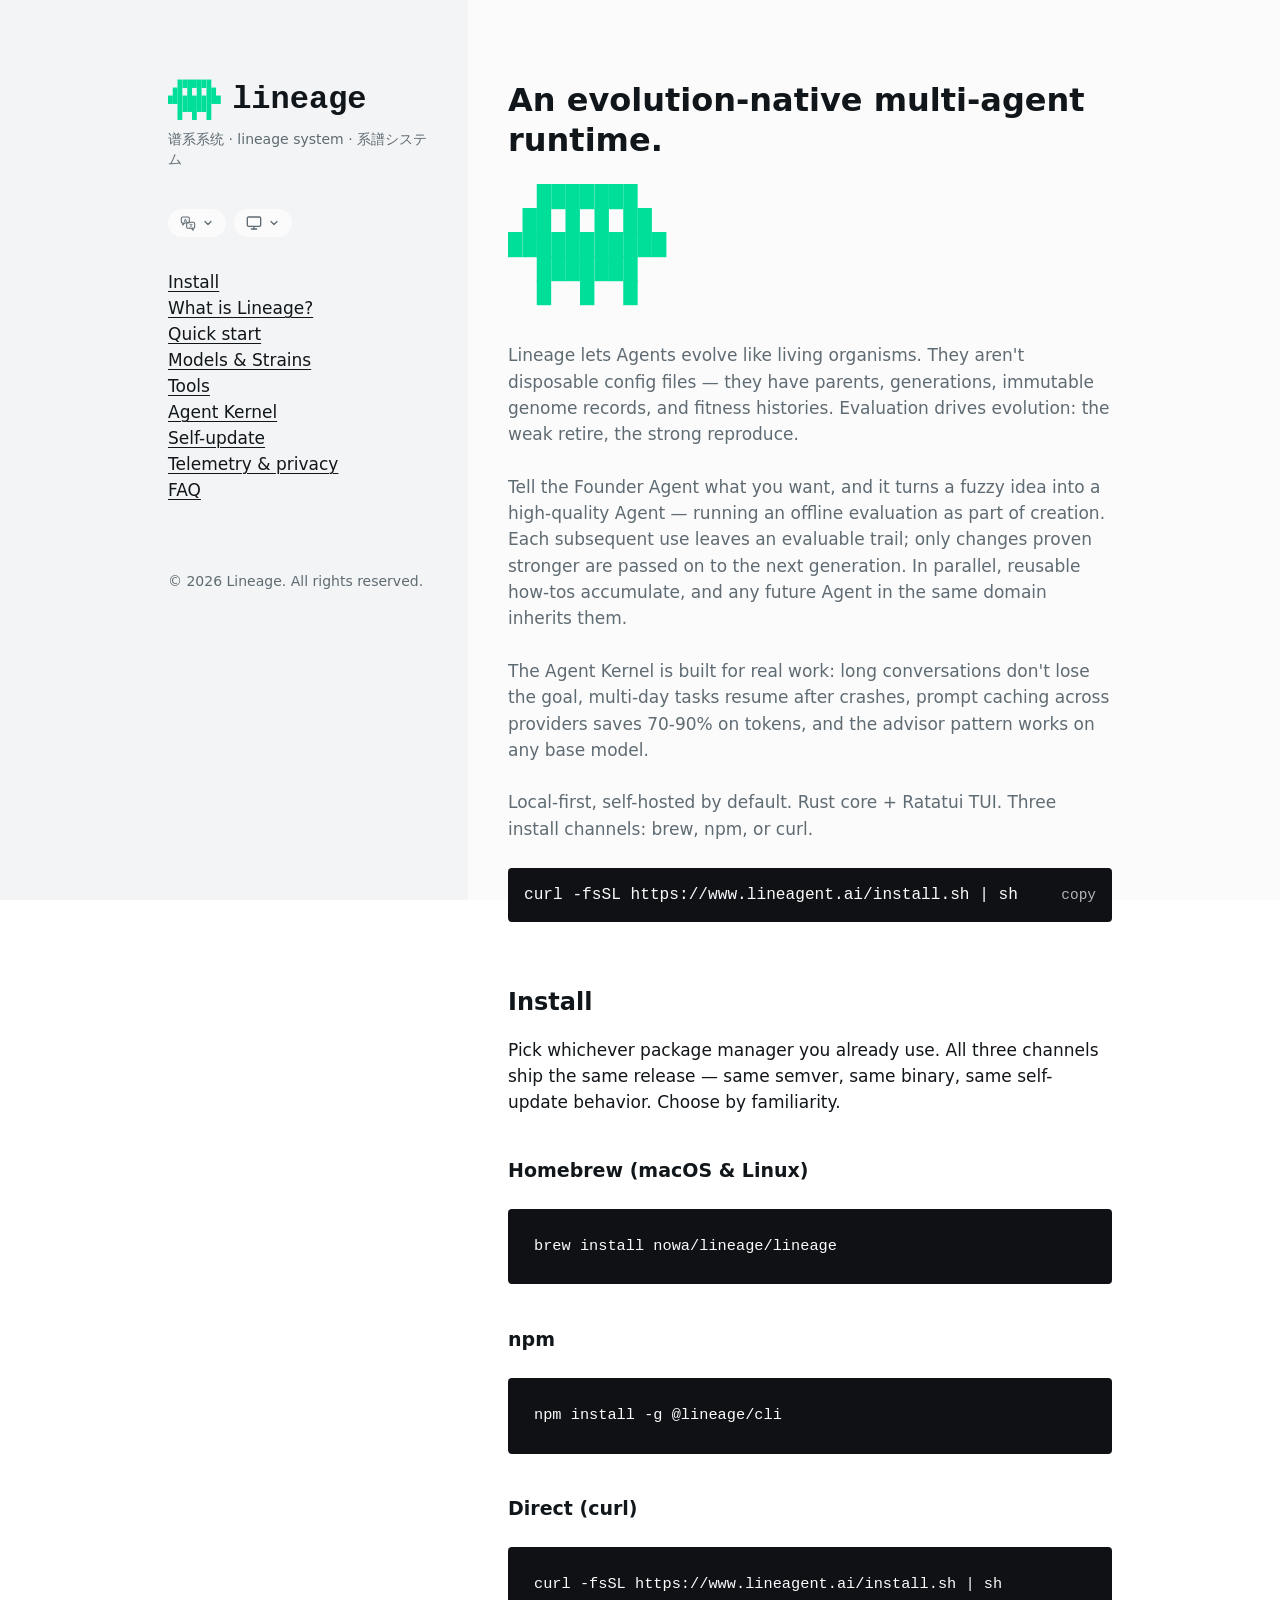
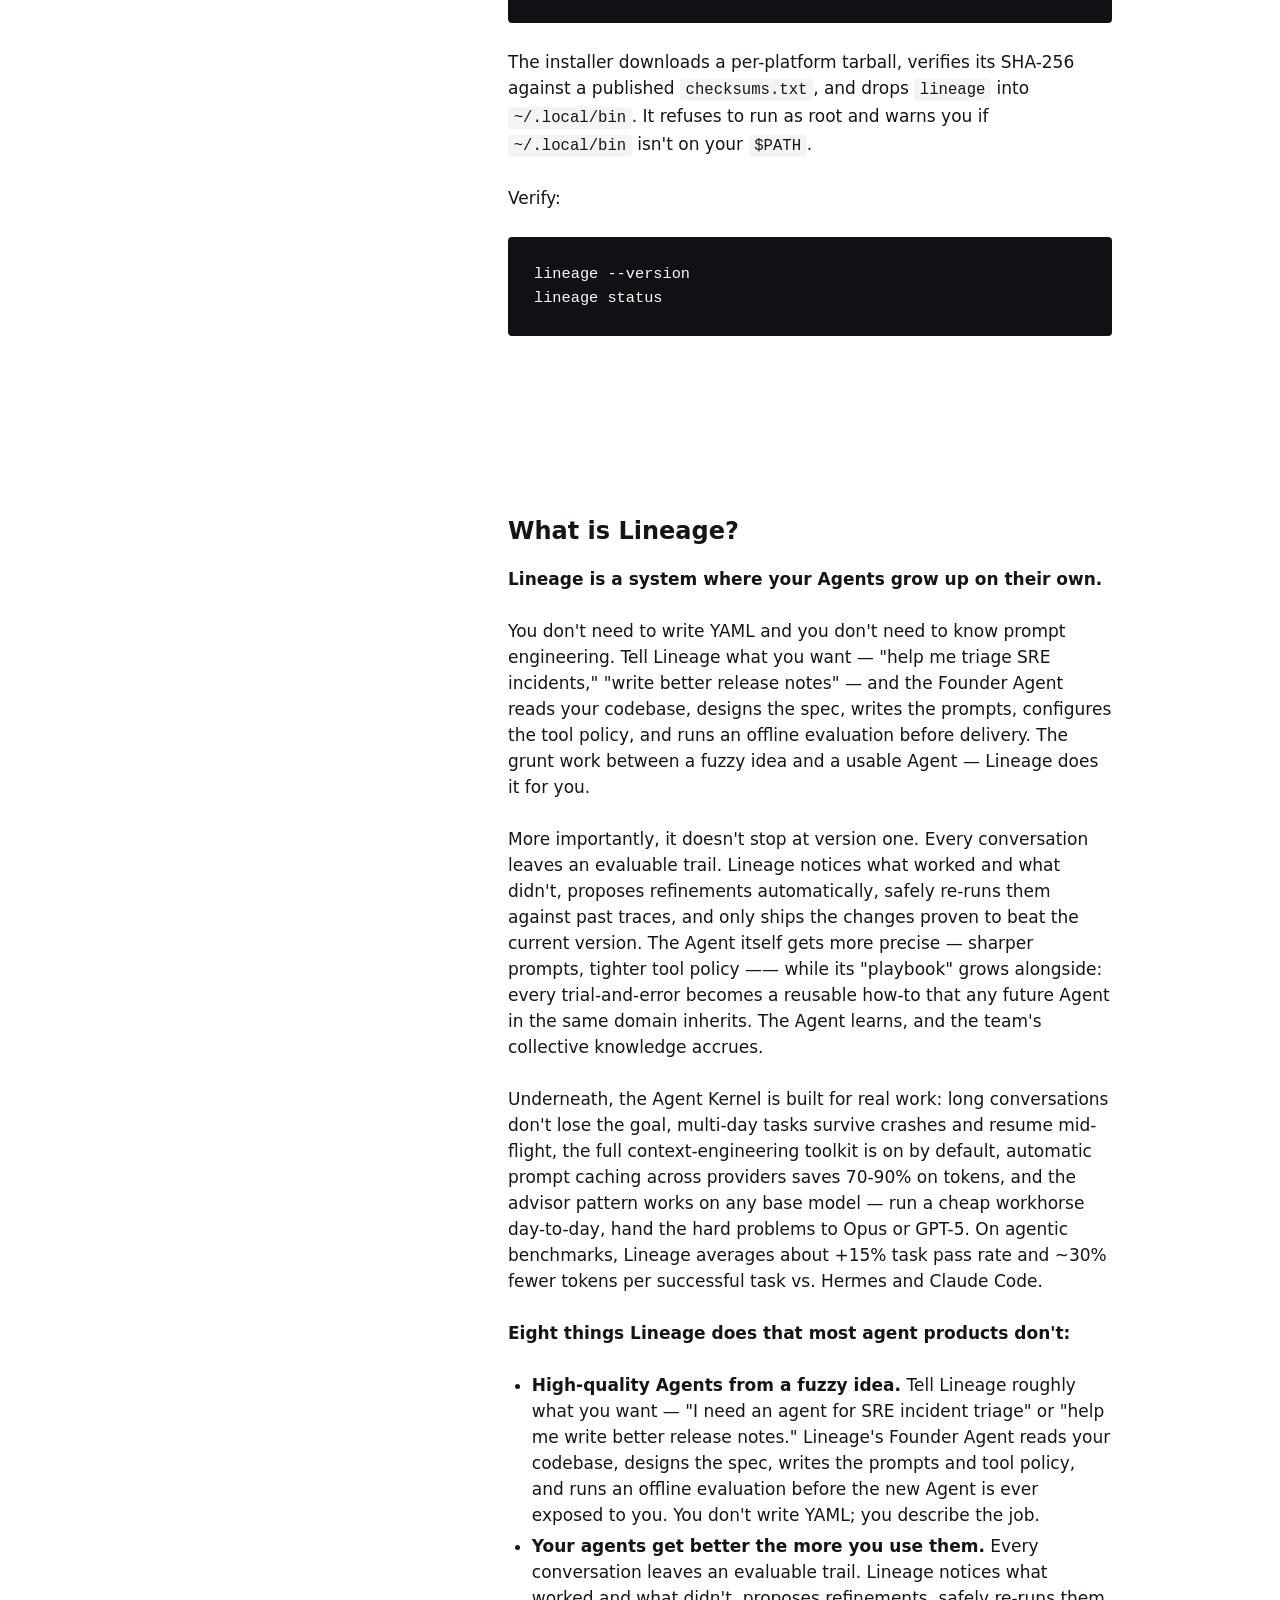
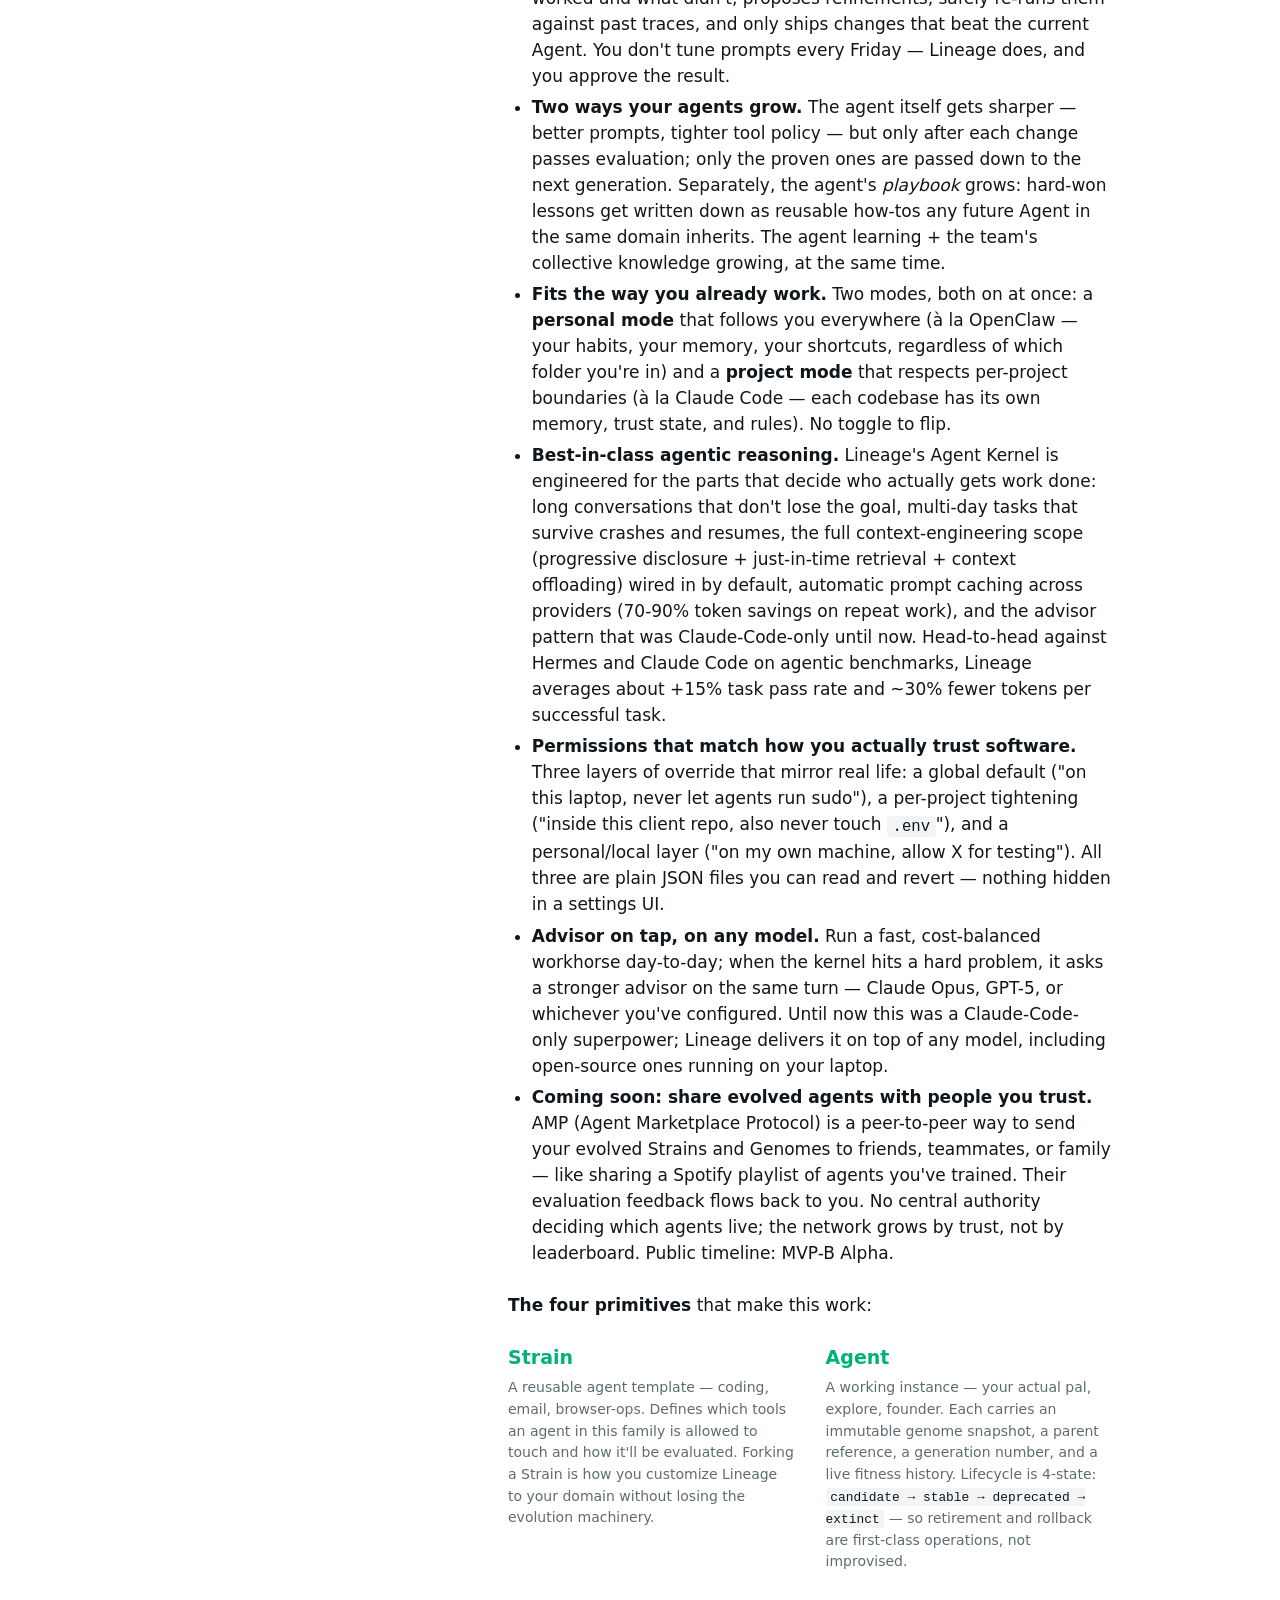
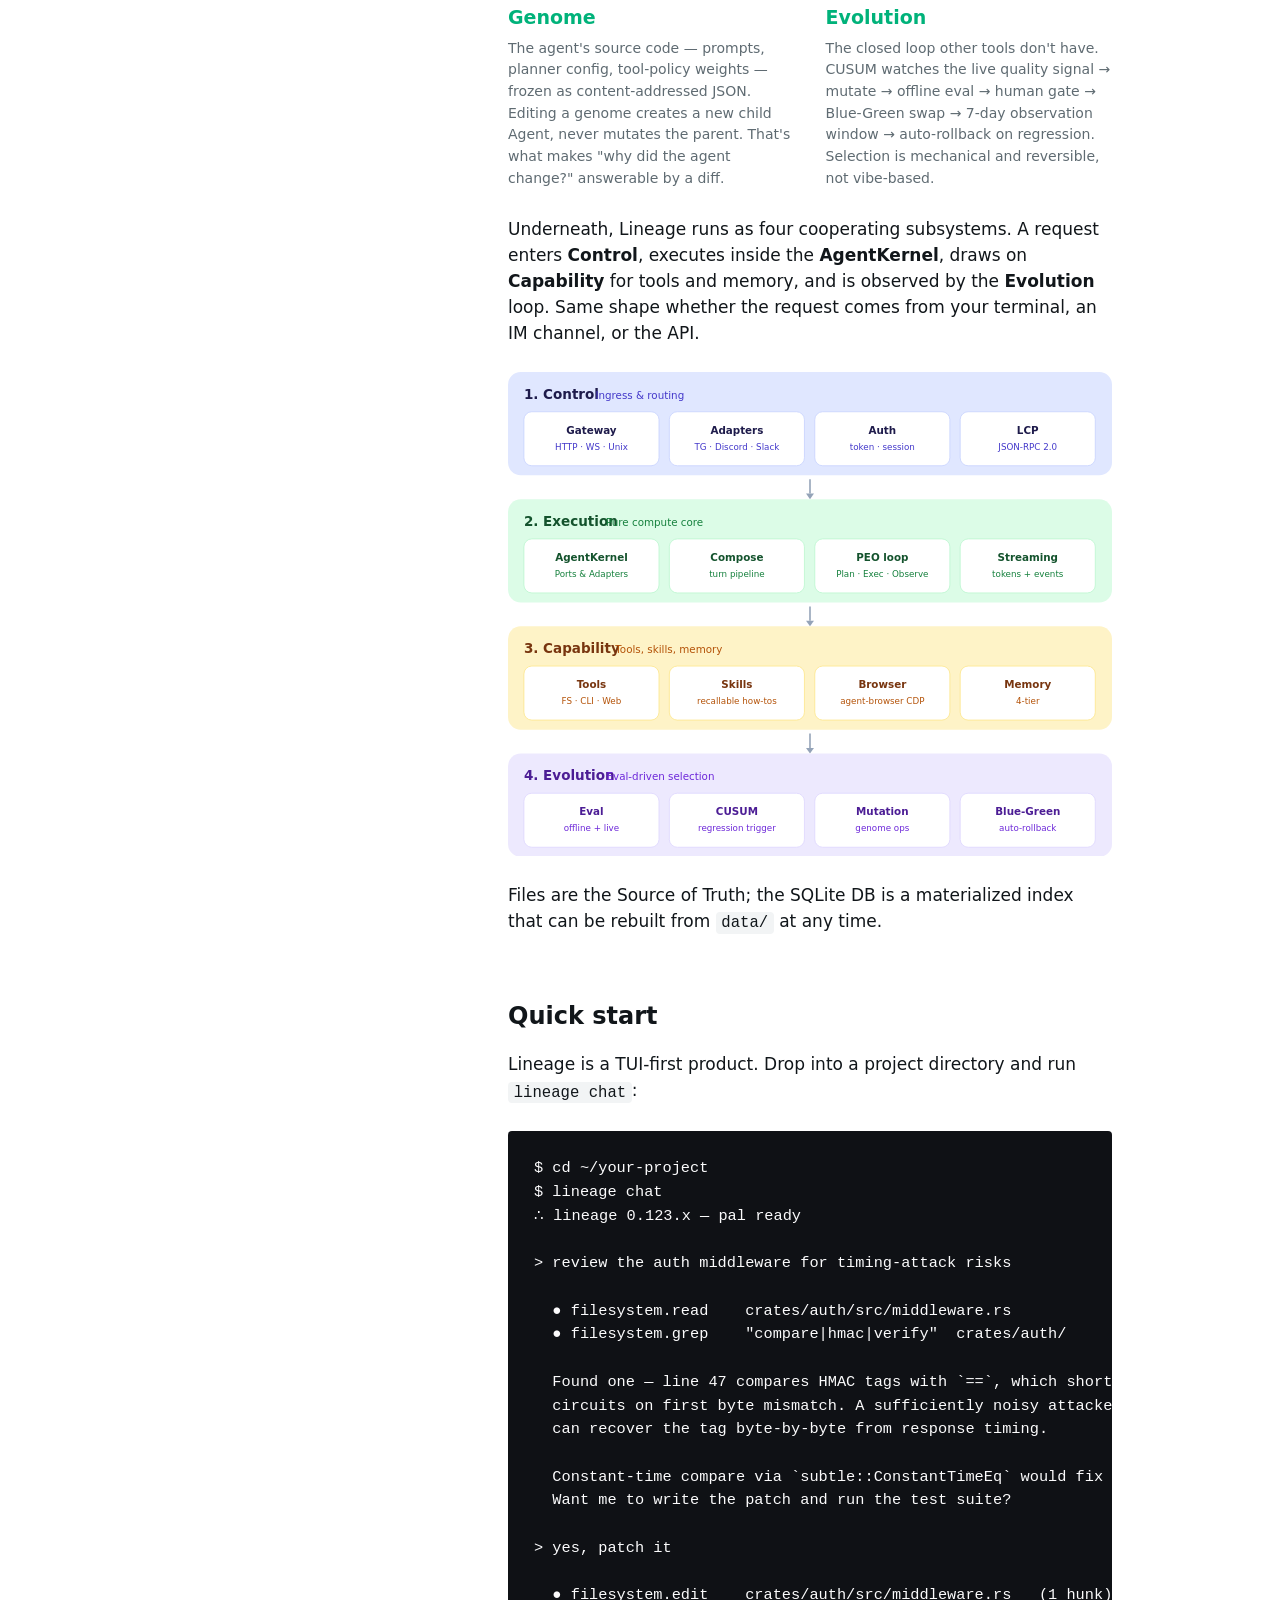
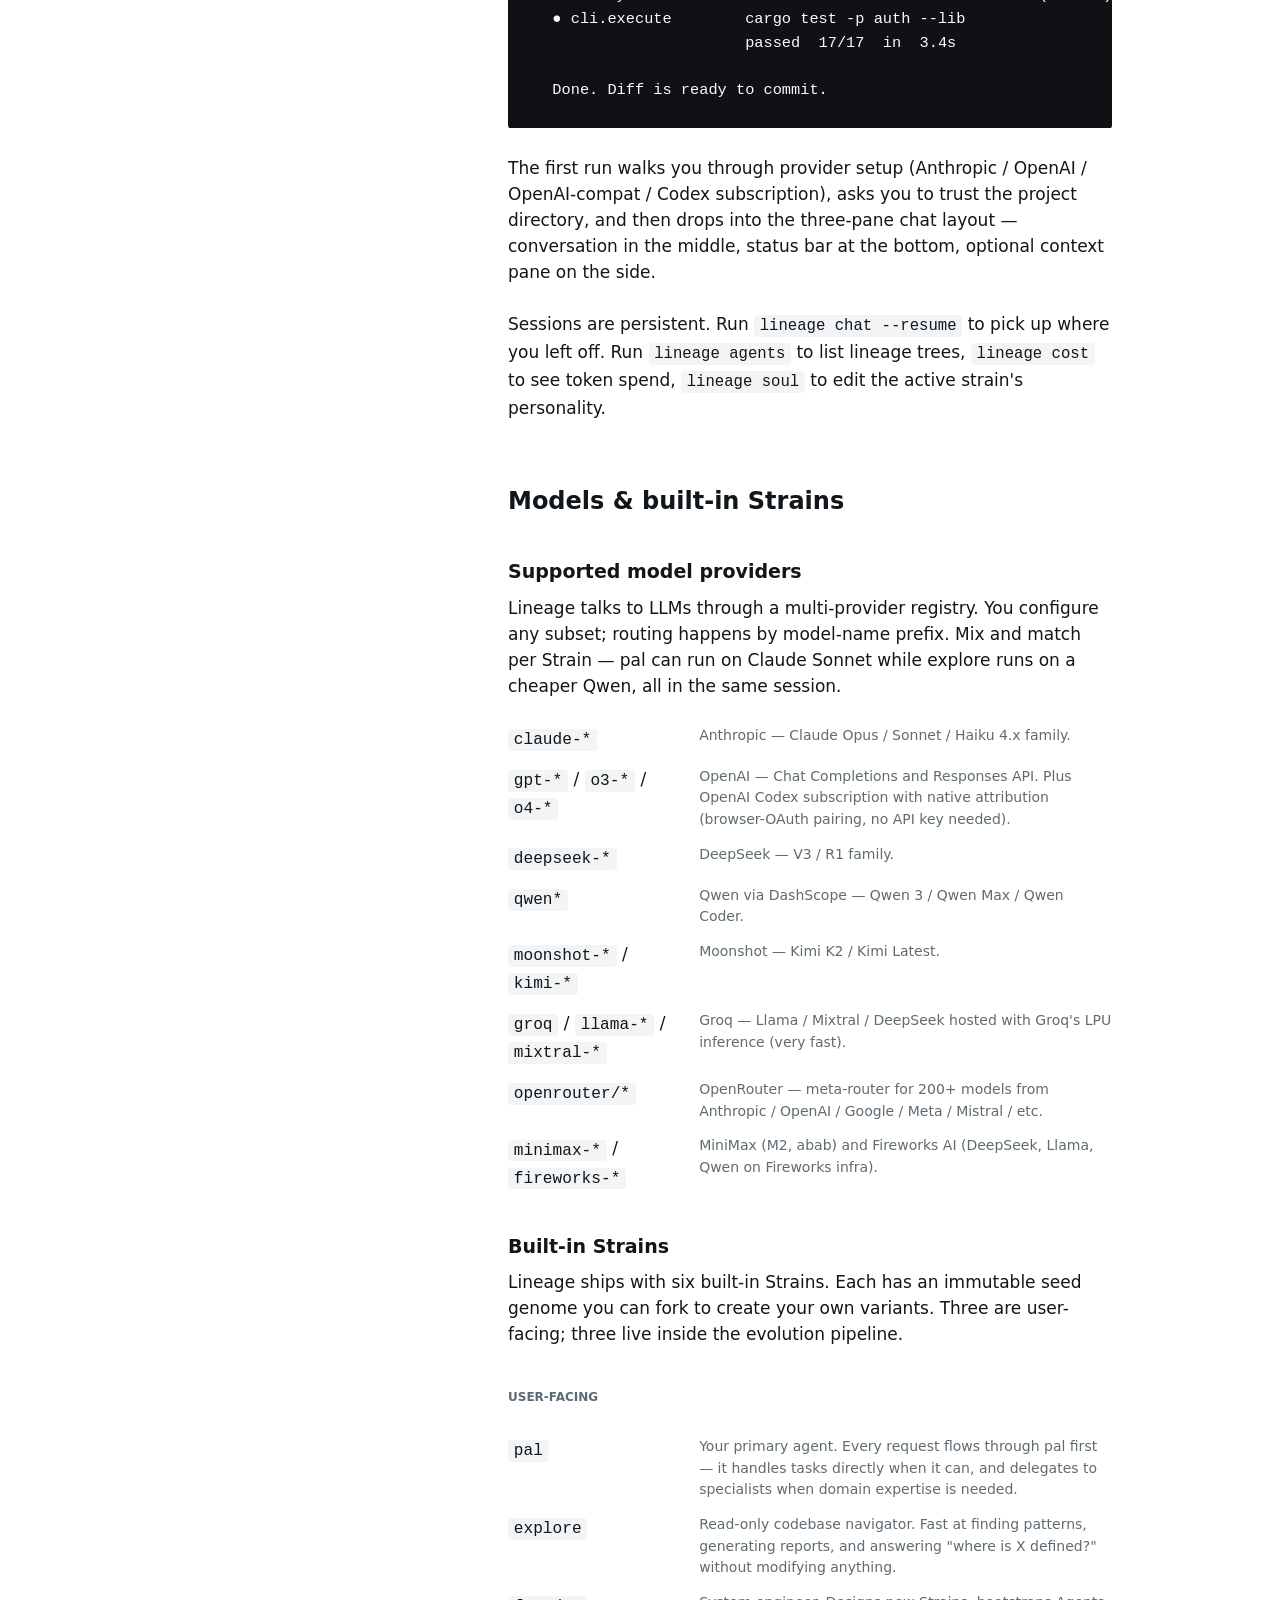
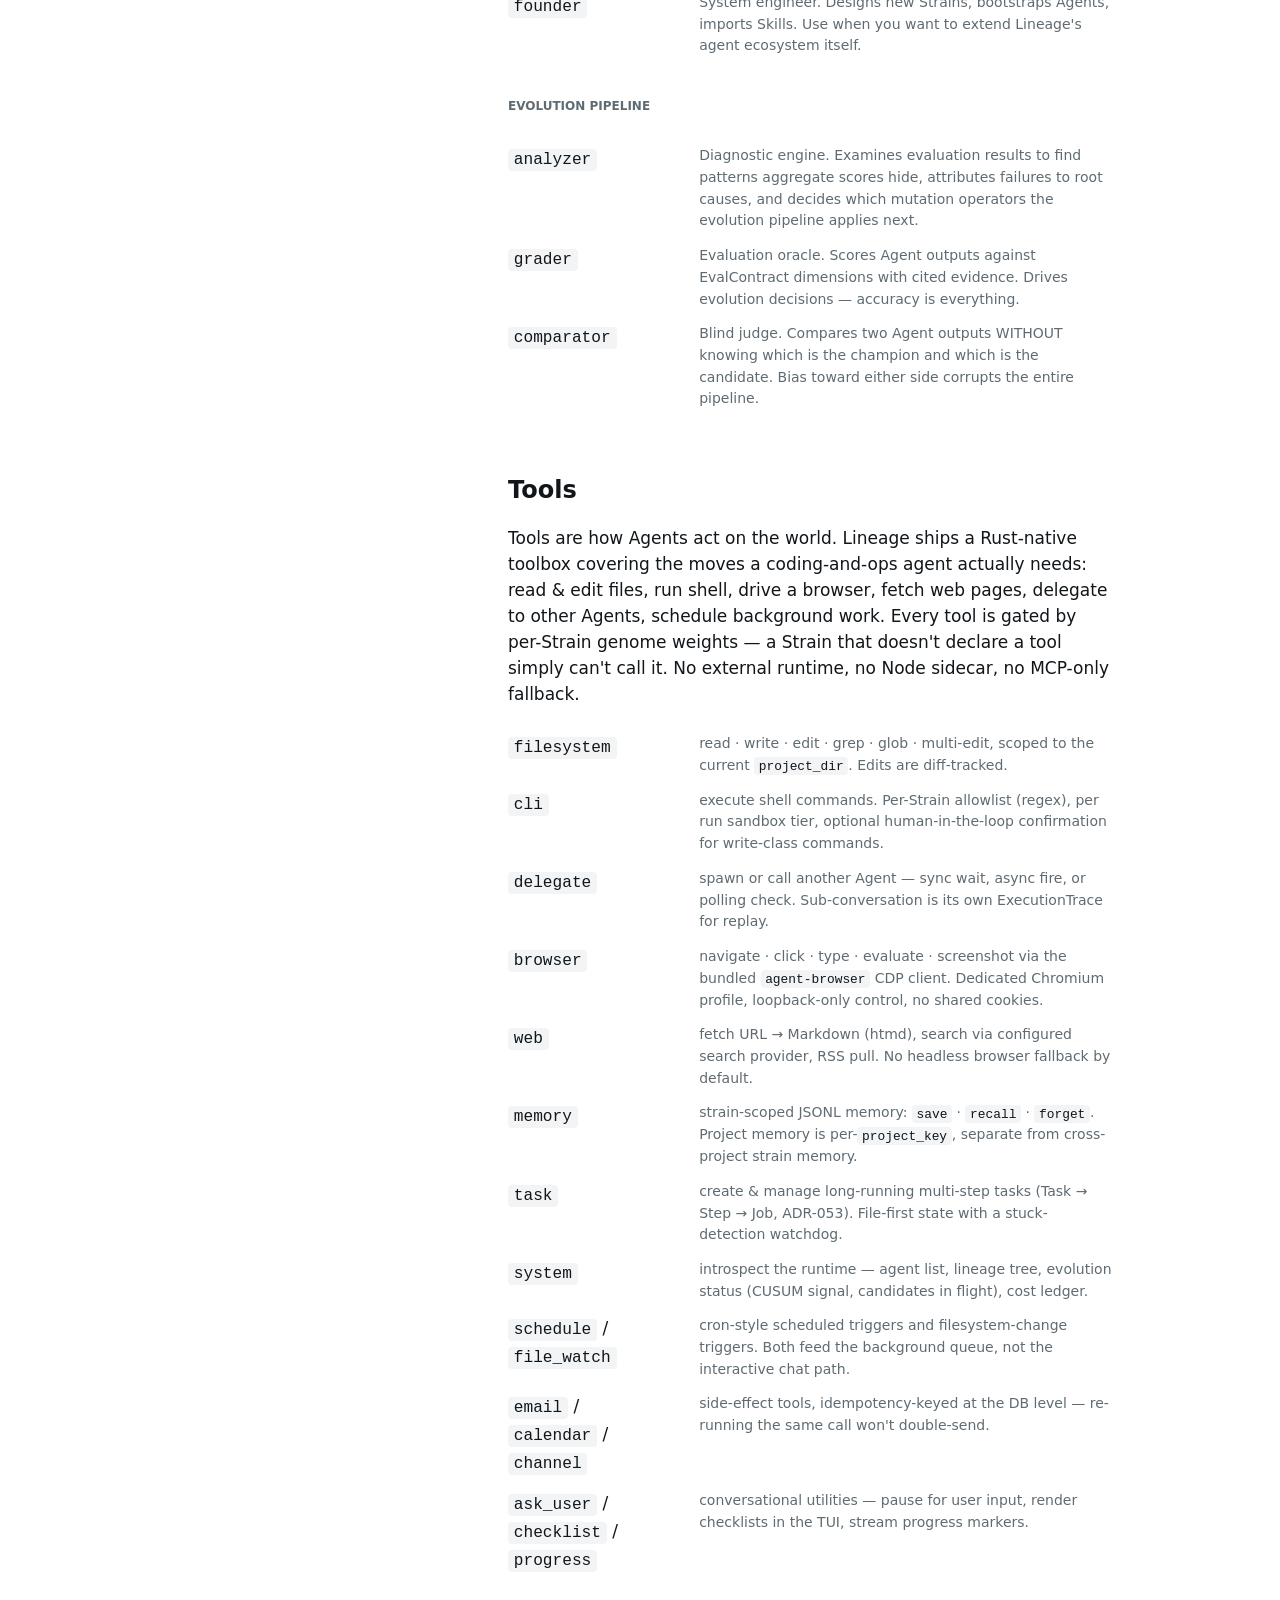
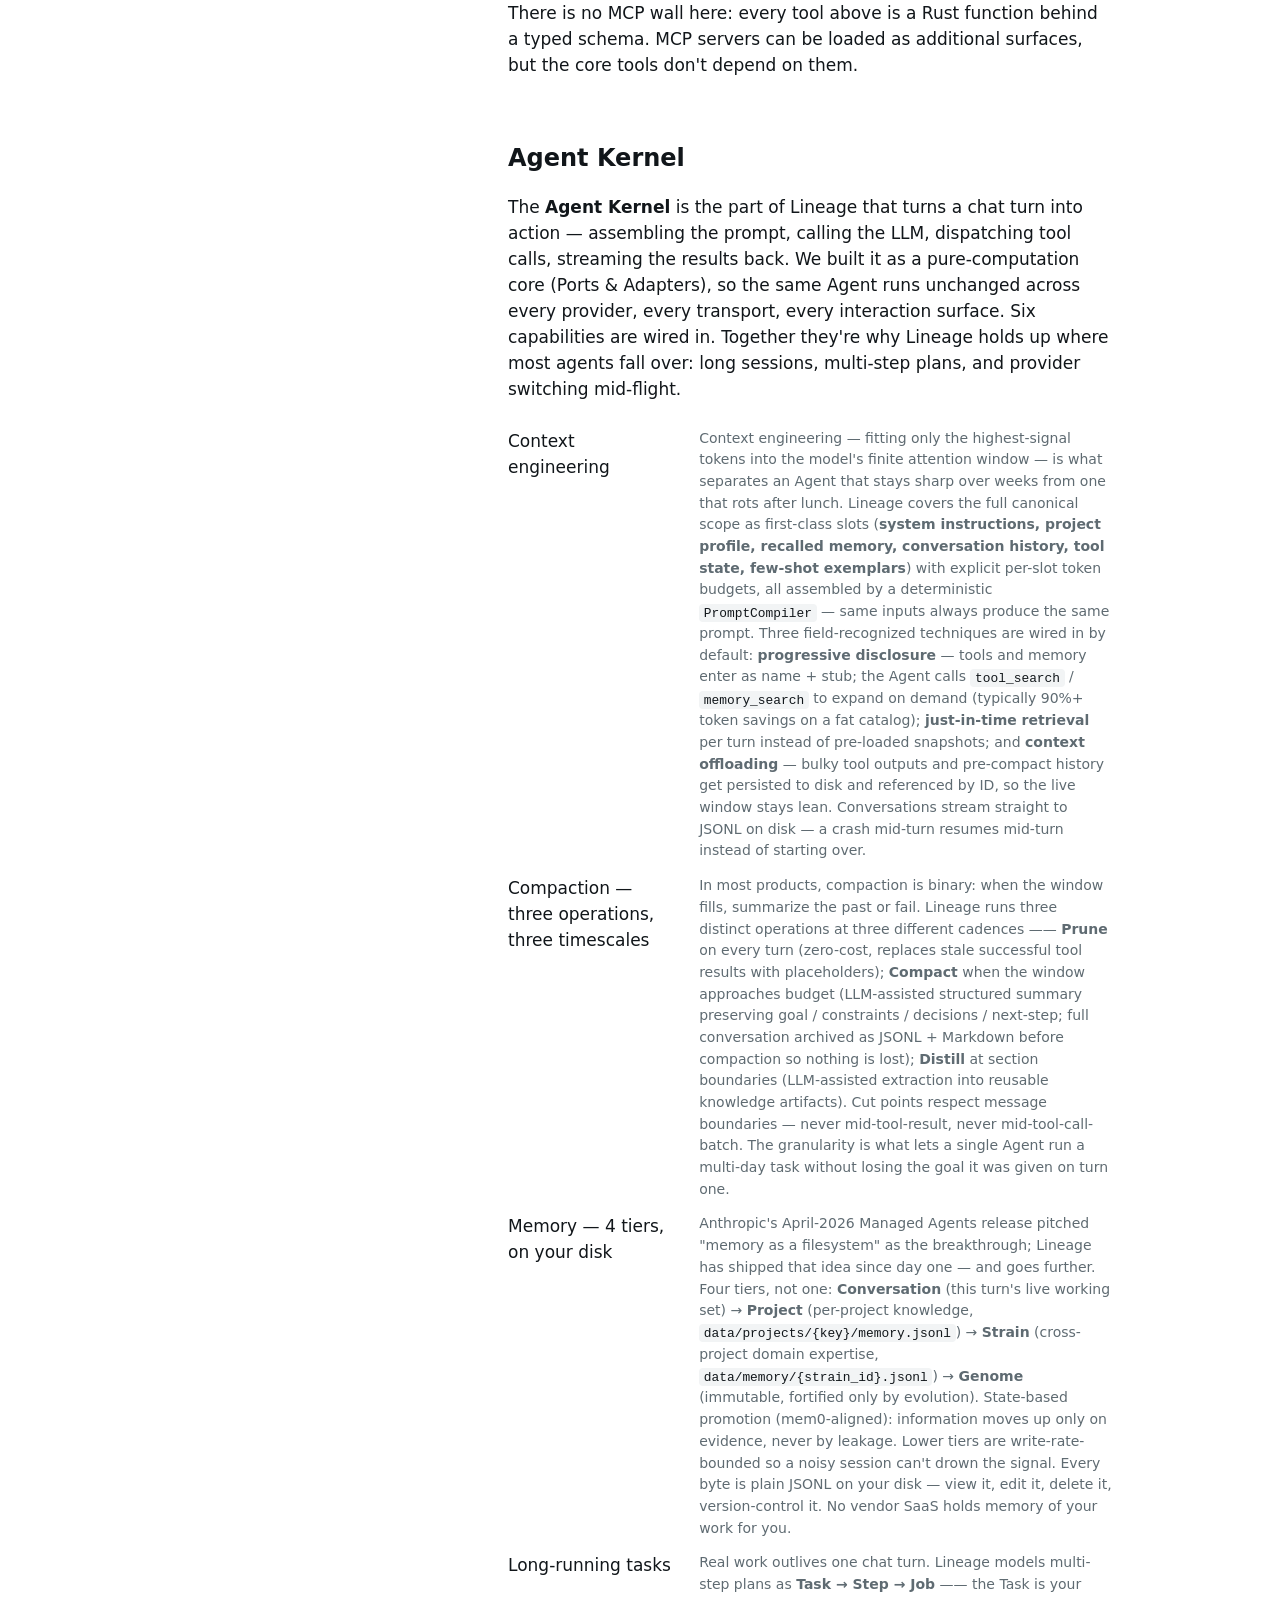
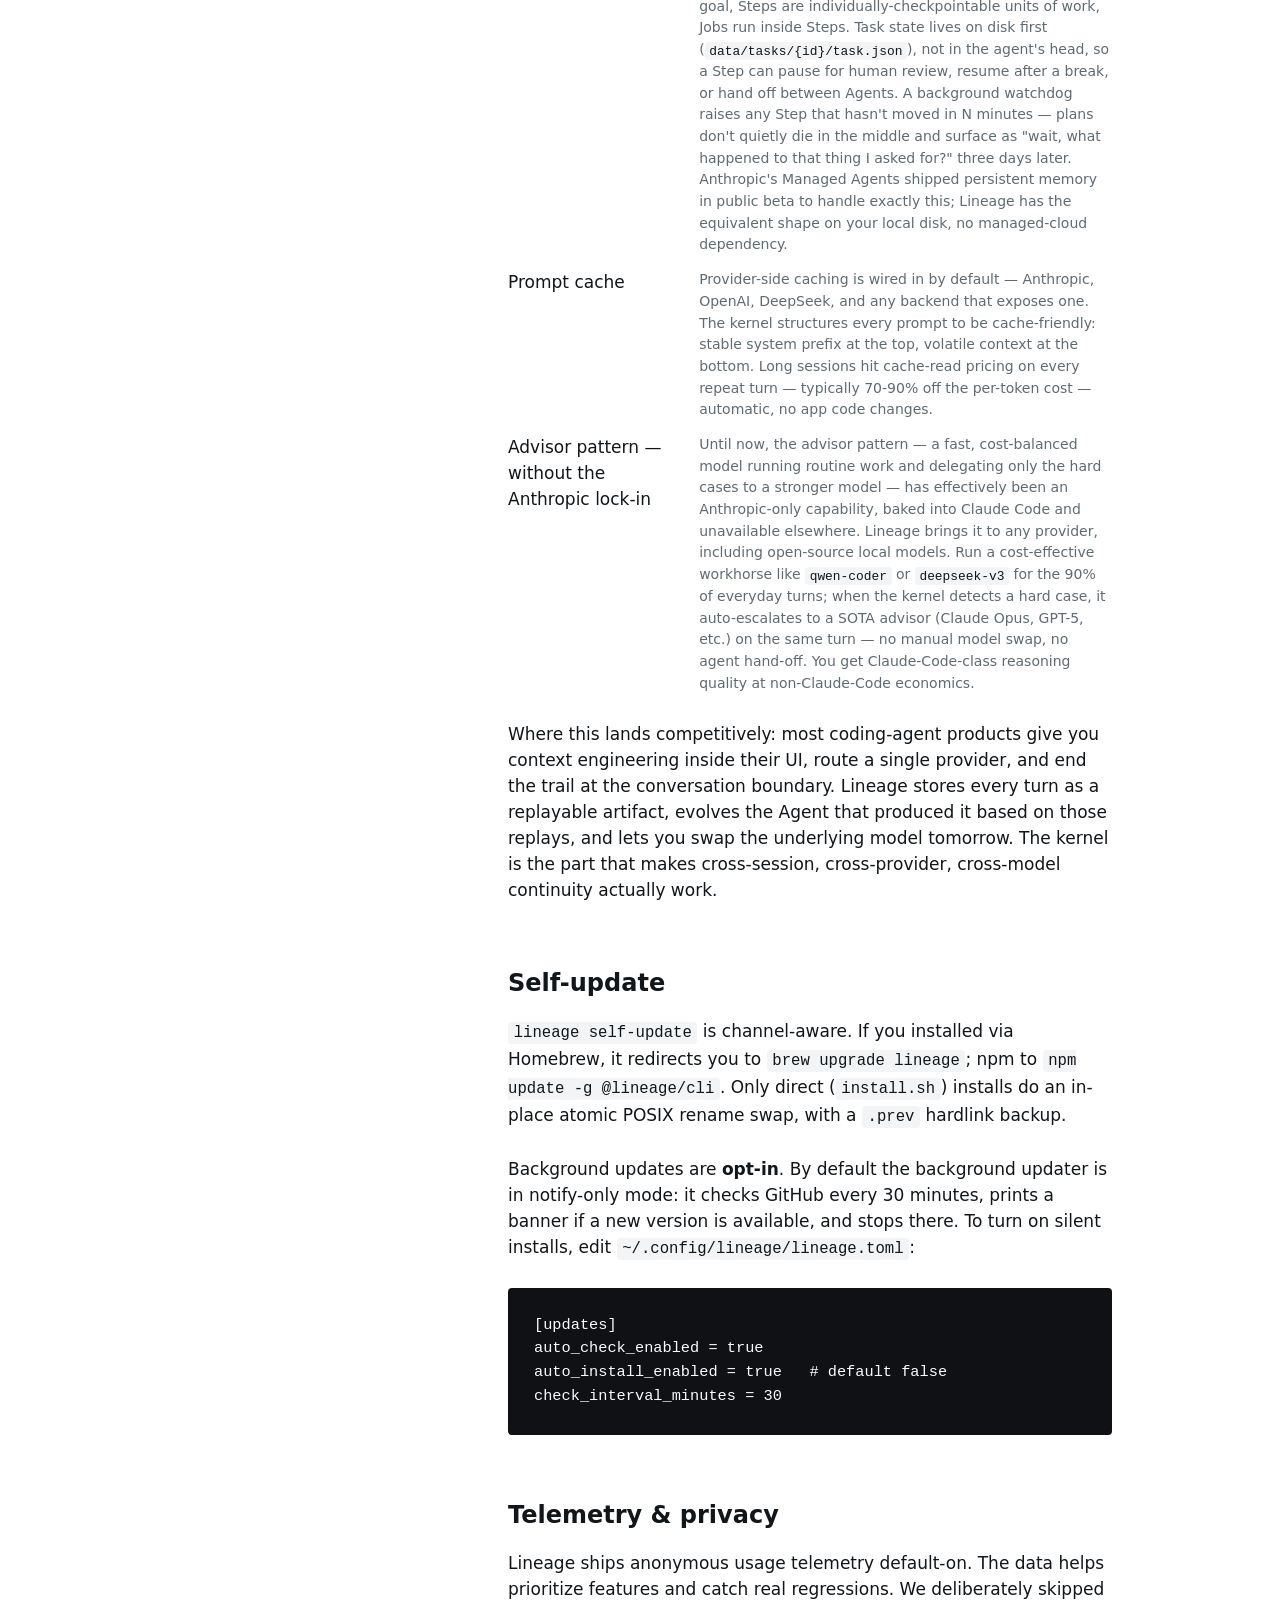
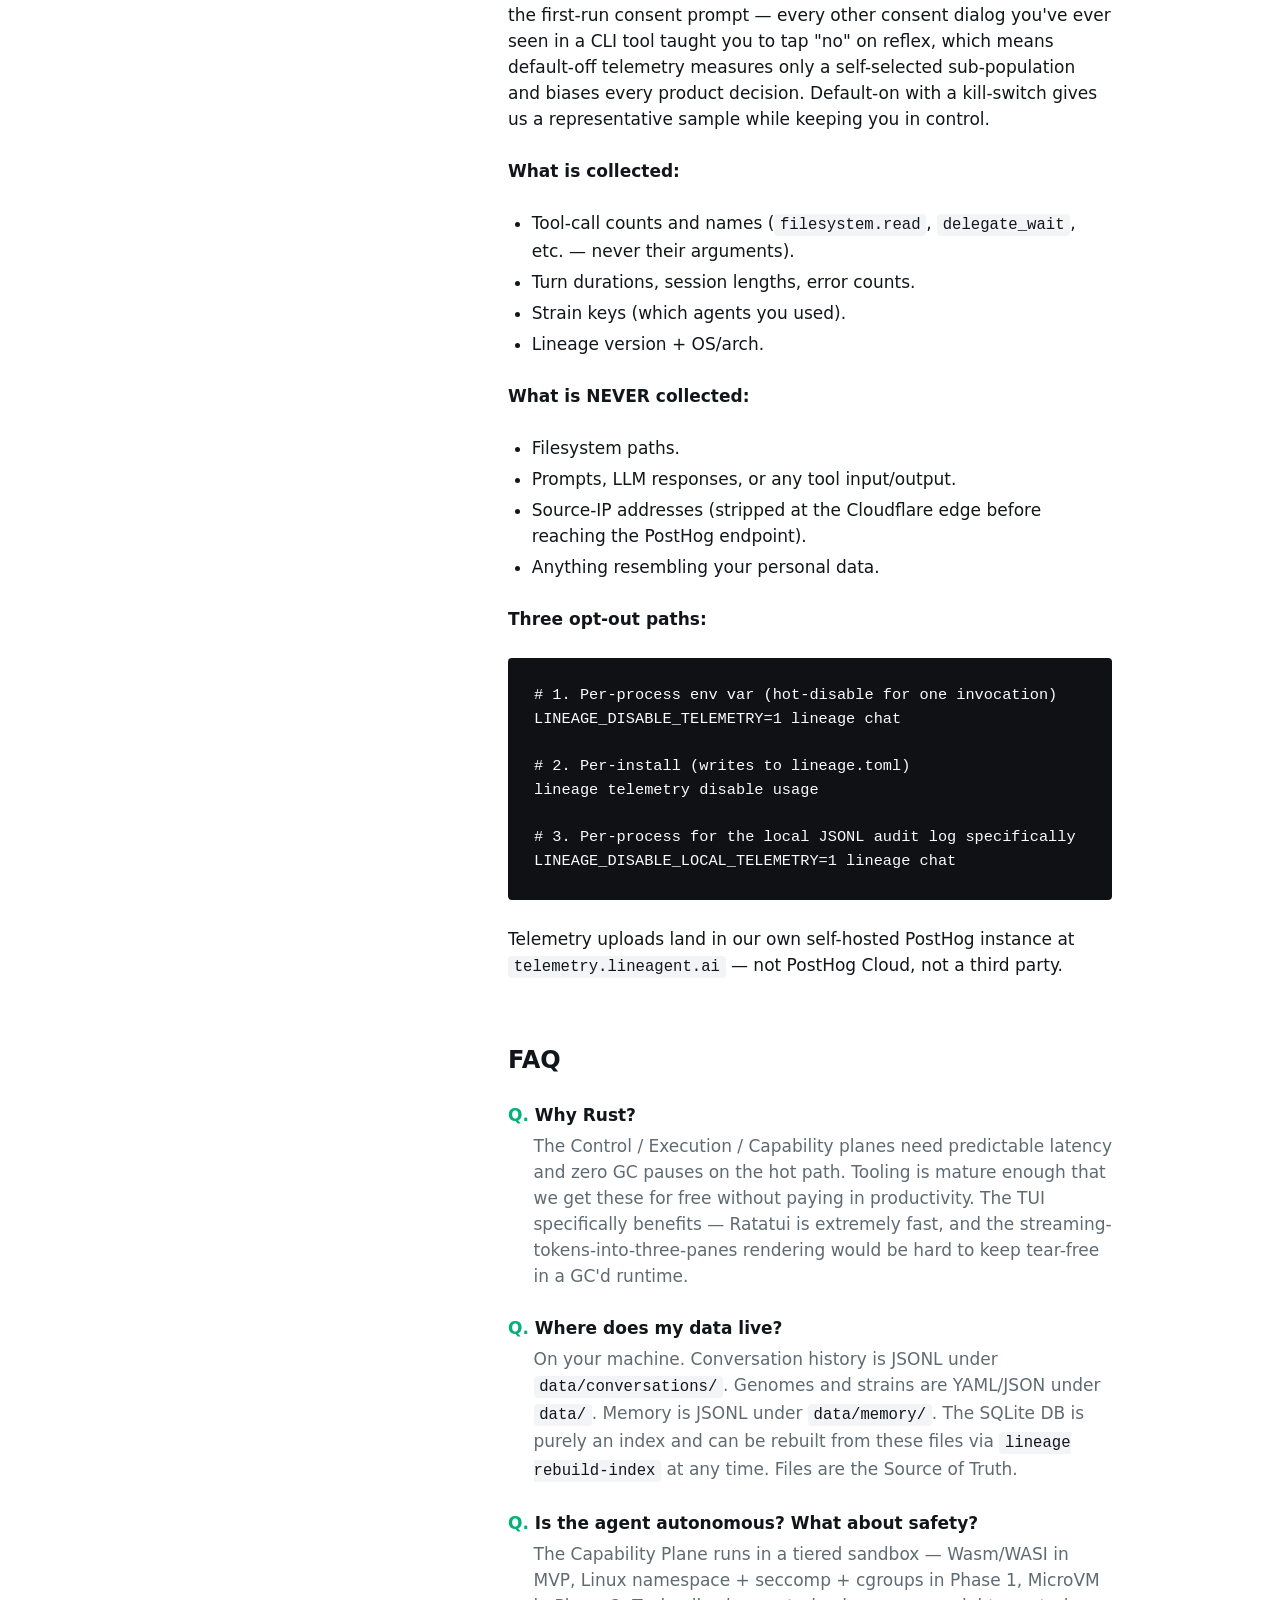
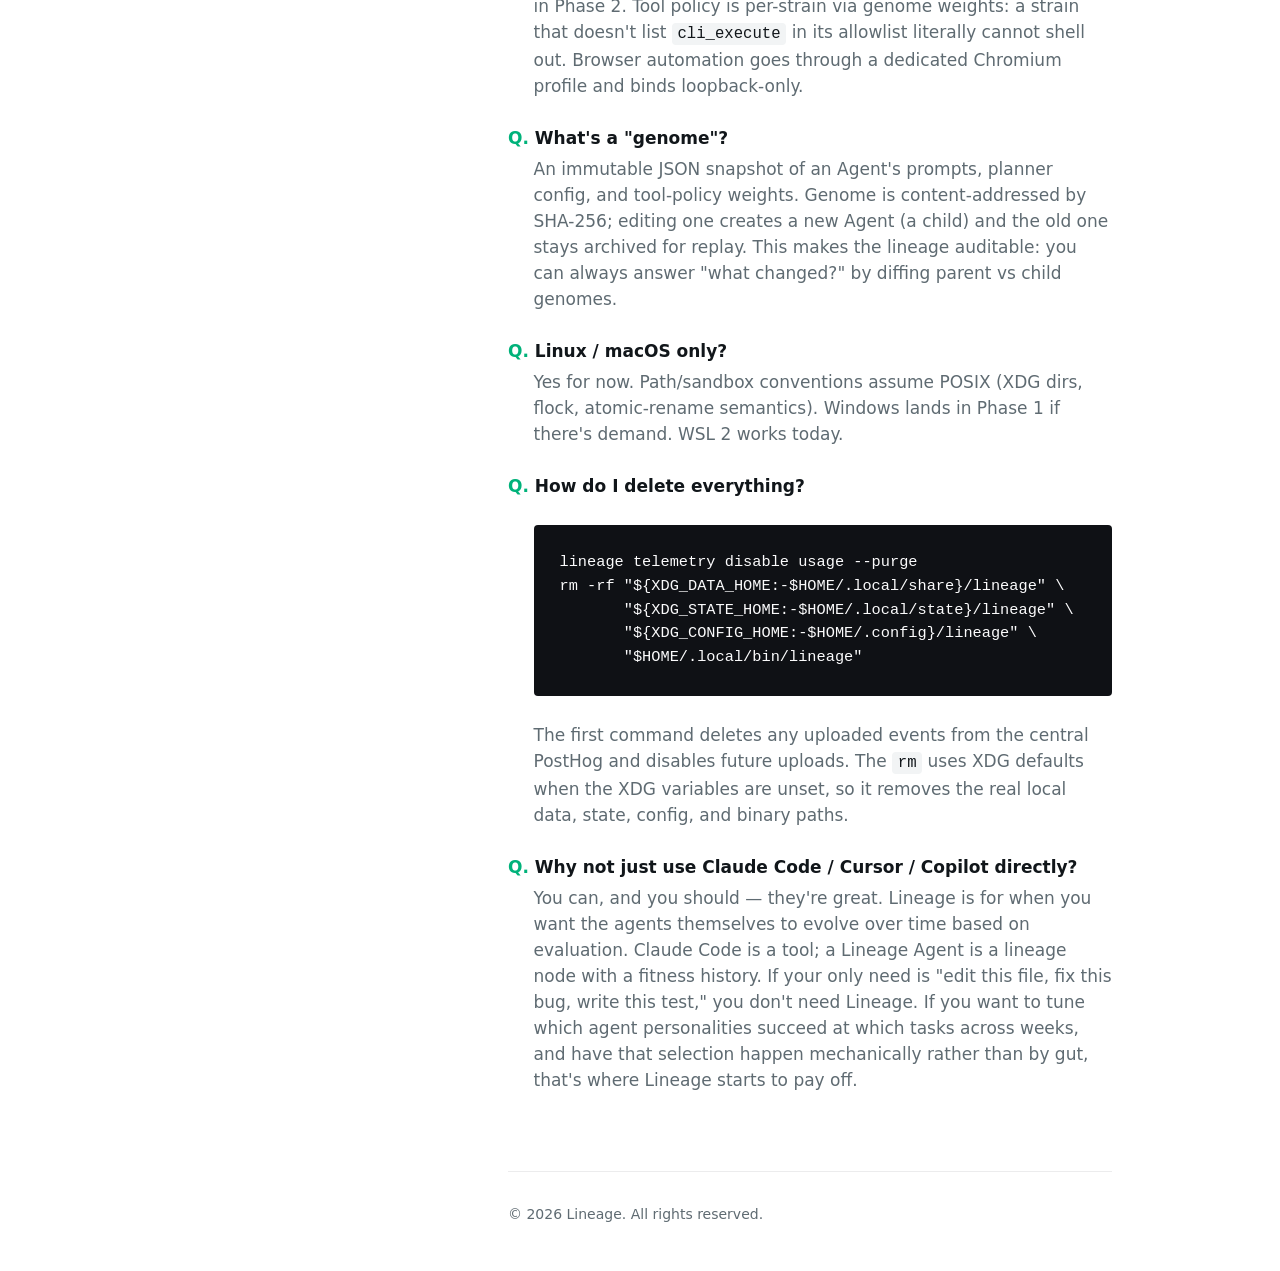
==== commit 4b96875b: "feat: deploy redesigned lineagent landing" ====
--- a/index.html
+++ b/index.html
@@ -2,18 +2,14 @@
 <!--
   Lineage landing site (www.lineagent.ai). Trilingual: en / 中 / 日.
 
-  Strategy: single HTML file with per-element `lang` attribute gating.
-  CSS rule `:root[lang="X"] [lang]:not([lang="X"]) { display: none }`
-  hides any translation block whose lang doesn't match the document's
-  current lang. JS init sets `document.documentElement.lang` based on
-  URL hash → localStorage → navigator.language → default `en`.
-
-  Why not three separate files (`/`, `/zh/`, `/ja/`)?
-  - Single source of truth for IA + design tokens
-  - No build step
-  - Easy to keep structure synced across languages
-  - Trade-off: HTML is bigger; SEO indexes three lang versions on
-    same URL. Acceptable for an Alpha-stage tool's landing page.
+  Strategy: keep one source HTML file with per-element `lang`
+  attribute gating, then run build.py to publish three real URLs:
+  `/`, `/zh/`, and `/ja/`. This keeps IA/design tokens in one place
+  while giving crawlers one canonical language per URL.
+
+  Direct source preview still works: CSS hides non-active language
+  blocks, and JS sets `<html lang>` from URL hash → localStorage →
+  navigator.language → default `en`.
 
   Translation policy:
   - Domain vocabulary (Strain / Agent / Genome / Evolution / ADR /
@@ -52,14 +48,14 @@
     <meta property="og:url" content="https://www.lineagent.ai/">
     <meta property="og:type" content="website">
     <meta property="og:site_name" content="Lineage">
-    <meta property="og:image" content="https://www.lineagent.ai/og-image.svg">
+    <meta property="og:image" content="https://www.lineagent.ai/og-image.png">
     <meta property="og:image:width" content="1200">
     <meta property="og:image:height" content="630">
     <meta property="og:image:alt" content="Lineage — Self-Hosted Multi-Agent Runtime in Rust. ASCII brand mark in mint on a dark background, with the install one-liner: curl -fsSL lineagent.ai/install.sh | sh">
     <meta name="twitter:card" content="summary_large_image">
     <meta name="twitter:title" content="Lineage — Self-Hosted Multi-Agent Runtime in Rust">
     <meta name="twitter:description" content="Agents that evolve over time. Founder Agent designs from a fuzzy idea. Runs across 9 LLM providers including local open-source models.">
-    <meta name="twitter:image" content="https://www.lineagent.ai/og-image.svg">
+    <meta name="twitter:image" content="https://www.lineagent.ai/og-image.png">
     <meta name="twitter:image:alt" content="Lineage — Self-Hosted Multi-Agent Runtime in Rust">
 
     <!-- FOUC-prevention: resolve theme synchronously before stylesheet
@@ -91,17 +87,21 @@
         "@context": "https://schema.org",
         "@type": "SoftwareApplication",
         "name": "Lineage",
-        "alternateName": ["Lineage Agent Runtime", "lineagent"],
+        "alternateName": [
+            "Lineage Agent Runtime",
+            "lineagent"
+        ],
         "applicationCategory": "DeveloperApplication",
         "applicationSubCategory": "AI Agent Runtime",
         "operatingSystem": "macOS, Linux",
         "description": "Self-hosted multi-agent runtime where Agents evolve over time through evaluation. Founder Agent designs new Agents from a fuzzy goal, runs an offline evaluation, and ships a validated Agent. Each conversation produces evidence; only proven changes are promoted to the next generation. Rust core, 9 LLM providers, local-first.",
         "url": "https://www.lineagent.ai/",
         "downloadUrl": "https://www.lineagent.ai/install.sh",
-        "softwareVersion": "0.117.x",
+        "softwareVersion": "0.123.x",
         "programmingLanguage": "Rust",
         "license": "https://github.com/nowa/lineage/blob/main/COPYRIGHT.md",
-        "image": "https://www.lineagent.ai/og-image.svg",
+        "image": "https://www.lineagent.ai/og-image.png",
+        "inLanguage": "en",
         "offers": {
             "@type": "Offer",
             "price": "0",
@@ -132,13 +132,14 @@
     {
         "@context": "https://schema.org",
         "@type": "FAQPage",
+        "inLanguage": "en",
         "mainEntity": [
             {
                 "@type": "Question",
                 "name": "Why Rust?",
                 "acceptedAnswer": {
                     "@type": "Answer",
-                    "text": "The Control / Execution / Capability planes need predictable latency and zero GC pauses on the hot path. Tooling is mature enough to get these without paying in productivity. The TUI specifically benefits — Ratatui is extremely fast, and streaming-tokens-into-three-panes rendering would be hard to keep tear-free in a GC'd runtime."
+                    "text": "The Control / Execution / Capability planes need predictable latency and zero GC pauses on the hot path. Tooling is mature enough to get these without paying in productivity. The TUI specifically benefits: Ratatui is extremely fast, and streaming tokens into three panes would be hard to keep tear-free in a GC'd runtime."
                 }
             },
             {
@@ -154,7 +155,7 @@
                 "name": "Is the agent autonomous? What about safety?",
                 "acceptedAnswer": {
                     "@type": "Answer",
-                    "text": "The Capability Plane runs in a tiered sandbox — Wasm/WASI in MVP, Linux namespace + seccomp + cgroups in Phase 1, MicroVM in Phase 2. Tool policy is per-Strain via genome weights: a Strain that doesn't list cli_execute in its allowlist literally cannot shell out. Browser automation goes through a dedicated Chromium profile and binds loopback-only."
+                    "text": "The Capability Plane runs in a tiered sandbox: Wasm/WASI in MVP, Linux namespace + seccomp + cgroups in Phase 1, MicroVM in Phase 2. Tool policy is per-Strain via genome weights: a Strain that doesn't list cli_execute in its allowlist literally cannot shell out. Browser automation uses a dedicated Chromium profile and binds loopback-only."
                 }
             },
             {
@@ -162,7 +163,7 @@
                 "name": "What is a genome in Lineage?",
                 "acceptedAnswer": {
                     "@type": "Answer",
-                    "text": "An immutable JSON snapshot of an Agent's prompts, planner config, and tool-policy weights. Genome is content-addressed by SHA-256; editing one creates a new Agent (a child) and the old one stays archived for replay. This makes the lineage auditable: you can always answer 'what changed?' by diffing parent vs child genomes."
+                    "text": "An immutable JSON snapshot of an Agent's prompts, planner config, and tool-policy weights. Genome is content-addressed by SHA-256; editing one creates a new Agent (a child), and the old one stays archived for replay."
                 }
             },
             {
@@ -170,7 +171,7 @@
                 "name": "Linux and macOS only?",
                 "acceptedAnswer": {
                     "@type": "Answer",
-                    "text": "Yes for now. Path/sandbox conventions assume POSIX (XDG dirs, flock, atomic-rename semantics). Windows lands in Phase 1 if there is demand. WSL 2 works today."
+                    "text": "Yes for now. Path and sandbox conventions assume POSIX: XDG dirs, flock, and atomic rename semantics. Windows lands in Phase 1 if there is demand. WSL 2 works today."
                 }
             },
             {
@@ -178,7 +179,7 @@
                 "name": "How do I delete everything Lineage stored?",
                 "acceptedAnswer": {
                     "@type": "Answer",
-                    "text": "Run: lineage telemetry disable usage --purge ; rm -rf $XDG_DATA_HOME/lineage $XDG_STATE_HOME/lineage $XDG_CONFIG_HOME/lineage $HOME/.local/bin/lineage. The first command deletes any uploaded events from the central PostHog and disables future uploads. The rm wipes your entire local install (data, state, config, binary) without leaving a single artifact."
+                    "text": "Run: lineage telemetry disable usage --purge; rm -rf \"${XDG_DATA_HOME:-$HOME/.local/share}/lineage\" \"${XDG_STATE_HOME:-$HOME/.local/state}/lineage\" \"${XDG_CONFIG_HOME:-$HOME/.config}/lineage\" \"$HOME/.local/bin/lineage\". The first command deletes uploaded telemetry events and disables future uploads. The rm command uses XDG defaults when the XDG variables are unset, so it removes the real local data, state, config, and binary paths."
                 }
             },
             {
@@ -186,7 +187,7 @@
                 "name": "Why not just use Claude Code, Cursor, or Copilot directly?",
                 "acceptedAnswer": {
                     "@type": "Answer",
-                    "text": "You can, and you should — they are great. Lineage is for when you want the agents themselves to evolve over time based on evaluation. Claude Code is a tool; a Lineage Agent is a lineage node with a fitness history. If your only need is 'edit this file, fix this bug, write this test,' you don't need Lineage. If you want to tune which agent personalities succeed at which tasks across weeks, and have that selection happen mechanically rather than by gut, that is where Lineage starts to pay off."
+                    "text": "You can, and you should: they are great. Lineage is for when you want the agents themselves to evolve over time based on evaluation. Claude Code is a tool; a Lineage Agent is a lineage node with a fitness history."
                 }
             }
         ]
@@ -824,7 +825,7 @@
 
 <pre><code>$ cd ~/your-project
 $ lineage chat
-∴ lineage 0.117.x — pal ready
+∴ lineage 0.123.x — pal ready
 
 &gt; review the auth middleware for timing-attack risks
 
@@ -1270,10 +1271,9 @@
 <p lang="en">
     <code>lineage self-update</code> is channel-aware. If you
     installed via Homebrew, it redirects you to <code>brew upgrade
-    lineage</code>; npm to <code>npm update -g</code>; Cargo to
-    <code>cargo install lineage --force</code>; snap to
-    <code>sudo snap refresh</code>. Only direct (<code>install.sh</code>)
-    installs do an in-place atomic POSIX rename swap, with a
+    lineage</code>; npm to <code>npm update -g @lineage/cli</code>.
+    Only direct (<code>install.sh</code>) installs do an in-place
+    atomic POSIX rename swap, with a
     <code>.prev</code> hardlink backup.
 </p>
 
@@ -1353,8 +1353,8 @@
 # 2. Per-install (writes to lineage.toml)
 lineage telemetry disable usage
 
-# 3. Per-install for the local JSONL audit log specifically
-LINEAGE_DISABLE_LOCAL_TELEMETRY=1</code></pre>
+# 3. Per-process for the local JSONL audit log specifically
+LINEAGE_DISABLE_LOCAL_TELEMETRY=1 lineage chat</code></pre>
 
 
 
@@ -1438,12 +1438,14 @@
 
 <dd lang="en">
     <pre><code>lineage telemetry disable usage --purge
-rm -rf "$XDG_DATA_HOME/lineage" "$XDG_STATE_HOME/lineage" \
-       "$XDG_CONFIG_HOME/lineage" "$HOME/.local/bin/lineage"</code></pre>
+rm -rf "${XDG_DATA_HOME:-$HOME/.local/share}/lineage" \
+       "${XDG_STATE_HOME:-$HOME/.local/state}/lineage" \
+       "${XDG_CONFIG_HOME:-$HOME/.config}/lineage" \
+       "$HOME/.local/bin/lineage"</code></pre>
     The first command deletes any uploaded events from the central
-    PostHog and disables future uploads. The <code>rm</code> wipes
-    your entire local install (data, state, config, binary) without
-    leaving a single artifact.
+    PostHog and disables future uploads. The <code>rm</code> uses
+    XDG defaults when the XDG variables are unset, so it removes the
+    real local data, state, config, and binary paths.
 </dd>
 
 
@@ -1510,10 +1512,20 @@
         // mutating <html lang> on the current page (which
         // would leave the user on a page whose markup was
         // stripped to a single language anyway).
+        //
+        // Same-URL guard: if the requested lang corresponds
+        // to the page we are already on, do nothing. The
+        // earlier version always called location.href which
+        // browsers treat as a reload — and since init()
+        // calls setLang(pickLang()) on every load, that
+        // produced an infinite-reload loop on /zh/ and /ja/.
         if (SUPPORTED.indexOf(lang) === -1) lang = 'en';
         try { localStorage.setItem(STORAGE_KEY, lang); } catch (e) {}
         var URLS = { en: '/', zh: '/zh/', ja: '/ja/' };
-        if (URLS[lang]) location.href = URLS[lang];
+        var target = URLS[lang];
+        if (target && location.pathname !== target) {
+            location.href = target;
+        }
     }
 
     // Theme switcher — three states: 'auto' / 'light' / 'dark'.
@@ -1637,20 +1649,26 @@
         document.querySelectorAll('.copy-btn').forEach(function(btn) {
             btn.addEventListener('click', function() {
                 var text = btn.dataset.copy;
+                var fallback = function() {
+                    var code = btn.parentElement.querySelector('code');
+                    var range = document.createRange();
+                    range.selectNode(code);
+                    var selection = getSelection();
+                    if (!selection) return;
+                    selection.removeAllRanges();
+                    selection.addRange(range);
+                };
+                if (!navigator.clipboard || !navigator.clipboard.writeText) {
+                    fallback();
+                    return;
+                }
                 navigator.clipboard.writeText(text).then(function() {
                     var original = btn.innerHTML;
                     btn.innerHTML = '<span lang="' + document.documentElement.lang + '">' +
                         ({en: 'copied', zh: '已复制', ja: 'コピー済み'}[document.documentElement.lang]) +
                         '</span>';
                     setTimeout(function() { btn.innerHTML = original; setLang(document.documentElement.lang); }, 1500);
-                }).catch(function() {
-                    // Selection fallback when clipboard API unavailable.
-                    var code = btn.parentElement.querySelector('code');
-                    var range = document.createRange();
-                    range.selectNode(code);
-                    getSelection().removeAllRanges();
-                    getSelection().addRange(range);
-                });
+                }).catch(fallback);
             });
         });
     }
--- a/style.css
+++ b/style.css
@@ -243,7 +243,7 @@
     font-size: var(--h1-size);
     line-height: calc(5 * var(--scaling) * 8px);   /* match mark height */
     font-weight: bold;
-    letter-spacing: -0.02em;
+    letter-spacing: 0;
     color: var(--fg);
     flex: 0 0 auto;
 }
@@ -302,7 +302,7 @@
     font-family: var(--font-sans);
     font-weight: bold;
     color: var(--fg);
-    letter-spacing: -0.01em;
+    letter-spacing: 0;
 }
 
 h1 {
@@ -404,7 +404,7 @@
     color: var(--fg);
     margin: 0 0 var(--text-height) 0;
     font-weight: bold;
-    letter-spacing: -0.02em;
+    letter-spacing: 0;
 }
 
 /* The 5×11 ASCII brand mark, sized so 5 rows have similar visual
@@ -757,7 +757,7 @@
 .strain-group {
     margin: calc(1.4 * var(--text-height)) 0 calc(0.4 * var(--text-height)) 0;
     text-transform: uppercase;
-    letter-spacing: 0.06em;
+    letter-spacing: 0;
     font-size: 12px;
     color: var(--fg-dim);
 }
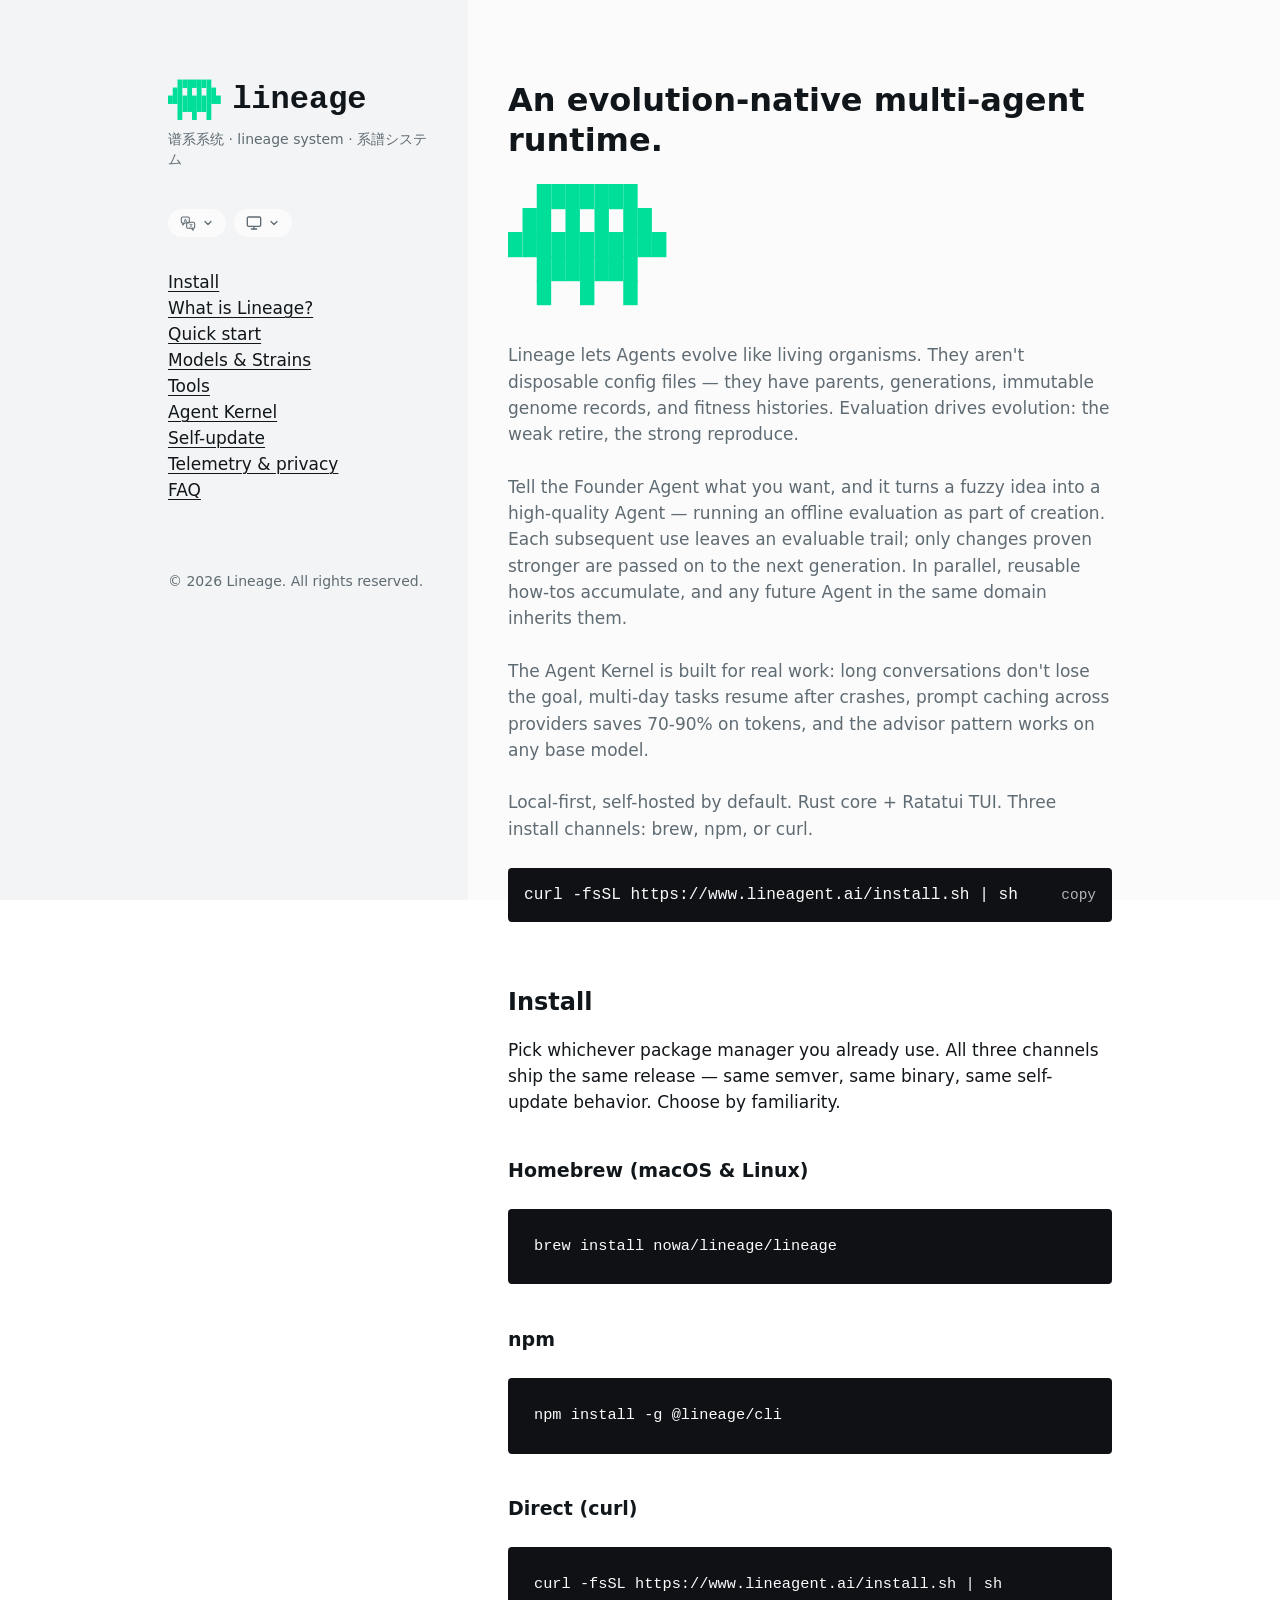
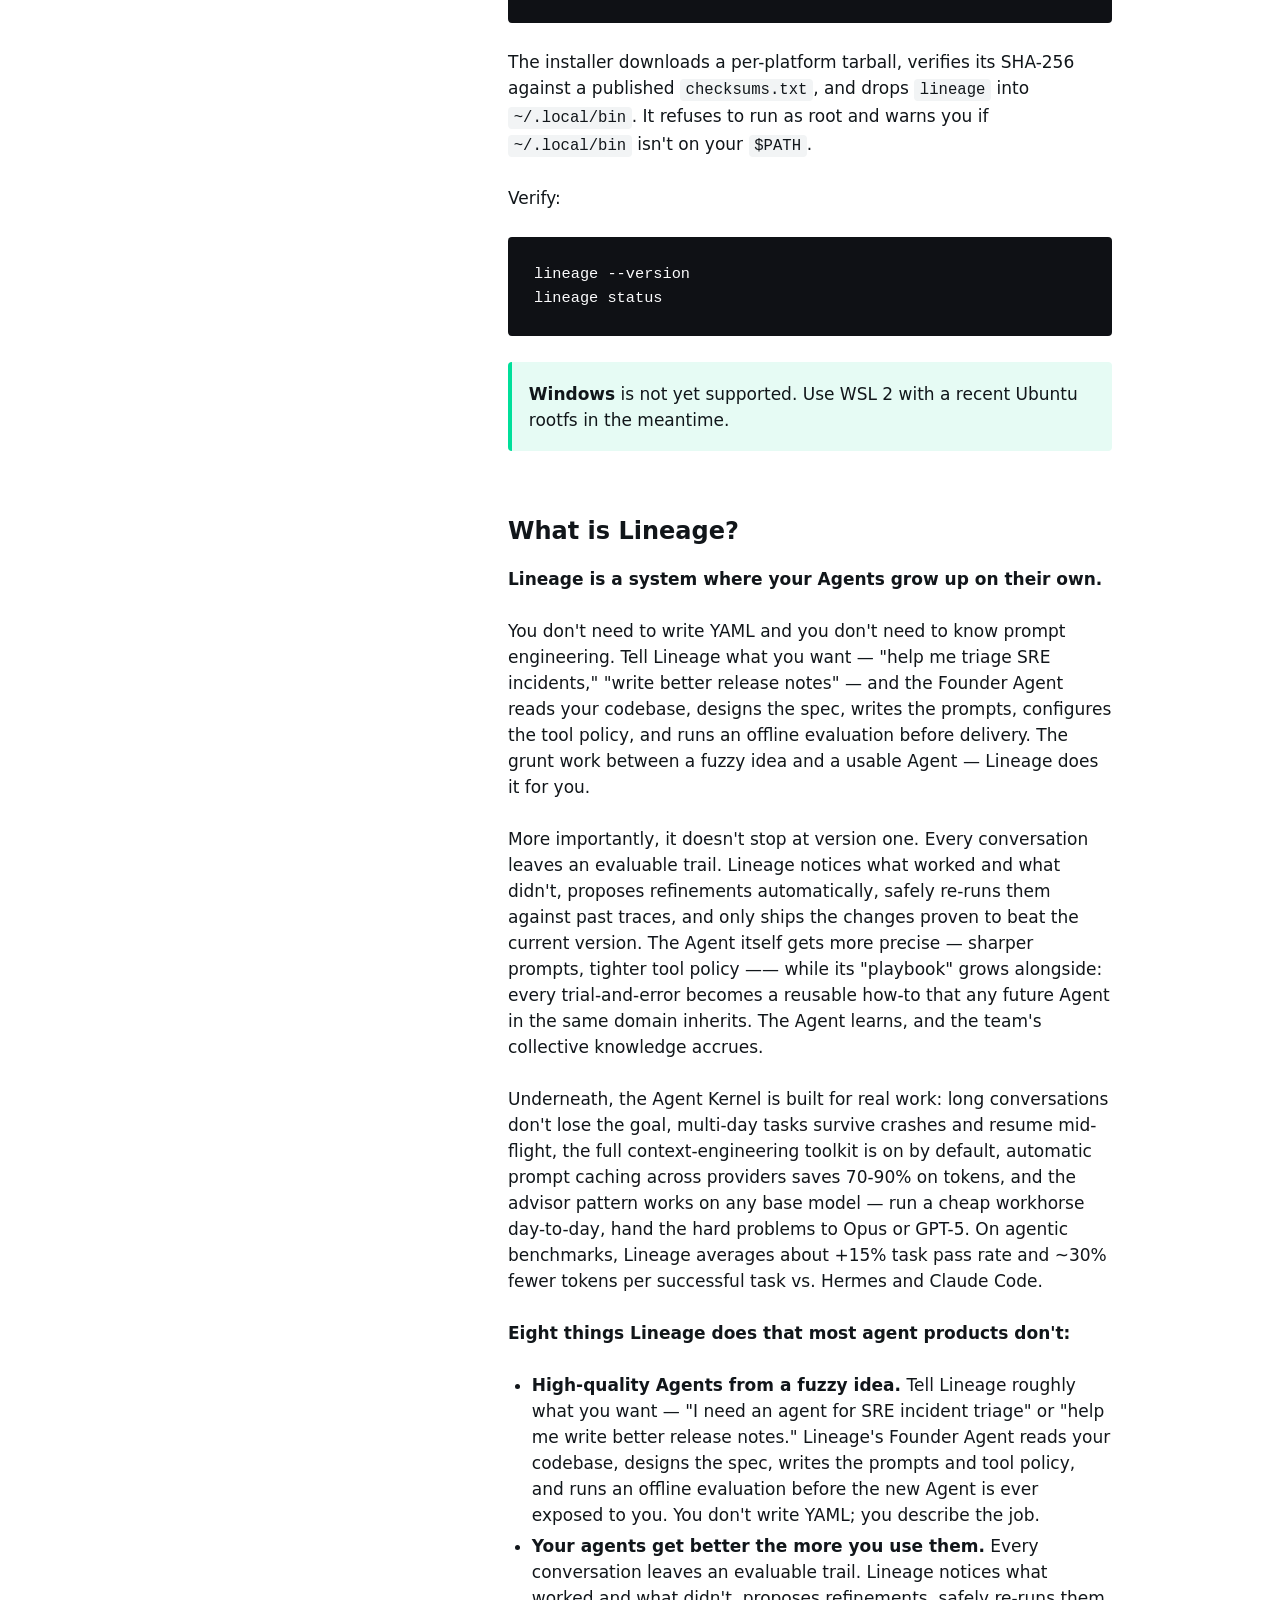
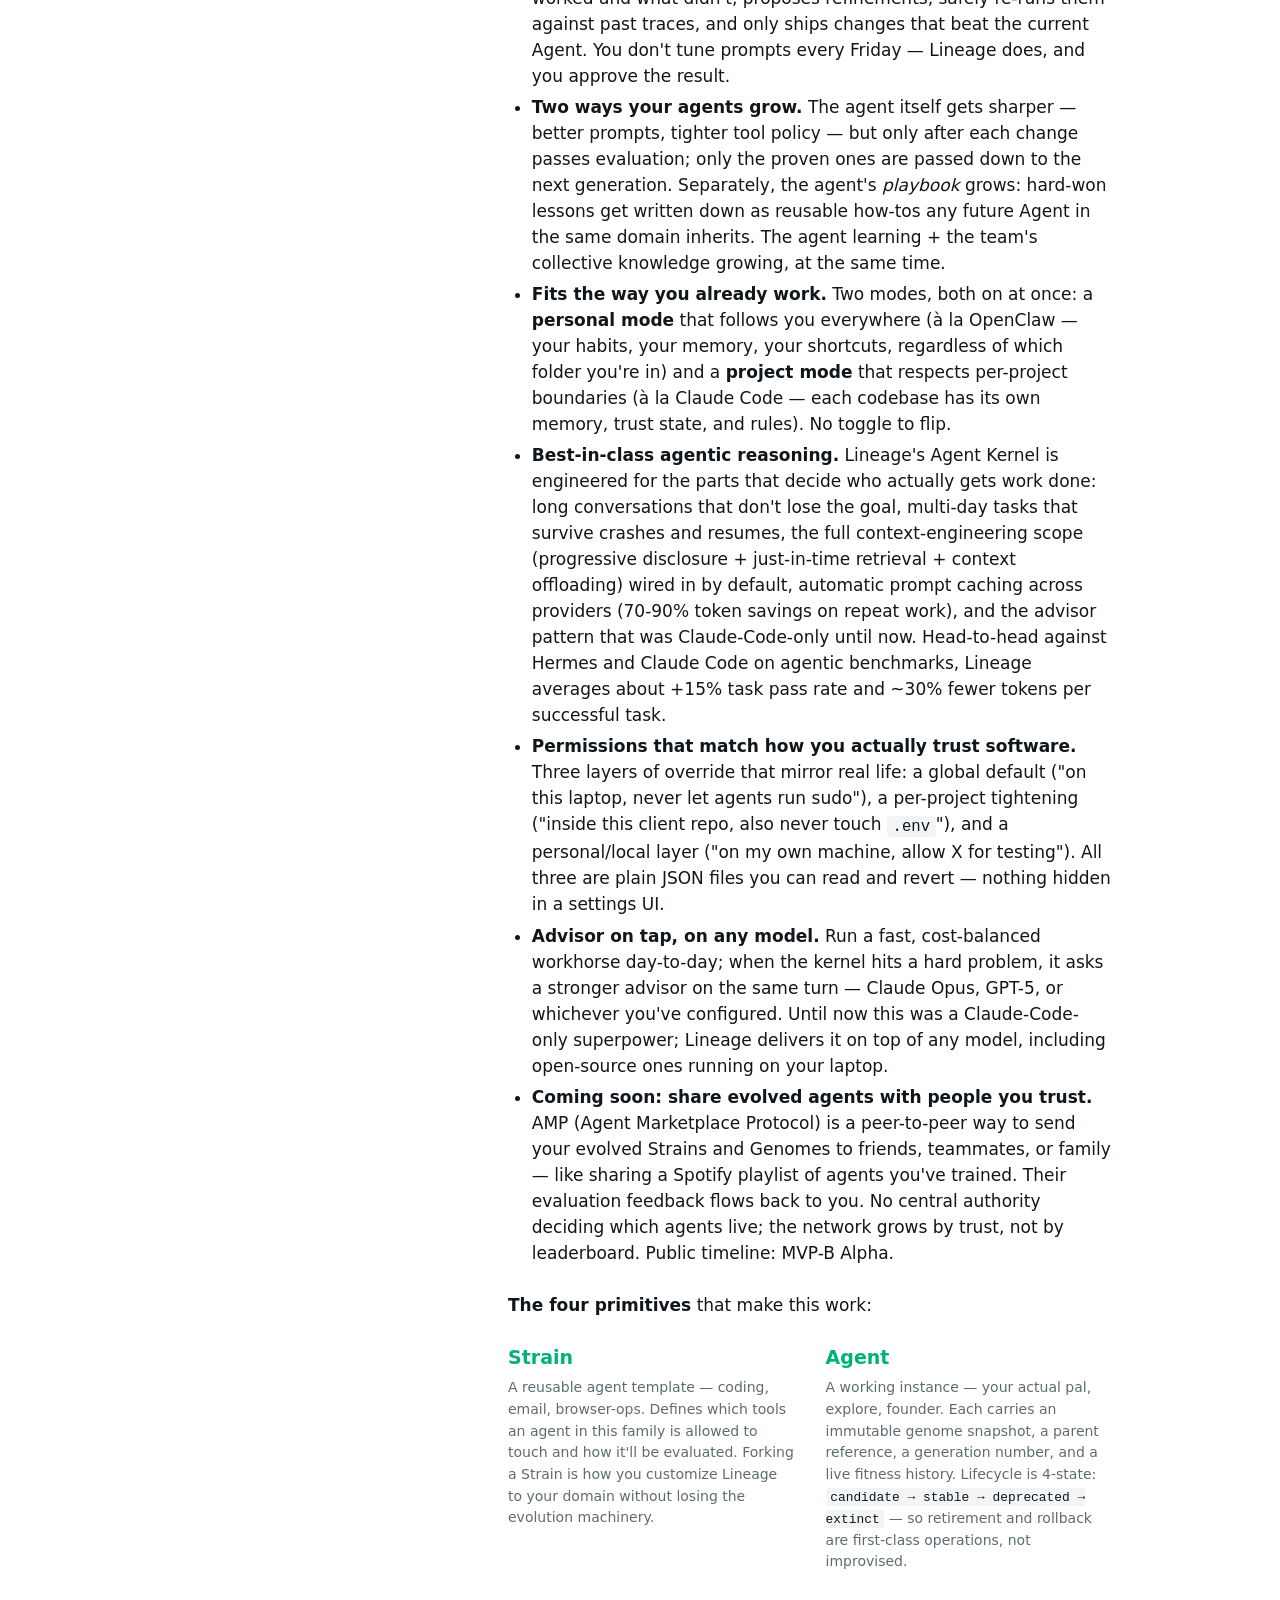
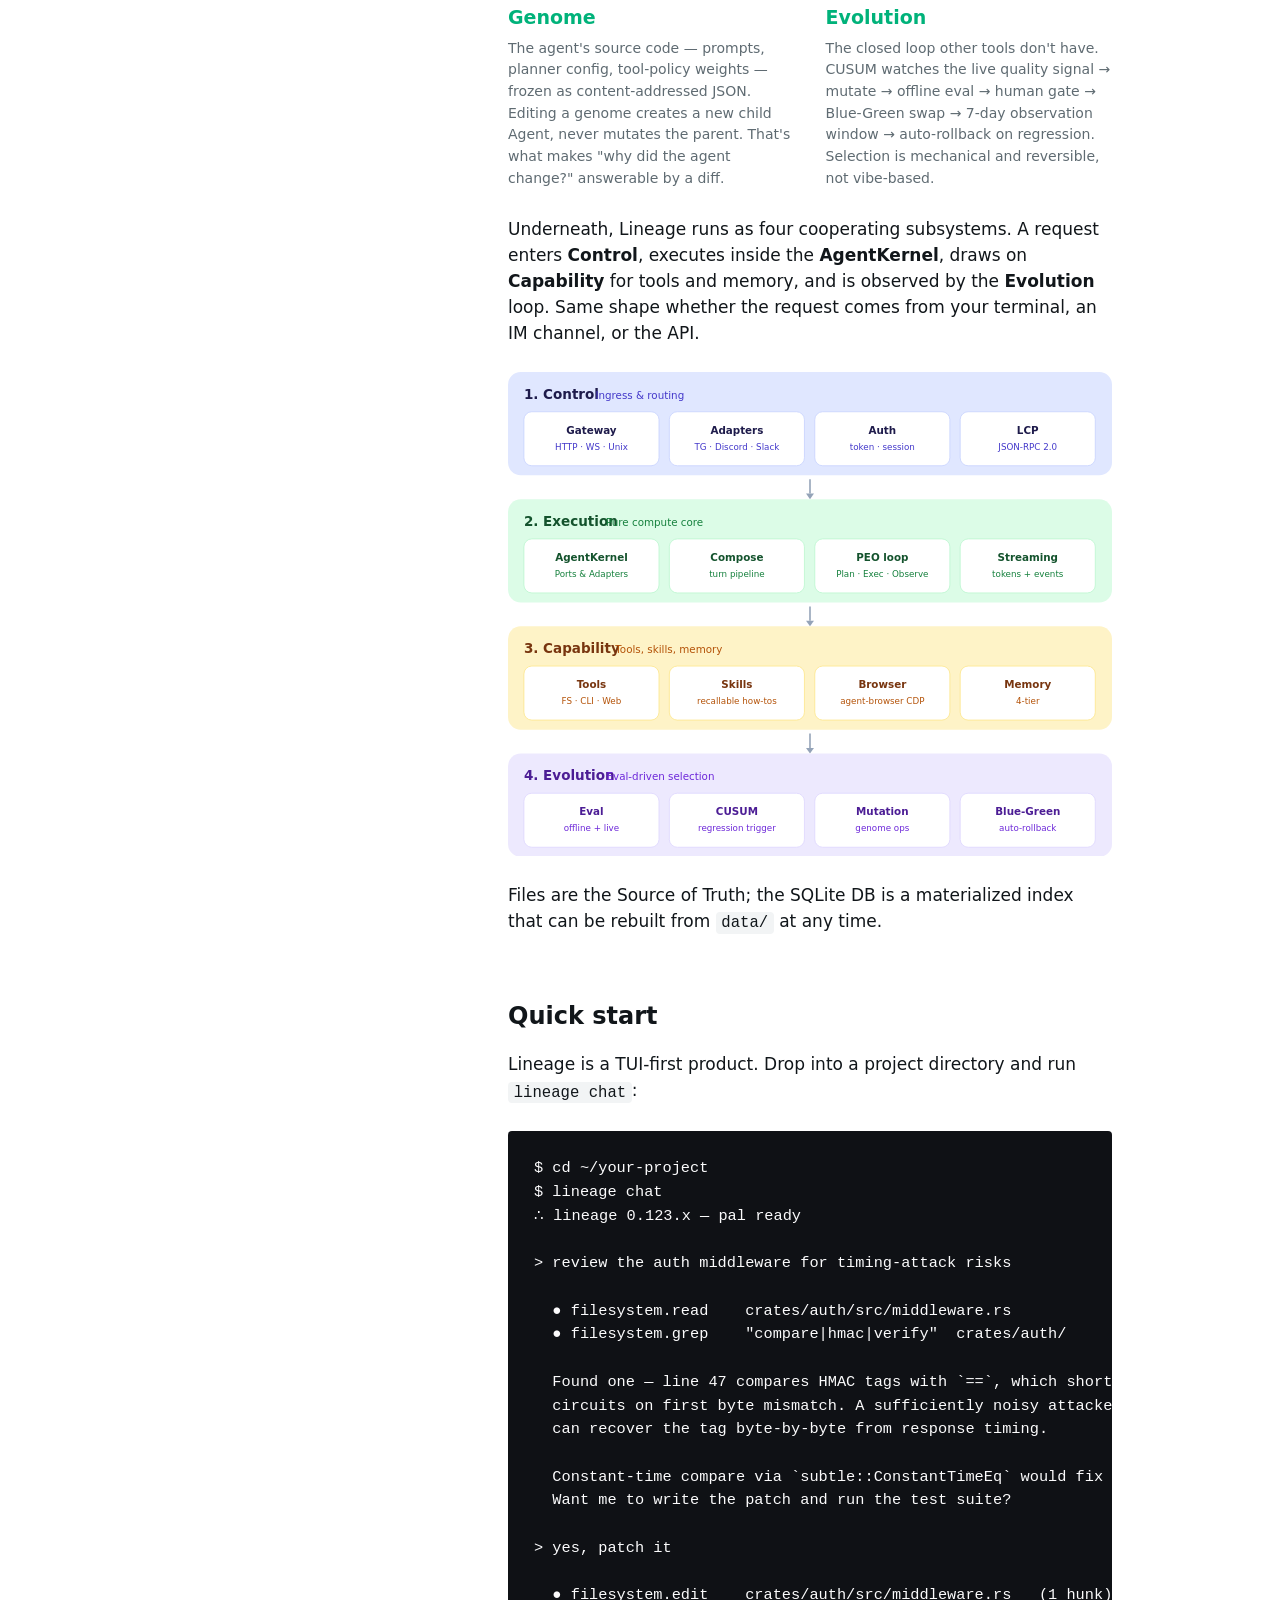
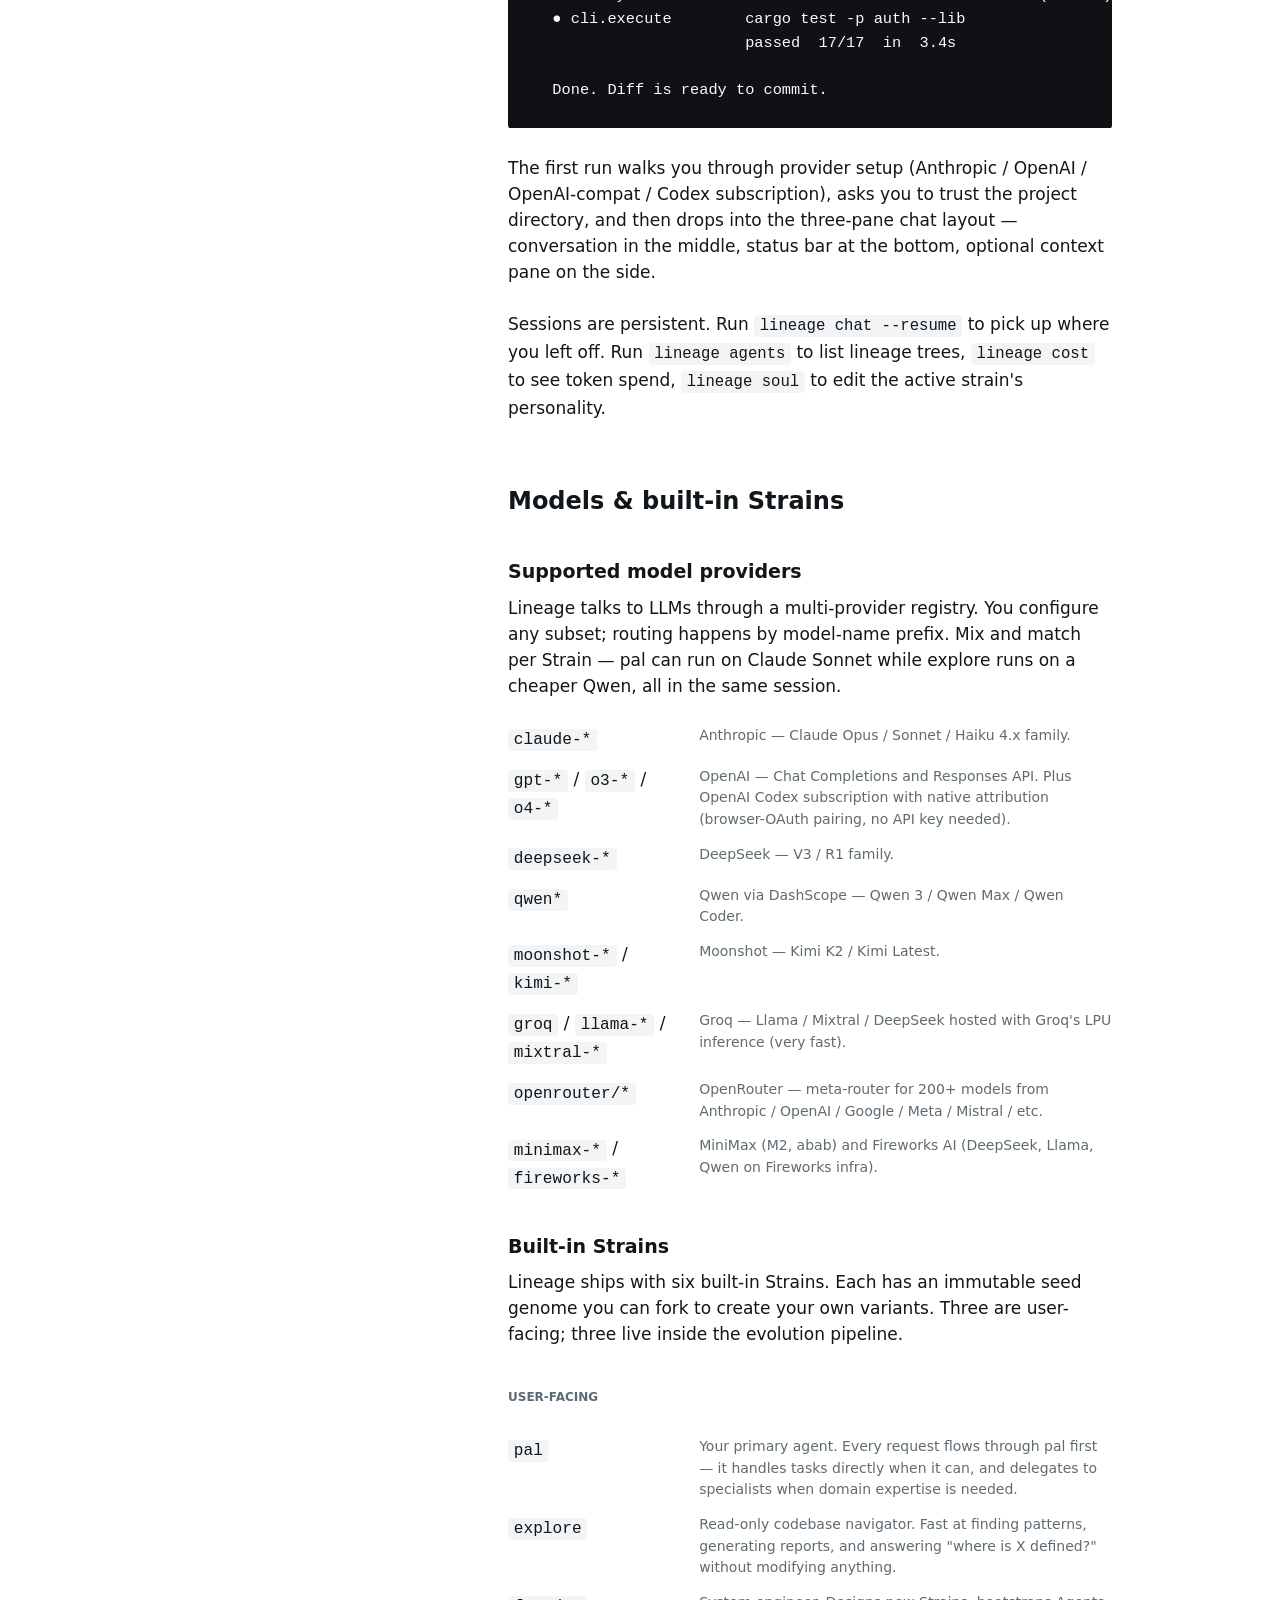
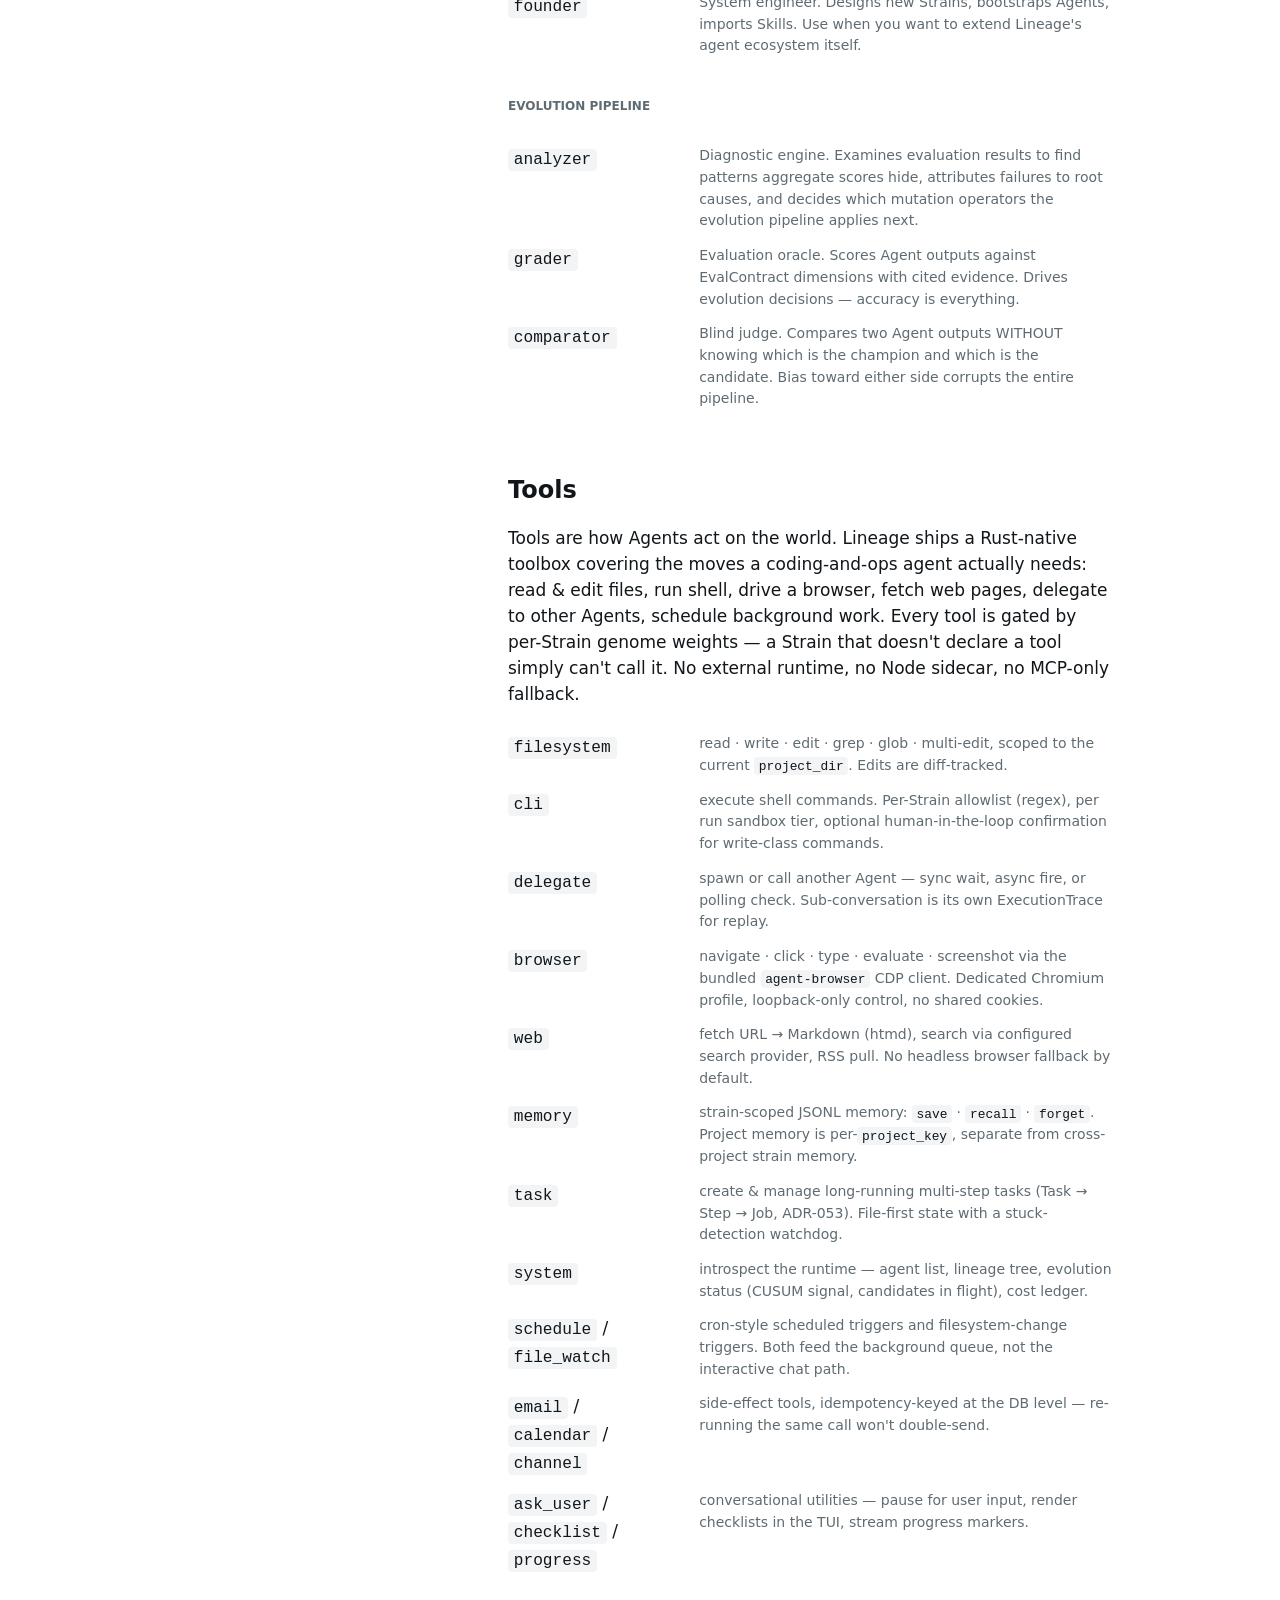
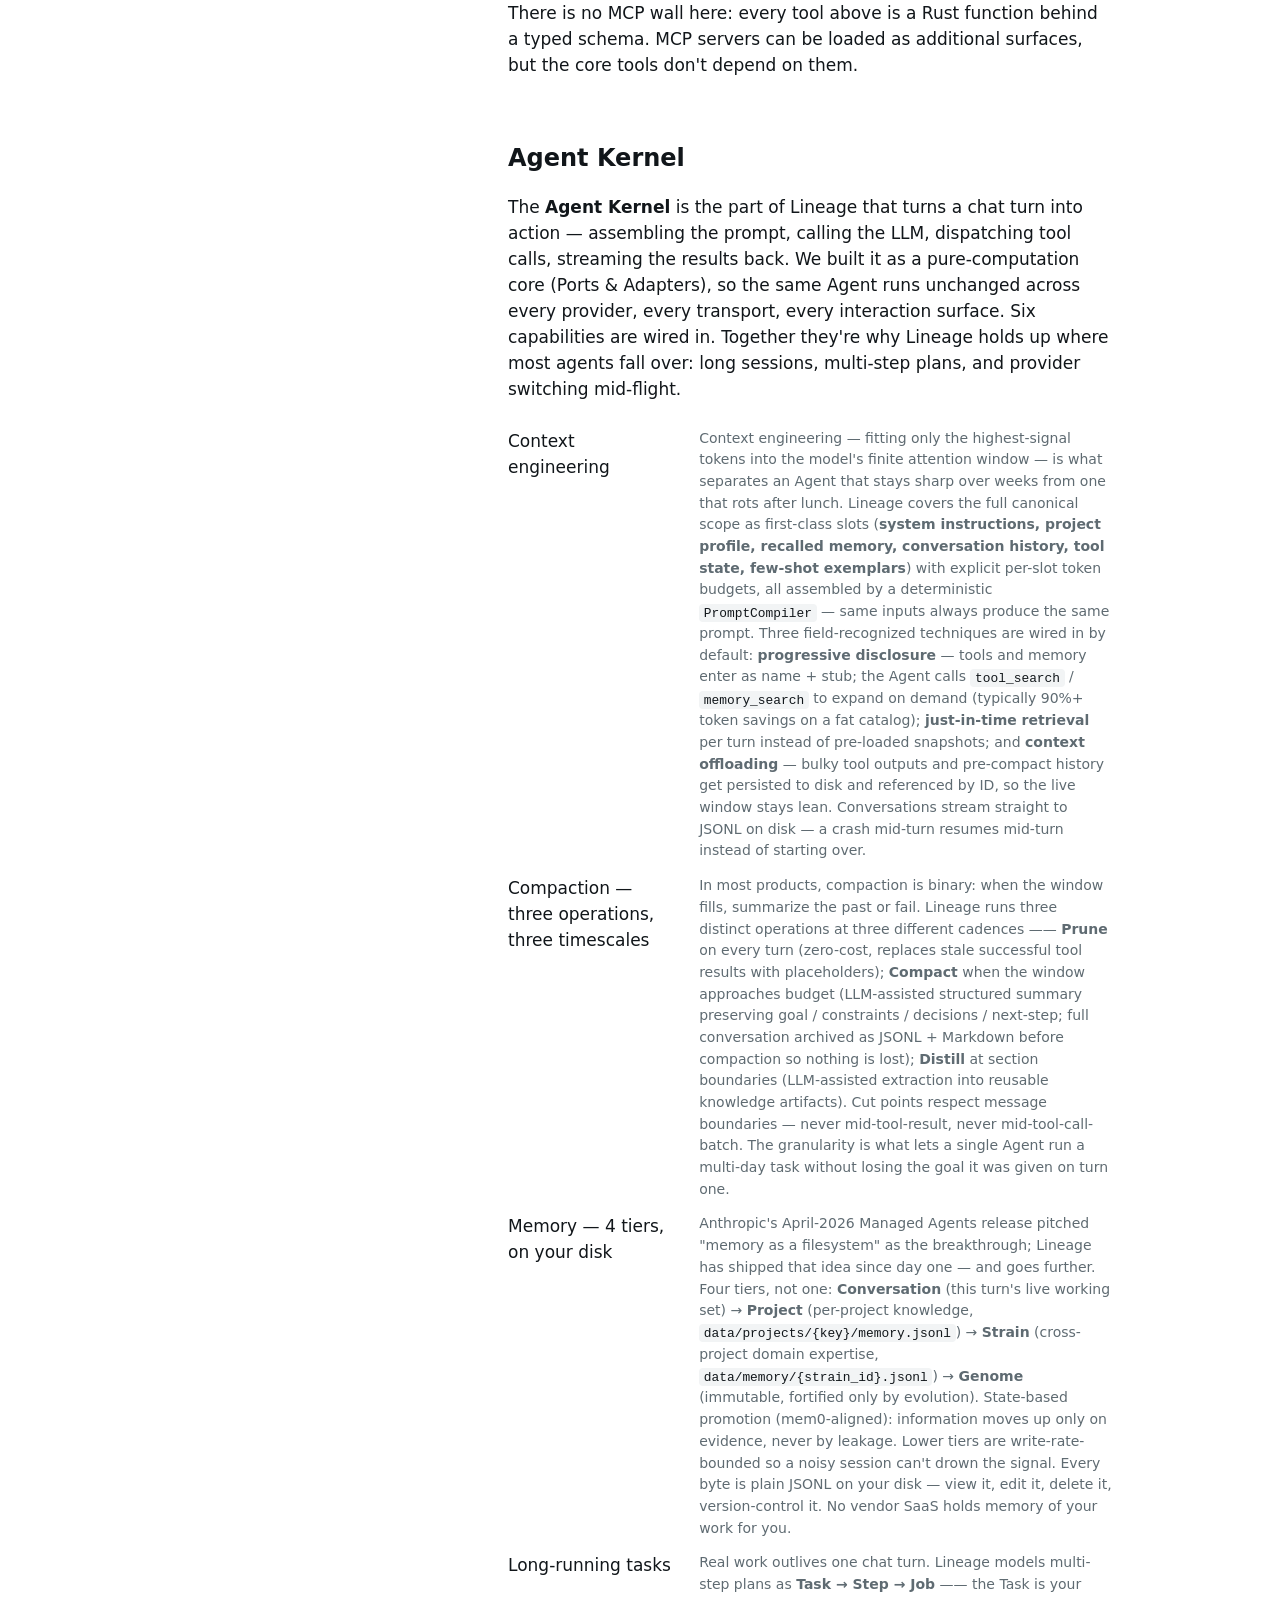
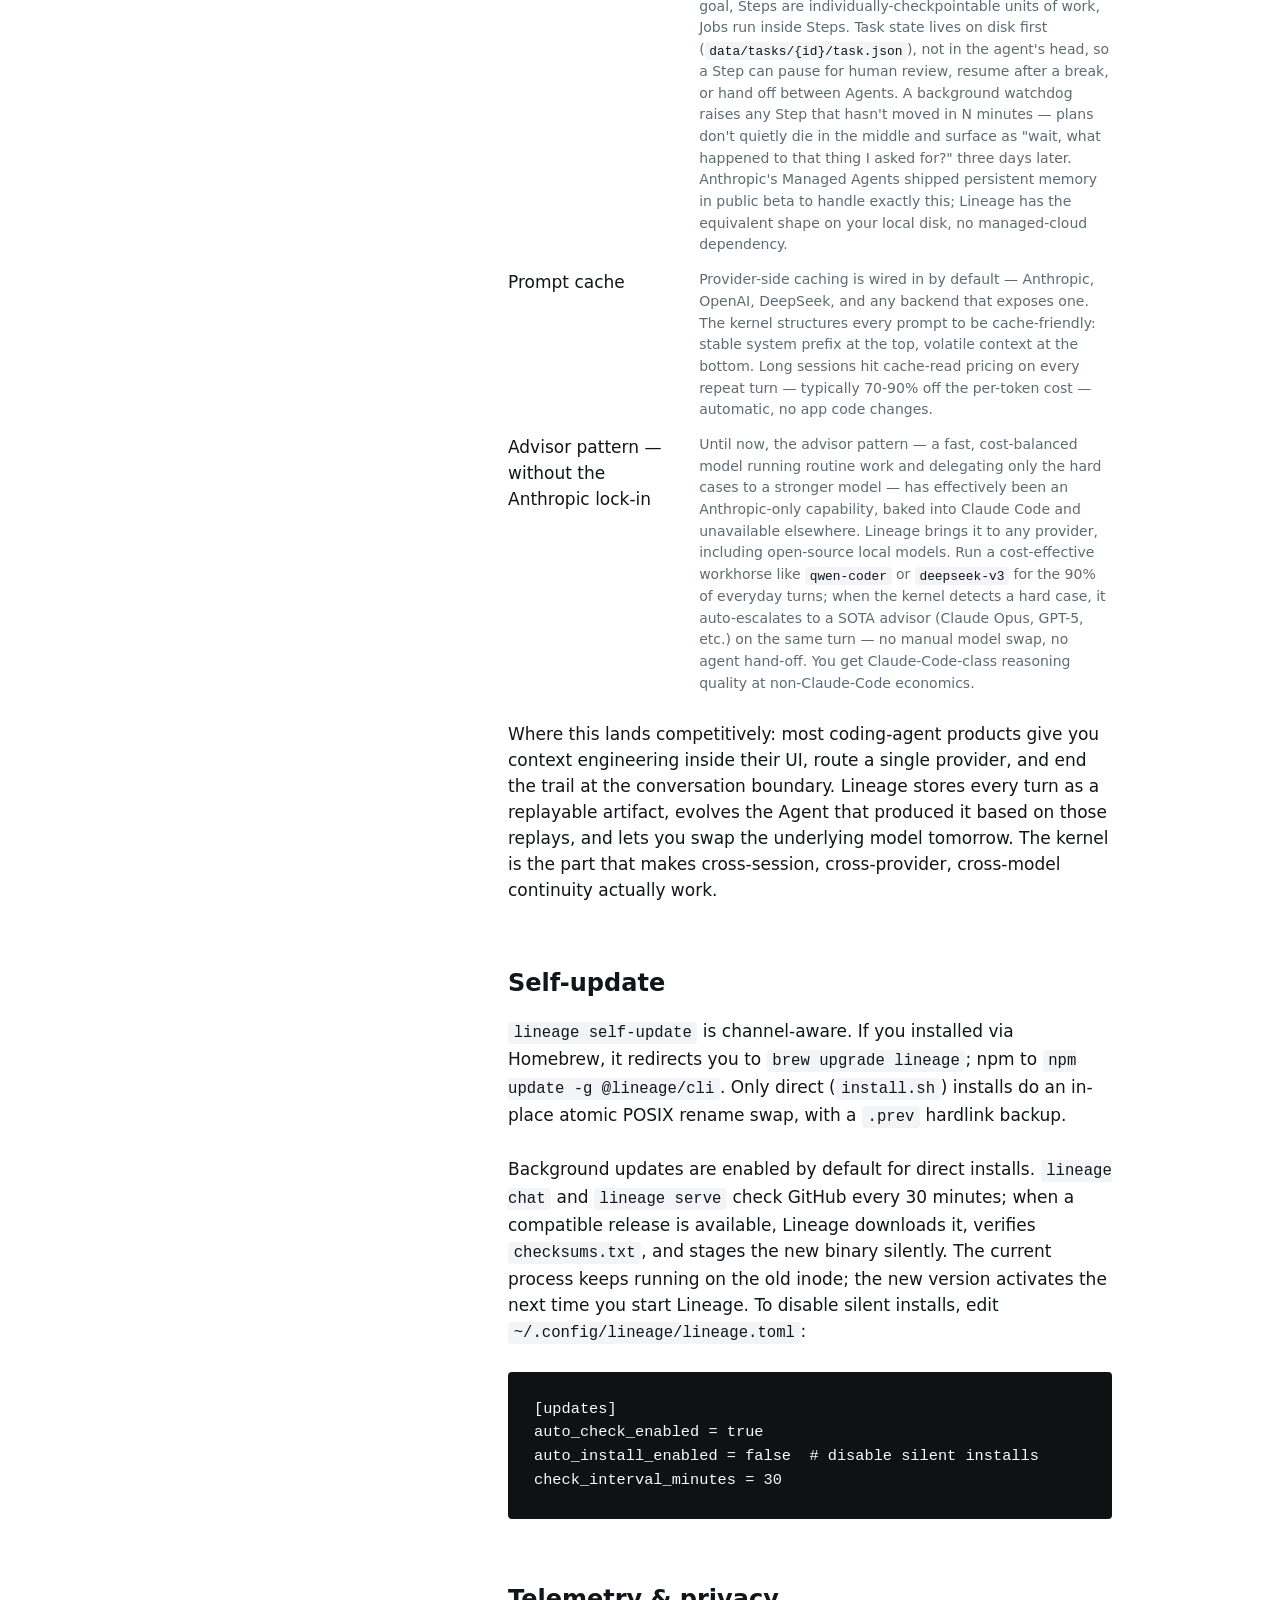
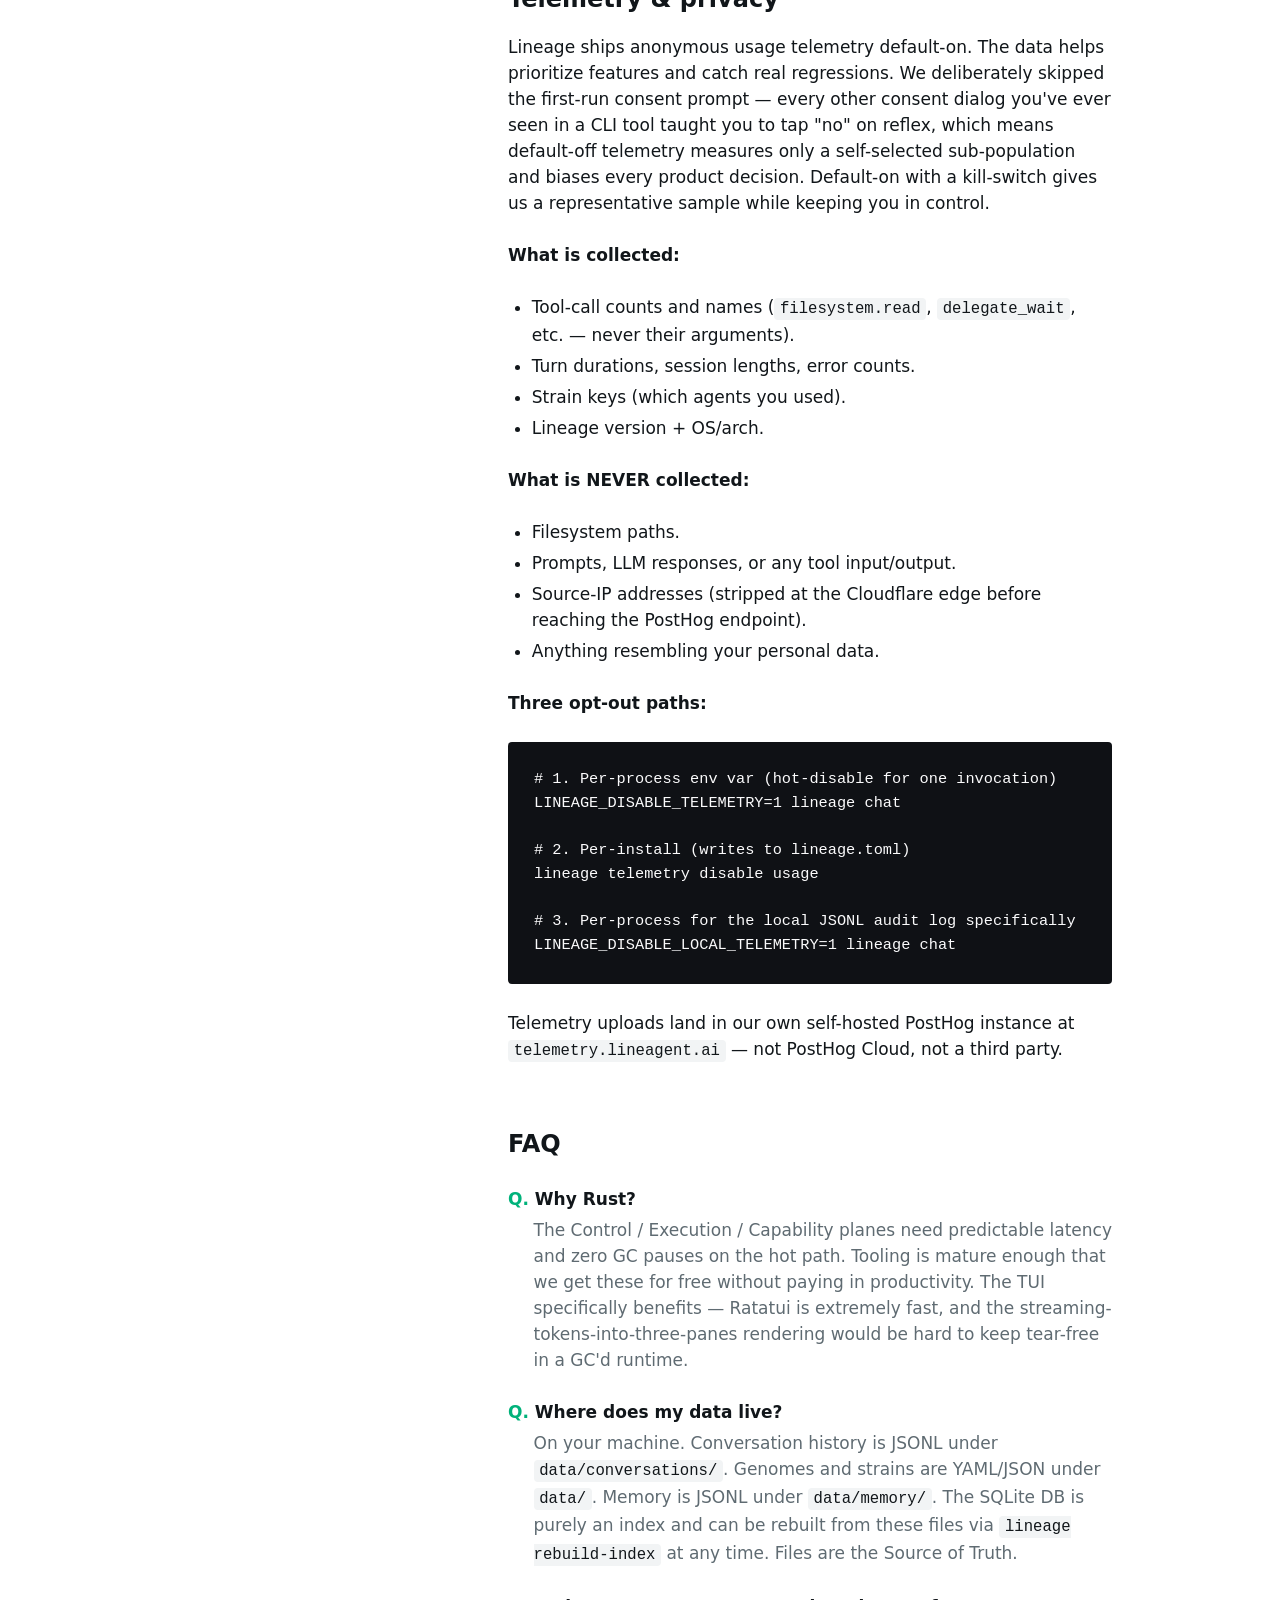
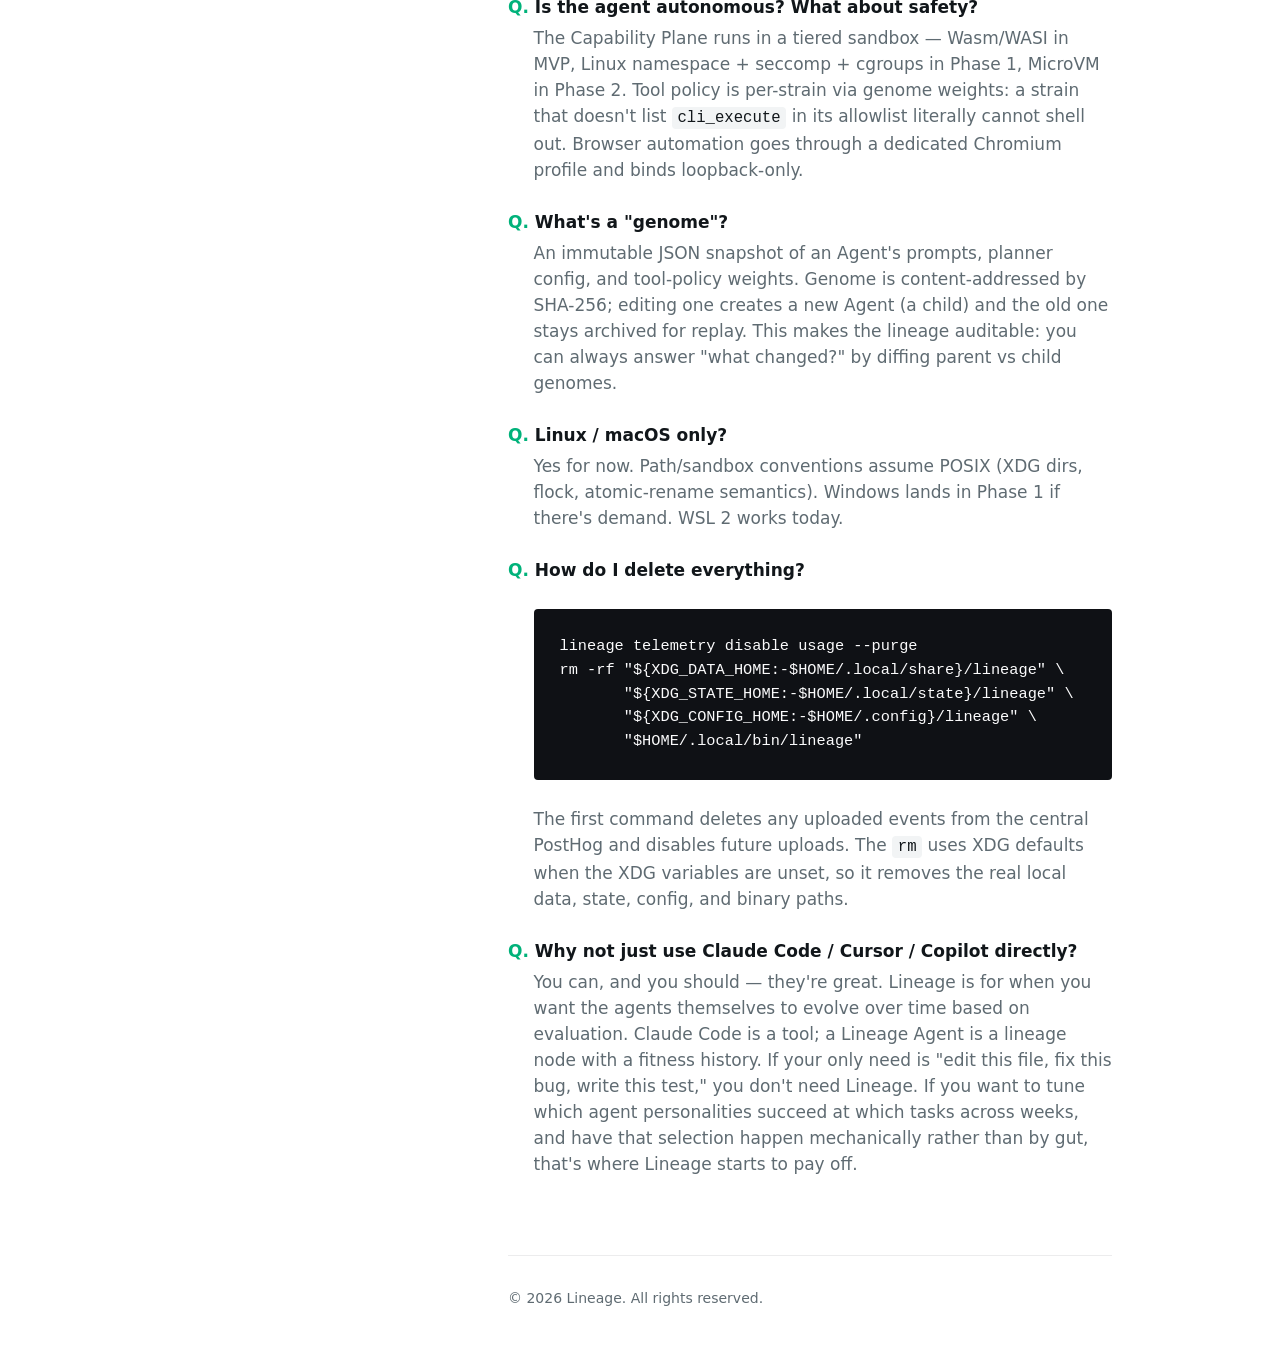
==== commit 522d1384: "docs: update self-update defaults copy" ====
--- a/index.html
+++ b/index.html
@@ -1280,10 +1280,13 @@
 
 
 <p lang="en">
-    Background updates are <strong>opt-in</strong>. By default the
-    background updater is in notify-only mode: it checks GitHub
-    every 30 minutes, prints a banner if a new version is available,
-    and stops there. To turn on silent installs, edit
+    Background updates are enabled by default for direct installs.
+    <code>lineage chat</code> and <code>lineage serve</code> check
+    GitHub every 30 minutes; when a compatible release is available,
+    Lineage downloads it, verifies <code>checksums.txt</code>, and
+    stages the new binary silently. The current process keeps running
+    on the old inode; the new version activates the next time you
+    start Lineage. To disable silent installs, edit
     <code>~/.config/lineage/lineage.toml</code>:
 </p>
 
@@ -1291,7 +1294,7 @@
 
 <pre><code>[updates]
 auto_check_enabled = true
-auto_install_enabled = true   # default false
+auto_install_enabled = false  # disable silent installs
 check_interval_minutes = 30</code></pre>
 </section>
 
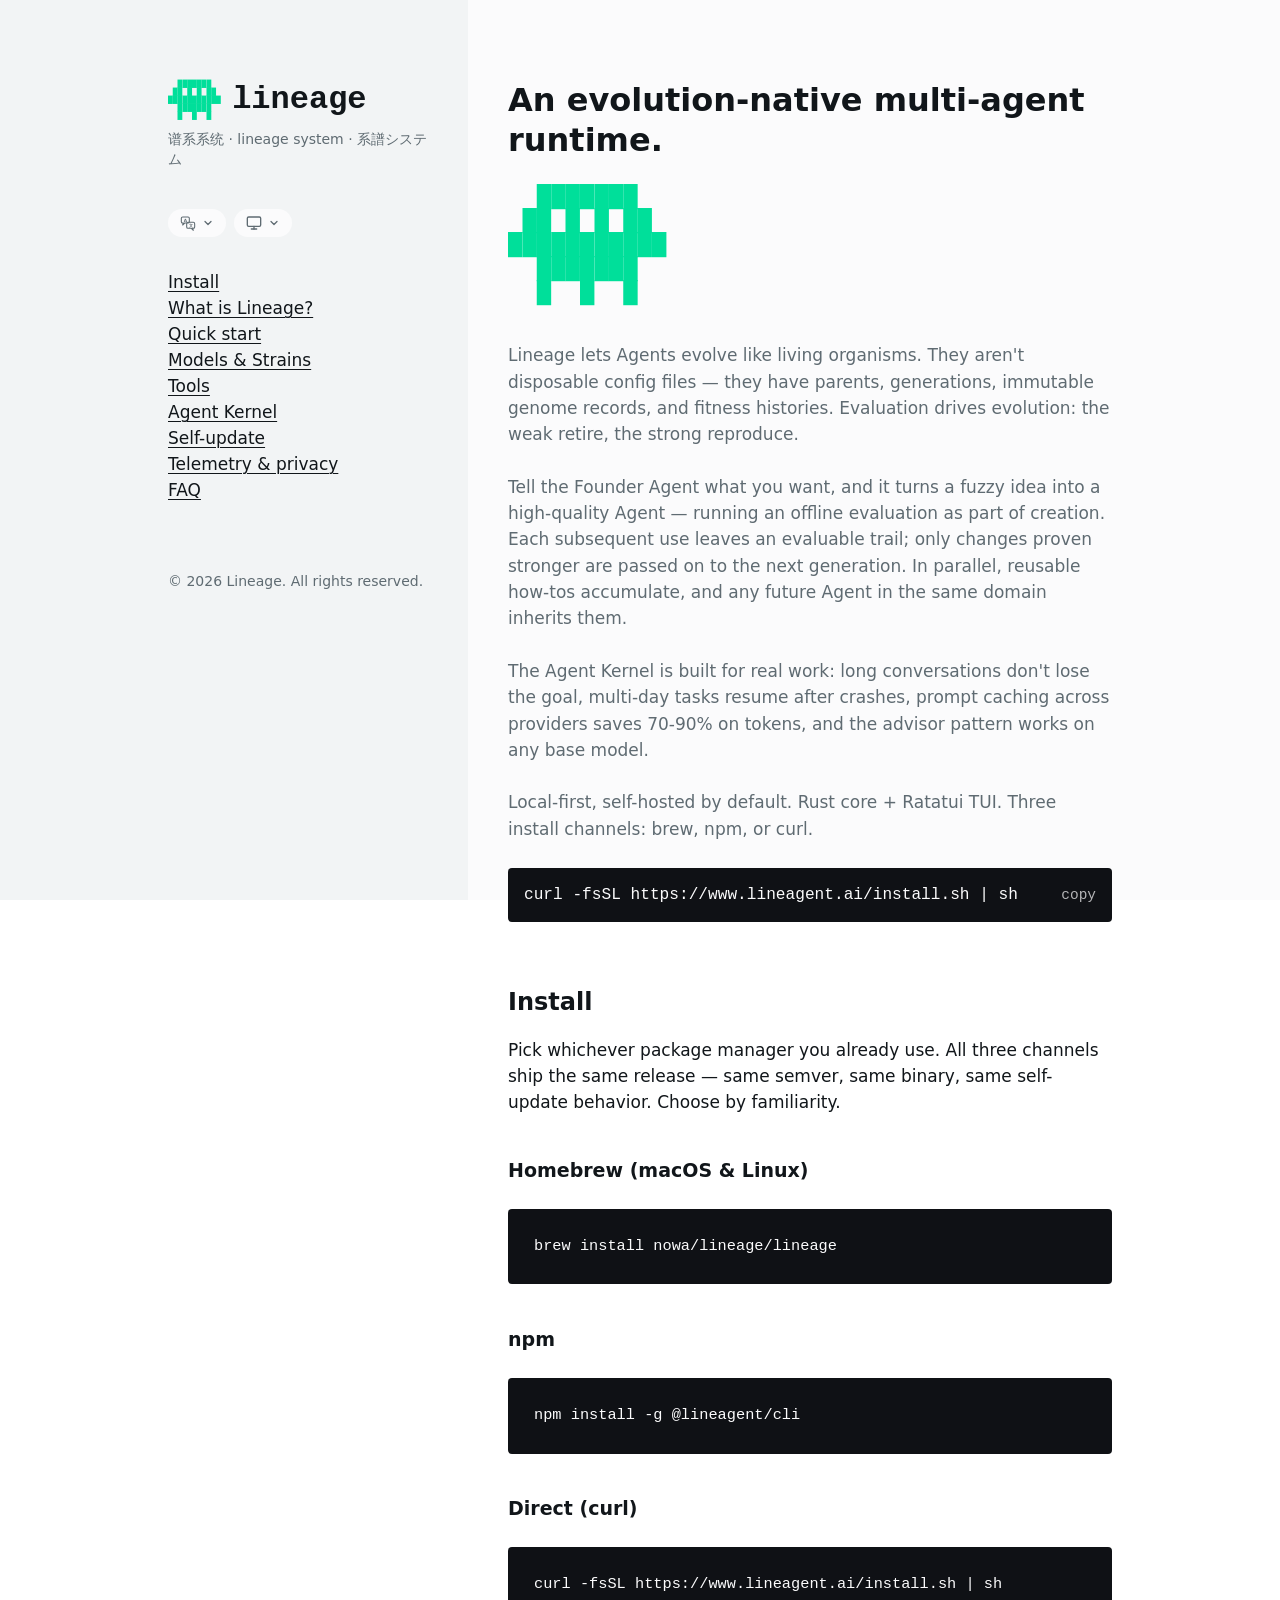
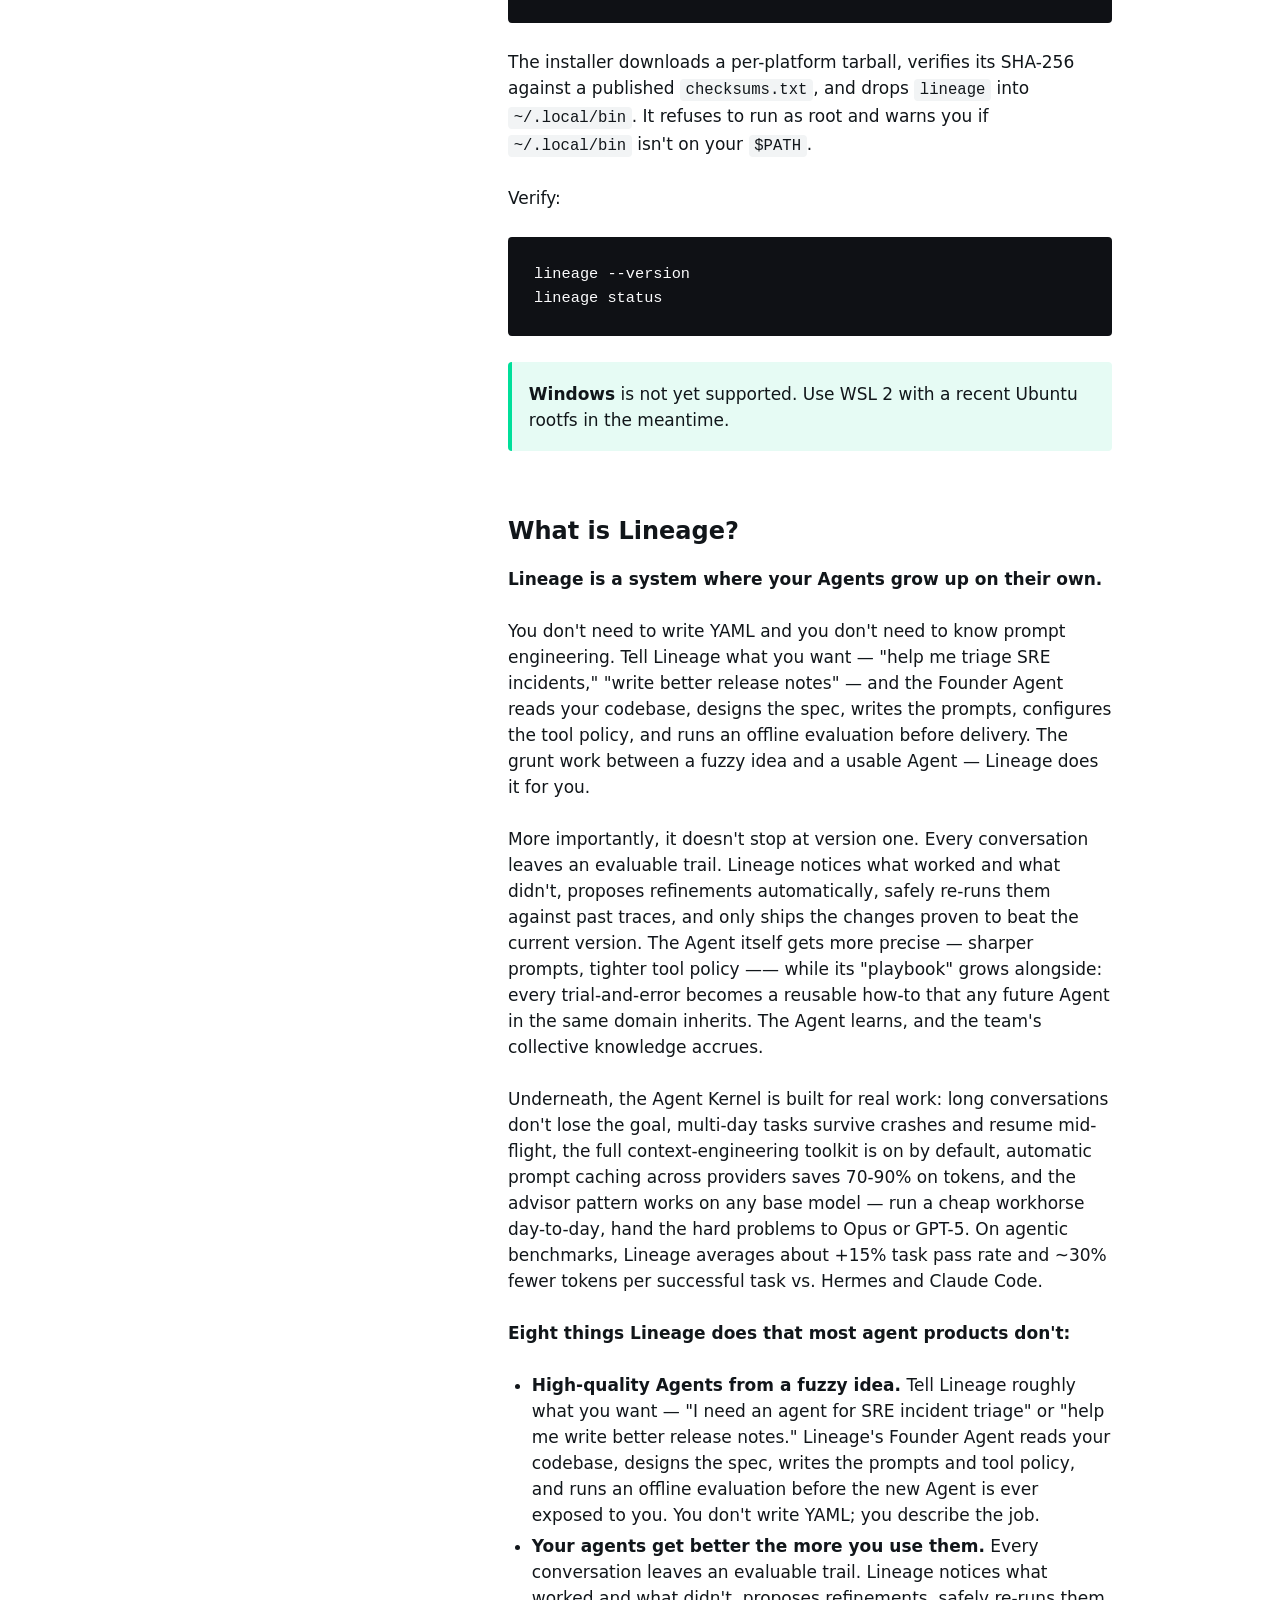
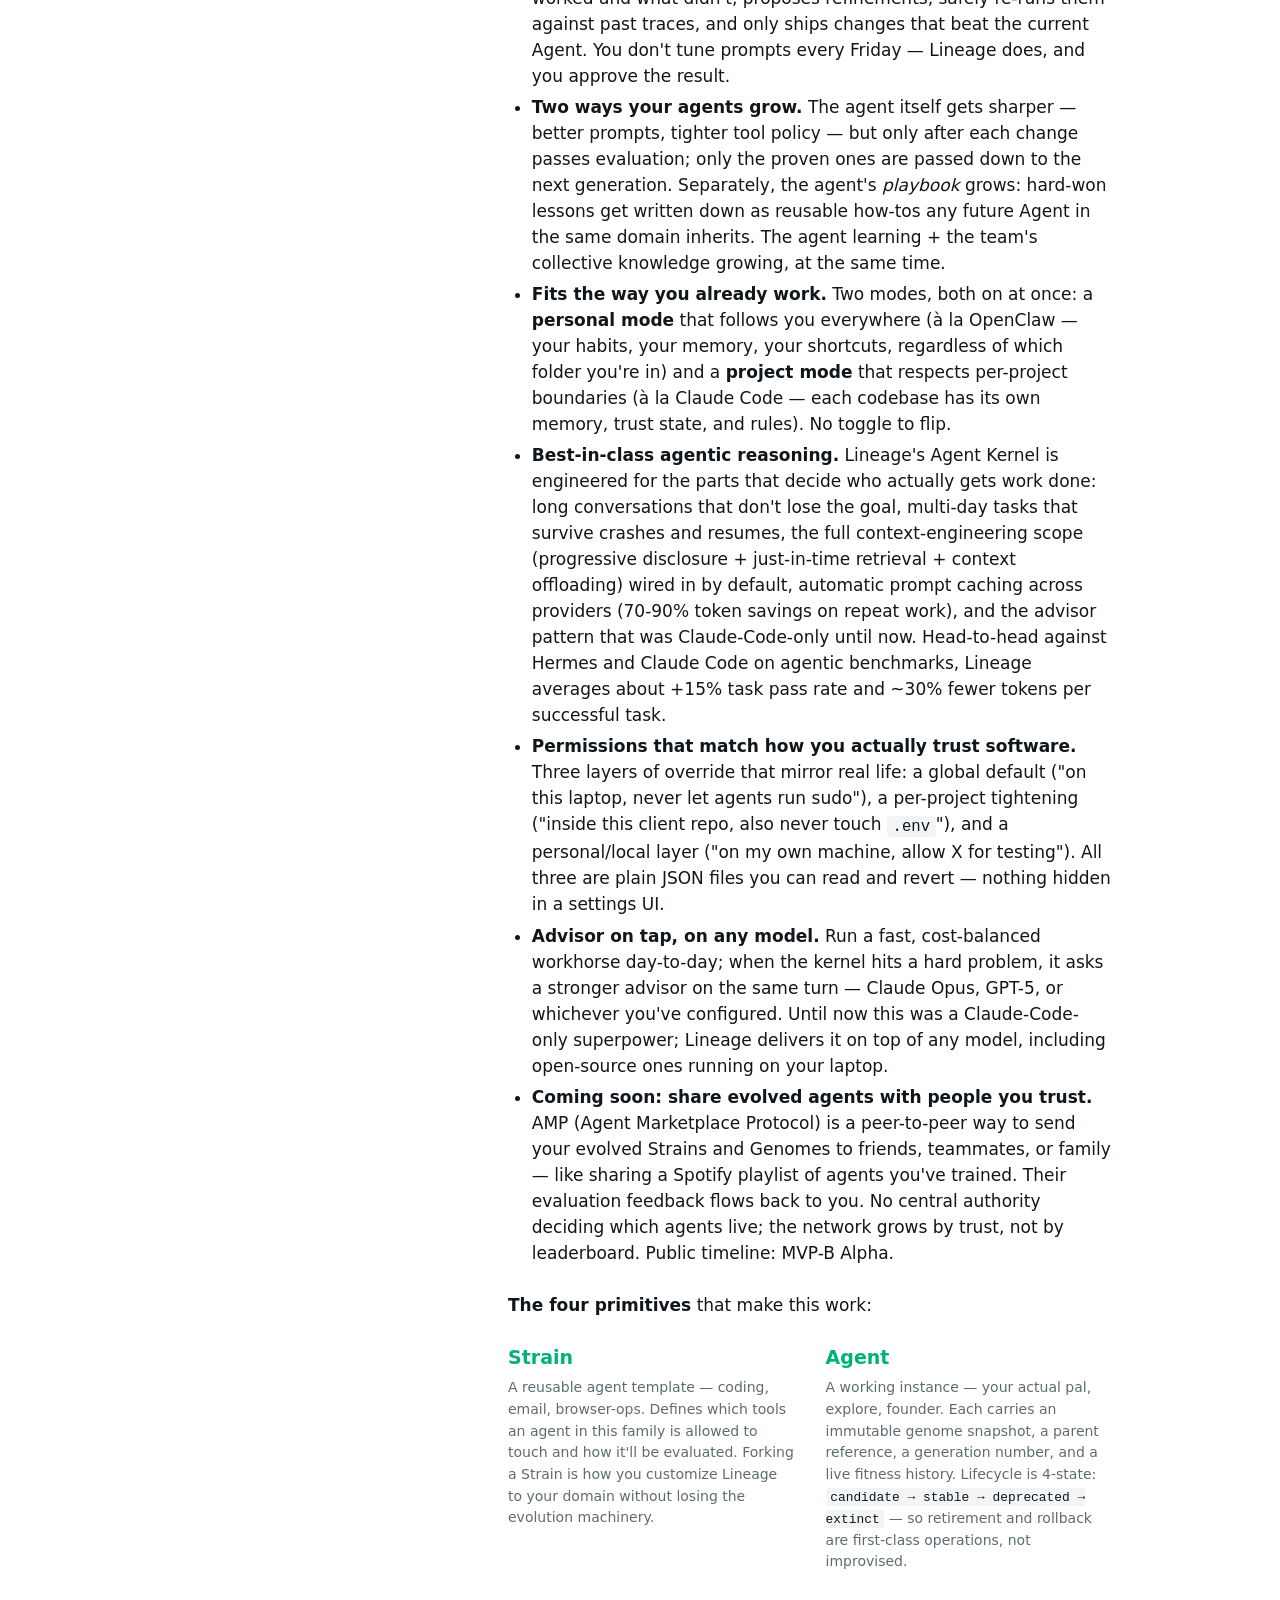
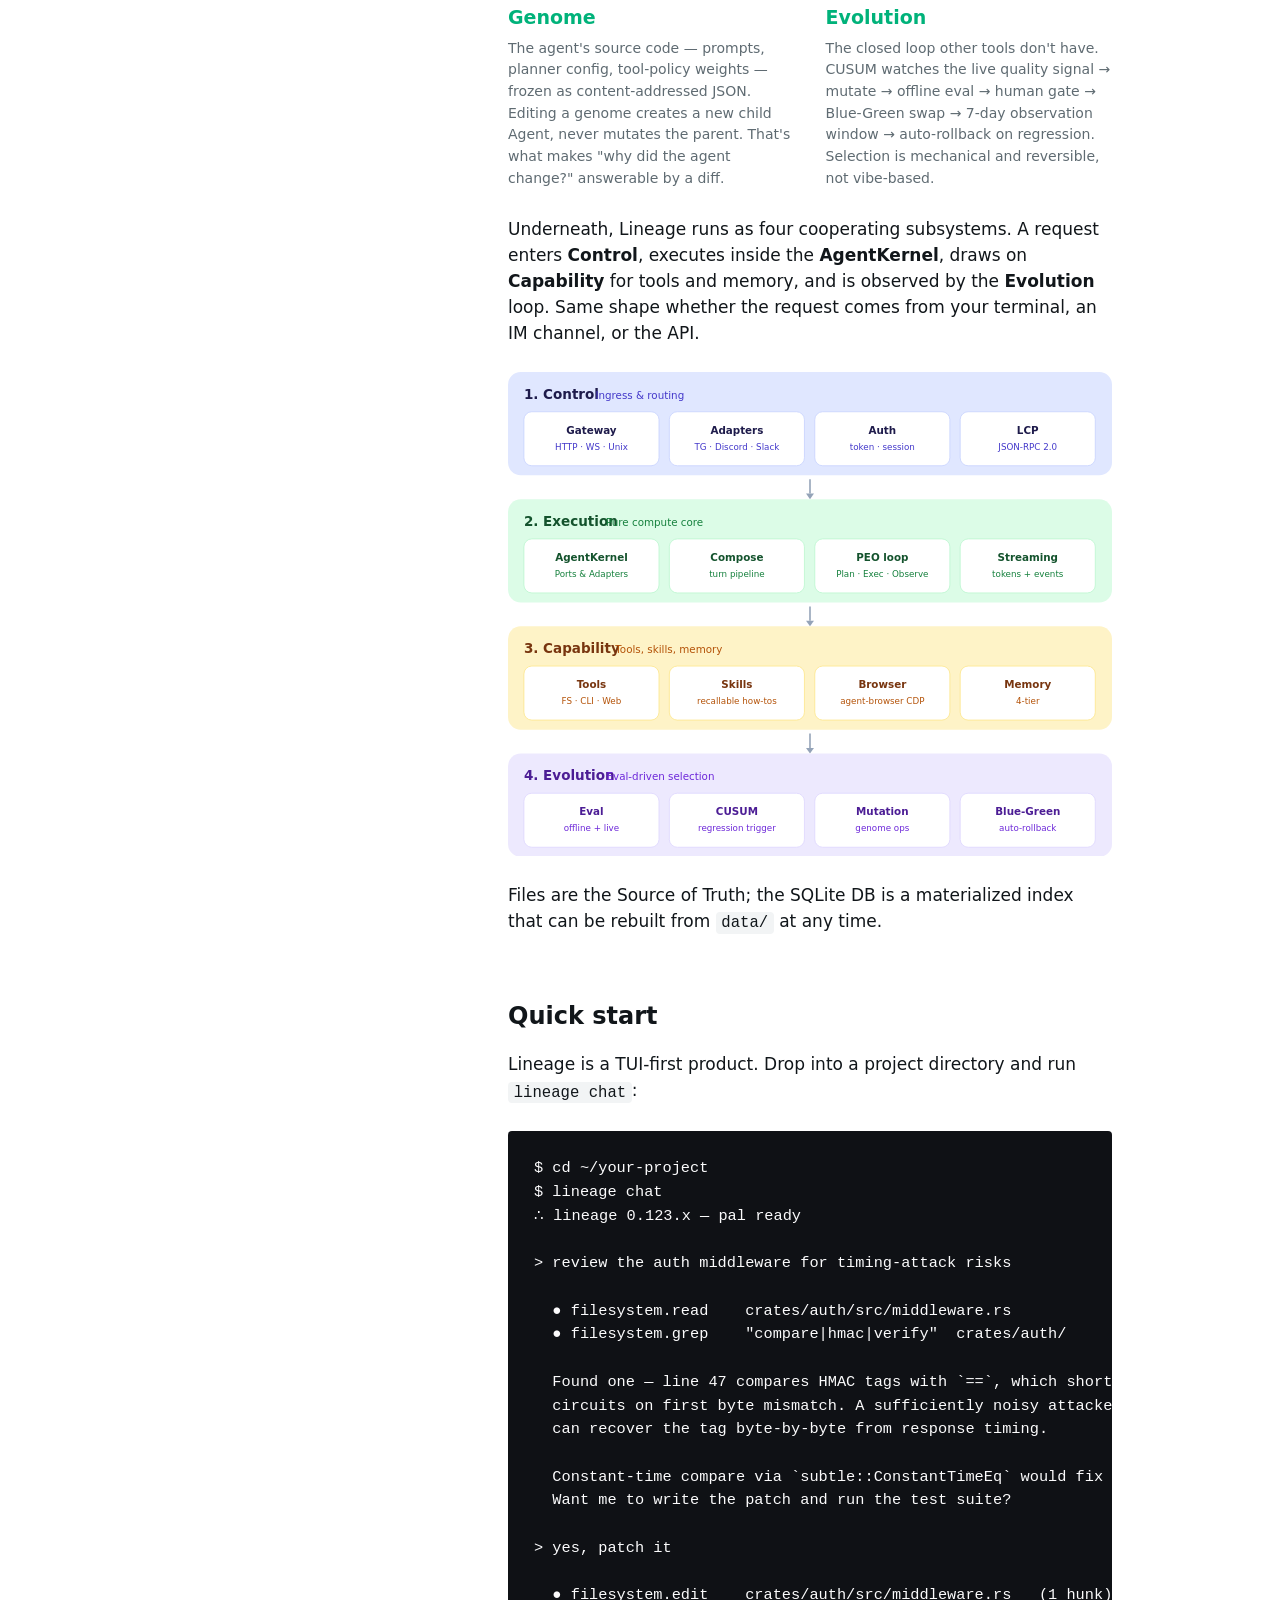
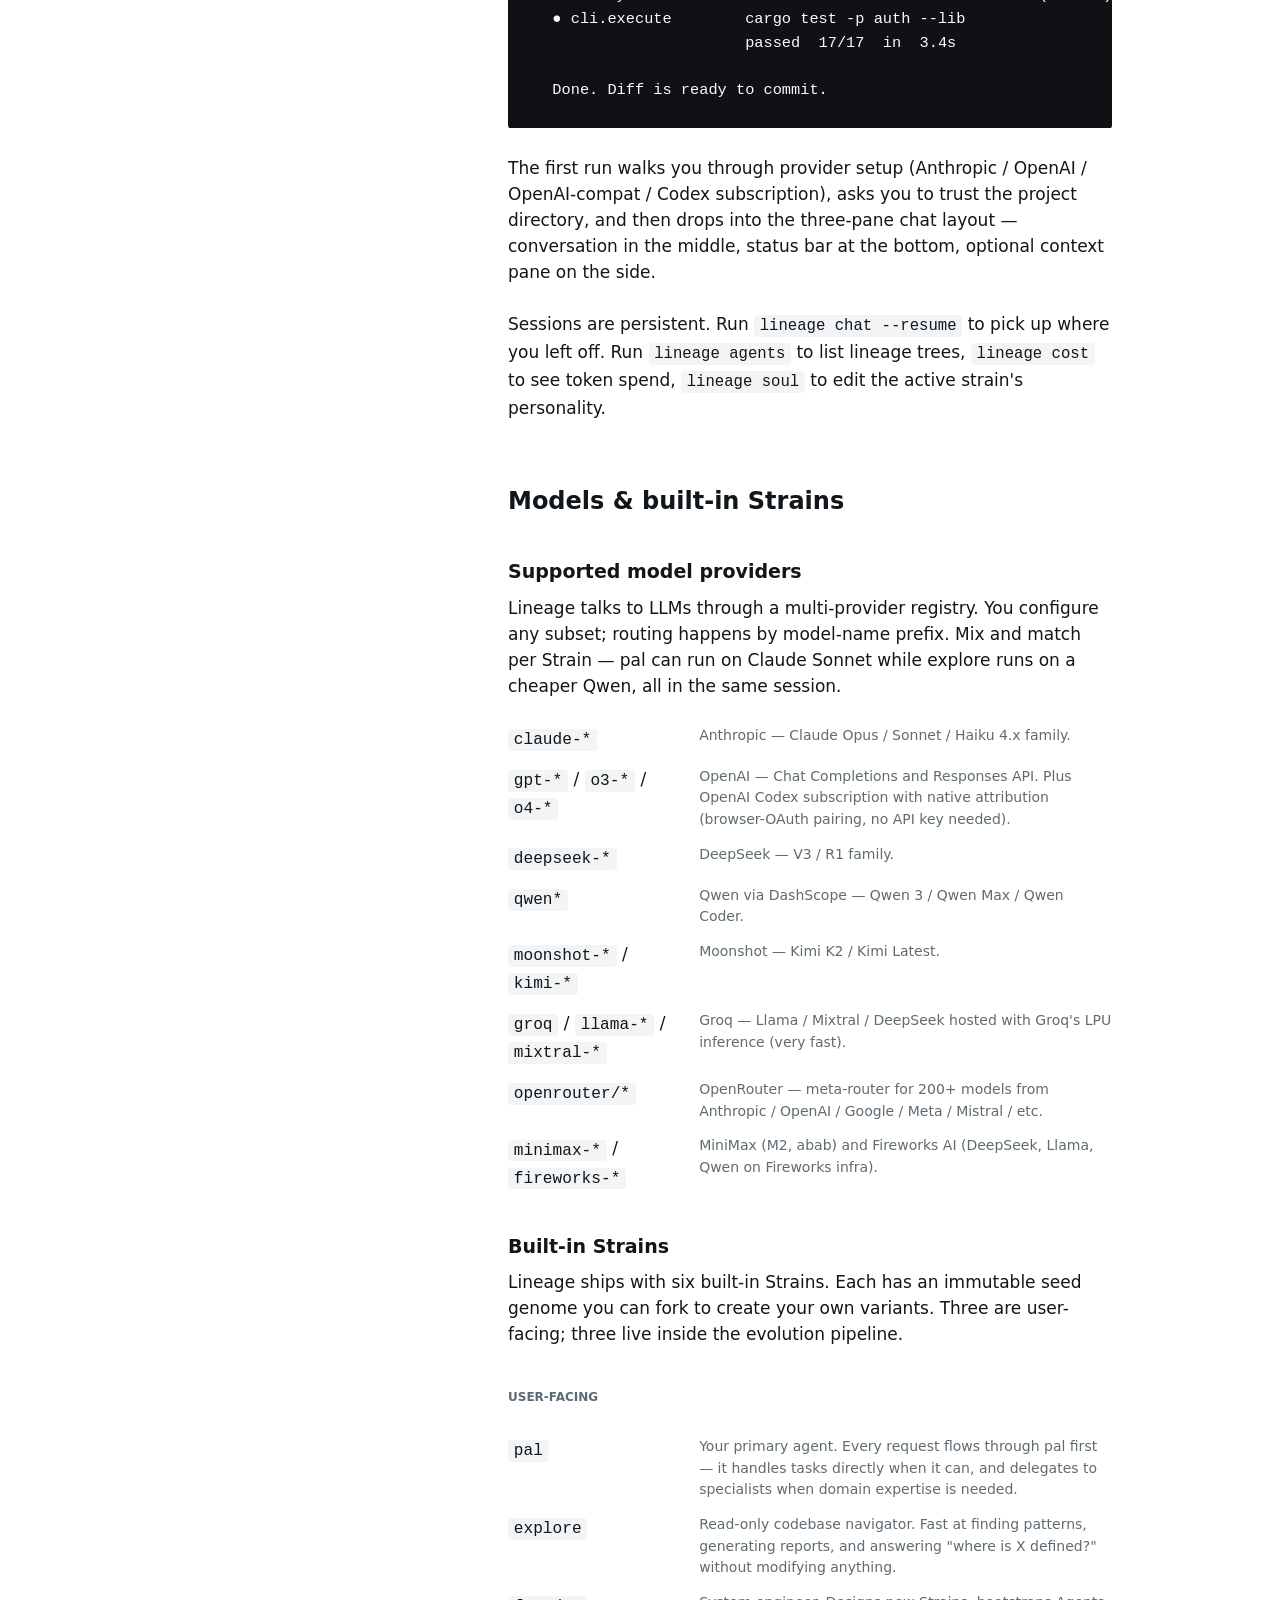
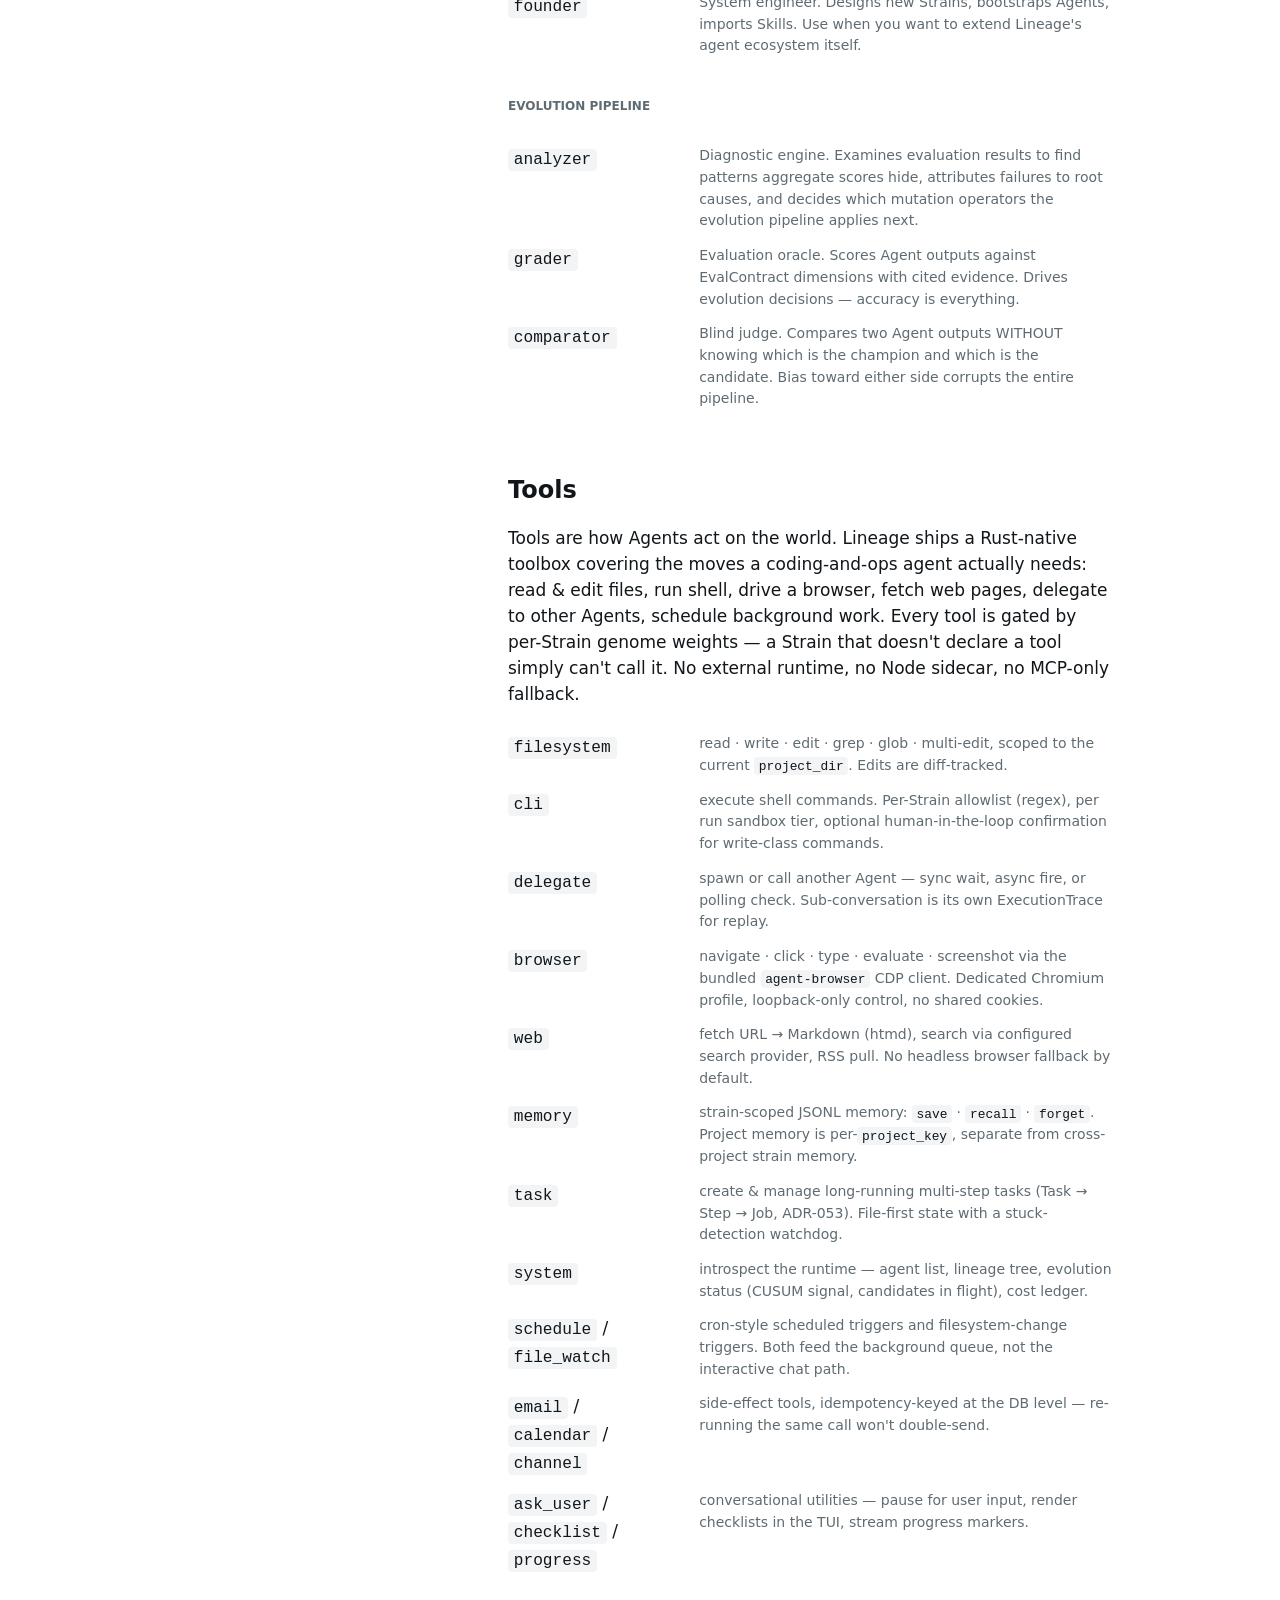
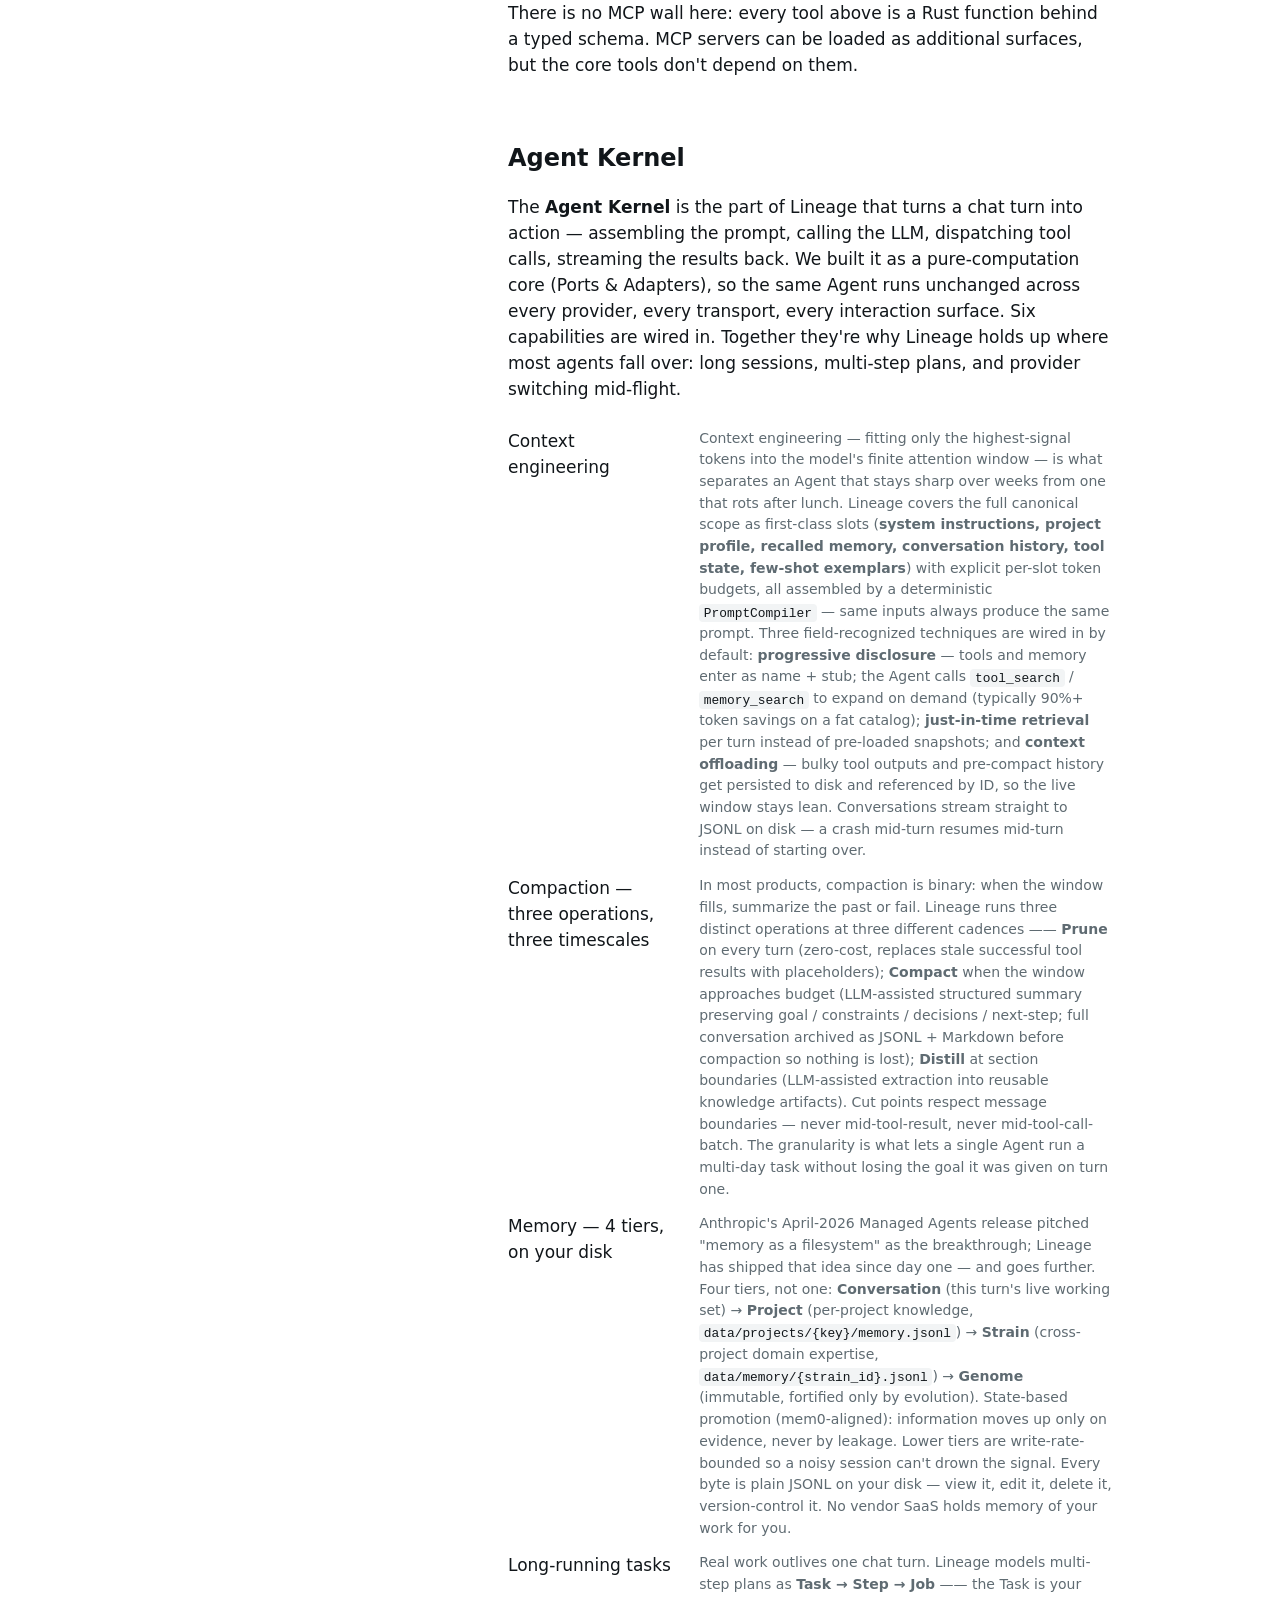
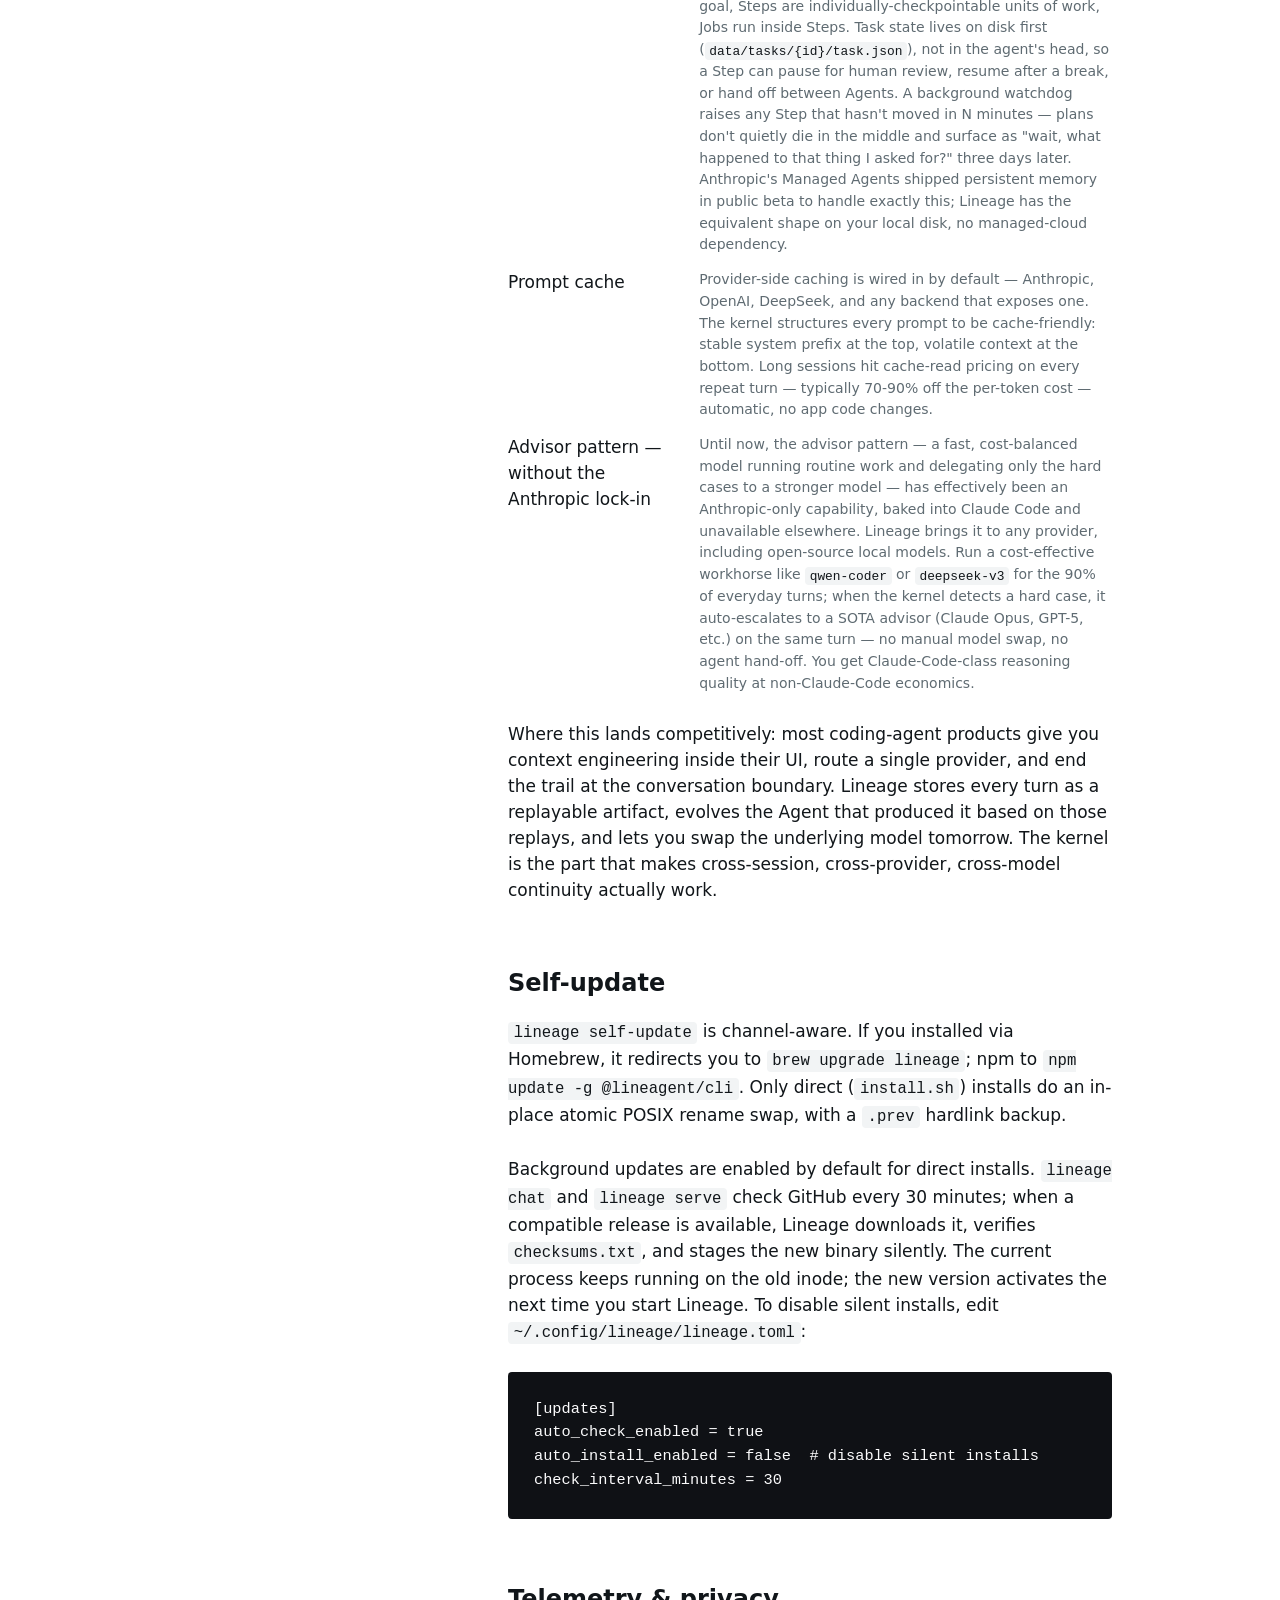
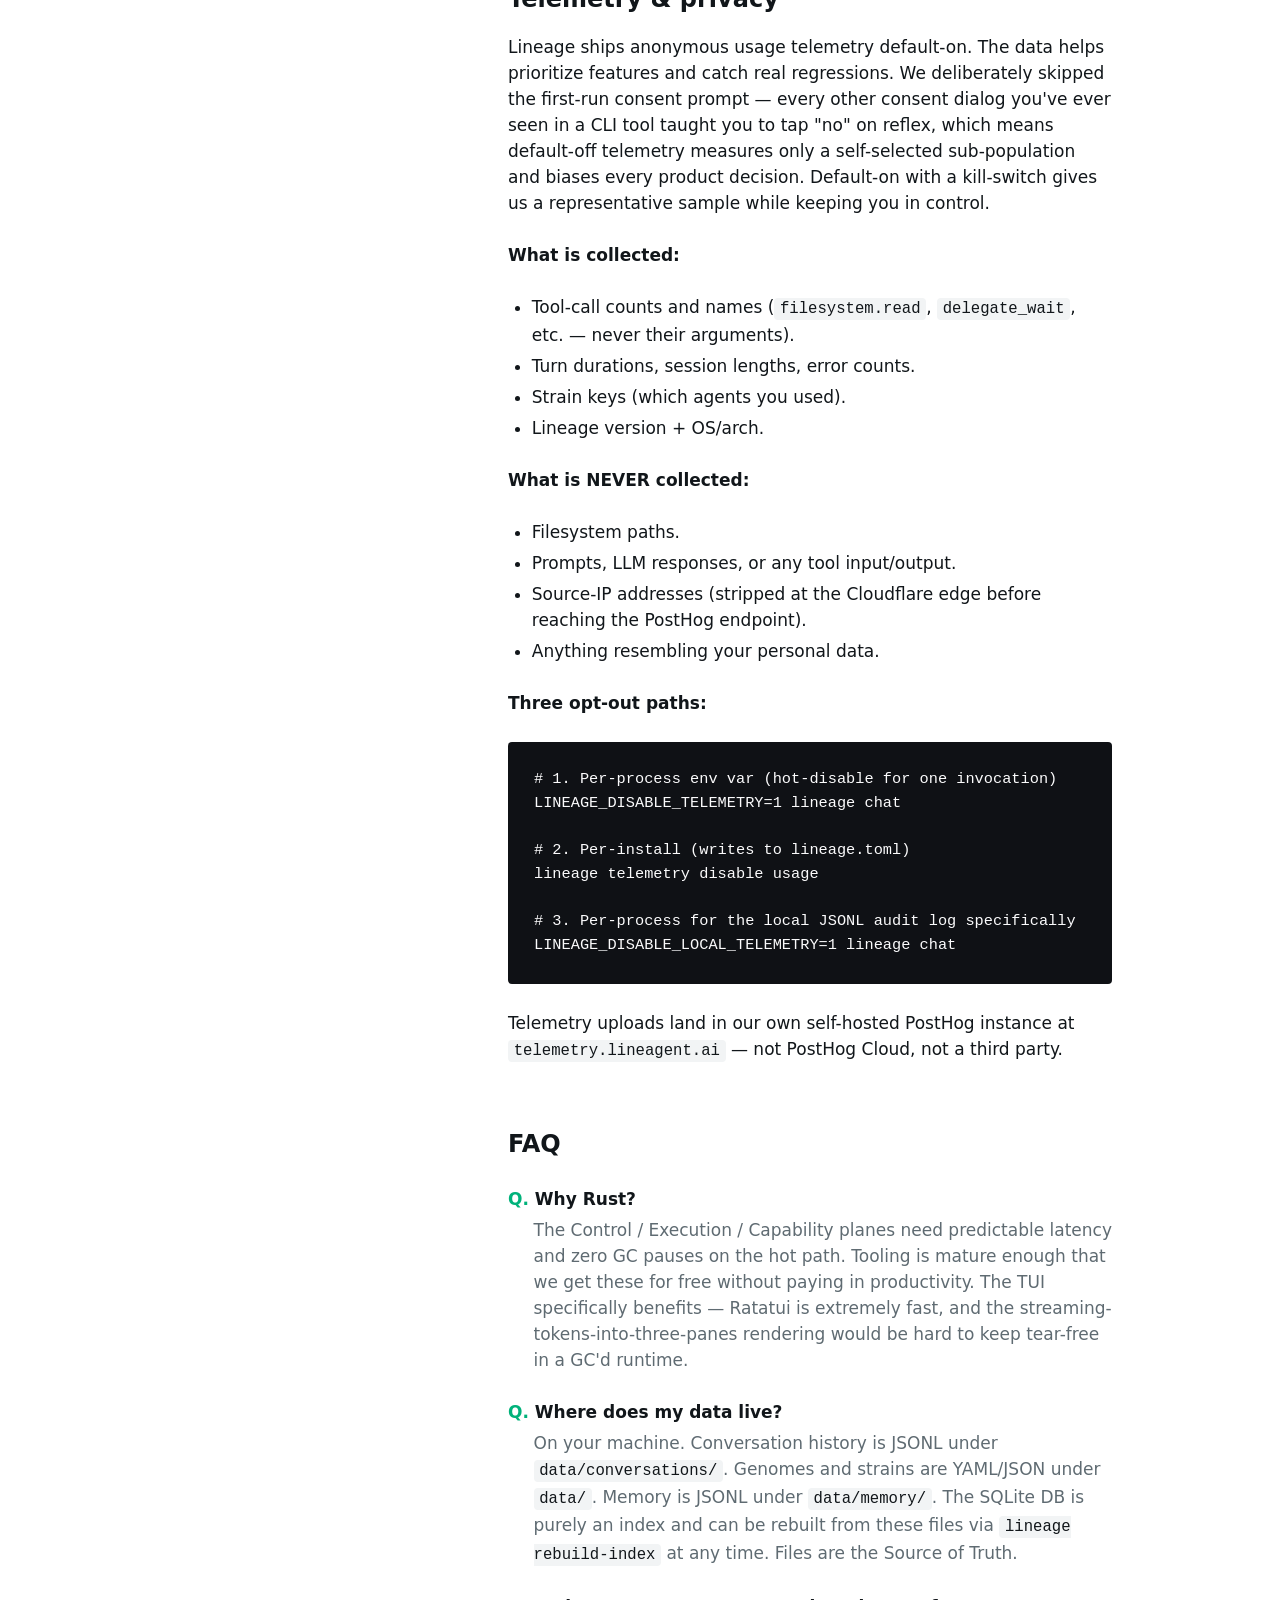
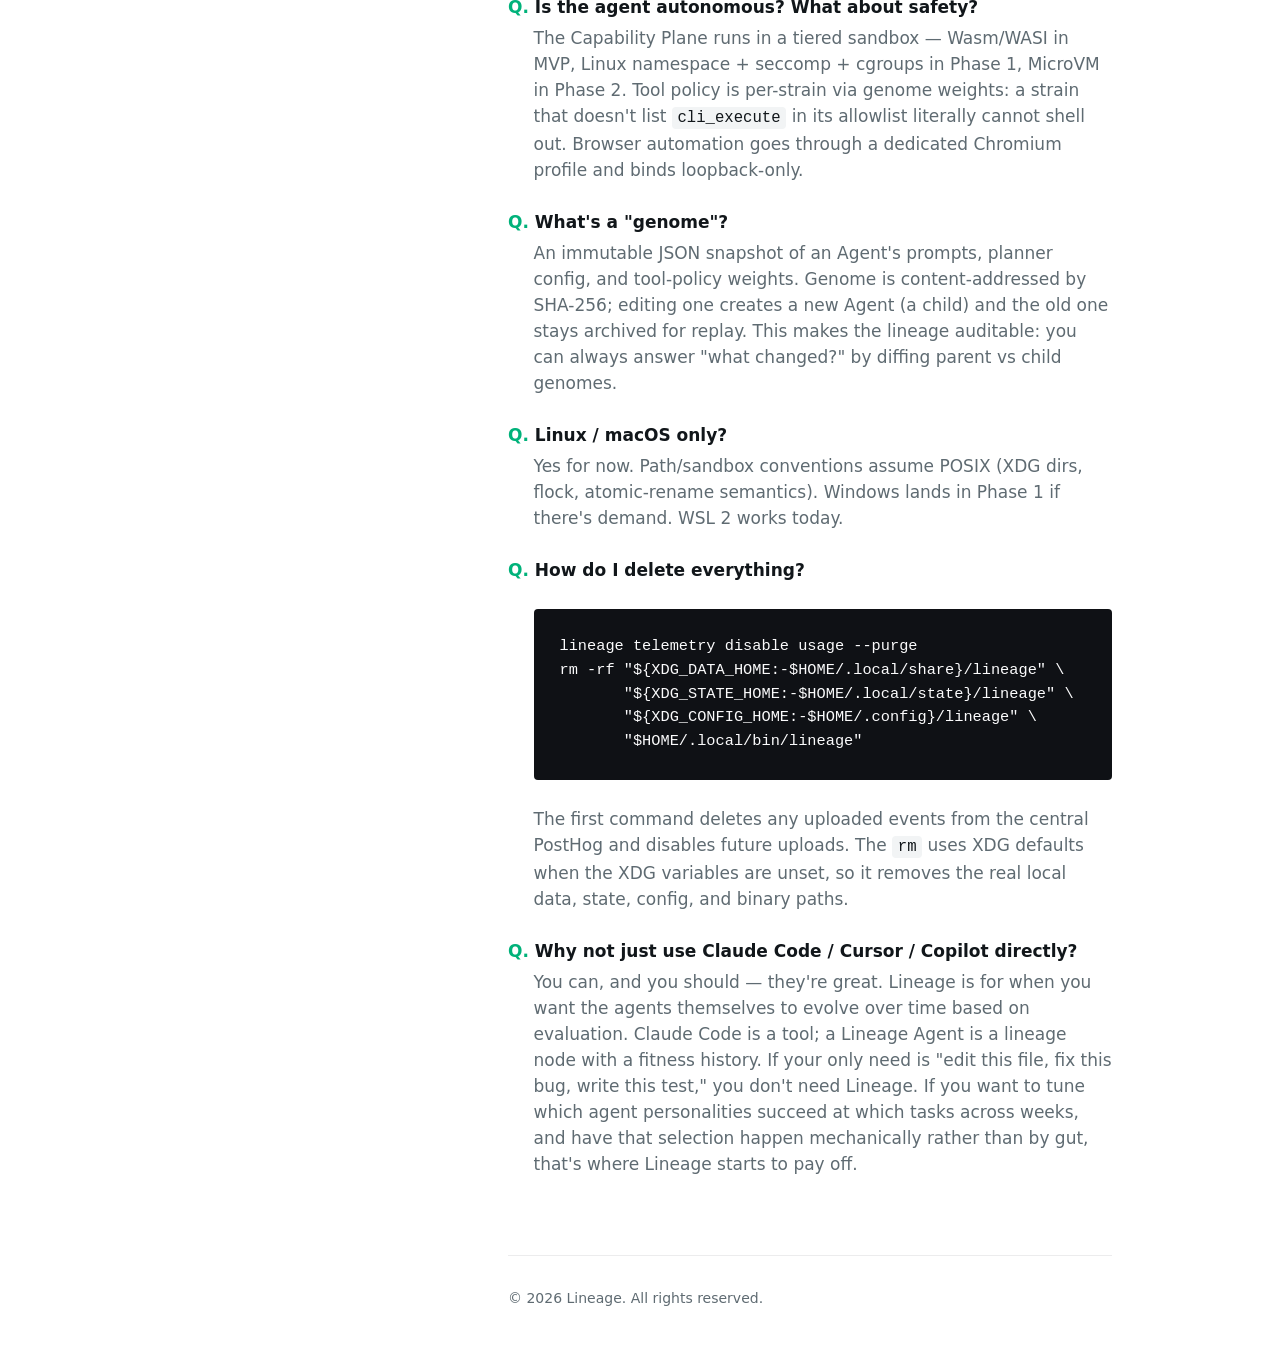
==== commit 1c986419: "fix: install with npm from @lineagent/cli The @lineage npm scope belongs to another account, so a pa" ====
--- a/index.html
+++ b/index.html
@@ -430,7 +430,7 @@
 <pre><code>brew install nowa/lineage/lineage</code></pre>
 
 <h3>npm</h3>
-<pre><code>npm install -g @lineage/cli</code></pre>
+<pre><code>npm install -g @lineagent/cli</code></pre>
 
 <h3 lang="en">Direct (curl)</h3>
 
@@ -1271,7 +1271,7 @@
 <p lang="en">
     <code>lineage self-update</code> is channel-aware. If you
     installed via Homebrew, it redirects you to <code>brew upgrade
-    lineage</code>; npm to <code>npm update -g @lineage/cli</code>.
+    lineage</code>; npm to <code>npm update -g @lineagent/cli</code>.
     Only direct (<code>install.sh</code>) installs do an in-place
     atomic POSIX rename swap, with a
     <code>.prev</code> hardlink backup.
